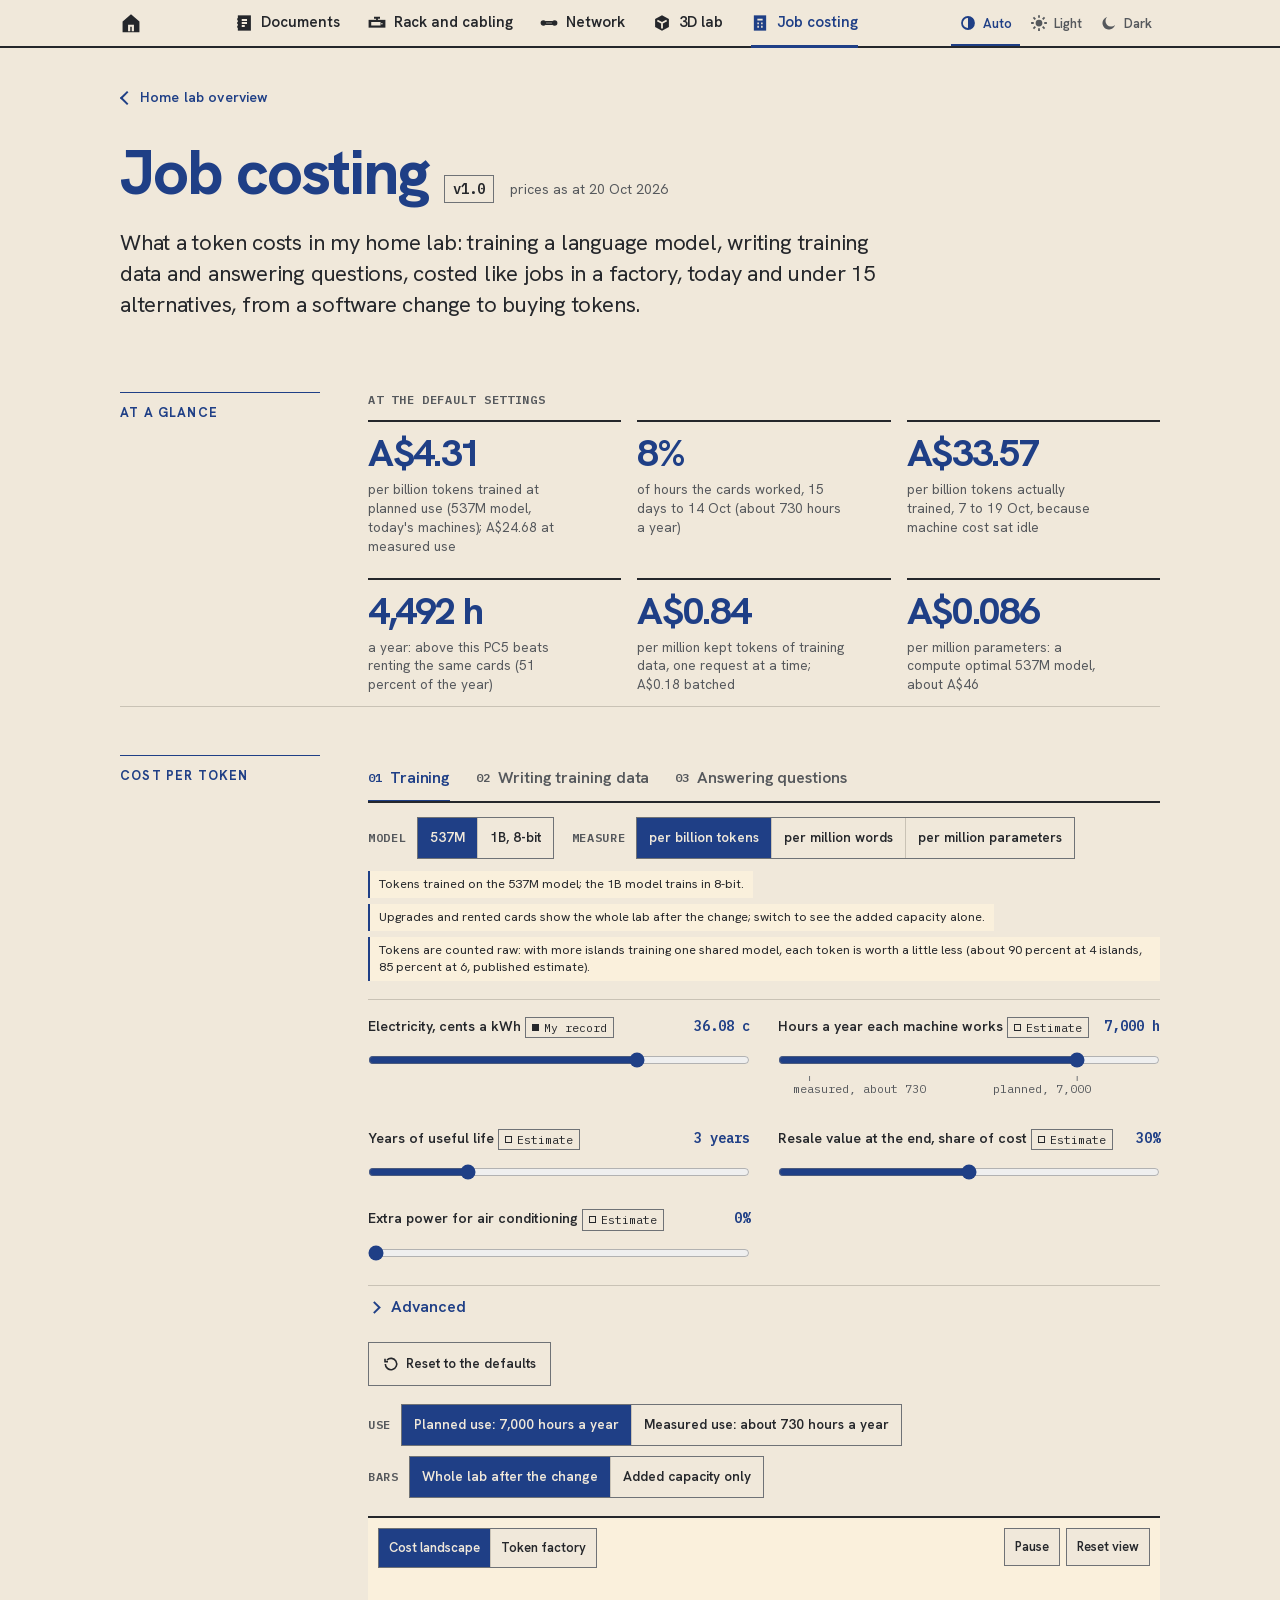
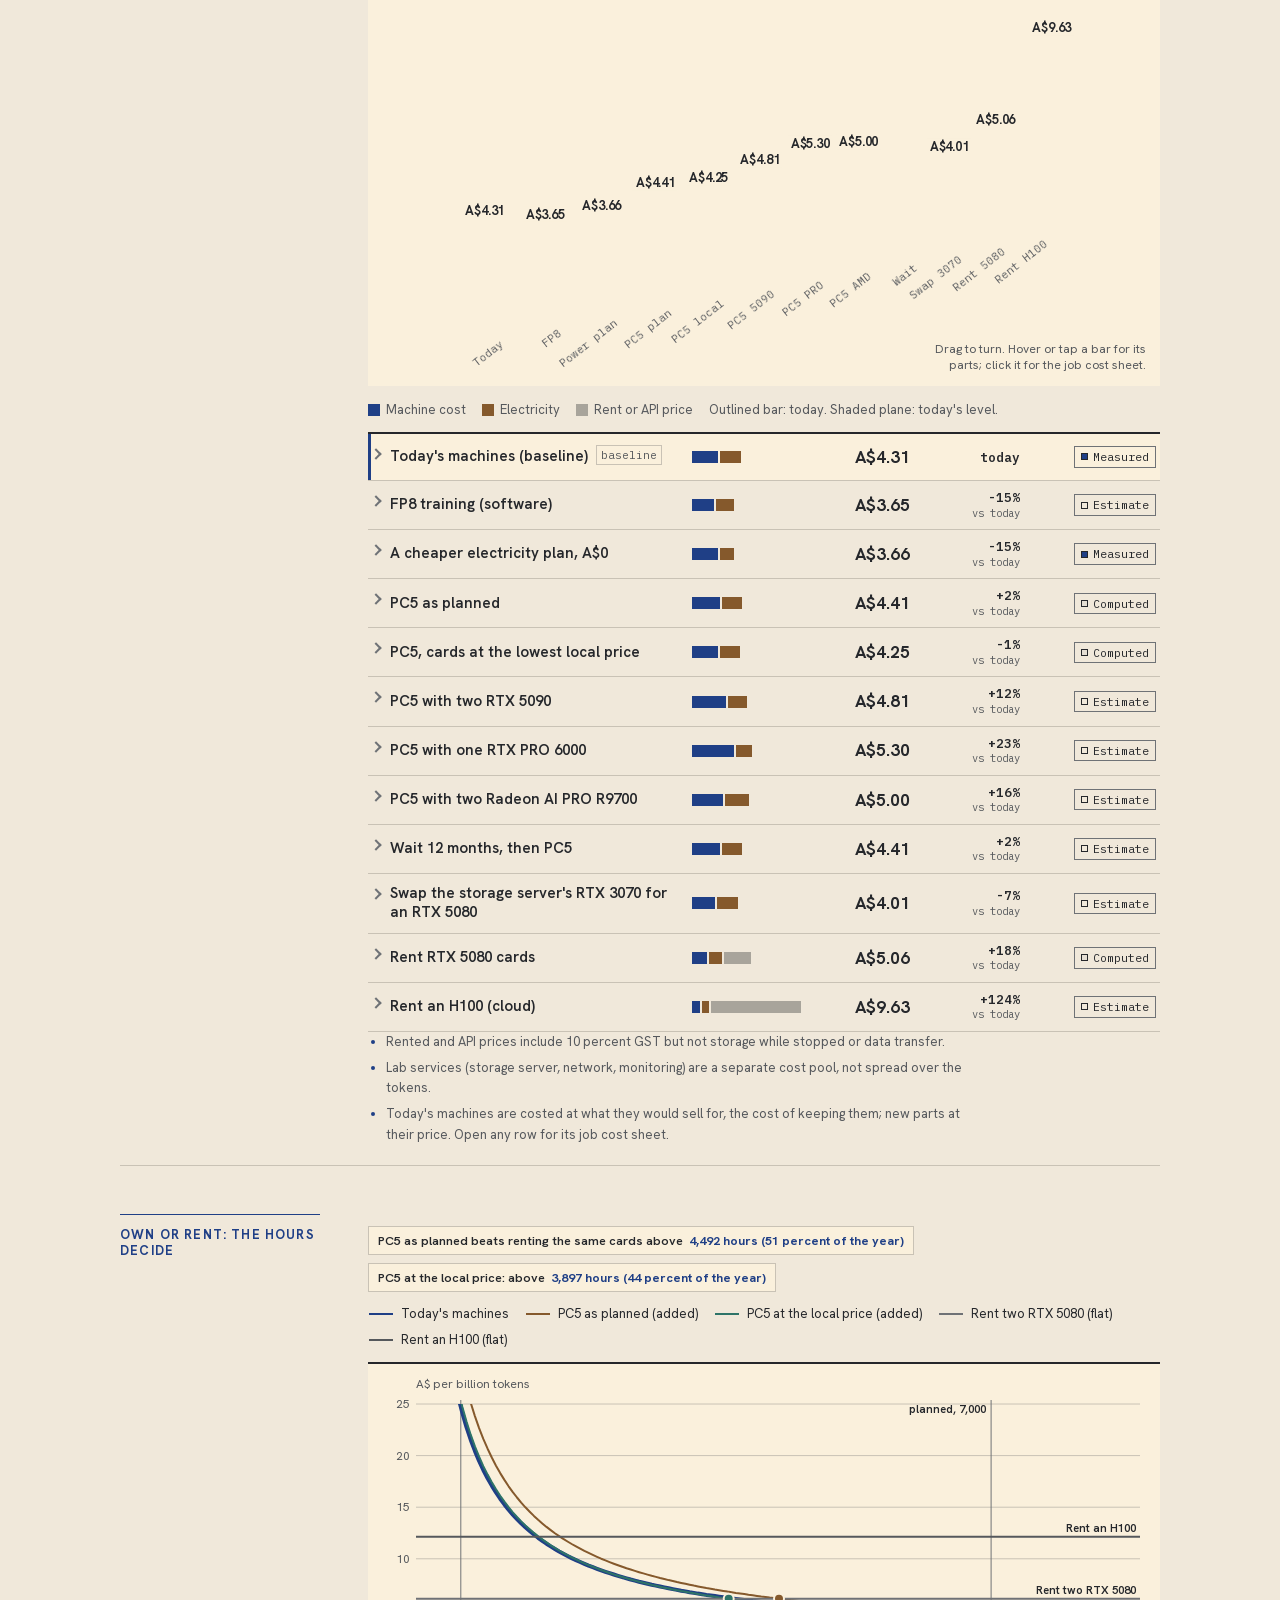
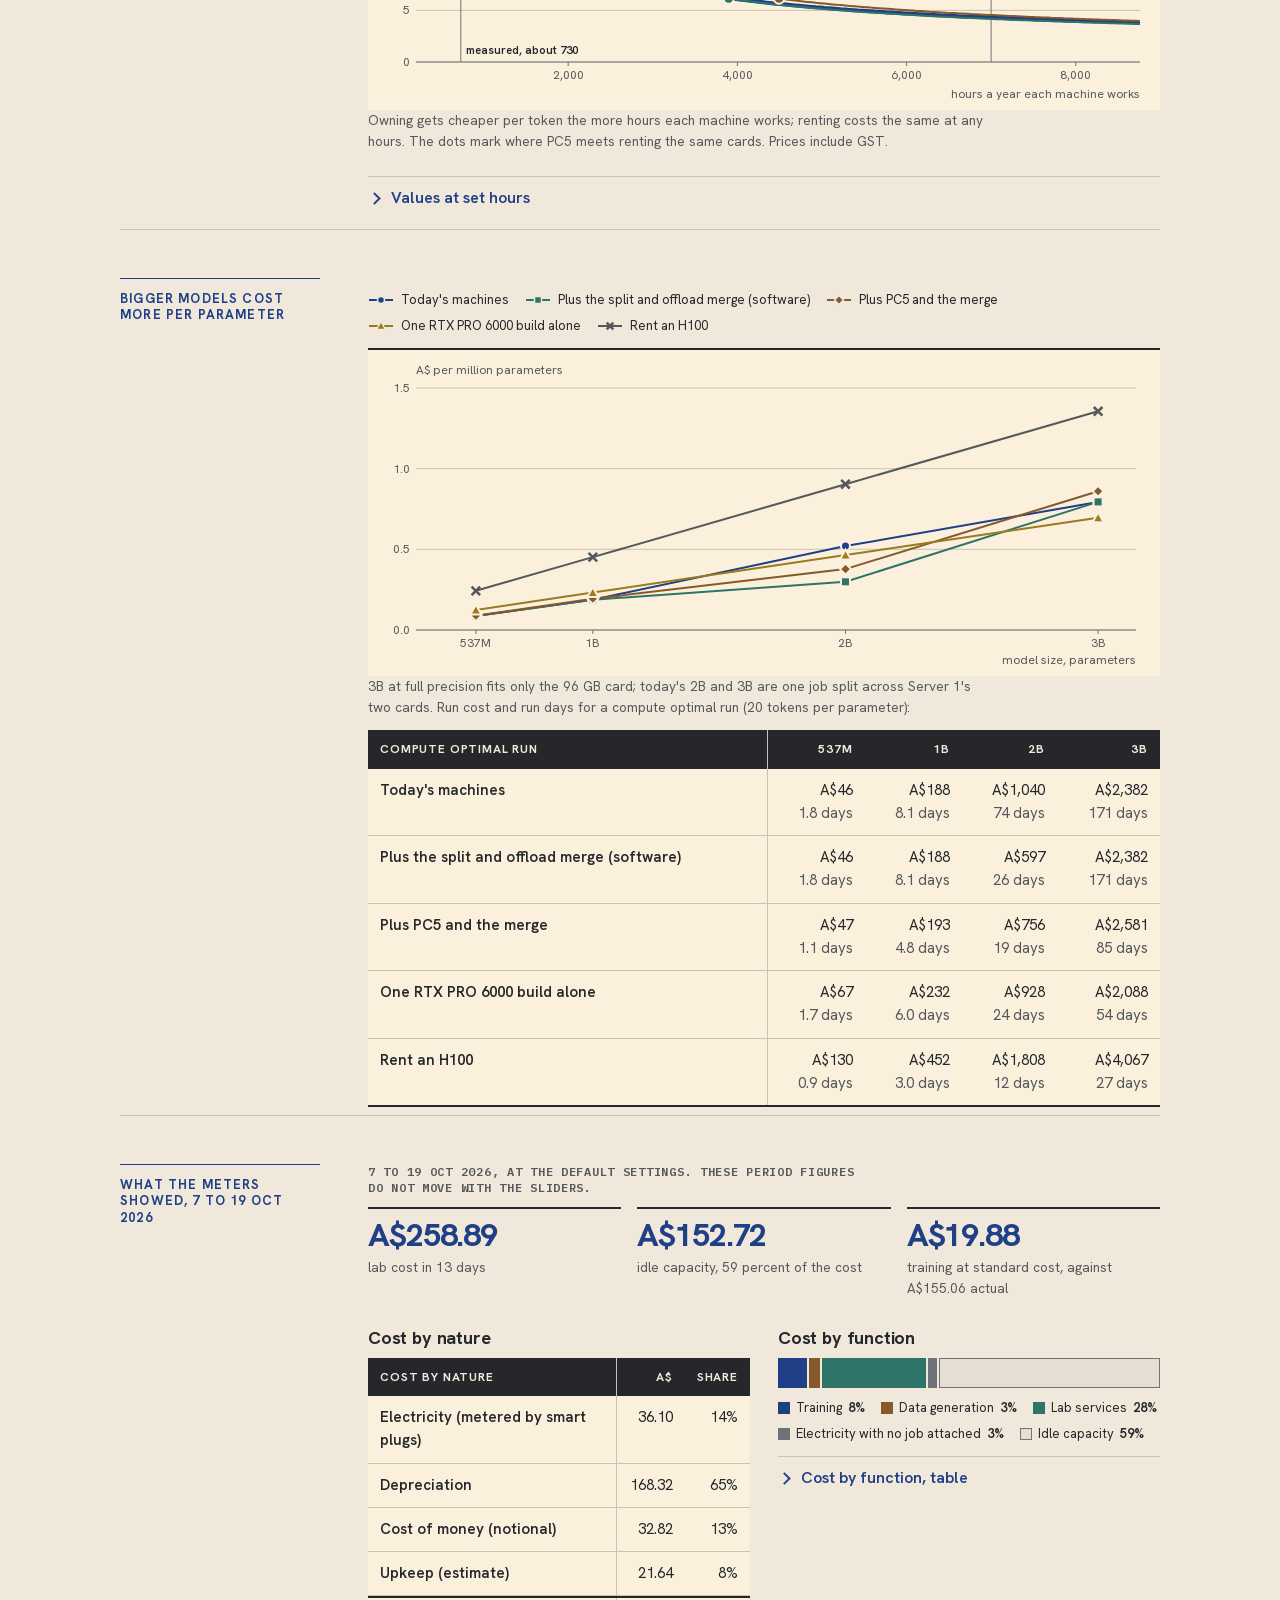
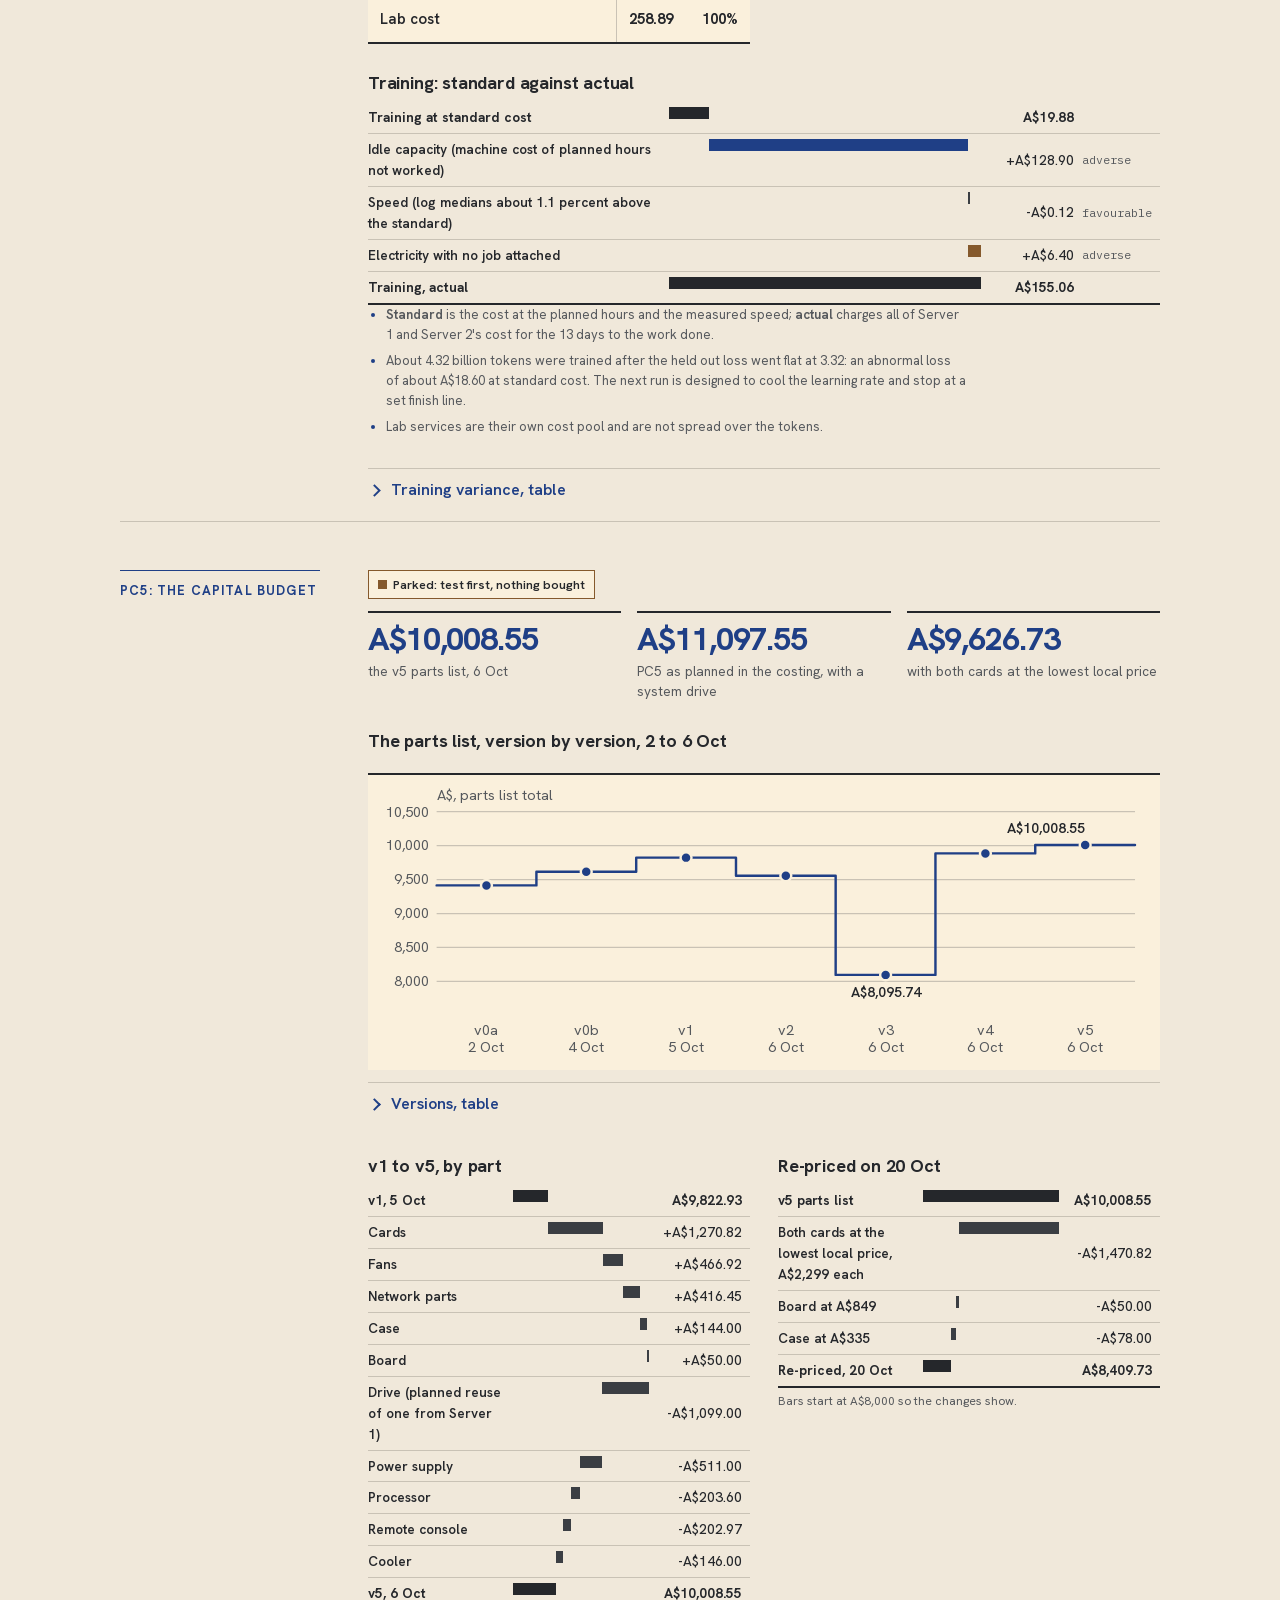
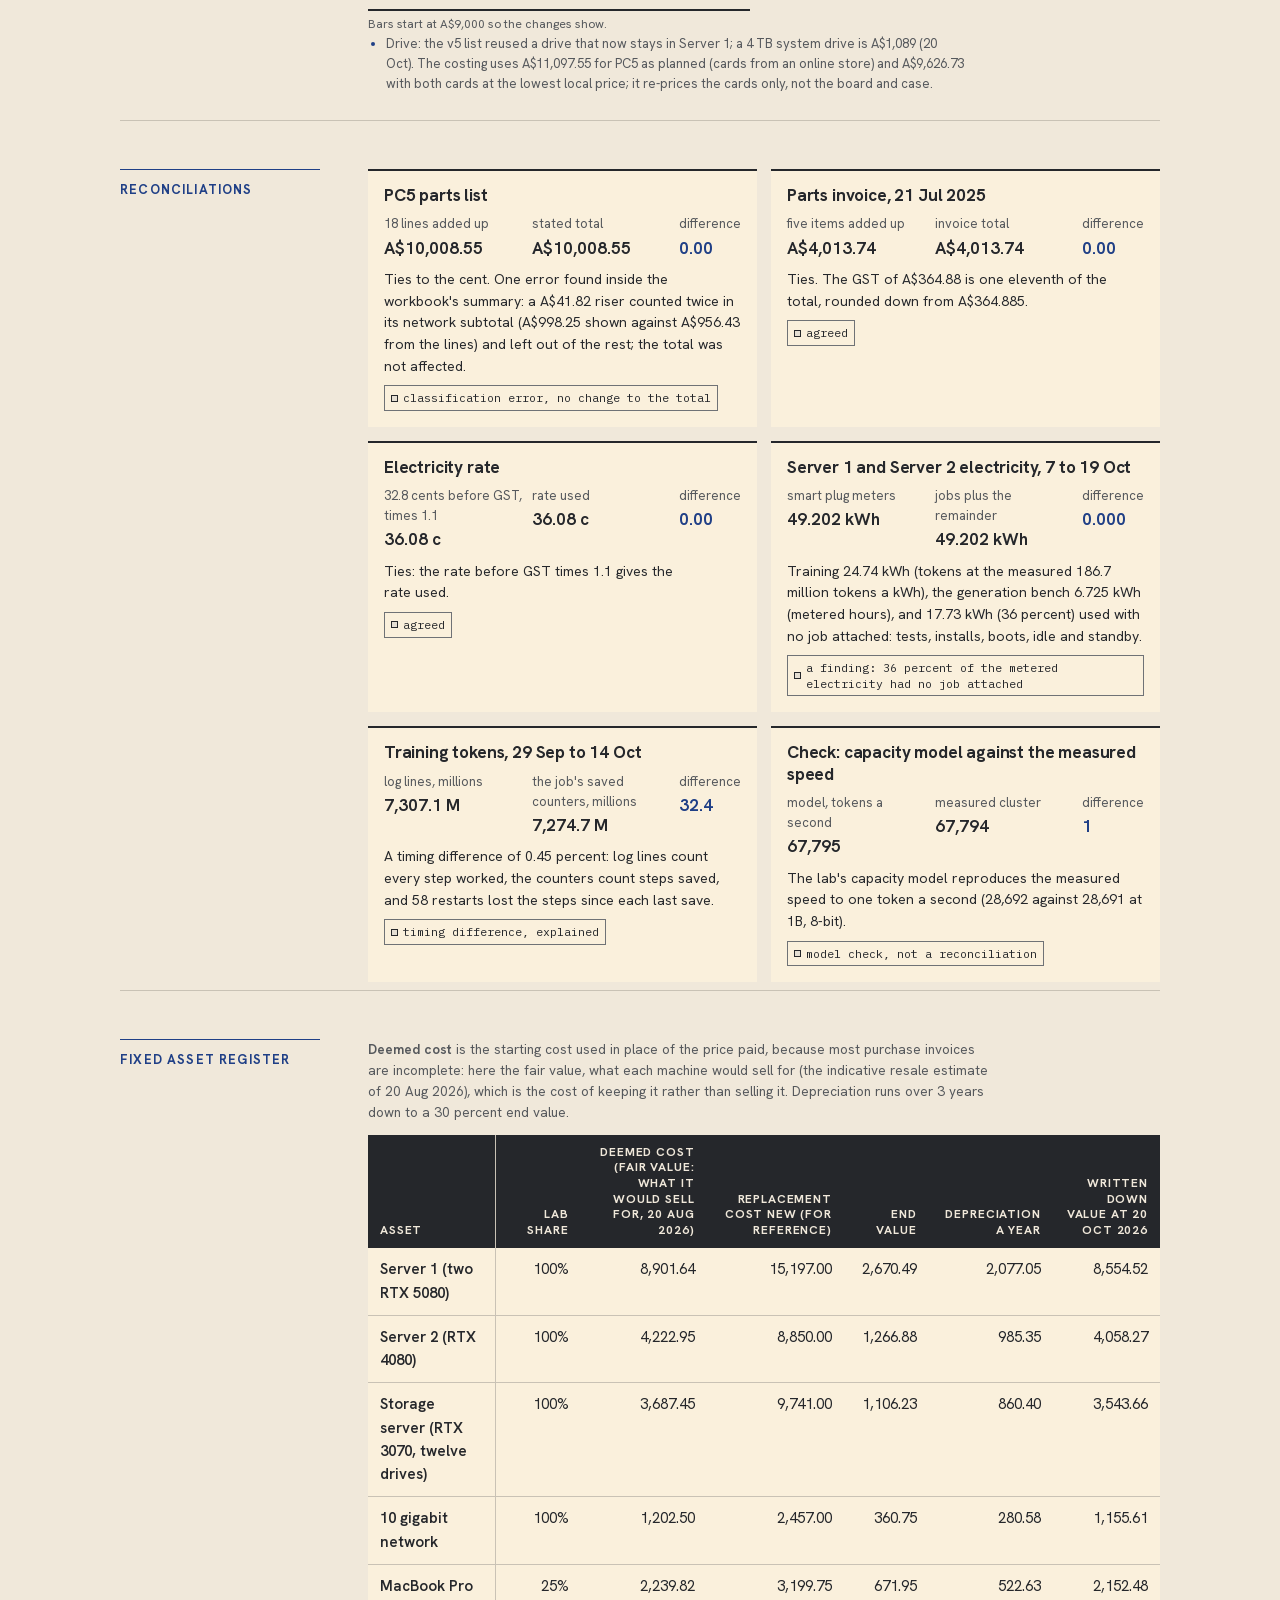
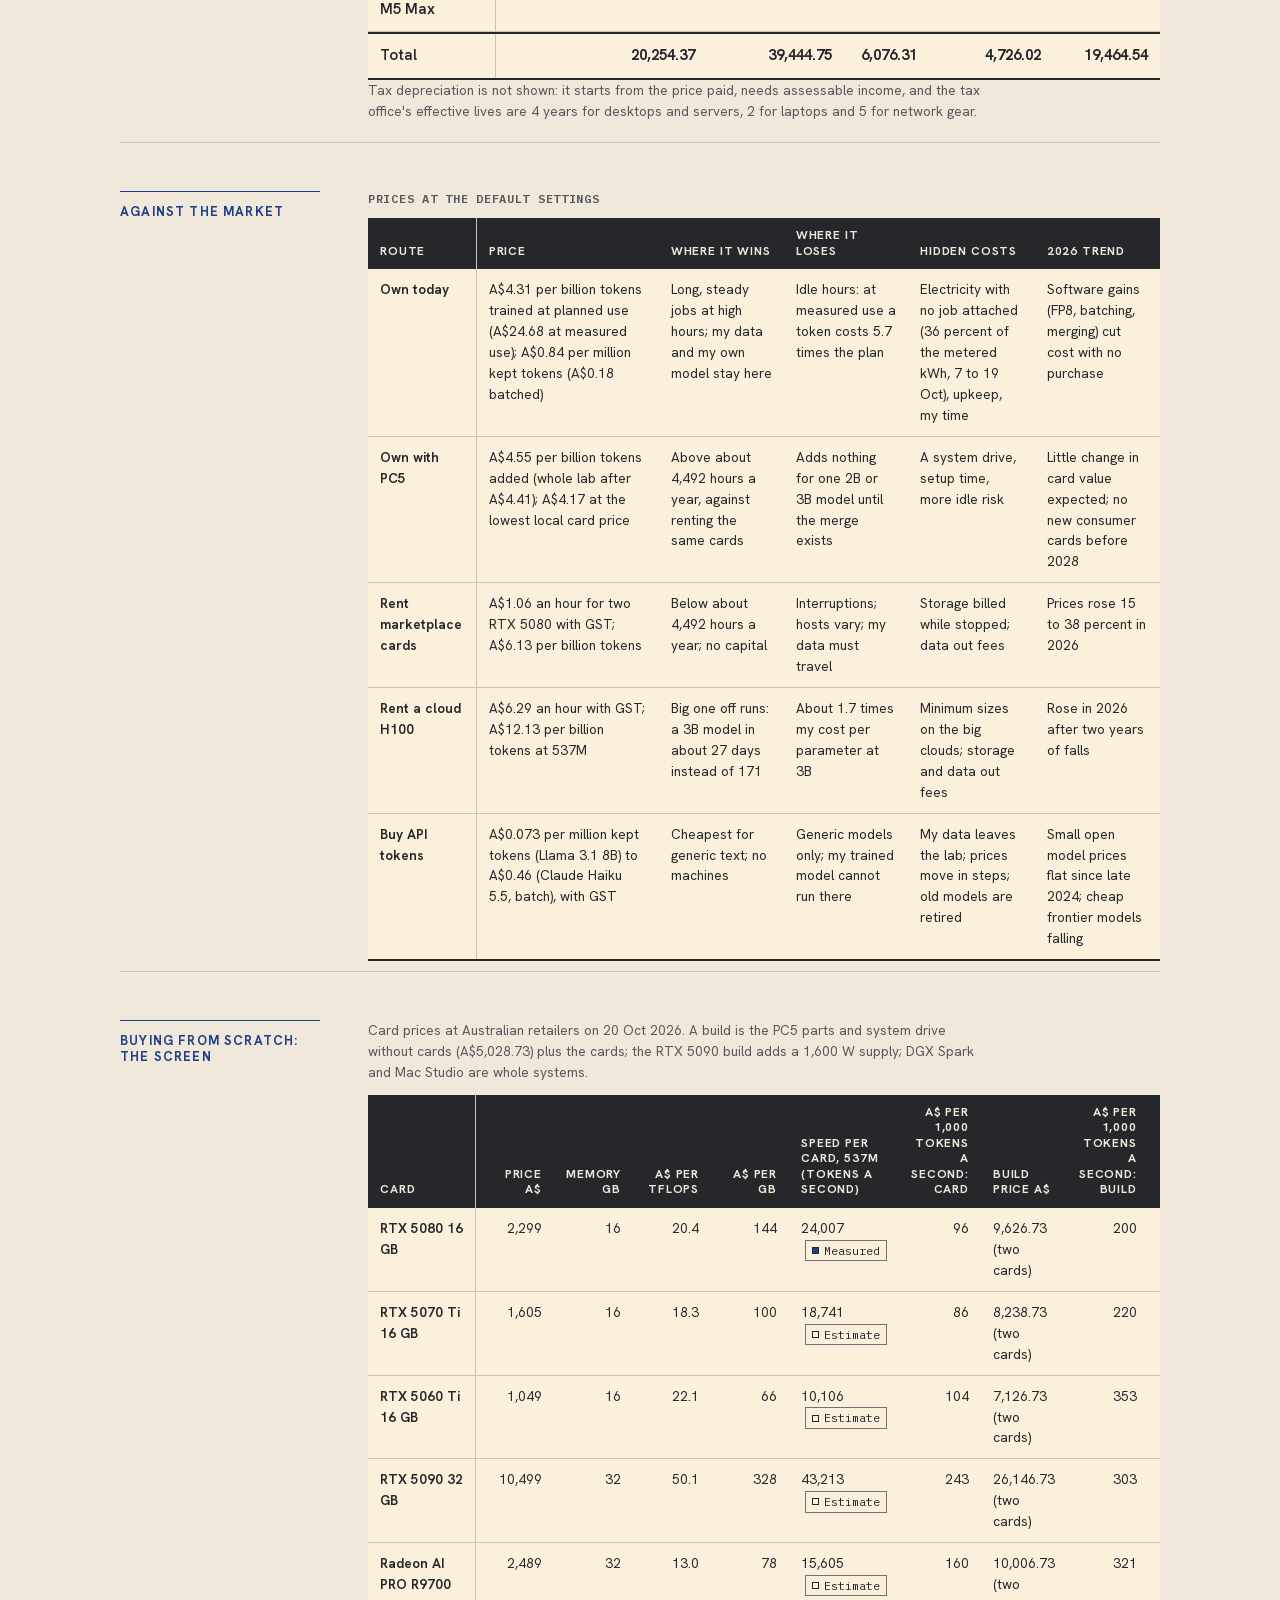
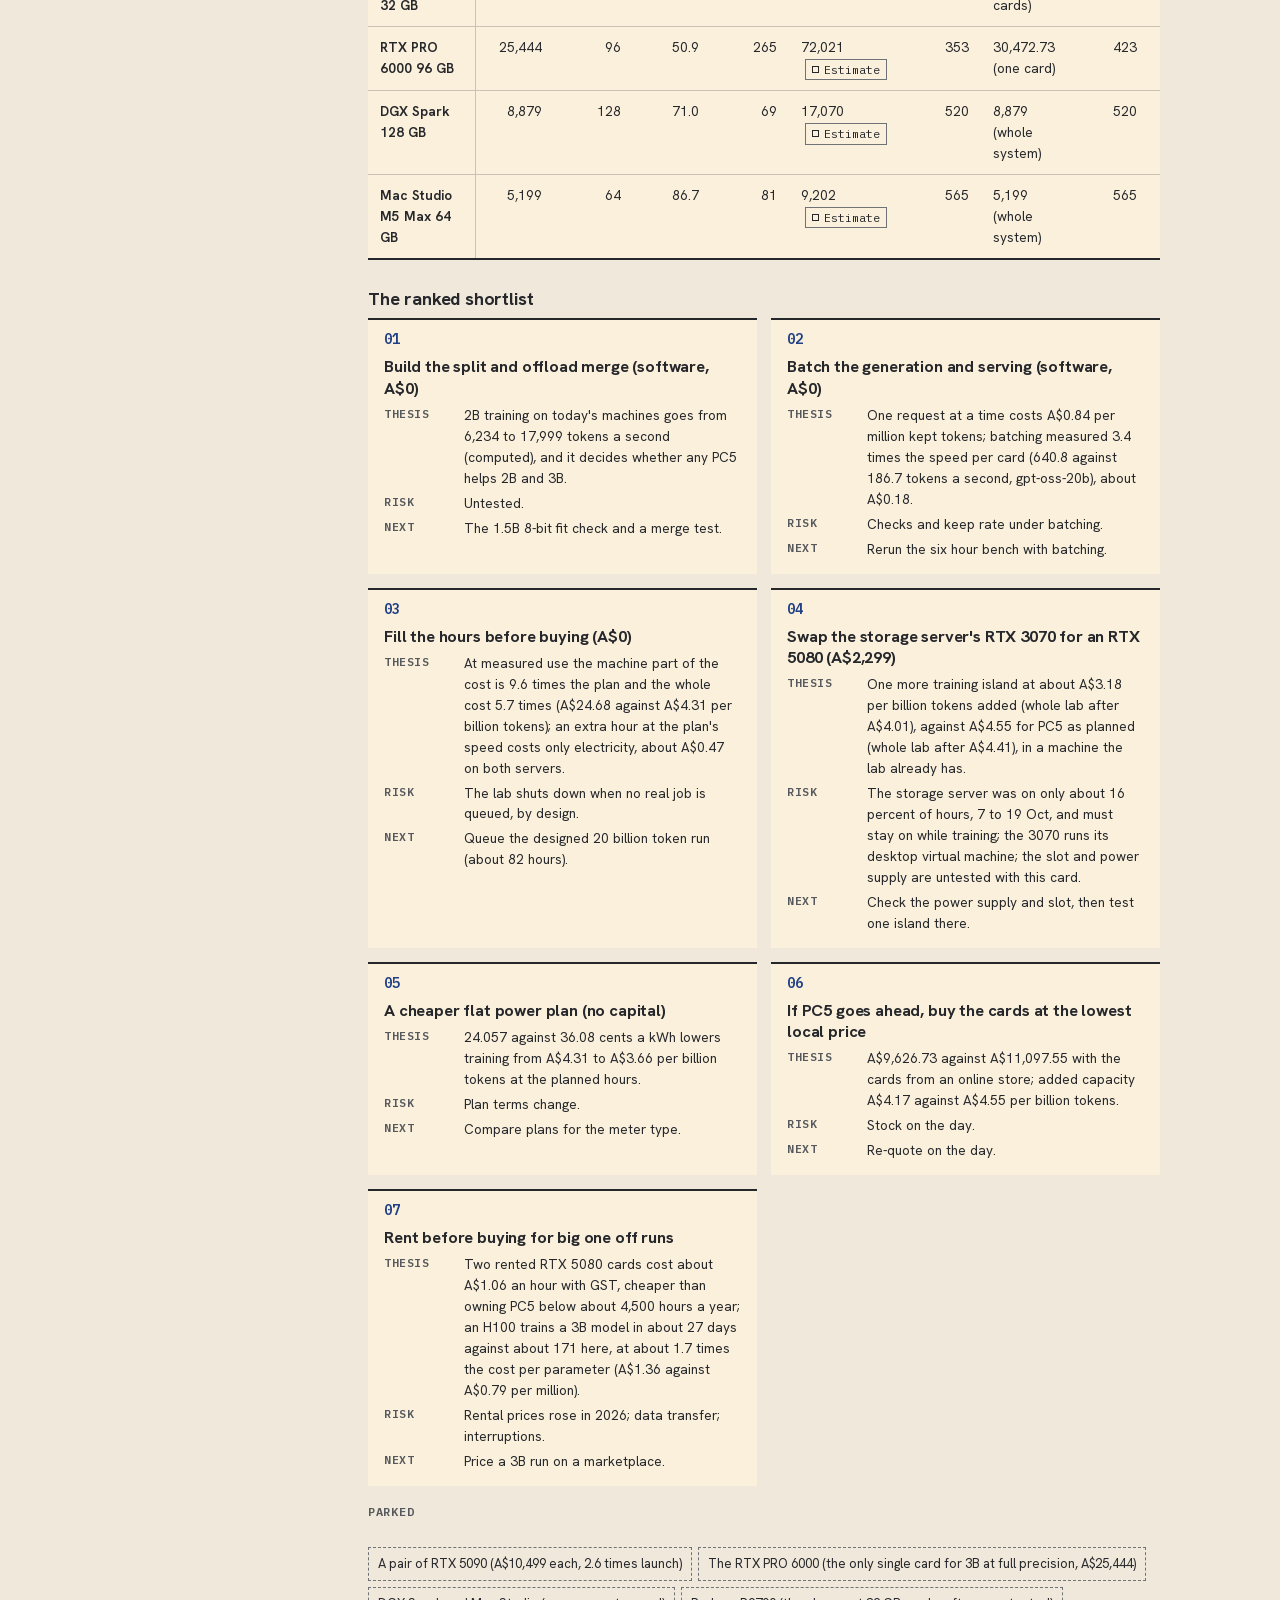
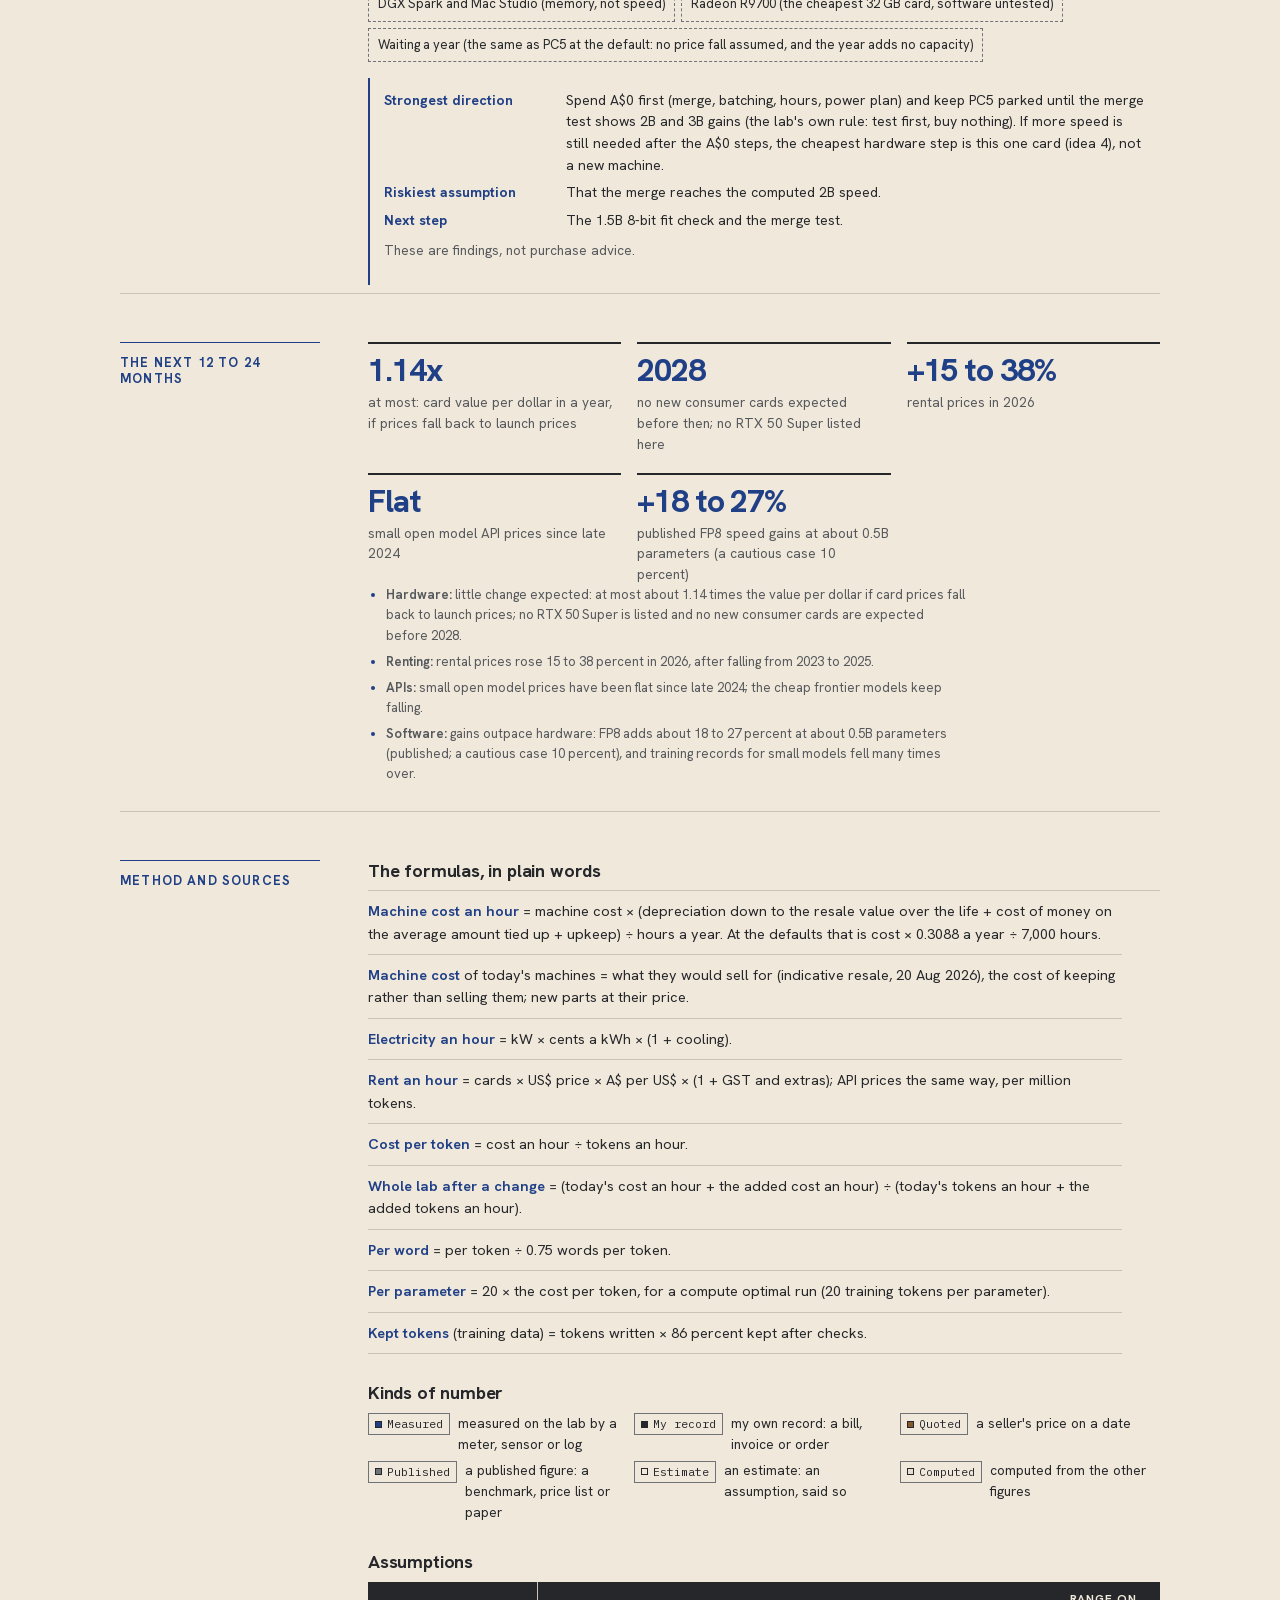
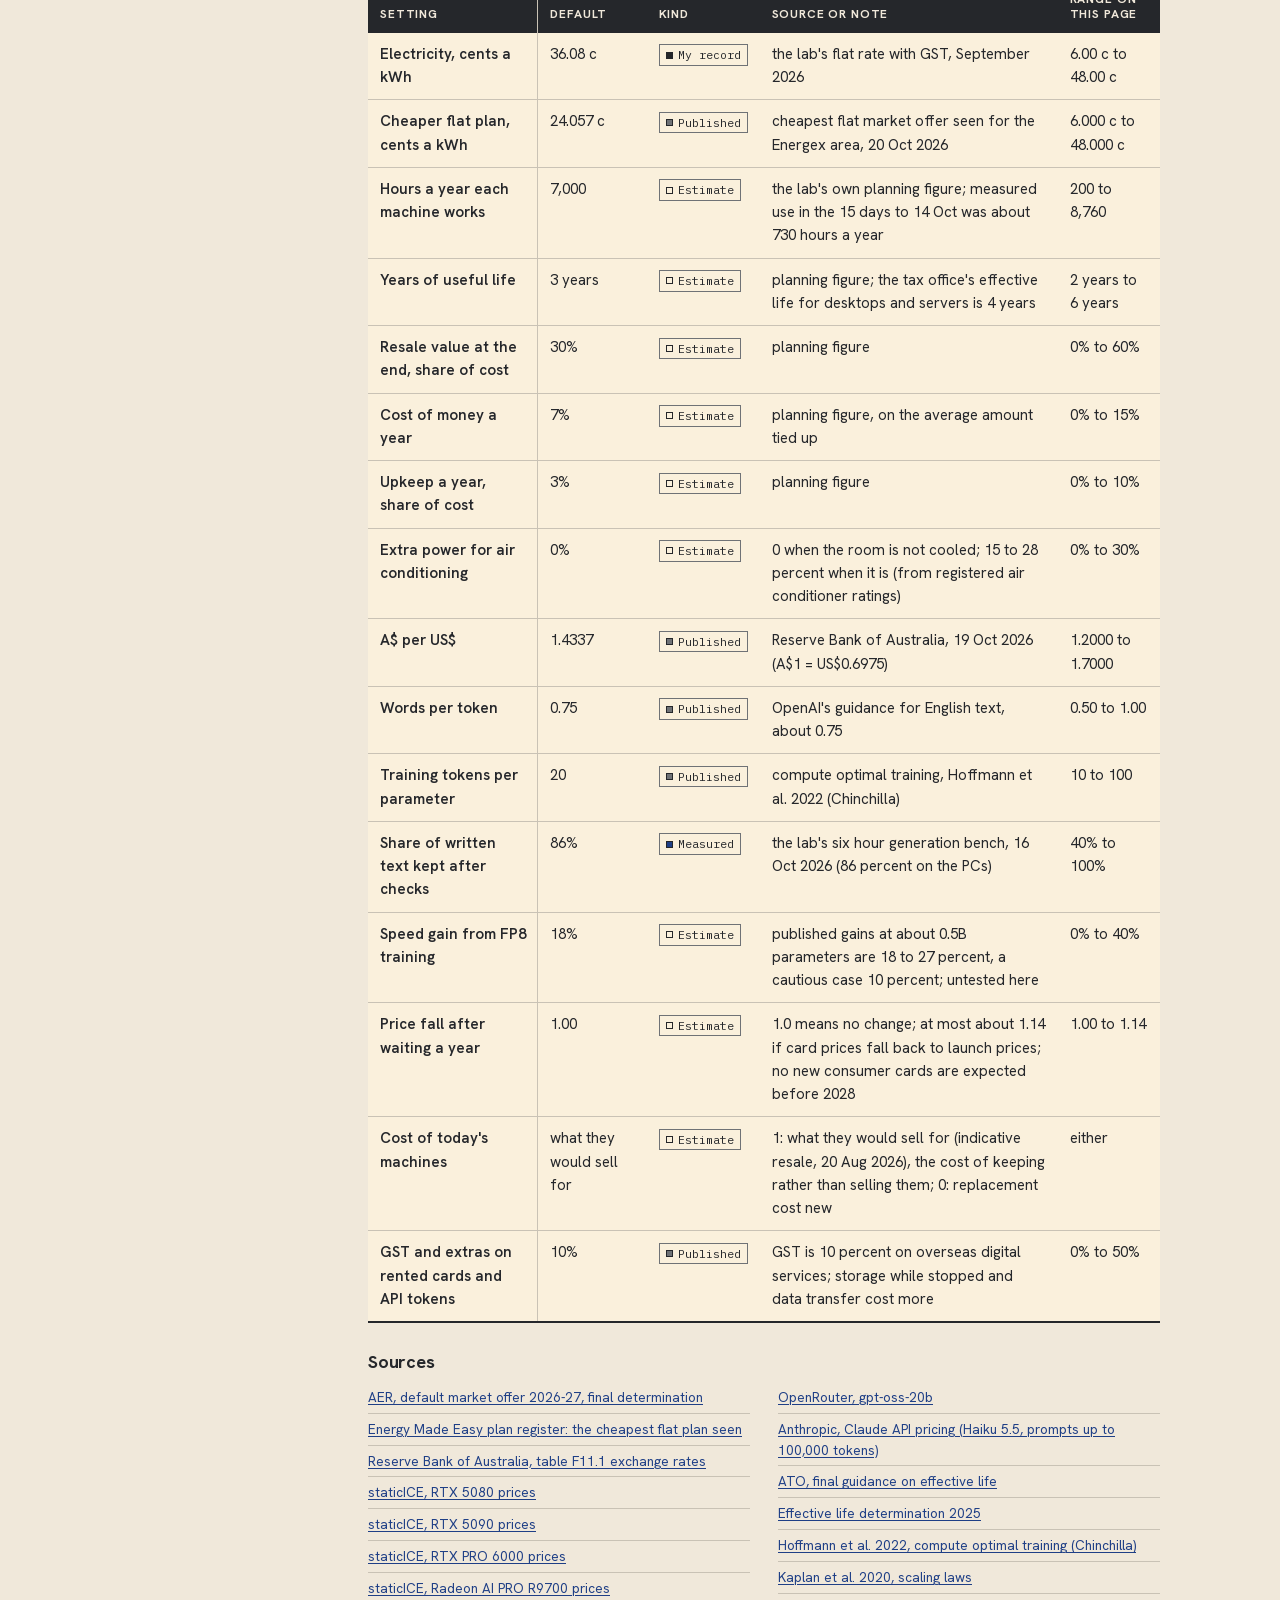
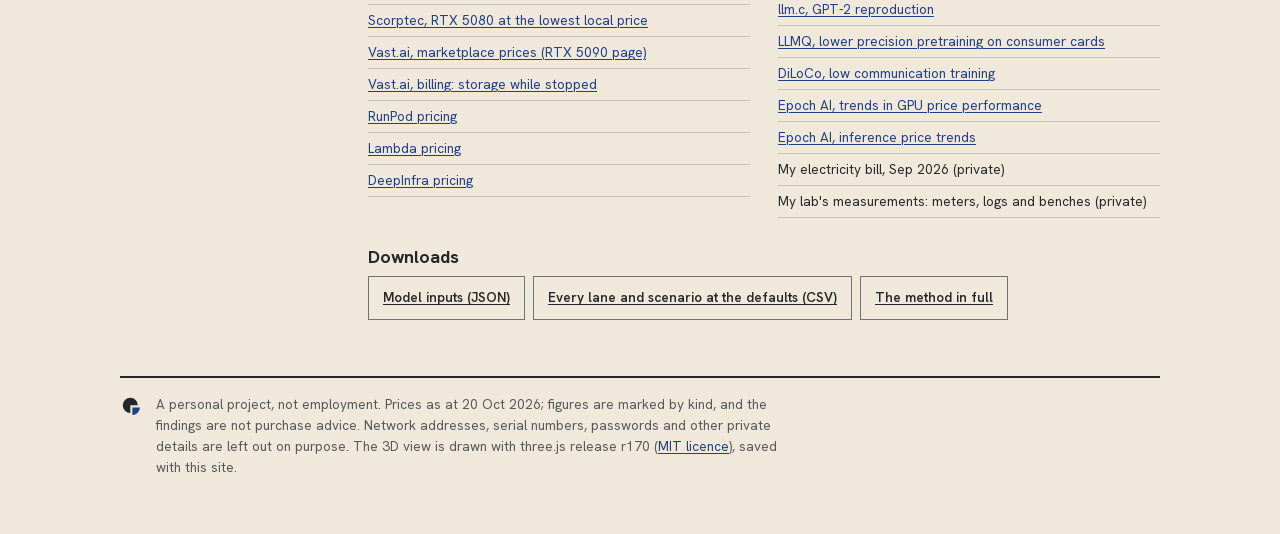
==== job-costing.html @ 0e4bbb93 "Job costing page; Build timeline refresh; top bar link" ====
<!doctype html>
<html lang="en-AU">
<head>
<meta charset="utf-8">
<meta name="viewport" content="width=device-width, initial-scale=1, viewport-fit=cover">
<title>Job costing: what a token costs in my home lab</title>
<meta name="description" content="A job costing study of Kevin Mustafa's home lab: what a token costs to train, to write as training data and to serve, costed like jobs in a factory, with an interactive 3D view, period statements, variances, reconciliations and a capital budget.">
<meta name="color-scheme" content="light dark">
<link rel="icon" type="image/svg+xml" href="data:image/svg+xml,%3Csvg xmlns='http://www.w3.org/2000/svg' viewBox='0 0 64 64'%3E%3Cstyle%3E.f{fill:%2325272B}.q{fill:%231F3F86}%40media (prefers-color-scheme:dark){.f{fill:%23F1E9D8}.q{fill:%2386A6E2}}%3C/style%3E%3Cpath class='f' d='M30 30V52A22 22 0 1 1 52 30Z'/%3E%3Cpath class='q' d='M36 36H58A22 22 0 0 1 36 58Z'/%3E%3C/svg%3E">
<script>try{var t=localStorage.getItem("theme");if(t==="light"||t==="dark")document.documentElement.setAttribute("data-theme",t)}catch(e){}</script>
<link rel="stylesheet" href="assets/theme.css?v=20261020">
<link rel="stylesheet" href="assets/job-costing.css?v=20261020">
<script src="assets/theme-toggle.js?v=20261020" defer></script>
</head>
<body>
<nav class="topnav" aria-label="Site"><div class="in"><a class="home" href="index.html" aria-label="Home" title="Home"><svg class="ic" viewBox="0 0 24 24" aria-hidden="true" focusable="false" stroke-linecap="butt" stroke-linejoin="miter"><defs><mask id="ic1-home-m" maskUnits="userSpaceOnUse" x="0" y="0" width="24" height="24"><rect width="24" height="24" fill="#FFFFFF"/><path d="M10 21v-6h4v6" fill="none" stroke="#000000" stroke-width="2.4"/></mask></defs><g mask="url(#ic1-home-m)"><path d="M4 11l8-7 8 7v10H4z" fill="currentColor" stroke="currentColor" stroke-width="2.4"/></g></svg><span>Home</span></a><a href="index.html#docs"><svg class="ic" viewBox="0 0 24 24" aria-hidden="true" focusable="false" stroke-linecap="butt" stroke-linejoin="miter"><defs><mask id="ic2-journal-m" maskUnits="userSpaceOnUse" x="0" y="0" width="24" height="24"><rect width="24" height="24" fill="#FFFFFF"/><path d="M9 8h7M9 12h7M9 16h4" fill="none" stroke="#000000" stroke-width="2.4"/></mask></defs><g mask="url(#ic2-journal-m)"><rect x="5" y="3" width="15" height="18" fill="currentColor" stroke="currentColor" stroke-width="2.4"/></g><path d="M5 7H3M5 12H3M5 17H3" fill="none" stroke="currentColor" stroke-width="2.4"/></svg><span>Documents</span></a><a href="rack-and-cabling.html"><svg class="ic" viewBox="0 0 24 24" aria-hidden="true" focusable="false" stroke-linecap="butt" stroke-linejoin="miter"><defs><mask id="ic3-switch-m" maskUnits="userSpaceOnUse" x="0" y="0" width="24" height="24"><rect width="24" height="24" fill="#FFFFFF"/><path d="M5.5 12h2v2h-2zM9.5 12h2v2h-2zM13.5 12h2v2h-2z" fill="none" stroke="#000000" stroke-width="2.4"/><circle cx="18.5" cy="13" r="1" fill="#000000"/></mask></defs><g mask="url(#ic3-switch-m)"><rect x="2" y="9" width="20" height="8" fill="currentColor" stroke="currentColor" stroke-width="2.4"/></g><path d="M12 9V5M8 5h8" fill="none" stroke="currentColor" stroke-width="2.4"/></svg><span>Rack and cabling</span></a><a href="network.html"><svg class="ic" viewBox="0 0 24 24" aria-hidden="true" focusable="false" stroke-linecap="butt" stroke-linejoin="miter"><circle cx="4.5" cy="12" r="2.5" fill="currentColor" stroke="currentColor" stroke-width="2.4"/><circle cx="19.5" cy="12" r="2.5" fill="currentColor" stroke="currentColor" stroke-width="2.4"/><path d="M7 10.5h10M7 13.5h10" fill="none" stroke="currentColor" stroke-width="2.4"/></svg><span>Network</span></a><a href="lab-3d.html"><svg class="ic" viewBox="0 0 24 24" aria-hidden="true" focusable="false" stroke-linecap="butt" stroke-linejoin="miter"><defs><mask id="icn-lab3d-m" maskUnits="userSpaceOnUse" x="0" y="0" width="24" height="24"><rect width="24" height="24" fill="#FFFFFF"/><path d="M5.8 8.6L12 12l6.2-3.4M12 12v7.4" fill="none" stroke="#000000" stroke-width="2.4"/></mask></defs><g mask="url(#icn-lab3d-m)"><path d="M12 3l8 4.5v9L12 21l-8-4.5v-9z" fill="currentColor" stroke="currentColor" stroke-width="2.4"/></g></svg><span>3D lab</span></a><a href="job-costing.html" aria-current="page"><svg class="ic" viewBox="0 0 24 24" aria-hidden="true" focusable="false" stroke-linecap="butt" stroke-linejoin="miter"><defs><mask id="icn-jobcost-m" maskUnits="userSpaceOnUse" x="0" y="0" width="24" height="24"><rect width="24" height="24" fill="#FFFFFF"/><path d="M8.5 7.5h7" fill="none" stroke="#000000" stroke-width="2.4"/><path d="M8.5 12.5h2M13.5 12.5h2M8.5 17h2M13.5 17h2" fill="none" stroke="#000000" stroke-width="2.4"/></mask></defs><g mask="url(#icn-jobcost-m)"><rect x="5" y="3" width="14" height="18" fill="currentColor" stroke="currentColor" stroke-width="2.4"/></g></svg><span>Job costing</span></a></div></nav>
<div class="wrap jc-app" id="jc-app">

<header>
  <div class="back"><a href="index.html">Home lab overview</a></div>
  <div class="jc-title"><h1>Job costing</h1><span class="jc-ver">v1.0</span><span class="jc-asat">prices as at 20 Oct 2026</span></div>
  <p class="lede jc-lede">What a token costs in my home lab: training a language model, writing training data and answering questions, costed like jobs in a factory, today and under 15 alternatives, from a software change to buying tokens.</p>
</header>

<section aria-labelledby="glance-h" id="glance">
<h2 id="glance-h">At a glance</h2>
<p class="jc-cap">At the default settings</p>
<ul class="jc-glance">
  <li><a href="#cost" data-open="pretrain_537M:base:btok" title="Planned use is 7,000 hours a year; measured use was about 730. At planned use: machine cost A$2.37 and electricity A$1.93 per billion tokens."><b>A$4.31</b><span>per billion tokens trained at planned use (537M model, today&#39;s machines); A$24.68 at measured use</span></a></li>
  <li><a href="#meters" title="The plan is 7,000 hours a year, 80 percent of the year."><b>8%</b><span>of hours the cards worked, 15 days to 14 Oct (about 730 hours a year)</span></a></li>
  <li><a href="#meters" title="Actual A$155.06 for 4.62 billion tokens, against A$19.88 at the standard cost."><b>A$33.57</b><span>per billion tokens actually trained, 7 to 19 Oct, because machine cost sat idle</span></a></li>
  <li><a href="#own-rent" title="With the cards at the lowest local price the line is 3,897 hours (44 percent)."><b>4,492 h</b><span>a year: above this PC5 beats renting the same cards (51 percent of the year)</span></a></li>
  <li><a href="#cost" data-open="datagen:base:mtok" title="Today&#39;s machines writing training data at planned use. Batched: 8 requests at once per card."><b>A$0.84</b><span>per million kept tokens of training data, one request at a time; A$0.18 batched</span></a></li>
  <li><a href="#bigger" title="20 tokens per parameter: 10.74 billion tokens, about 1.8 days on today&#39;s machines at planned use."><b>A$0.086</b><span>per million parameters: a compute optimal 537M model, about A$46</span></a></li>
</ul>
</section>

<section aria-labelledby="cost-h" id="cost">
<h2 id="cost-h">Cost per token</h2>
<div class="jc-tabs jc-js-only" id="jc-tabs" role="tablist" aria-label="Job">
  <button type="button" role="tab" id="jc-tab-train" data-g="train" aria-selected="true" aria-controls="jc-panel"><span class="n">01</span>Training</button>
  <button type="button" role="tab" id="jc-tab-datagen" data-g="datagen" aria-selected="false" aria-controls="jc-panel" tabindex="-1"><span class="n">02</span>Writing training data</button>
  <button type="button" role="tab" id="jc-tab-inference" data-g="inference" aria-selected="false" aria-controls="jc-panel" tabindex="-1"><span class="n">03</span>Answering questions</button>
</div>
<div id="jc-panel" role="tabpanel" aria-labelledby="jc-tab-train">
<div class="jc-bar jc-js-only">
  <div class="jc-grp" id="jc-size-g"><span class="jc-seg-l">Model</span><div class="jc-seg" id="jc-size" role="group" aria-label="Model size"><button type="button" data-size="537M" aria-pressed="true">537M</button><button type="button" data-size="1B" aria-pressed="false">1B, 8-bit</button></div></div>
  <div class="jc-grp"><span class="jc-seg-l">Measure</span><div class="jc-seg" id="jc-measure" role="group" aria-label="Measure"><button type="button" data-m="btok" aria-pressed="true">per billion tokens</button></div></div>
</div>
<ul class="jc-lanenote" data-g="train" aria-label="Training: notes"><li class="jc-ln-g">Training</li><li>Tokens trained on the 537M model; the 1B model trains in 8-bit.</li><li>Upgrades and rented cards show the whole lab after the change; switch to see the added capacity alone.</li><li>Tokens are counted raw: with more islands training one shared model, each token is worth a little less (about 90 percent at 4 islands, 85 percent at 6, published estimate).</li></ul>
<ul class="jc-lanenote" data-g="datagen" aria-label="Writing training data: notes"><li class="jc-ln-g">Writing training data</li><li>Output is kept tokens: 86 percent kept after checks (measured).</li><li>Today writes one request at a time (Qwen3-8B, 4-bit). Hardware and rent rows are batched: compare them with today, batched.</li><li>Batched speed is measured with gpt-oss-20b; offline generation can run many more requests at once than 8.</li><li>APIs sell generic models; my own trained model runs only on my machines or rented cards.</li></ul>
<ul class="jc-lanenote" data-g="inference" aria-label="Answering questions: notes"><li class="jc-ln-g">Answering questions</li><li>One RTX 5080 serving gpt-oss-20b. Hardware and rent rows are batched, 8 users at once: compare them with today, batched.</li><li>The M5&#39;s hourly cost is its full cost per hour of use.</li><li>APIs sell generic models; my own trained model runs only on my machines or rented cards.</li></ul>
<div class="jc-ctls jc-js-only" id="jc-controls">
<div class="jc-ctl"><div class="jc-ctl-h"><label for="jc-tariff_c">Electricity, cents a kWh <span class="jc-kind k-O">My record</span></label><output id="jc-o-tariff_c" for="jc-tariff_c">36.08</output></div><input type="range" id="jc-tariff_c" min="6" max="48" step="0.5" value="36.08" aria-describedby="jc-h-tariff_c"><small class="jc-help" id="jc-h-tariff_c">the lab&#39;s flat rate with GST, September 2026</small></div>
<div class="jc-ctl"><div class="jc-ctl-h"><label for="jc-hours">Hours a year each machine works <span class="jc-kind k-E">Estimate</span></label><output id="jc-o-hours" for="jc-hours">7000</output></div><input type="range" id="jc-hours" min="200" max="8760" step="10" value="7000" aria-describedby="jc-h-hours"><div class="jc-marks" aria-hidden="true"><span class="l" style="left:6.19%">measured, about 730</span><span class="r" style="left:79.44%">planned, 7,000</span></div><small class="jc-help" id="jc-h-hours">the lab&#39;s own planning figure; measured use in the 15 days to 14 Oct was about 730 hours a year</small></div>
<div class="jc-ctl"><div class="jc-ctl-h"><label for="jc-life">Years of useful life <span class="jc-kind k-E">Estimate</span></label><output id="jc-o-life" for="jc-life">3</output></div><input type="range" id="jc-life" min="2" max="6" step="1" value="3" aria-describedby="jc-h-life"><small class="jc-help" id="jc-h-life">planning figure; the tax office&#39;s effective life for desktops and servers is 4 years</small></div>
<div class="jc-ctl"><div class="jc-ctl-h"><label for="jc-residual">Resale value at the end, share of cost <span class="jc-kind k-E">Estimate</span></label><output id="jc-o-residual" for="jc-residual">0.3</output></div><input type="range" id="jc-residual" min="0" max="0.6" step="0.05" value="0.3" aria-describedby="jc-h-residual"><small class="jc-help" id="jc-h-residual">planning figure</small></div>
<div class="jc-ctl"><div class="jc-ctl-h"><label for="jc-cooling">Extra power for air conditioning <span class="jc-kind k-E">Estimate</span></label><output id="jc-o-cooling" for="jc-cooling">0</output></div><input type="range" id="jc-cooling" min="0" max="0.3" step="0.01" value="0" aria-describedby="jc-h-cooling"><small class="jc-help" id="jc-h-cooling">0 when the room is not cooled; 15 to 28 percent when it is (from registered air conditioner ratings)</small></div>
<details class="jc-adv"><summary>Advanced</summary><div class="jc-adv-g">
<div class="jc-ctl"><div class="jc-ctl-h"><label for="jc-money">Cost of money a year <span class="jc-kind k-E">Estimate</span></label><output id="jc-o-money" for="jc-money">0.07</output></div><input type="range" id="jc-money" min="0" max="0.15" step="0.01" value="0.07" aria-describedby="jc-h-money"><small class="jc-help" id="jc-h-money">planning figure, on the average amount tied up</small></div>
<div class="jc-ctl"><div class="jc-ctl-h"><label for="jc-upkeep">Upkeep a year, share of cost <span class="jc-kind k-E">Estimate</span></label><output id="jc-o-upkeep" for="jc-upkeep">0.03</output></div><input type="range" id="jc-upkeep" min="0" max="0.1" step="0.01" value="0.03" aria-describedby="jc-h-upkeep"><small class="jc-help" id="jc-h-upkeep">planning figure</small></div>
<div class="jc-ctl"><div class="jc-ctl-h"><label for="jc-sw_gain">Speed gain from FP8 training <span class="jc-kind k-E">Estimate</span></label><output id="jc-o-sw_gain" for="jc-sw_gain">0.18</output></div><input type="range" id="jc-sw_gain" min="0" max="0.4" step="0.01" value="0.18" aria-describedby="jc-h-sw_gain"><small class="jc-help" id="jc-h-sw_gain">published gains at about 0.5B parameters are 18 to 27 percent, a cautious case 10 percent; untested here</small></div>
<div class="jc-ctl"><div class="jc-ctl-h"><label for="jc-wait_gain">Price fall after waiting a year <span class="jc-kind k-E">Estimate</span></label><output id="jc-o-wait_gain" for="jc-wait_gain">1</output></div><input type="range" id="jc-wait_gain" min="1" max="1.14" step="0.01" value="1" aria-describedby="jc-h-wait_gain"><small class="jc-help" id="jc-h-wait_gain">1.0 means no change; at most about 1.14 if card prices fall back to launch prices; no new consumer cards are expected before 2028</small></div>
<div class="jc-ctl"><div class="jc-ctl-h"><label for="jc-fx">A$ per US$ <span class="jc-kind k-S">Published</span></label><output id="jc-o-fx" for="jc-fx">1.4337</output></div><input type="range" id="jc-fx" min="1.2" max="1.7" step="0.01" value="1.4337" aria-describedby="jc-h-fx"><small class="jc-help" id="jc-h-fx">Reserve Bank of Australia, 19 Oct 2026 (A$1 = US$0.6975)</small></div>
<div class="jc-ctl"><div class="jc-ctl-h"><label for="jc-extra">GST and extras on rented cards and API tokens <span class="jc-kind k-S">Published</span></label><output id="jc-o-extra" for="jc-extra">0.1</output></div><input type="range" id="jc-extra" min="0" max="0.5" step="0.01" value="0.1" aria-describedby="jc-h-extra"><small class="jc-help" id="jc-h-extra">GST is 10 percent on overseas digital services; storage while stopped and data transfer cost more</small></div>
<div class="jc-ctl"><div class="jc-ctl-h"><span class="jc-lbl" id="jc-basis-l">Cost of today&#39;s machines <span class="jc-kind k-E">Estimate</span></span></div>
<div class="jc-seg" id="jc-basis" role="group" aria-labelledby="jc-basis-l" aria-describedby="jc-h-basis"><button type="button" data-b="1" aria-pressed="true">What they would sell for</button><button type="button" data-b="0" aria-pressed="false">Replacement cost new</button></div>
<small class="jc-help" id="jc-h-basis">1: what they would sell for (indicative resale, 20 Aug 2026), the cost of keeping rather than selling them; 0: replacement cost new</small></div>
</div></details>
<div class="jc-reset"><button type="button" class="jc-btn" id="jc-reset"><svg class="ic" viewBox="0 0 24 24" aria-hidden="true" focusable="false" stroke-linecap="butt" stroke-linejoin="miter"><path d="M3.5 12a8.5 8.5 0 1 0 2.5-6" fill="none" stroke="currentColor" stroke-width="2.4"/><path d="M3 4v4.5h4.5" fill="none" stroke="currentColor" stroke-width="2.4"/></svg><span>Reset to the defaults</span></button><span class="jc-dirty" id="jc-dirty" hidden>Settings changed: the numbers below are not the defaults.</span></div>
</div>
<div class="jc-bar jc-js-only">
  <div class="jc-grp"><span class="jc-seg-l">Use</span><div class="jc-seg" id="jc-use" role="group" aria-label="Hours a year"><button type="button" data-h="7000" aria-pressed="true">Planned use: 7,000 hours a year</button><button type="button" data-h="730" aria-pressed="false">Measured use: about 730 hours a year</button></div></div>
  <div class="jc-grp"><span class="jc-seg-l">Bars</span><div class="jc-seg" id="jc-mode" role="group" aria-label="What the bars show for upgrades and rented cards"><button type="button" data-mode="fleet" aria-pressed="true">Whole lab after the change</button><button type="button" data-mode="added" aria-pressed="false">Added capacity only</button></div></div>
</div>
<div id="jc-stage-wrap" class="jc-js-only jc-3d-only">
  <div class="jc-stage" id="jc-stage">
    <canvas id="jc-canvas" tabindex="0" role="img" aria-label="3D view of the cost per token: one stacked bar per scenario (machine cost, electricity, rent or API price), or the chosen scenario as a token factory. The same numbers are in the list below; use the arrow keys to step through the bars and Enter to open a job cost sheet."></canvas>
    <div class="jc-labs" id="jc-labs" aria-hidden="true"></div>
    <div class="jc-tools">
      <div class="jc-seg" id="jc-views" role="group" aria-label="3D view"><button type="button" data-view="landscape" aria-pressed="true">Cost landscape</button><button type="button" data-view="factory" aria-pressed="false">Token factory</button></div>
      <div class="jc-tools-r"><button type="button" class="jc-btn" id="jc-pause" aria-pressed="false"><span>Pause</span></button><button type="button" class="jc-btn" id="jc-resetview"><span>Reset view</span></button></div>
    </div>
    <label class="jc-pick"><span>Scenario</span> <select id="jc-pick-s"></select></label>
    <div class="jc-3tip" id="jc-3tip" hidden></div>
    <p class="jc-hint">Drag to turn. Hover or tap a bar for its parts; click it for the job cost sheet.</p>
  </div>
</div>
<ul class="jc-key"><li><i class="m"></i>Machine cost</li><li><i class="e"></i>Electricity</li><li><i class="x"></i>Rent or API price</li><li class="jc-3d-only jc-js-only">Outlined bar: today. Shaded plane: today's level.</li></ul>
<div class="jc-lists" id="jc-lists">
<h3>Training, 537M model: A$ per billion tokens, whole lab after the change</h3>
<ol class="jc-list" data-lane="pretrain_537M" data-measure="btok" aria-label="per billion tokens"><li class="jc-row" data-sid="base"><details><summary><span class="jc-r-name">Today&#39;s machines (baseline) <em class="jc-tag">baseline</em></span><span class="jc-r-bar" aria-hidden="true"><i class="s-m" style="width:24.64%"></i><i class="s-e" style="width:20.08%"></i></span><b class="jc-r-val">A$4.31<span class="vh"> per billion tokens,</span></b><span class="jc-r-vs">today<span class="vh">,</span></span><span class="jc-kind k-M">Measured</span></summary><div class="jc-r-body"><div class="jc-sheet" data-sid="base"><div class="jc-sh-head"><span class="jc-sh-t">Today&#39;s machines (baseline)</span><span class="jc-kind k-M">Measured</span><span class="jc-type">Owned machines</span></div><p class="jc-sh-note">The machines as they are, measured.</p><div class="jc-sh-grid"><div class="jc-sh-block"><h4>Cost an hour</h4><table class="jc-mini"><thead><tr><th scope="col">Item</th><th scope="col">Working</th><th scope="col" class="n">A$ an hour</th></tr></thead><tbody><tr><th scope="row">Machine cost <span class="jc-kind k-E">Estimate</span></th><td class="w">Server 1 (two RTX 5080) and Server 2 (RTX 4080): what it would sell for (indicative resale, 20 Aug 2026)</td><td class="n">A$13,124.59</td></tr><tr><th scope="row">Depreciation</th><td class="w">to 30% resale over 3 years, 7,000 hours a year</td><td class="n">A$0.4375</td></tr><tr><th scope="row">Cost of money</th><td class="w">7% a year on the average amount tied up</td><td class="n">A$0.08531</td></tr><tr><th scope="row">Upkeep</th><td class="w">3% of cost a year</td><td class="n">A$0.05625</td></tr><tr><th scope="row">Electricity <span class="jc-kind k-M">Measured</span><span class="jc-kind k-O">My record</span></th><td class="w">1.3075 kW × 36.08 cents a kWh</td><td class="n">A$0.4717</td></tr><tr class="tot"><th scope="row">Total an hour</th><td></td><td class="n">A$1.051</td></tr></tbody></table><p class="jc-note">Machine cost an hour = cost × 0.3088 a year ÷ 7,000 hours.</p></div><div class="jc-sh-block"><h4>Speed and unit costs</h4><table class="jc-mini"><tbody><tr><th scope="row">Speed <span class="jc-kind k-M">Measured</span></th><td class="w">67,794</td><td class="n">67,794 tokens a second</td></tr><tr><th scope="row">An hour</th><td class="w">× 3,600 seconds</td><td class="n">244.1 million</td></tr><tr class="hi"><th scope="row">Per billion tokens</th><td class="w">baseline</td><td class="n">A$4.305</td></tr><tr><th scope="row">Per million words</th><td class="w">baseline</td><td class="n">A$0.005741</td></tr><tr><th scope="row">Per million parameters</th><td class="w">baseline</td><td class="n">A$0.08611</td></tr><tr><th scope="row">A compute optimal run</th><td class="w">20 tokens per parameter, 537M parameters</td><td class="n">A$46</td></tr></tbody></table></div></div></div></div></details></li><li class="jc-row" data-sid="sw"><details><summary><span class="jc-r-name">FP8 training (software)</span><span class="jc-r-bar" aria-hidden="true"><i class="s-m" style="width:20.88%"></i><i class="s-e" style="width:17.01%"></i></span><b class="jc-r-val">A$3.65<span class="vh"> per billion tokens,</span></b><span class="jc-r-vs">-15%<small>vs today</small><span class="vh">,</span></span><span class="jc-kind k-E">Estimate</span></summary><div class="jc-r-body"><div class="jc-sheet" data-sid="sw"><div class="jc-sh-head"><span class="jc-sh-t">FP8 training (software)</span><span class="jc-kind k-E">Estimate</span><span class="jc-type">Owned machines</span></div><p class="jc-sh-note">No purchase: a change in how the machines are used. FP8 training on today&#39;s cards.</p><div class="jc-sh-grid"><div class="jc-sh-block"><h4>Cost an hour</h4><table class="jc-mini"><thead><tr><th scope="col">Item</th><th scope="col">Working</th><th scope="col" class="n">A$ an hour</th></tr></thead><tbody><tr><th scope="row">Machine cost <span class="jc-kind k-E">Estimate</span></th><td class="w">Server 1 (two RTX 5080) and Server 2 (RTX 4080): what it would sell for (indicative resale, 20 Aug 2026)</td><td class="n">A$13,124.59</td></tr><tr><th scope="row">Depreciation</th><td class="w">to 30% resale over 3 years, 7,000 hours a year</td><td class="n">A$0.4375</td></tr><tr><th scope="row">Cost of money</th><td class="w">7% a year on the average amount tied up</td><td class="n">A$0.08531</td></tr><tr><th scope="row">Upkeep</th><td class="w">3% of cost a year</td><td class="n">A$0.05625</td></tr><tr><th scope="row">Electricity <span class="jc-kind k-M">Measured</span><span class="jc-kind k-O">My record</span></th><td class="w">1.3075 kW × 36.08 cents a kWh</td><td class="n">A$0.4717</td></tr><tr class="tot"><th scope="row">Total an hour</th><td></td><td class="n">A$1.051</td></tr></tbody></table><p class="jc-note">Machine cost an hour = cost × 0.3088 a year ÷ 7,000 hours.</p></div><div class="jc-sh-block"><h4>Speed and unit costs</h4><table class="jc-mini"><tbody><tr><th scope="row">Speed <span class="jc-kind k-E">Estimate</span></th><td class="w">67,794 × 1.18 FP8 speed gain <span class="jc-kind k-E">Estimate</span></td><td class="n">79,997 tokens a second</td></tr><tr><th scope="row">An hour</th><td class="w">× 3,600 seconds</td><td class="n">288.0 million</td></tr><tr class="hi"><th scope="row">Per billion tokens</th><td class="w">-15% against today</td><td class="n">A$3.649</td></tr><tr><th scope="row">Per million words</th><td class="w">-15% against today</td><td class="n">A$0.004865</td></tr><tr><th scope="row">Per million parameters</th><td class="w">-15% against today</td><td class="n">A$0.07297</td></tr><tr><th scope="row">A compute optimal run</th><td class="w">20 tokens per parameter, 537M parameters</td><td class="n">A$39</td></tr></tbody></table></div><div class="jc-sh-block jc-sh-wide"><h4>From today to this, A$ per billion tokens</h4><table class="jc-wf"><caption class="vh">Bridge from today to FP8 training (software)</caption><tbody><tr class="t "><th scope="row">Today</th><td class="bar"><i style="left:0.00%;width:100.00%"></i></td><td class="v">A$4.305</td></tr><tr class="s "><th scope="row">Speed</th><td class="bar"><i style="left:84.75%;width:15.25%"></i></td><td class="v">-A$0.6568</td></tr><tr class="t "><th scope="row">FP8</th><td class="bar"><i style="left:0.00%;width:84.75%"></i></td><td class="v">A$3.649</td></tr></tbody></table></div></div></div></div></details></li><li class="jc-row" data-sid="power"><details><summary><span class="jc-r-name">A cheaper electricity plan, A$0</span><span class="jc-r-bar" aria-hidden="true"><i class="s-m" style="width:24.64%"></i><i class="s-e" style="width:13.39%"></i></span><b class="jc-r-val">A$3.66<span class="vh"> per billion tokens,</span></b><span class="jc-r-vs">-15%<small>vs today</small><span class="vh">,</span></span><span class="jc-kind k-M">Measured</span></summary><div class="jc-r-body"><div class="jc-sheet" data-sid="power"><div class="jc-sh-head"><span class="jc-sh-t">A cheaper electricity plan, A$0</span><span class="jc-kind k-M">Measured</span><span class="jc-type">Owned machines</span></div><p class="jc-sh-note">The cheapest flat plan seen for this area, 24.057 cents a kWh.</p><div class="jc-sh-grid"><div class="jc-sh-block"><h4>Cost an hour</h4><table class="jc-mini"><thead><tr><th scope="col">Item</th><th scope="col">Working</th><th scope="col" class="n">A$ an hour</th></tr></thead><tbody><tr><th scope="row">Machine cost <span class="jc-kind k-E">Estimate</span></th><td class="w">Server 1 (two RTX 5080) and Server 2 (RTX 4080): what it would sell for (indicative resale, 20 Aug 2026)</td><td class="n">A$13,124.59</td></tr><tr><th scope="row">Depreciation</th><td class="w">to 30% resale over 3 years, 7,000 hours a year</td><td class="n">A$0.4375</td></tr><tr><th scope="row">Cost of money</th><td class="w">7% a year on the average amount tied up</td><td class="n">A$0.08531</td></tr><tr><th scope="row">Upkeep</th><td class="w">3% of cost a year</td><td class="n">A$0.05625</td></tr><tr><th scope="row">Electricity <span class="jc-kind k-M">Measured</span><span class="jc-kind k-S">Published</span></th><td class="w">1.3075 kW × 24.057 cents a kWh</td><td class="n">A$0.3145</td></tr><tr class="tot"><th scope="row">Total an hour</th><td></td><td class="n">A$0.8936</td></tr></tbody></table><p class="jc-note">Machine cost an hour = cost × 0.3088 a year ÷ 7,000 hours.</p></div><div class="jc-sh-block"><h4>Speed and unit costs</h4><table class="jc-mini"><tbody><tr><th scope="row">Speed <span class="jc-kind k-M">Measured</span></th><td class="w">67,794</td><td class="n">67,794 tokens a second</td></tr><tr><th scope="row">An hour</th><td class="w">× 3,600 seconds</td><td class="n">244.1 million</td></tr><tr class="hi"><th scope="row">Per billion tokens</th><td class="w">-15% against today</td><td class="n">A$3.661</td></tr><tr><th scope="row">Per million words</th><td class="w">-15% against today</td><td class="n">A$0.004882</td></tr><tr><th scope="row">Per million parameters</th><td class="w">-15% against today</td><td class="n">A$0.07323</td></tr><tr><th scope="row">A compute optimal run</th><td class="w">20 tokens per parameter, 537M parameters</td><td class="n">A$39</td></tr></tbody></table></div><div class="jc-sh-block jc-sh-wide"><h4>From today to this, A$ per billion tokens</h4><table class="jc-wf"><caption class="vh">Bridge from today to A cheaper electricity plan, A$0</caption><tbody><tr class="t "><th scope="row">Today</th><td class="bar"><i style="left:0.00%;width:100.00%"></i></td><td class="v">A$4.305</td></tr><tr class="s c-e"><th scope="row">Electricity</th><td class="bar"><i style="left:85.04%;width:14.96%"></i></td><td class="v">-A$0.6441</td></tr><tr class="t "><th scope="row">Power plan</th><td class="bar"><i style="left:0.00%;width:85.04%"></i></td><td class="v">A$3.661</td></tr></tbody></table></div></div></div></div></details></li><li class="jc-row" data-sid="pc5"><details><summary><span class="jc-r-name">PC5 as planned</span><span class="jc-r-bar" aria-hidden="true"><i class="s-m" style="width:26.62%"></i><i class="s-e" style="width:19.15%"></i></span><b class="jc-r-val">A$4.41<span class="vh"> per billion tokens, whole lab after the change,</span></b><span class="jc-r-vs">+2%<small>vs today</small><span class="vh">,</span></span><span class="jc-kind k-C">Computed</span></summary><div class="jc-r-body"><div class="jc-sheet" data-sid="pc5"><div class="jc-sh-head"><span class="jc-sh-t">PC5 as planned</span><span class="jc-kind k-C">Computed</span><span class="jc-type">Added capacity</span></div><p class="jc-sh-note">The final parts list of 6 Oct 2026 (cards from an online store), plus a A$1,089 system drive; not bought.</p><div class="jc-sh-grid"><div class="jc-sh-block"><h4>Cost an hour</h4><table class="jc-mini"><thead><tr><th scope="col">Item</th><th scope="col">Working</th><th scope="col" class="n">A$ an hour</th></tr></thead><tbody><tr><th scope="row">Machine cost <span class="jc-kind k-Q">Quoted</span></th><td class="w">PC5 parts list of 6 Oct 2026, cards from an online store, plus a A$1,089 system drive</td><td class="n">A$11,097.55</td></tr><tr><th scope="row">Depreciation</th><td class="w">to 30% resale over 3 years, 7,000 hours a year</td><td class="n">A$0.3699</td></tr><tr><th scope="row">Cost of money</th><td class="w">7% a year on the average amount tied up</td><td class="n">A$0.07213</td></tr><tr><th scope="row">Upkeep</th><td class="w">3% of cost a year</td><td class="n">A$0.04756</td></tr><tr><th scope="row">Electricity <span class="jc-kind k-C">Computed</span><span class="jc-kind k-O">My record</span></th><td class="w">0.8226 kW × 36.08 cents a kWh</td><td class="n">A$0.2968</td></tr><tr class="tot"><th scope="row">Total an hour</th><td></td><td class="n">A$0.7864</td></tr></tbody></table><p class="jc-note">Machine cost an hour = cost × 0.3088 a year ÷ 7,000 hours.</p></div><div class="jc-sh-block"><h4>Speed and unit costs</h4><table class="jc-mini"><tbody><tr><th scope="row">Speed <span class="jc-kind k-C">Computed</span></th><td class="w">48,014</td><td class="n">48,014 tokens a second</td></tr><tr><th scope="row">An hour</th><td class="w">× 3,600 seconds</td><td class="n">172.9 million</td></tr><tr class="sub"><th scope="row" colspan="3">Added capacity only</th></tr><tr class="hi"><th scope="row">Per billion tokens</th><td class="w">+6% against today</td><td class="n">A$4.550</td></tr><tr><th scope="row">Per million words</th><td class="w">+6% against today</td><td class="n">A$0.006066</td></tr><tr><th scope="row">Per million parameters</th><td class="w">+6% against today</td><td class="n">A$0.09099</td></tr><tr class="sub"><th scope="row" colspan="3">Whole lab after the change: today's machines plus this</th></tr><tr class="hi"><th scope="row">Per billion tokens</th><td class="w">+2% against today</td><td class="n">A$4.407</td></tr><tr><th scope="row">Per million words</th><td class="w">+2% against today</td><td class="n">A$0.005876</td></tr><tr><th scope="row">Per million parameters</th><td class="w">+2% against today</td><td class="n">A$0.08813</td></tr><tr><th scope="row">A compute optimal run</th><td class="w">20 tokens per parameter, 537M parameters, whole lab</td><td class="n">A$47</td></tr></tbody></table></div><div class="jc-sh-block jc-sh-wide"><h4>From today to the whole lab after the change, A$ per billion tokens</h4><table class="jc-wf"><caption class="vh">Bridge from today to PC5 as planned</caption><tbody><tr class="t "><th scope="row">Today</th><td class="bar"><i style="left:0.00%;width:69.54%"></i></td><td class="v">A$4.305</td></tr><tr class="s c-m"><th scope="row">Machine cost</th><td class="bar"><i style="left:69.54%;width:18.97%"></i></td><td class="v">+A$1.174</td></tr><tr class="s c-e"><th scope="row">Electricity</th><td class="bar"><i style="left:88.50%;width:11.50%"></i></td><td class="v">+A$0.7119</td></tr><tr class="s "><th scope="row">Speed</th><td class="bar"><i style="left:71.17%;width:28.83%"></i></td><td class="v">-A$1.785</td></tr><tr class="t "><th scope="row">Whole lab after</th><td class="bar"><i style="left:0.00%;width:71.17%"></i></td><td class="v">A$4.407</td></tr></tbody></table></div></div></div></div></details></li><li class="jc-row" data-sid="pc5l"><details><summary><span class="jc-r-name">PC5, cards at the lowest local price</span><span class="jc-r-bar" aria-hidden="true"><i class="s-m" style="width:25.01%"></i><i class="s-e" style="width:19.15%"></i></span><b class="jc-r-val">A$4.25<span class="vh"> per billion tokens, whole lab after the change,</span></b><span class="jc-r-vs">-1%<small>vs today</small><span class="vh">,</span></span><span class="jc-kind k-C">Computed</span></summary><div class="jc-r-body"><div class="jc-sheet" data-sid="pc5l"><div class="jc-sh-head"><span class="jc-sh-t">PC5, cards at the lowest local price</span><span class="jc-kind k-C">Computed</span><span class="jc-type">Added capacity</span></div><p class="jc-sh-note">The same parts and drive, both RTX 5080 cards at the lowest local price, A$2,299 each.</p><div class="jc-sh-grid"><div class="jc-sh-block"><h4>Cost an hour</h4><table class="jc-mini"><thead><tr><th scope="col">Item</th><th scope="col">Working</th><th scope="col" class="n">A$ an hour</th></tr></thead><tbody><tr><th scope="row">Machine cost <span class="jc-kind k-C">Computed</span></th><td class="w">PC5 parts and drive, both RTX 5080 cards at the lowest local price</td><td class="n">A$9,626.73</td></tr><tr><th scope="row">Depreciation</th><td class="w">to 30% resale over 3 years, 7,000 hours a year</td><td class="n">A$0.3209</td></tr><tr><th scope="row">Cost of money</th><td class="w">7% a year on the average amount tied up</td><td class="n">A$0.06257</td></tr><tr><th scope="row">Upkeep</th><td class="w">3% of cost a year</td><td class="n">A$0.04126</td></tr><tr><th scope="row">Electricity <span class="jc-kind k-C">Computed</span><span class="jc-kind k-O">My record</span></th><td class="w">0.8226 kW × 36.08 cents a kWh</td><td class="n">A$0.2968</td></tr><tr class="tot"><th scope="row">Total an hour</th><td></td><td class="n">A$0.7215</td></tr></tbody></table><p class="jc-note">Machine cost an hour = cost × 0.3088 a year ÷ 7,000 hours.</p></div><div class="jc-sh-block"><h4>Speed and unit costs</h4><table class="jc-mini"><tbody><tr><th scope="row">Speed <span class="jc-kind k-C">Computed</span></th><td class="w">48,014</td><td class="n">48,014 tokens a second</td></tr><tr><th scope="row">An hour</th><td class="w">× 3,600 seconds</td><td class="n">172.9 million</td></tr><tr class="sub"><th scope="row" colspan="3">Added capacity only</th></tr><tr class="hi"><th scope="row">Per billion tokens</th><td class="w">-3% against today</td><td class="n">A$4.174</td></tr><tr><th scope="row">Per million words</th><td class="w">-3% against today</td><td class="n">A$0.005566</td></tr><tr><th scope="row">Per million parameters</th><td class="w">-3% against today</td><td class="n">A$0.08348</td></tr><tr class="sub"><th scope="row" colspan="3">Whole lab after the change: today's machines plus this</th></tr><tr class="hi"><th scope="row">Per billion tokens</th><td class="w">-1% against today</td><td class="n">A$4.251</td></tr><tr><th scope="row">Per million words</th><td class="w">-1% against today</td><td class="n">A$0.005668</td></tr><tr><th scope="row">Per million parameters</th><td class="w">-1% against today</td><td class="n">A$0.08502</td></tr><tr><th scope="row">A compute optimal run</th><td class="w">20 tokens per parameter, 537M parameters, whole lab</td><td class="n">A$46</td></tr></tbody></table></div><div class="jc-sh-block jc-sh-wide"><h4>From today to the whole lab after the change, A$ per billion tokens</h4><table class="jc-wf"><caption class="vh">Bridge from today to PC5, cards at the lowest local price</caption><tbody><tr class="t "><th scope="row">Today</th><td class="bar"><i style="left:0.00%;width:71.33%"></i></td><td class="v">A$4.305</td></tr><tr class="s c-m"><th scope="row">Machine cost</th><td class="bar"><i style="left:71.33%;width:16.88%"></i></td><td class="v">+A$1.019</td></tr><tr class="s c-e"><th scope="row">Electricity</th><td class="bar"><i style="left:88.21%;width:11.79%"></i></td><td class="v">+A$0.7119</td></tr><tr class="s "><th scope="row">Speed</th><td class="bar"><i style="left:70.43%;width:29.57%"></i></td><td class="v">-A$1.785</td></tr><tr class="t "><th scope="row">Whole lab after</th><td class="bar"><i style="left:0.00%;width:70.43%"></i></td><td class="v">A$4.251</td></tr></tbody></table></div></div></div></div></details></li><li class="jc-row" data-sid="pc5x"><details><summary><span class="jc-r-name">PC5 with two RTX 5090</span><span class="jc-r-bar" aria-hidden="true"><i class="s-m" style="width:32.41%"></i><i class="s-e" style="width:17.52%"></i></span><b class="jc-r-val">A$4.81<span class="vh"> per billion tokens, whole lab after the change,</span></b><span class="jc-r-vs">+12%<small>vs today</small><span class="vh">,</span></span><span class="jc-kind k-E">Estimate</span></summary><div class="jc-r-body"><div class="jc-sheet" data-sid="pc5x"><div class="jc-sh-head"><span class="jc-sh-t">PC5 with two RTX 5090</span><span class="jc-kind k-E">Estimate</span><span class="jc-type">Added capacity</span></div><p class="jc-sh-note">Two 32 GB cards at A$10,499 each and a 1,600 W supply.</p><div class="jc-sh-grid"><div class="jc-sh-block"><h4>Cost an hour</h4><table class="jc-mini"><thead><tr><th scope="col">Item</th><th scope="col">Working</th><th scope="col" class="n">A$ an hour</th></tr></thead><tbody><tr><th scope="row">Machine cost <span class="jc-kind k-C">Computed</span></th><td class="w">PC5 parts and drive with two RTX 5090 and a 1,600 W supply</td><td class="n">A$26,146.73</td></tr><tr><th scope="row">Depreciation</th><td class="w">to 30% resale over 3 years, 7,000 hours a year</td><td class="n">A$0.8716</td></tr><tr><th scope="row">Cost of money</th><td class="w">7% a year on the average amount tied up</td><td class="n">A$0.1700</td></tr><tr><th scope="row">Upkeep</th><td class="w">3% of cost a year</td><td class="n">A$0.1121</td></tr><tr><th scope="row">Electricity <span class="jc-kind k-E">Estimate</span><span class="jc-kind k-O">My record</span></th><td class="w">1.2875 kW × 36.08 cents a kWh</td><td class="n">A$0.4645</td></tr><tr class="tot"><th scope="row">Total an hour</th><td></td><td class="n">A$1.618</td></tr></tbody></table><p class="jc-note">Machine cost an hour = cost × 0.3088 a year ÷ 7,000 hours.</p></div><div class="jc-sh-block"><h4>Speed and unit costs</h4><table class="jc-mini"><tbody><tr><th scope="row">Speed <span class="jc-kind k-E">Estimate</span></th><td class="w">86,425</td><td class="n">86,425 tokens a second</td></tr><tr><th scope="row">An hour</th><td class="w">× 3,600 seconds</td><td class="n">311.1 million</td></tr><tr class="sub"><th scope="row" colspan="3">Added capacity only</th></tr><tr class="hi"><th scope="row">Per billion tokens</th><td class="w">+21% against today</td><td class="n">A$5.201</td></tr><tr><th scope="row">Per million words</th><td class="w">+21% against today</td><td class="n">A$0.006934</td></tr><tr><th scope="row">Per million parameters</th><td class="w">+21% against today</td><td class="n">A$0.1040</td></tr><tr class="sub"><th scope="row" colspan="3">Whole lab after the change: today's machines plus this</th></tr><tr class="hi"><th scope="row">Per billion tokens</th><td class="w">+12% against today</td><td class="n">A$4.807</td></tr><tr><th scope="row">Per million words</th><td class="w">+12% against today</td><td class="n">A$0.006410</td></tr><tr><th scope="row">Per million parameters</th><td class="w">+12% against today</td><td class="n">A$0.09614</td></tr><tr><th scope="row">A compute optimal run</th><td class="w">20 tokens per parameter, 537M parameters, whole lab</td><td class="n">A$52</td></tr></tbody></table></div><div class="jc-sh-block jc-sh-wide"><h4>From today to the whole lab after the change, A$ per billion tokens</h4><table class="jc-wf"><caption class="vh">Bridge from today to PC5 with two RTX 5090</caption><tbody><tr class="t "><th scope="row">Today</th><td class="bar"><i style="left:0.00%;width:59.63%"></i></td><td class="v">A$4.305</td></tr><tr class="s c-m"><th scope="row">Machine cost</th><td class="bar"><i style="left:59.63%;width:28.78%"></i></td><td class="v">+A$2.078</td></tr><tr class="s c-e"><th scope="row">Electricity</th><td class="bar"><i style="left:88.41%;width:11.59%"></i></td><td class="v">+A$0.8367</td></tr><tr class="s "><th scope="row">Speed</th><td class="bar"><i style="left:66.58%;width:33.42%"></i></td><td class="v">-A$2.413</td></tr><tr class="t "><th scope="row">Whole lab after</th><td class="bar"><i style="left:0.00%;width:66.58%"></i></td><td class="v">A$4.807</td></tr></tbody></table></div></div></div></div></details></li><li class="jc-row" data-sid="pc5p"><details><summary><span class="jc-r-name">PC5 with one RTX PRO 6000</span><span class="jc-r-bar" aria-hidden="true"><i class="s-m" style="width:39.69%"></i><i class="s-e" style="width:15.32%"></i></span><b class="jc-r-val">A$5.30<span class="vh"> per billion tokens, whole lab after the change,</span></b><span class="jc-r-vs">+23%<small>vs today</small><span class="vh">,</span></span><span class="jc-kind k-E">Estimate</span></summary><div class="jc-r-body"><div class="jc-sheet" data-sid="pc5p"><div class="jc-sh-head"><span class="jc-sh-t">PC5 with one RTX PRO 6000</span><span class="jc-kind k-E">Estimate</span><span class="jc-type">Added capacity</span></div><p class="jc-sh-note">One 96 GB card at A$25,444.</p><div class="jc-sh-grid"><div class="jc-sh-block"><h4>Cost an hour</h4><table class="jc-mini"><thead><tr><th scope="col">Item</th><th scope="col">Working</th><th scope="col" class="n">A$ an hour</th></tr></thead><tbody><tr><th scope="row">Machine cost <span class="jc-kind k-C">Computed</span></th><td class="w">PC5 parts and drive with one RTX PRO 6000</td><td class="n">A$30,472.73</td></tr><tr><th scope="row">Depreciation</th><td class="w">to 30% resale over 3 years, 7,000 hours a year</td><td class="n">A$1.016</td></tr><tr><th scope="row">Cost of money</th><td class="w">7% a year on the average amount tied up</td><td class="n">A$0.1981</td></tr><tr><th scope="row">Upkeep</th><td class="w">3% of cost a year</td><td class="n">A$0.1306</td></tr><tr><th scope="row">Electricity <span class="jc-kind k-E">Estimate</span><span class="jc-kind k-O">My record</span></th><td class="w">0.75 kW × 36.08 cents a kWh</td><td class="n">A$0.2706</td></tr><tr class="tot"><th scope="row">Total an hour</th><td></td><td class="n">A$1.615</td></tr></tbody></table><p class="jc-note">Machine cost an hour = cost × 0.3088 a year ÷ 7,000 hours.</p></div><div class="jc-sh-block"><h4>Speed and unit costs</h4><table class="jc-mini"><tbody><tr><th scope="row">Speed <span class="jc-kind k-E">Estimate</span></th><td class="w">72,021</td><td class="n">72,021 tokens a second</td></tr><tr><th scope="row">An hour</th><td class="w">× 3,600 seconds</td><td class="n">259.3 million</td></tr><tr class="sub"><th scope="row" colspan="3">Added capacity only</th></tr><tr class="hi"><th scope="row">Per billion tokens</th><td class="w">+45% against today</td><td class="n">A$6.229</td></tr><tr><th scope="row">Per million words</th><td class="w">+45% against today</td><td class="n">A$0.008305</td></tr><tr><th scope="row">Per million parameters</th><td class="w">+45% against today</td><td class="n">A$0.1246</td></tr><tr class="sub"><th scope="row" colspan="3">Whole lab after the change: today's machines plus this</th></tr><tr class="hi"><th scope="row">Per billion tokens</th><td class="w">+23% against today</td><td class="n">A$5.296</td></tr><tr><th scope="row">Per million words</th><td class="w">+23% against today</td><td class="n">A$0.007062</td></tr><tr><th scope="row">Per million parameters</th><td class="w">+23% against today</td><td class="n">A$0.1059</td></tr><tr><th scope="row">A compute optimal run</th><td class="w">20 tokens per parameter, 537M parameters, whole lab</td><td class="n">A$57</td></tr></tbody></table></div><div class="jc-sh-block jc-sh-wide"><h4>From today to the whole lab after the change, A$ per billion tokens</h4><table class="jc-wf"><caption class="vh">Bridge from today to PC5 with one RTX PRO 6000</caption><tbody><tr class="t "><th scope="row">Today</th><td class="bar"><i style="left:0.00%;width:57.30%"></i></td><td class="v">A$4.305</td></tr><tr class="s c-m"><th scope="row">Machine cost</th><td class="bar"><i style="left:57.30%;width:35.55%"></i></td><td class="v">+A$2.671</td></tr><tr class="s c-e"><th scope="row">Electricity</th><td class="bar"><i style="left:92.85%;width:7.15%"></i></td><td class="v">+A$0.5376</td></tr><tr class="s "><th scope="row">Speed</th><td class="bar"><i style="left:70.48%;width:29.52%"></i></td><td class="v">-A$2.218</td></tr><tr class="t "><th scope="row">Whole lab after</th><td class="bar"><i style="left:0.00%;width:70.48%"></i></td><td class="v">A$5.296</td></tr></tbody></table></div></div></div></div></details></li><li class="jc-row" data-sid="pc5r"><details><summary><span class="jc-r-name">PC5 with two Radeon AI PRO R9700</span><span class="jc-r-bar" aria-hidden="true"><i class="s-m" style="width:29.74%"></i><i class="s-e" style="width:22.16%"></i></span><b class="jc-r-val">A$5.00<span class="vh"> per billion tokens, whole lab after the change,</span></b><span class="jc-r-vs">+16%<small>vs today</small><span class="vh">,</span></span><span class="jc-kind k-E">Estimate</span></summary><div class="jc-r-body"><div class="jc-sheet" data-sid="pc5r"><div class="jc-sh-head"><span class="jc-sh-t">PC5 with two Radeon AI PRO R9700</span><span class="jc-kind k-E">Estimate</span><span class="jc-type">Added capacity</span></div><p class="jc-sh-note">Two 32 GB AMD cards at A$2,489 each; AMD&#39;s own software, untested here.</p><div class="jc-sh-grid"><div class="jc-sh-block"><h4>Cost an hour</h4><table class="jc-mini"><thead><tr><th scope="col">Item</th><th scope="col">Working</th><th scope="col" class="n">A$ an hour</th></tr></thead><tbody><tr><th scope="row">Machine cost <span class="jc-kind k-C">Computed</span></th><td class="w">PC5 parts and drive with two Radeon AI PRO R9700</td><td class="n">A$10,006.73</td></tr><tr><th scope="row">Depreciation</th><td class="w">to 30% resale over 3 years, 7,000 hours a year</td><td class="n">A$0.3336</td></tr><tr><th scope="row">Cost of money</th><td class="w">7% a year on the average amount tied up</td><td class="n">A$0.06504</td></tr><tr><th scope="row">Upkeep</th><td class="w">3% of cost a year</td><td class="n">A$0.04289</td></tr><tr><th scope="row">Electricity <span class="jc-kind k-E">Estimate</span><span class="jc-kind k-O">My record</span></th><td class="w">0.8 kW × 36.08 cents a kWh</td><td class="n">A$0.2886</td></tr><tr class="tot"><th scope="row">Total an hour</th><td></td><td class="n">A$0.7301</td></tr></tbody></table><p class="jc-note">Machine cost an hour = cost × 0.3088 a year ÷ 7,000 hours.</p></div><div class="jc-sh-block"><h4>Speed and unit costs</h4><table class="jc-mini"><tbody><tr><th scope="row">Speed <span class="jc-kind k-E">Estimate</span></th><td class="w">31,209</td><td class="n">31,209 tokens a second</td></tr><tr><th scope="row">An hour</th><td class="w">× 3,600 seconds</td><td class="n">112.4 million</td></tr><tr class="sub"><th scope="row" colspan="3">Added capacity only</th></tr><tr class="hi"><th scope="row">Per billion tokens</th><td class="w">+51% against today</td><td class="n">A$6.499</td></tr><tr><th scope="row">Per million words</th><td class="w">+51% against today</td><td class="n">A$0.008665</td></tr><tr><th scope="row">Per million parameters</th><td class="w">+51% against today</td><td class="n">A$0.1300</td></tr><tr class="sub"><th scope="row" colspan="3">Whole lab after the change: today's machines plus this</th></tr><tr class="hi"><th scope="row">Per billion tokens</th><td class="w">+16% against today</td><td class="n">A$4.997</td></tr><tr><th scope="row">Per million words</th><td class="w">+16% against today</td><td class="n">A$0.006662</td></tr><tr><th scope="row">Per million parameters</th><td class="w">+16% against today</td><td class="n">A$0.09994</td></tr><tr><th scope="row">A compute optimal run</th><td class="w">20 tokens per parameter, 537M parameters, whole lab</td><td class="n">A$54</td></tr></tbody></table></div><div class="jc-sh-block jc-sh-wide"><h4>From today to the whole lab after the change, A$ per billion tokens</h4><table class="jc-wf"><caption class="vh">Bridge from today to PC5 with two Radeon AI PRO R9700</caption><tbody><tr class="t "><th scope="row">Today</th><td class="bar"><i style="left:0.00%;width:67.76%"></i></td><td class="v">A$4.305</td></tr><tr class="s c-m"><th scope="row">Machine cost</th><td class="bar"><i style="left:67.76%;width:19.49%"></i></td><td class="v">+A$1.239</td></tr><tr class="s c-e"><th scope="row">Electricity</th><td class="bar"><i style="left:87.25%;width:12.75%"></i></td><td class="v">+A$0.8099</td></tr><tr class="s "><th scope="row">Speed</th><td class="bar"><i style="left:78.64%;width:21.36%"></i></td><td class="v">-A$1.357</td></tr><tr class="t "><th scope="row">Whole lab after</th><td class="bar"><i style="left:0.00%;width:78.64%"></i></td><td class="v">A$4.997</td></tr></tbody></table></div></div></div></div></details></li><li class="jc-row" data-sid="wait"><details><summary><span class="jc-r-name">Wait 12 months, then PC5</span><span class="jc-r-bar" aria-hidden="true"><i class="s-m" style="width:26.62%"></i><i class="s-e" style="width:19.15%"></i></span><b class="jc-r-val">A$4.41<span class="vh"> per billion tokens, whole lab after the change,</span></b><span class="jc-r-vs">+2%<small>vs today</small><span class="vh">,</span></span><span class="jc-kind k-E">Estimate</span></summary><div class="jc-r-body"><div class="jc-sheet" data-sid="wait"><div class="jc-sh-head"><span class="jc-sh-t">Wait 12 months, then PC5</span><span class="jc-kind k-E">Estimate</span><span class="jc-type">Added capacity</span></div><p class="jc-sh-note">The same parts a year later; no new consumer cards are expected before 2028, so only a price fall helps, and the year adds no capacity. At the default (no price fall) it costs the same as PC5 as planned.</p><div class="jc-sh-grid"><div class="jc-sh-block"><h4>Cost an hour</h4><table class="jc-mini"><thead><tr><th scope="col">Item</th><th scope="col">Working</th><th scope="col" class="n">A$ an hour</th></tr></thead><tbody><tr><th scope="row">Machine cost <span class="jc-kind k-E">Estimate</span></th><td class="w">The same PC5 parts a year later, divided by any price fall</td><td class="n">A$11,097.55</td></tr><tr><th scope="row">Depreciation</th><td class="w">to 30% resale over 3 years, 7,000 hours a year</td><td class="n">A$0.3699</td></tr><tr><th scope="row">Cost of money</th><td class="w">7% a year on the average amount tied up</td><td class="n">A$0.07213</td></tr><tr><th scope="row">Upkeep</th><td class="w">3% of cost a year</td><td class="n">A$0.04756</td></tr><tr><th scope="row">Electricity <span class="jc-kind k-E">Estimate</span><span class="jc-kind k-O">My record</span></th><td class="w">0.8226 kW × 36.08 cents a kWh</td><td class="n">A$0.2968</td></tr><tr class="tot"><th scope="row">Total an hour</th><td></td><td class="n">A$0.7864</td></tr></tbody></table><p class="jc-note">Machine cost an hour = cost × 0.3088 a year ÷ 7,000 hours.</p></div><div class="jc-sh-block"><h4>Speed and unit costs</h4><table class="jc-mini"><tbody><tr><th scope="row">Speed <span class="jc-kind k-E">Estimate</span></th><td class="w">48,014</td><td class="n">48,014 tokens a second</td></tr><tr><th scope="row">An hour</th><td class="w">× 3,600 seconds</td><td class="n">172.9 million</td></tr><tr class="sub"><th scope="row" colspan="3">Added capacity only</th></tr><tr class="hi"><th scope="row">Per billion tokens</th><td class="w">+6% against today</td><td class="n">A$4.550</td></tr><tr><th scope="row">Per million words</th><td class="w">+6% against today</td><td class="n">A$0.006066</td></tr><tr><th scope="row">Per million parameters</th><td class="w">+6% against today</td><td class="n">A$0.09099</td></tr><tr class="sub"><th scope="row" colspan="3">Whole lab after the change: today's machines plus this</th></tr><tr class="hi"><th scope="row">Per billion tokens</th><td class="w">+2% against today</td><td class="n">A$4.407</td></tr><tr><th scope="row">Per million words</th><td class="w">+2% against today</td><td class="n">A$0.005876</td></tr><tr><th scope="row">Per million parameters</th><td class="w">+2% against today</td><td class="n">A$0.08813</td></tr><tr><th scope="row">A compute optimal run</th><td class="w">20 tokens per parameter, 537M parameters, whole lab</td><td class="n">A$47</td></tr></tbody></table></div><div class="jc-sh-block jc-sh-wide"><h4>From today to the whole lab after the change, A$ per billion tokens</h4><table class="jc-wf"><caption class="vh">Bridge from today to Wait 12 months, then PC5</caption><tbody><tr class="t "><th scope="row">Today</th><td class="bar"><i style="left:0.00%;width:69.54%"></i></td><td class="v">A$4.305</td></tr><tr class="s c-m"><th scope="row">Machine cost</th><td class="bar"><i style="left:69.54%;width:18.97%"></i></td><td class="v">+A$1.174</td></tr><tr class="s c-e"><th scope="row">Electricity</th><td class="bar"><i style="left:88.50%;width:11.50%"></i></td><td class="v">+A$0.7119</td></tr><tr class="s "><th scope="row">Speed</th><td class="bar"><i style="left:71.17%;width:28.83%"></i></td><td class="v">-A$1.785</td></tr><tr class="t "><th scope="row">Whole lab after</th><td class="bar"><i style="left:0.00%;width:71.17%"></i></td><td class="v">A$4.407</td></tr></tbody></table></div></div></div></div></details></li><li class="jc-row" data-sid="swap"><details><summary><span class="jc-r-name">Swap the storage server&#39;s RTX 3070 for an RTX 5080</span><span class="jc-r-bar" aria-hidden="true"><i class="s-m" style="width:21.39%"></i><i class="s-e" style="width:20.27%"></i></span><b class="jc-r-val">A$4.01<span class="vh"> per billion tokens, whole lab after the change,</span></b><span class="jc-r-vs">-7%<small>vs today</small><span class="vh">,</span></span><span class="jc-kind k-E">Estimate</span></summary><div class="jc-r-body"><div class="jc-sheet" data-sid="swap"><div class="jc-sh-head"><span class="jc-sh-t">Swap the storage server&#39;s RTX 3070 for an RTX 5080</span><span class="jc-kind k-E">Estimate</span><span class="jc-type">Added capacity</span></div><p class="jc-sh-note">One RTX 5080 at A$2,299 in the storage server; the server must stay on while it trains (it was on about 16 percent of hours, 7 to 19 Oct); the 3070 runs its desktop virtual machine; power supply and slot unchecked. One more RTX 5080 island at a Server 1 card&#39;s speed; about 0.48 kW extra: the card (297 to 331 W measured at a Server 1 card) plus the storage server itself (about 0.15 kW), which must stay on.</p><div class="jc-sh-grid"><div class="jc-sh-block"><h4>Cost an hour</h4><table class="jc-mini"><thead><tr><th scope="col">Item</th><th scope="col">Working</th><th scope="col" class="n">A$ an hour</th></tr></thead><tbody><tr><th scope="row">Machine cost <span class="jc-kind k-Q">Quoted</span></th><td class="w">One RTX 5080 at the lowest local price</td><td class="n">A$2,299.00</td></tr><tr><th scope="row">Depreciation</th><td class="w">to 30% resale over 3 years, 7,000 hours a year</td><td class="n">A$0.07663</td></tr><tr><th scope="row">Cost of money</th><td class="w">7% a year on the average amount tied up</td><td class="n">A$0.01494</td></tr><tr><th scope="row">Upkeep</th><td class="w">3% of cost a year</td><td class="n">A$0.009853</td></tr><tr><th scope="row">Electricity <span class="jc-kind k-E">Estimate</span><span class="jc-kind k-O">My record</span></th><td class="w">0.48 kW × 36.08 cents a kWh</td><td class="n">A$0.1732</td></tr><tr class="tot"><th scope="row">Total an hour</th><td></td><td class="n">A$0.2746</td></tr></tbody></table><p class="jc-note">Machine cost an hour = cost × 0.3088 a year ÷ 7,000 hours.</p></div><div class="jc-sh-block"><h4>Speed and unit costs</h4><table class="jc-mini"><tbody><tr><th scope="row">Speed <span class="jc-kind k-E">Estimate</span></th><td class="w">24,007</td><td class="n">24,007 tokens a second</td></tr><tr><th scope="row">An hour</th><td class="w">× 3,600 seconds</td><td class="n">86.43 million</td></tr><tr class="sub"><th scope="row" colspan="3">Added capacity only</th></tr><tr class="hi"><th scope="row">Per billion tokens</th><td class="w">-26% against today</td><td class="n">A$3.177</td></tr><tr><th scope="row">Per million words</th><td class="w">-26% against today</td><td class="n">A$0.004237</td></tr><tr><th scope="row">Per million parameters</th><td class="w">-26% against today</td><td class="n">A$0.06355</td></tr><tr class="sub"><th scope="row" colspan="3">Whole lab after the change: today's machines plus this</th></tr><tr class="hi"><th scope="row">Per billion tokens</th><td class="w">-7% against today</td><td class="n">A$4.010</td></tr><tr><th scope="row">Per million words</th><td class="w">-7% against today</td><td class="n">A$0.005347</td></tr><tr><th scope="row">Per million parameters</th><td class="w">-7% against today</td><td class="n">A$0.08021</td></tr><tr><th scope="row">A compute optimal run</th><td class="w">20 tokens per parameter, 537M parameters, whole lab</td><td class="n">A$43</td></tr></tbody></table></div><div class="jc-sh-block jc-sh-wide"><h4>From today to the whole lab after the change, A$ per billion tokens</h4><table class="jc-wf"><caption class="vh">Bridge from today to Swap the storage server&#39;s RTX 3070 for an RTX 5080</caption><tbody><tr class="t "><th scope="row">Today</th><td class="bar"><i style="left:0.00%;width:83.82%"></i></td><td class="v">A$4.305</td></tr><tr class="s c-m"><th scope="row">Machine cost</th><td class="bar"><i style="left:83.82%;width:5.98%"></i></td><td class="v">+A$0.3069</td></tr><tr class="s c-e"><th scope="row">Electricity</th><td class="bar"><i style="left:89.80%;width:10.20%"></i></td><td class="v">+A$0.5240</td></tr><tr class="s "><th scope="row">Speed</th><td class="bar"><i style="left:78.08%;width:21.92%"></i></td><td class="v">-A$1.126</td></tr><tr class="t "><th scope="row">Whole lab after</th><td class="bar"><i style="left:0.00%;width:78.08%"></i></td><td class="v">A$4.010</td></tr></tbody></table></div></div></div></div></details></li><li class="jc-row" data-sid="rent"><details><summary><span class="jc-r-name">Rent RTX 5080 cards</span><span class="jc-r-bar" aria-hidden="true"><i class="s-m" style="width:14.43%"></i><i class="s-e" style="width:11.75%"></i><i class="s-x" style="width:26.40%"></i></span><b class="jc-r-val">A$5.06<span class="vh"> per billion tokens, whole lab after the change,</span></b><span class="jc-r-vs">+18%<small>vs today</small><span class="vh">,</span></span><span class="jc-kind k-C">Computed</span></summary><div class="jc-r-body"><div class="jc-sheet" data-sid="rent"><div class="jc-sh-head"><span class="jc-sh-t">Rent RTX 5080 cards</span><span class="jc-kind k-C">Computed</span><span class="jc-type">Rented cards</span></div><p class="jc-sh-note">A marketplace&#39;s median price for the same card, US$0.336 an hour.</p><div class="jc-sh-grid"><div class="jc-sh-block"><h4>Cost an hour</h4><table class="jc-mini"><thead><tr><th scope="col">Item</th><th scope="col">Working</th><th scope="col" class="n">A$ an hour</th></tr></thead><tbody><tr><th scope="row">Rent <span class="jc-kind k-Q">Quoted</span></th><td class="w">2 × US$0.336 an hour × 1.4337 A$ per US$ × 1.10 GST and extras</td><td class="n">A$1.060</td></tr><tr><th scope="row">Electricity, machine cost</th><td class="w">in the rent</td><td class="n">A$0</td></tr><tr class="tot"><th scope="row">Total an hour</th><td></td><td class="n">A$1.060</td></tr></tbody></table><p class="jc-note">The rent includes 10 percent GST and extras, but not storage while stopped or data transfer.</p></div><div class="jc-sh-block"><h4>Speed and unit costs</h4><table class="jc-mini"><tbody><tr><th scope="row">Speed <span class="jc-kind k-C">Computed</span></th><td class="w">48,014</td><td class="n">48,014 tokens a second</td></tr><tr><th scope="row">An hour</th><td class="w">× 3,600 seconds</td><td class="n">172.9 million</td></tr><tr class="sub"><th scope="row" colspan="3">Added capacity only</th></tr><tr class="hi"><th scope="row">Per billion tokens</th><td class="w">+42% against today</td><td class="n">A$6.131</td></tr><tr><th scope="row">Per million words</th><td class="w">+42% against today</td><td class="n">A$0.008175</td></tr><tr><th scope="row">Per million parameters</th><td class="w">+42% against today</td><td class="n">A$0.1226</td></tr><tr class="sub"><th scope="row" colspan="3">Whole lab after the change: today's machines plus this</th></tr><tr class="hi"><th scope="row">Per billion tokens</th><td class="w">+18% against today</td><td class="n">A$5.062</td></tr><tr><th scope="row">Per million words</th><td class="w">+18% against today</td><td class="n">A$0.006750</td></tr><tr><th scope="row">Per million parameters</th><td class="w">+18% against today</td><td class="n">A$0.1012</td></tr><tr><th scope="row">A compute optimal run</th><td class="w">20 tokens per parameter, 537M parameters, whole lab</td><td class="n">A$54</td></tr></tbody></table></div><div class="jc-sh-block jc-sh-wide"><h4>From today to the whole lab after the change, A$ per billion tokens</h4><table class="jc-wf"><caption class="vh">Bridge from today to Rent RTX 5080 cards</caption><tbody><tr class="t "><th scope="row">Today</th><td class="bar"><i style="left:0.00%;width:62.88%"></i></td><td class="v">A$4.305</td></tr><tr class="s c-x"><th scope="row">Rent</th><td class="bar"><i style="left:62.88%;width:37.12%"></i></td><td class="v">+A$2.542</td></tr><tr class="s "><th scope="row">Speed</th><td class="bar"><i style="left:73.93%;width:26.07%"></i></td><td class="v">-A$1.785</td></tr><tr class="t "><th scope="row">Whole lab after</th><td class="bar"><i style="left:0.00%;width:73.93%"></i></td><td class="v">A$5.062</td></tr></tbody></table></div></div></div></div></details></li><li class="jc-row" data-sid="h100"><details><summary><span class="jc-r-name">Rent an H100 (cloud)</span><span class="jc-r-bar" aria-hidden="true"><i class="s-m" style="width:7.89%"></i><i class="s-e" style="width:6.42%"></i><i class="s-x" style="width:85.69%"></i></span><b class="jc-r-val">A$9.63<span class="vh"> per billion tokens, whole lab after the change,</span></b><span class="jc-r-vs">+124%<small>vs today</small><span class="vh">,</span></span><span class="jc-kind k-E">Estimate</span></summary><div class="jc-r-body"><div class="jc-sheet" data-sid="h100"><div class="jc-sh-head"><span class="jc-sh-t">Rent an H100 (cloud)</span><span class="jc-kind k-E">Estimate</span><span class="jc-type">Rented cards</span></div><p class="jc-sh-note">A data centre card at a common list price, US$3.99 an hour.</p><div class="jc-sh-grid"><div class="jc-sh-block"><h4>Cost an hour</h4><table class="jc-mini"><thead><tr><th scope="col">Item</th><th scope="col">Working</th><th scope="col" class="n">A$ an hour</th></tr></thead><tbody><tr><th scope="row">Rent <span class="jc-kind k-Q">Quoted</span></th><td class="w">1 × US$3.990 an hour × 1.4337 A$ per US$ × 1.10 GST and extras</td><td class="n">A$6.293</td></tr><tr><th scope="row">Electricity, machine cost</th><td class="w">in the rent</td><td class="n">A$0</td></tr><tr class="tot"><th scope="row">Total an hour</th><td></td><td class="n">A$6.293</td></tr></tbody></table><p class="jc-note">The rent includes 10 percent GST and extras, but not storage while stopped or data transfer.</p></div><div class="jc-sh-block"><h4>Speed and unit costs</h4><table class="jc-mini"><tbody><tr><th scope="row">Speed <span class="jc-kind k-E">Estimate</span></th><td class="w">144,060</td><td class="n">144,060 tokens a second</td></tr><tr><th scope="row">An hour</th><td class="w">× 3,600 seconds</td><td class="n">518.6 million</td></tr><tr class="sub"><th scope="row" colspan="3">Added capacity only</th></tr><tr class="hi"><th scope="row">Per billion tokens</th><td class="w">+182% against today</td><td class="n">A$12.13</td></tr><tr><th scope="row">Per million words</th><td class="w">+182% against today</td><td class="n">A$0.01618</td></tr><tr><th scope="row">Per million parameters</th><td class="w">+182% against today</td><td class="n">A$0.2427</td></tr><tr class="sub"><th scope="row" colspan="3">Whole lab after the change: today's machines plus this</th></tr><tr class="hi"><th scope="row">Per billion tokens</th><td class="w">+124% against today</td><td class="n">A$9.628</td></tr><tr><th scope="row">Per million words</th><td class="w">+124% against today</td><td class="n">A$0.01284</td></tr><tr><th scope="row">Per million parameters</th><td class="w">+124% against today</td><td class="n">A$0.1926</td></tr><tr><th scope="row">A compute optimal run</th><td class="w">20 tokens per parameter, 537M parameters, whole lab</td><td class="n">A$103</td></tr></tbody></table></div><div class="jc-sh-block jc-sh-wide"><h4>From today to the whole lab after the change, A$ per billion tokens</h4><table class="jc-wf"><caption class="vh">Bridge from today to Rent an H100 (cloud)</caption><tbody><tr class="t "><th scope="row">Today</th><td class="bar"><i style="left:0.00%;width:34.29%"></i></td><td class="v">A$4.305</td></tr><tr class="s c-x"><th scope="row">Rent</th><td class="bar"><i style="left:34.29%;width:65.71%"></i></td><td class="v">+A$8.251</td></tr><tr class="s "><th scope="row">Speed</th><td class="bar"><i style="left:76.68%;width:23.32%"></i></td><td class="v">-A$2.928</td></tr><tr class="t "><th scope="row">Whole lab after</th><td class="bar"><i style="left:0.00%;width:76.68%"></i></td><td class="v">A$9.628</td></tr></tbody></table></div></div></div></div></details></li></ol>
<h3>Training, 1B model (8-bit): A$ per billion tokens, whole lab after the change</h3>
<ol class="jc-list" data-lane="pretrain_1B" data-measure="btok" aria-label="per billion tokens"><li class="jc-row" data-sid="base"><details><summary><span class="jc-r-name">Today&#39;s machines (baseline) <em class="jc-tag">baseline</em></span><span class="jc-r-bar" aria-hidden="true"><i class="s-m" style="width:29.48%"></i><i class="s-e" style="width:19.85%"></i></span><b class="jc-r-val">A$9.38<span class="vh"> per billion tokens,</span></b><span class="jc-r-vs">today<span class="vh">,</span></span><span class="jc-kind k-M">Measured</span></summary><div class="jc-r-body"><div class="jc-sheet" data-sid="base"><div class="jc-sh-head"><span class="jc-sh-t">Today&#39;s machines (baseline)</span><span class="jc-kind k-M">Measured</span><span class="jc-type">Owned machines</span></div><p class="jc-sh-note">The machines as they are, measured.</p><div class="jc-sh-grid"><div class="jc-sh-block"><h4>Cost an hour</h4><table class="jc-mini"><thead><tr><th scope="col">Item</th><th scope="col">Working</th><th scope="col" class="n">A$ an hour</th></tr></thead><tbody><tr><th scope="row">Machine cost <span class="jc-kind k-E">Estimate</span></th><td class="w">Server 1 (two RTX 5080) and Server 2 (RTX 4080): what it would sell for (indicative resale, 20 Aug 2026)</td><td class="n">A$13,124.59</td></tr><tr><th scope="row">Depreciation</th><td class="w">to 30% resale over 3 years, 7,000 hours a year</td><td class="n">A$0.4375</td></tr><tr><th scope="row">Cost of money</th><td class="w">7% a year on the average amount tied up</td><td class="n">A$0.08531</td></tr><tr><th scope="row">Upkeep</th><td class="w">3% of cost a year</td><td class="n">A$0.05625</td></tr><tr><th scope="row">Electricity <span class="jc-kind k-M">Measured</span><span class="jc-kind k-O">My record</span></th><td class="w">1.0807 kW × 36.08 cents a kWh</td><td class="n">A$0.3899</td></tr><tr class="tot"><th scope="row">Total an hour</th><td></td><td class="n">A$0.9690</td></tr></tbody></table><p class="jc-note">Machine cost an hour = cost × 0.3088 a year ÷ 7,000 hours.</p></div><div class="jc-sh-block"><h4>Speed and unit costs</h4><table class="jc-mini"><tbody><tr><th scope="row">Speed <span class="jc-kind k-M">Measured</span></th><td class="w">28,691</td><td class="n">28,691 tokens a second</td></tr><tr><th scope="row">An hour</th><td class="w">× 3,600 seconds</td><td class="n">103.3 million</td></tr><tr class="hi"><th scope="row">Per billion tokens</th><td class="w">baseline</td><td class="n">A$9.381</td></tr><tr><th scope="row">Per million words</th><td class="w">baseline</td><td class="n">A$0.01251</td></tr><tr><th scope="row">Per million parameters</th><td class="w">baseline</td><td class="n">A$0.1876</td></tr><tr><th scope="row">A compute optimal run</th><td class="w">20 tokens per parameter, 1B parameters</td><td class="n">A$188</td></tr></tbody></table></div></div></div></div></details></li><li class="jc-row" data-sid="sw"><details><summary><span class="jc-r-name">FP8 training (software)</span><span class="jc-r-bar" aria-hidden="true"><i class="s-m" style="width:24.98%"></i><i class="s-e" style="width:16.82%"></i></span><b class="jc-r-val">A$7.95<span class="vh"> per billion tokens,</span></b><span class="jc-r-vs">-15%<small>vs today</small><span class="vh">,</span></span><span class="jc-kind k-E">Estimate</span></summary><div class="jc-r-body"><div class="jc-sheet" data-sid="sw"><div class="jc-sh-head"><span class="jc-sh-t">FP8 training (software)</span><span class="jc-kind k-E">Estimate</span><span class="jc-type">Owned machines</span></div><p class="jc-sh-note">No purchase: a change in how the machines are used. FP8 training on today&#39;s cards.</p><div class="jc-sh-grid"><div class="jc-sh-block"><h4>Cost an hour</h4><table class="jc-mini"><thead><tr><th scope="col">Item</th><th scope="col">Working</th><th scope="col" class="n">A$ an hour</th></tr></thead><tbody><tr><th scope="row">Machine cost <span class="jc-kind k-E">Estimate</span></th><td class="w">Server 1 (two RTX 5080) and Server 2 (RTX 4080): what it would sell for (indicative resale, 20 Aug 2026)</td><td class="n">A$13,124.59</td></tr><tr><th scope="row">Depreciation</th><td class="w">to 30% resale over 3 years, 7,000 hours a year</td><td class="n">A$0.4375</td></tr><tr><th scope="row">Cost of money</th><td class="w">7% a year on the average amount tied up</td><td class="n">A$0.08531</td></tr><tr><th scope="row">Upkeep</th><td class="w">3% of cost a year</td><td class="n">A$0.05625</td></tr><tr><th scope="row">Electricity <span class="jc-kind k-M">Measured</span><span class="jc-kind k-O">My record</span></th><td class="w">1.0807 kW × 36.08 cents a kWh</td><td class="n">A$0.3899</td></tr><tr class="tot"><th scope="row">Total an hour</th><td></td><td class="n">A$0.9690</td></tr></tbody></table><p class="jc-note">Machine cost an hour = cost × 0.3088 a year ÷ 7,000 hours.</p></div><div class="jc-sh-block"><h4>Speed and unit costs</h4><table class="jc-mini"><tbody><tr><th scope="row">Speed <span class="jc-kind k-E">Estimate</span></th><td class="w">28,691 × 1.18 FP8 speed gain <span class="jc-kind k-E">Estimate</span></td><td class="n">33,855 tokens a second</td></tr><tr><th scope="row">An hour</th><td class="w">× 3,600 seconds</td><td class="n">121.9 million</td></tr><tr class="hi"><th scope="row">Per billion tokens</th><td class="w">-15% against today</td><td class="n">A$7.950</td></tr><tr><th scope="row">Per million words</th><td class="w">-15% against today</td><td class="n">A$0.01060</td></tr><tr><th scope="row">Per million parameters</th><td class="w">-15% against today</td><td class="n">A$0.1590</td></tr><tr><th scope="row">A compute optimal run</th><td class="w">20 tokens per parameter, 1B parameters</td><td class="n">A$159</td></tr></tbody></table></div><div class="jc-sh-block jc-sh-wide"><h4>From today to this, A$ per billion tokens</h4><table class="jc-wf"><caption class="vh">Bridge from today to FP8 training (software)</caption><tbody><tr class="t "><th scope="row">Today</th><td class="bar"><i style="left:0.00%;width:100.00%"></i></td><td class="v">A$9.381</td></tr><tr class="s "><th scope="row">Speed</th><td class="bar"><i style="left:84.75%;width:15.25%"></i></td><td class="v">-A$1.431</td></tr><tr class="t "><th scope="row">FP8</th><td class="bar"><i style="left:0.00%;width:84.75%"></i></td><td class="v">A$7.950</td></tr></tbody></table></div></div></div></div></details></li><li class="jc-row" data-sid="power"><details><summary><span class="jc-r-name">A cheaper electricity plan, A$0</span><span class="jc-r-bar" aria-hidden="true"><i class="s-m" style="width:29.48%"></i><i class="s-e" style="width:13.23%"></i></span><b class="jc-r-val">A$8.12<span class="vh"> per billion tokens,</span></b><span class="jc-r-vs">-13%<small>vs today</small><span class="vh">,</span></span><span class="jc-kind k-M">Measured</span></summary><div class="jc-r-body"><div class="jc-sheet" data-sid="power"><div class="jc-sh-head"><span class="jc-sh-t">A cheaper electricity plan, A$0</span><span class="jc-kind k-M">Measured</span><span class="jc-type">Owned machines</span></div><p class="jc-sh-note">The cheapest flat plan seen for this area, 24.057 cents a kWh.</p><div class="jc-sh-grid"><div class="jc-sh-block"><h4>Cost an hour</h4><table class="jc-mini"><thead><tr><th scope="col">Item</th><th scope="col">Working</th><th scope="col" class="n">A$ an hour</th></tr></thead><tbody><tr><th scope="row">Machine cost <span class="jc-kind k-E">Estimate</span></th><td class="w">Server 1 (two RTX 5080) and Server 2 (RTX 4080): what it would sell for (indicative resale, 20 Aug 2026)</td><td class="n">A$13,124.59</td></tr><tr><th scope="row">Depreciation</th><td class="w">to 30% resale over 3 years, 7,000 hours a year</td><td class="n">A$0.4375</td></tr><tr><th scope="row">Cost of money</th><td class="w">7% a year on the average amount tied up</td><td class="n">A$0.08531</td></tr><tr><th scope="row">Upkeep</th><td class="w">3% of cost a year</td><td class="n">A$0.05625</td></tr><tr><th scope="row">Electricity <span class="jc-kind k-M">Measured</span><span class="jc-kind k-S">Published</span></th><td class="w">1.0807 kW × 24.057 cents a kWh</td><td class="n">A$0.2600</td></tr><tr class="tot"><th scope="row">Total an hour</th><td></td><td class="n">A$0.8390</td></tr></tbody></table><p class="jc-note">Machine cost an hour = cost × 0.3088 a year ÷ 7,000 hours.</p></div><div class="jc-sh-block"><h4>Speed and unit costs</h4><table class="jc-mini"><tbody><tr><th scope="row">Speed <span class="jc-kind k-M">Measured</span></th><td class="w">28,691</td><td class="n">28,691 tokens a second</td></tr><tr><th scope="row">An hour</th><td class="w">× 3,600 seconds</td><td class="n">103.3 million</td></tr><tr class="hi"><th scope="row">Per billion tokens</th><td class="w">-13% against today</td><td class="n">A$8.123</td></tr><tr><th scope="row">Per million words</th><td class="w">-13% against today</td><td class="n">A$0.01083</td></tr><tr><th scope="row">Per million parameters</th><td class="w">-13% against today</td><td class="n">A$0.1625</td></tr><tr><th scope="row">A compute optimal run</th><td class="w">20 tokens per parameter, 1B parameters</td><td class="n">A$162</td></tr></tbody></table></div><div class="jc-sh-block jc-sh-wide"><h4>From today to this, A$ per billion tokens</h4><table class="jc-wf"><caption class="vh">Bridge from today to A cheaper electricity plan, A$0</caption><tbody><tr class="t "><th scope="row">Today</th><td class="bar"><i style="left:0.00%;width:100.00%"></i></td><td class="v">A$9.381</td></tr><tr class="s c-e"><th scope="row">Electricity</th><td class="bar"><i style="left:86.59%;width:13.41%"></i></td><td class="v">-A$1.258</td></tr><tr class="t "><th scope="row">Power plan</th><td class="bar"><i style="left:0.00%;width:86.59%"></i></td><td class="v">A$8.123</td></tr></tbody></table></div></div></div></div></details></li><li class="jc-row" data-sid="pc5"><details><summary><span class="jc-r-name">PC5 as planned</span><span class="jc-r-bar" aria-hidden="true"><i class="s-m" style="width:32.06%"></i><i class="s-e" style="width:18.79%"></i></span><b class="jc-r-val">A$9.67<span class="vh"> per billion tokens, whole lab after the change,</span></b><span class="jc-r-vs">+3%<small>vs today</small><span class="vh">,</span></span><span class="jc-kind k-C">Computed</span></summary><div class="jc-r-body"><div class="jc-sheet" data-sid="pc5"><div class="jc-sh-head"><span class="jc-sh-t">PC5 as planned</span><span class="jc-kind k-C">Computed</span><span class="jc-type">Added capacity</span></div><p class="jc-sh-note">The final parts list of 6 Oct 2026 (cards from an online store), plus a A$1,089 system drive; not bought.</p><div class="jc-sh-grid"><div class="jc-sh-block"><h4>Cost an hour</h4><table class="jc-mini"><thead><tr><th scope="col">Item</th><th scope="col">Working</th><th scope="col" class="n">A$ an hour</th></tr></thead><tbody><tr><th scope="row">Machine cost <span class="jc-kind k-Q">Quoted</span></th><td class="w">PC5 parts list of 6 Oct 2026, cards from an online store, plus a A$1,089 system drive</td><td class="n">A$11,097.55</td></tr><tr><th scope="row">Depreciation</th><td class="w">to 30% resale over 3 years, 7,000 hours a year</td><td class="n">A$0.3699</td></tr><tr><th scope="row">Cost of money</th><td class="w">7% a year on the average amount tied up</td><td class="n">A$0.07213</td></tr><tr><th scope="row">Upkeep</th><td class="w">3% of cost a year</td><td class="n">A$0.04756</td></tr><tr><th scope="row">Electricity <span class="jc-kind k-C">Computed</span><span class="jc-kind k-O">My record</span></th><td class="w">0.6552 kW × 36.08 cents a kWh</td><td class="n">A$0.2364</td></tr><tr class="tot"><th scope="row">Total an hour</th><td></td><td class="n">A$0.7260</td></tr></tbody></table><p class="jc-note">Machine cost an hour = cost × 0.3088 a year ÷ 7,000 hours.</p></div><div class="jc-sh-block"><h4>Speed and unit costs</h4><table class="jc-mini"><tbody><tr><th scope="row">Speed <span class="jc-kind k-C">Computed</span></th><td class="w">19,984</td><td class="n">19,984 tokens a second</td></tr><tr><th scope="row">An hour</th><td class="w">× 3,600 seconds</td><td class="n">71.94 million</td></tr><tr class="sub"><th scope="row" colspan="3">Added capacity only</th></tr><tr class="hi"><th scope="row">Per billion tokens</th><td class="w">+8% against today</td><td class="n">A$10.09</td></tr><tr><th scope="row">Per million words</th><td class="w">+8% against today</td><td class="n">A$0.01346</td></tr><tr><th scope="row">Per million parameters</th><td class="w">+8% against today</td><td class="n">A$0.2018</td></tr><tr class="sub"><th scope="row" colspan="3">Whole lab after the change: today's machines plus this</th></tr><tr class="hi"><th scope="row">Per billion tokens</th><td class="w">+3% against today</td><td class="n">A$9.673</td></tr><tr><th scope="row">Per million words</th><td class="w">+3% against today</td><td class="n">A$0.01290</td></tr><tr><th scope="row">Per million parameters</th><td class="w">+3% against today</td><td class="n">A$0.1935</td></tr><tr><th scope="row">A compute optimal run</th><td class="w">20 tokens per parameter, 1B parameters, whole lab</td><td class="n">A$193</td></tr></tbody></table></div><div class="jc-sh-block jc-sh-wide"><h4>From today to the whole lab after the change, A$ per billion tokens</h4><table class="jc-wf"><caption class="vh">Bridge from today to PC5 as planned</caption><tbody><tr class="t "><th scope="row">Today</th><td class="bar"><i style="left:0.00%;width:69.37%"></i></td><td class="v">A$9.381</td></tr><tr class="s c-m"><th scope="row">Machine cost</th><td class="bar"><i style="left:69.37%;width:20.66%"></i></td><td class="v">+A$2.794</td></tr><tr class="s c-e"><th scope="row">Electricity</th><td class="bar"><i style="left:90.02%;width:9.98%"></i></td><td class="v">+A$1.349</td></tr><tr class="s "><th scope="row">Speed</th><td class="bar"><i style="left:71.52%;width:28.48%"></i></td><td class="v">-A$3.852</td></tr><tr class="t "><th scope="row">Whole lab after</th><td class="bar"><i style="left:0.00%;width:71.52%"></i></td><td class="v">A$9.673</td></tr></tbody></table></div></div></div></div></details></li><li class="jc-row" data-sid="pc5l"><details><summary><span class="jc-r-name">PC5, cards at the lowest local price</span><span class="jc-r-bar" aria-hidden="true"><i class="s-m" style="width:30.12%"></i><i class="s-e" style="width:18.79%"></i></span><b class="jc-r-val">A$9.30<span class="vh"> per billion tokens, whole lab after the change,</span></b><span class="jc-r-vs">-1%<small>vs today</small><span class="vh">,</span></span><span class="jc-kind k-C">Computed</span></summary><div class="jc-r-body"><div class="jc-sheet" data-sid="pc5l"><div class="jc-sh-head"><span class="jc-sh-t">PC5, cards at the lowest local price</span><span class="jc-kind k-C">Computed</span><span class="jc-type">Added capacity</span></div><p class="jc-sh-note">The same parts and drive, both RTX 5080 cards at the lowest local price, A$2,299 each.</p><div class="jc-sh-grid"><div class="jc-sh-block"><h4>Cost an hour</h4><table class="jc-mini"><thead><tr><th scope="col">Item</th><th scope="col">Working</th><th scope="col" class="n">A$ an hour</th></tr></thead><tbody><tr><th scope="row">Machine cost <span class="jc-kind k-C">Computed</span></th><td class="w">PC5 parts and drive, both RTX 5080 cards at the lowest local price</td><td class="n">A$9,626.73</td></tr><tr><th scope="row">Depreciation</th><td class="w">to 30% resale over 3 years, 7,000 hours a year</td><td class="n">A$0.3209</td></tr><tr><th scope="row">Cost of money</th><td class="w">7% a year on the average amount tied up</td><td class="n">A$0.06257</td></tr><tr><th scope="row">Upkeep</th><td class="w">3% of cost a year</td><td class="n">A$0.04126</td></tr><tr><th scope="row">Electricity <span class="jc-kind k-C">Computed</span><span class="jc-kind k-O">My record</span></th><td class="w">0.6552 kW × 36.08 cents a kWh</td><td class="n">A$0.2364</td></tr><tr class="tot"><th scope="row">Total an hour</th><td></td><td class="n">A$0.6611</td></tr></tbody></table><p class="jc-note">Machine cost an hour = cost × 0.3088 a year ÷ 7,000 hours.</p></div><div class="jc-sh-block"><h4>Speed and unit costs</h4><table class="jc-mini"><tbody><tr><th scope="row">Speed <span class="jc-kind k-C">Computed</span></th><td class="w">19,984</td><td class="n">19,984 tokens a second</td></tr><tr><th scope="row">An hour</th><td class="w">× 3,600 seconds</td><td class="n">71.94 million</td></tr><tr class="sub"><th scope="row" colspan="3">Added capacity only</th></tr><tr class="hi"><th scope="row">Per billion tokens</th><td class="w">-2% against today</td><td class="n">A$9.190</td></tr><tr><th scope="row">Per million words</th><td class="w">-2% against today</td><td class="n">A$0.01225</td></tr><tr><th scope="row">Per million parameters</th><td class="w">-2% against today</td><td class="n">A$0.1838</td></tr><tr class="sub"><th scope="row" colspan="3">Whole lab after the change: today's machines plus this</th></tr><tr class="hi"><th scope="row">Per billion tokens</th><td class="w">-1% against today</td><td class="n">A$9.303</td></tr><tr><th scope="row">Per million words</th><td class="w">-1% against today</td><td class="n">A$0.01240</td></tr><tr><th scope="row">Per million parameters</th><td class="w">-1% against today</td><td class="n">A$0.1861</td></tr><tr><th scope="row">A compute optimal run</th><td class="w">20 tokens per parameter, 1B parameters, whole lab</td><td class="n">A$186</td></tr></tbody></table></div><div class="jc-sh-block jc-sh-wide"><h4>From today to the whole lab after the change, A$ per billion tokens</h4><table class="jc-wf"><caption class="vh">Bridge from today to PC5, cards at the lowest local price</caption><tbody><tr class="t "><th scope="row">Today</th><td class="bar"><i style="left:0.00%;width:71.32%"></i></td><td class="v">A$9.381</td></tr><tr class="s c-m"><th scope="row">Machine cost</th><td class="bar"><i style="left:71.32%;width:18.43%"></i></td><td class="v">+A$2.424</td></tr><tr class="s c-e"><th scope="row">Electricity</th><td class="bar"><i style="left:89.74%;width:10.26%"></i></td><td class="v">+A$1.349</td></tr><tr class="s "><th scope="row">Speed</th><td class="bar"><i style="left:70.72%;width:29.28%"></i></td><td class="v">-A$3.852</td></tr><tr class="t "><th scope="row">Whole lab after</th><td class="bar"><i style="left:0.00%;width:70.72%"></i></td><td class="v">A$9.303</td></tr></tbody></table></div></div></div></div></details></li><li class="jc-row" data-sid="pc5x"><details><summary><span class="jc-r-name">PC5 with two RTX 5090</span><span class="jc-r-bar" aria-hidden="true"><i class="s-m" style="width:39.13%"></i><i class="s-e" style="width:17.16%"></i></span><b class="jc-r-val">A$10.71<span class="vh"> per billion tokens, whole lab after the change,</span></b><span class="jc-r-vs">+14%<small>vs today</small><span class="vh">,</span></span><span class="jc-kind k-E">Estimate</span></summary><div class="jc-r-body"><div class="jc-sheet" data-sid="pc5x"><div class="jc-sh-head"><span class="jc-sh-t">PC5 with two RTX 5090</span><span class="jc-kind k-E">Estimate</span><span class="jc-type">Added capacity</span></div><p class="jc-sh-note">Two 32 GB cards at A$10,499 each and a 1,600 W supply.</p><div class="jc-sh-grid"><div class="jc-sh-block"><h4>Cost an hour</h4><table class="jc-mini"><thead><tr><th scope="col">Item</th><th scope="col">Working</th><th scope="col" class="n">A$ an hour</th></tr></thead><tbody><tr><th scope="row">Machine cost <span class="jc-kind k-C">Computed</span></th><td class="w">PC5 parts and drive with two RTX 5090 and a 1,600 W supply</td><td class="n">A$26,146.73</td></tr><tr><th scope="row">Depreciation</th><td class="w">to 30% resale over 3 years, 7,000 hours a year</td><td class="n">A$0.8716</td></tr><tr><th scope="row">Cost of money</th><td class="w">7% a year on the average amount tied up</td><td class="n">A$0.1700</td></tr><tr><th scope="row">Upkeep</th><td class="w">3% of cost a year</td><td class="n">A$0.1121</td></tr><tr><th scope="row">Electricity <span class="jc-kind k-E">Estimate</span><span class="jc-kind k-O">My record</span></th><td class="w">1.0255 kW × 36.08 cents a kWh</td><td class="n">A$0.3700</td></tr><tr class="tot"><th scope="row">Total an hour</th><td></td><td class="n">A$1.524</td></tr></tbody></table><p class="jc-note">Machine cost an hour = cost × 0.3088 a year ÷ 7,000 hours.</p></div><div class="jc-sh-block"><h4>Speed and unit costs</h4><table class="jc-mini"><tbody><tr><th scope="row">Speed <span class="jc-kind k-E">Estimate</span></th><td class="w">35,971</td><td class="n">35,971 tokens a second</td></tr><tr><th scope="row">An hour</th><td class="w">× 3,600 seconds</td><td class="n">129.5 million</td></tr><tr class="sub"><th scope="row" colspan="3">Added capacity only</th></tr><tr class="hi"><th scope="row">Per billion tokens</th><td class="w">+25% against today</td><td class="n">A$11.77</td></tr><tr><th scope="row">Per million words</th><td class="w">+25% against today</td><td class="n">A$0.01569</td></tr><tr><th scope="row">Per million parameters</th><td class="w">+25% against today</td><td class="n">A$0.2353</td></tr><tr class="sub"><th scope="row" colspan="3">Whole lab after the change: today's machines plus this</th></tr><tr class="hi"><th scope="row">Per billion tokens</th><td class="w">+14% against today</td><td class="n">A$10.71</td></tr><tr><th scope="row">Per million words</th><td class="w">+14% against today</td><td class="n">A$0.01428</td></tr><tr><th scope="row">Per million parameters</th><td class="w">+14% against today</td><td class="n">A$0.2142</td></tr><tr><th scope="row">A compute optimal run</th><td class="w">20 tokens per parameter, 1B parameters, whole lab</td><td class="n">A$214</td></tr></tbody></table></div><div class="jc-sh-block jc-sh-wide"><h4>From today to the whole lab after the change, A$ per billion tokens</h4><table class="jc-wf"><caption class="vh">Bridge from today to PC5 with two RTX 5090</caption><tbody><tr class="t "><th scope="row">Today</th><td class="bar"><i style="left:0.00%;width:58.90%"></i></td><td class="v">A$9.381</td></tr><tr class="s c-m"><th scope="row">Machine cost</th><td class="bar"><i style="left:58.90%;width:31.12%"></i></td><td class="v">+A$4.956</td></tr><tr class="s c-e"><th scope="row">Electricity</th><td class="bar"><i style="left:90.02%;width:9.98%"></i></td><td class="v">+A$1.590</td></tr><tr class="s "><th scope="row">Speed</th><td class="bar"><i style="left:67.23%;width:32.77%"></i></td><td class="v">-A$5.219</td></tr><tr class="t "><th scope="row">Whole lab after</th><td class="bar"><i style="left:0.00%;width:67.23%"></i></td><td class="v">A$10.71</td></tr></tbody></table></div></div></div></div></details></li><li class="jc-row" data-sid="pc5p"><details><summary><span class="jc-r-name">PC5 with one RTX PRO 6000</span><span class="jc-r-bar" aria-hidden="true"><i class="s-m" style="width:47.88%"></i><i class="s-e" style="width:16.44%"></i></span><b class="jc-r-val">A$12.23<span class="vh"> per billion tokens, whole lab after the change,</span></b><span class="jc-r-vs">+30%<small>vs today</small><span class="vh">,</span></span><span class="jc-kind k-E">Estimate</span></summary><div class="jc-r-body"><div class="jc-sheet" data-sid="pc5p"><div class="jc-sh-head"><span class="jc-sh-t">PC5 with one RTX PRO 6000</span><span class="jc-kind k-E">Estimate</span><span class="jc-type">Added capacity</span></div><p class="jc-sh-note">One 96 GB card at A$25,444.</p><div class="jc-sh-grid"><div class="jc-sh-block"><h4>Cost an hour</h4><table class="jc-mini"><thead><tr><th scope="col">Item</th><th scope="col">Working</th><th scope="col" class="n">A$ an hour</th></tr></thead><tbody><tr><th scope="row">Machine cost <span class="jc-kind k-C">Computed</span></th><td class="w">PC5 parts and drive with one RTX PRO 6000</td><td class="n">A$30,472.73</td></tr><tr><th scope="row">Depreciation</th><td class="w">to 30% resale over 3 years, 7,000 hours a year</td><td class="n">A$1.016</td></tr><tr><th scope="row">Cost of money</th><td class="w">7% a year on the average amount tied up</td><td class="n">A$0.1981</td></tr><tr><th scope="row">Upkeep</th><td class="w">3% of cost a year</td><td class="n">A$0.1306</td></tr><tr><th scope="row">Electricity <span class="jc-kind k-E">Estimate</span><span class="jc-kind k-O">My record</span></th><td class="w">0.75 kW × 36.08 cents a kWh</td><td class="n">A$0.2706</td></tr><tr class="tot"><th scope="row">Total an hour</th><td></td><td class="n">A$1.615</td></tr></tbody></table><p class="jc-note">Machine cost an hour = cost × 0.3088 a year ÷ 7,000 hours.</p></div><div class="jc-sh-block"><h4>Speed and unit costs</h4><table class="jc-mini"><tbody><tr><th scope="row">Speed <span class="jc-kind k-E">Estimate</span></th><td class="w">29,976</td><td class="n">29,976 tokens a second</td></tr><tr><th scope="row">An hour</th><td class="w">× 3,600 seconds</td><td class="n">107.9 million</td></tr><tr class="sub"><th scope="row" colspan="3">Added capacity only</th></tr><tr class="hi"><th scope="row">Per billion tokens</th><td class="w">+60% against today</td><td class="n">A$14.97</td></tr><tr><th scope="row">Per million words</th><td class="w">+60% against today</td><td class="n">A$0.01995</td></tr><tr><th scope="row">Per million parameters</th><td class="w">+60% against today</td><td class="n">A$0.2993</td></tr><tr class="sub"><th scope="row" colspan="3">Whole lab after the change: today's machines plus this</th></tr><tr class="hi"><th scope="row">Per billion tokens</th><td class="w">+30% against today</td><td class="n">A$12.23</td></tr><tr><th scope="row">Per million words</th><td class="w">+30% against today</td><td class="n">A$0.01631</td></tr><tr><th scope="row">Per million parameters</th><td class="w">+30% against today</td><td class="n">A$0.2447</td></tr><tr><th scope="row">A compute optimal run</th><td class="w">20 tokens per parameter, 1B parameters, whole lab</td><td class="n">A$245</td></tr></tbody></table></div><div class="jc-sh-block jc-sh-wide"><h4>From today to the whole lab after the change, A$ per billion tokens</h4><table class="jc-wf"><caption class="vh">Bridge from today to PC5 with one RTX PRO 6000</caption><tbody><tr class="t "><th scope="row">Today</th><td class="bar"><i style="left:0.00%;width:55.09%"></i></td><td class="v">A$9.381</td></tr><tr class="s c-m"><th scope="row">Machine cost</th><td class="bar"><i style="left:55.09%;width:37.38%"></i></td><td class="v">+A$6.366</td></tr><tr class="s c-e"><th scope="row">Electricity</th><td class="bar"><i style="left:92.48%;width:7.52%"></i></td><td class="v">+A$1.281</td></tr><tr class="s "><th scope="row">Speed</th><td class="bar"><i style="left:71.85%;width:28.15%"></i></td><td class="v">-A$4.793</td></tr><tr class="t "><th scope="row">Whole lab after</th><td class="bar"><i style="left:0.00%;width:71.85%"></i></td><td class="v">A$12.23</td></tr></tbody></table></div></div></div></div></details></li><li class="jc-row" data-sid="pc5r"><details><summary><span class="jc-r-name">PC5 with two Radeon AI PRO R9700</span><span class="jc-r-bar" aria-hidden="true"><i class="s-m" style="width:35.76%"></i><i class="s-e" style="width:23.78%"></i></span><b class="jc-r-val">A$11.32<span class="vh"> per billion tokens, whole lab after the change,</span></b><span class="jc-r-vs">+21%<small>vs today</small><span class="vh">,</span></span><span class="jc-kind k-E">Estimate</span></summary><div class="jc-r-body"><div class="jc-sheet" data-sid="pc5r"><div class="jc-sh-head"><span class="jc-sh-t">PC5 with two Radeon AI PRO R9700</span><span class="jc-kind k-E">Estimate</span><span class="jc-type">Added capacity</span></div><p class="jc-sh-note">Two 32 GB AMD cards at A$2,489 each; AMD&#39;s own software, untested here.</p><div class="jc-sh-grid"><div class="jc-sh-block"><h4>Cost an hour</h4><table class="jc-mini"><thead><tr><th scope="col">Item</th><th scope="col">Working</th><th scope="col" class="n">A$ an hour</th></tr></thead><tbody><tr><th scope="row">Machine cost <span class="jc-kind k-C">Computed</span></th><td class="w">PC5 parts and drive with two Radeon AI PRO R9700</td><td class="n">A$10,006.73</td></tr><tr><th scope="row">Depreciation</th><td class="w">to 30% resale over 3 years, 7,000 hours a year</td><td class="n">A$0.3336</td></tr><tr><th scope="row">Cost of money</th><td class="w">7% a year on the average amount tied up</td><td class="n">A$0.06504</td></tr><tr><th scope="row">Upkeep</th><td class="w">3% of cost a year</td><td class="n">A$0.04289</td></tr><tr><th scope="row">Electricity <span class="jc-kind k-E">Estimate</span><span class="jc-kind k-O">My record</span></th><td class="w">0.8 kW × 36.08 cents a kWh</td><td class="n">A$0.2886</td></tr><tr class="tot"><th scope="row">Total an hour</th><td></td><td class="n">A$0.7301</td></tr></tbody></table><p class="jc-note">Machine cost an hour = cost × 0.3088 a year ÷ 7,000 hours.</p></div><div class="jc-sh-block"><h4>Speed and unit costs</h4><table class="jc-mini"><tbody><tr><th scope="row">Speed <span class="jc-kind k-E">Estimate</span></th><td class="w">12,990</td><td class="n">12,990 tokens a second</td></tr><tr><th scope="row">An hour</th><td class="w">× 3,600 seconds</td><td class="n">46.76 million</td></tr><tr class="sub"><th scope="row" colspan="3">Added capacity only</th></tr><tr class="hi"><th scope="row">Per billion tokens</th><td class="w">+66% against today</td><td class="n">A$15.61</td></tr><tr><th scope="row">Per million words</th><td class="w">+66% against today</td><td class="n">A$0.02082</td></tr><tr><th scope="row">Per million parameters</th><td class="w">+66% against today</td><td class="n">A$0.3123</td></tr><tr class="sub"><th scope="row" colspan="3">Whole lab after the change: today's machines plus this</th></tr><tr class="hi"><th scope="row">Per billion tokens</th><td class="w">+21% against today</td><td class="n">A$11.32</td></tr><tr><th scope="row">Per million words</th><td class="w">+21% against today</td><td class="n">A$0.01510</td></tr><tr><th scope="row">Per million parameters</th><td class="w">+21% against today</td><td class="n">A$0.2265</td></tr><tr><th scope="row">A compute optimal run</th><td class="w">20 tokens per parameter, 1B parameters, whole lab</td><td class="n">A$226</td></tr></tbody></table></div><div class="jc-sh-block jc-sh-wide"><h4>From today to the whole lab after the change, A$ per billion tokens</h4><table class="jc-wf"><caption class="vh">Bridge from today to PC5 with two Radeon AI PRO R9700</caption><tbody><tr class="t "><th scope="row">Today</th><td class="bar"><i style="left:0.00%;width:65.85%"></i></td><td class="v">A$9.381</td></tr><tr class="s c-m"><th scope="row">Machine cost</th><td class="bar"><i style="left:65.85%;width:20.65%"></i></td><td class="v">+A$2.942</td></tr><tr class="s c-e"><th scope="row">Electricity</th><td class="bar"><i style="left:86.50%;width:13.50%"></i></td><td class="v">+A$1.924</td></tr><tr class="s "><th scope="row">Speed</th><td class="bar"><i style="left:79.48%;width:20.52%"></i></td><td class="v">-A$2.924</td></tr><tr class="t "><th scope="row">Whole lab after</th><td class="bar"><i style="left:0.00%;width:79.48%"></i></td><td class="v">A$11.32</td></tr></tbody></table></div></div></div></div></details></li><li class="jc-row" data-sid="wait"><details><summary><span class="jc-r-name">Wait 12 months, then PC5</span><span class="jc-r-bar" aria-hidden="true"><i class="s-m" style="width:32.06%"></i><i class="s-e" style="width:18.79%"></i></span><b class="jc-r-val">A$9.67<span class="vh"> per billion tokens, whole lab after the change,</span></b><span class="jc-r-vs">+3%<small>vs today</small><span class="vh">,</span></span><span class="jc-kind k-E">Estimate</span></summary><div class="jc-r-body"><div class="jc-sheet" data-sid="wait"><div class="jc-sh-head"><span class="jc-sh-t">Wait 12 months, then PC5</span><span class="jc-kind k-E">Estimate</span><span class="jc-type">Added capacity</span></div><p class="jc-sh-note">The same parts a year later; no new consumer cards are expected before 2028, so only a price fall helps, and the year adds no capacity. At the default (no price fall) it costs the same as PC5 as planned.</p><div class="jc-sh-grid"><div class="jc-sh-block"><h4>Cost an hour</h4><table class="jc-mini"><thead><tr><th scope="col">Item</th><th scope="col">Working</th><th scope="col" class="n">A$ an hour</th></tr></thead><tbody><tr><th scope="row">Machine cost <span class="jc-kind k-E">Estimate</span></th><td class="w">The same PC5 parts a year later, divided by any price fall</td><td class="n">A$11,097.55</td></tr><tr><th scope="row">Depreciation</th><td class="w">to 30% resale over 3 years, 7,000 hours a year</td><td class="n">A$0.3699</td></tr><tr><th scope="row">Cost of money</th><td class="w">7% a year on the average amount tied up</td><td class="n">A$0.07213</td></tr><tr><th scope="row">Upkeep</th><td class="w">3% of cost a year</td><td class="n">A$0.04756</td></tr><tr><th scope="row">Electricity <span class="jc-kind k-E">Estimate</span><span class="jc-kind k-O">My record</span></th><td class="w">0.6552 kW × 36.08 cents a kWh</td><td class="n">A$0.2364</td></tr><tr class="tot"><th scope="row">Total an hour</th><td></td><td class="n">A$0.7260</td></tr></tbody></table><p class="jc-note">Machine cost an hour = cost × 0.3088 a year ÷ 7,000 hours.</p></div><div class="jc-sh-block"><h4>Speed and unit costs</h4><table class="jc-mini"><tbody><tr><th scope="row">Speed <span class="jc-kind k-E">Estimate</span></th><td class="w">19,984</td><td class="n">19,984 tokens a second</td></tr><tr><th scope="row">An hour</th><td class="w">× 3,600 seconds</td><td class="n">71.94 million</td></tr><tr class="sub"><th scope="row" colspan="3">Added capacity only</th></tr><tr class="hi"><th scope="row">Per billion tokens</th><td class="w">+8% against today</td><td class="n">A$10.09</td></tr><tr><th scope="row">Per million words</th><td class="w">+8% against today</td><td class="n">A$0.01346</td></tr><tr><th scope="row">Per million parameters</th><td class="w">+8% against today</td><td class="n">A$0.2018</td></tr><tr class="sub"><th scope="row" colspan="3">Whole lab after the change: today's machines plus this</th></tr><tr class="hi"><th scope="row">Per billion tokens</th><td class="w">+3% against today</td><td class="n">A$9.673</td></tr><tr><th scope="row">Per million words</th><td class="w">+3% against today</td><td class="n">A$0.01290</td></tr><tr><th scope="row">Per million parameters</th><td class="w">+3% against today</td><td class="n">A$0.1935</td></tr><tr><th scope="row">A compute optimal run</th><td class="w">20 tokens per parameter, 1B parameters, whole lab</td><td class="n">A$193</td></tr></tbody></table></div><div class="jc-sh-block jc-sh-wide"><h4>From today to the whole lab after the change, A$ per billion tokens</h4><table class="jc-wf"><caption class="vh">Bridge from today to Wait 12 months, then PC5</caption><tbody><tr class="t "><th scope="row">Today</th><td class="bar"><i style="left:0.00%;width:69.37%"></i></td><td class="v">A$9.381</td></tr><tr class="s c-m"><th scope="row">Machine cost</th><td class="bar"><i style="left:69.37%;width:20.66%"></i></td><td class="v">+A$2.794</td></tr><tr class="s c-e"><th scope="row">Electricity</th><td class="bar"><i style="left:90.02%;width:9.98%"></i></td><td class="v">+A$1.349</td></tr><tr class="s "><th scope="row">Speed</th><td class="bar"><i style="left:71.52%;width:28.48%"></i></td><td class="v">-A$3.852</td></tr><tr class="t "><th scope="row">Whole lab after</th><td class="bar"><i style="left:0.00%;width:71.52%"></i></td><td class="v">A$9.673</td></tr></tbody></table></div></div></div></div></details></li><li class="jc-row" data-sid="swap"><details><summary><span class="jc-r-name">Swap the storage server&#39;s RTX 3070 for an RTX 5080</span><span class="jc-r-bar" aria-hidden="true"><i class="s-m" style="width:25.69%"></i><i class="s-e" style="width:21.26%"></i></span><b class="jc-r-val">A$8.93<span class="vh"> per billion tokens, whole lab after the change,</span></b><span class="jc-r-vs">-5%<small>vs today</small><span class="vh">,</span></span><span class="jc-kind k-E">Estimate</span></summary><div class="jc-r-body"><div class="jc-sheet" data-sid="swap"><div class="jc-sh-head"><span class="jc-sh-t">Swap the storage server&#39;s RTX 3070 for an RTX 5080</span><span class="jc-kind k-E">Estimate</span><span class="jc-type">Added capacity</span></div><p class="jc-sh-note">One RTX 5080 at A$2,299 in the storage server; the server must stay on while it trains (it was on about 16 percent of hours, 7 to 19 Oct); the 3070 runs its desktop virtual machine; power supply and slot unchecked. One more RTX 5080 island at a Server 1 card&#39;s speed; about 0.48 kW extra: the card (297 to 331 W measured at a Server 1 card) plus the storage server itself (about 0.15 kW), which must stay on.</p><div class="jc-sh-grid"><div class="jc-sh-block"><h4>Cost an hour</h4><table class="jc-mini"><thead><tr><th scope="col">Item</th><th scope="col">Working</th><th scope="col" class="n">A$ an hour</th></tr></thead><tbody><tr><th scope="row">Machine cost <span class="jc-kind k-Q">Quoted</span></th><td class="w">One RTX 5080 at the lowest local price</td><td class="n">A$2,299.00</td></tr><tr><th scope="row">Depreciation</th><td class="w">to 30% resale over 3 years, 7,000 hours a year</td><td class="n">A$0.07663</td></tr><tr><th scope="row">Cost of money</th><td class="w">7% a year on the average amount tied up</td><td class="n">A$0.01494</td></tr><tr><th scope="row">Upkeep</th><td class="w">3% of cost a year</td><td class="n">A$0.009853</td></tr><tr><th scope="row">Electricity <span class="jc-kind k-E">Estimate</span><span class="jc-kind k-O">My record</span></th><td class="w">0.48 kW × 36.08 cents a kWh</td><td class="n">A$0.1732</td></tr><tr class="tot"><th scope="row">Total an hour</th><td></td><td class="n">A$0.2746</td></tr></tbody></table><p class="jc-note">Machine cost an hour = cost × 0.3088 a year ÷ 7,000 hours.</p></div><div class="jc-sh-block"><h4>Speed and unit costs</h4><table class="jc-mini"><tbody><tr><th scope="row">Speed <span class="jc-kind k-E">Estimate</span></th><td class="w">9,992</td><td class="n">9,992 tokens a second</td></tr><tr><th scope="row">An hour</th><td class="w">× 3,600 seconds</td><td class="n">35.97 million</td></tr><tr class="sub"><th scope="row" colspan="3">Added capacity only</th></tr><tr class="hi"><th scope="row">Per billion tokens</th><td class="w">-19% against today</td><td class="n">A$7.634</td></tr><tr><th scope="row">Per million words</th><td class="w">-19% against today</td><td class="n">A$0.01018</td></tr><tr><th scope="row">Per million parameters</th><td class="w">-19% against today</td><td class="n">A$0.1527</td></tr><tr class="sub"><th scope="row" colspan="3">Whole lab after the change: today's machines plus this</th></tr><tr class="hi"><th scope="row">Per billion tokens</th><td class="w">-5% against today</td><td class="n">A$8.930</td></tr><tr><th scope="row">Per million words</th><td class="w">-5% against today</td><td class="n">A$0.01191</td></tr><tr><th scope="row">Per million parameters</th><td class="w">-5% against today</td><td class="n">A$0.1786</td></tr><tr><th scope="row">A compute optimal run</th><td class="w">20 tokens per parameter, 1B parameters, whole lab</td><td class="n">A$179</td></tr></tbody></table></div><div class="jc-sh-block jc-sh-wide"><h4>From today to the whole lab after the change, A$ per billion tokens</h4><table class="jc-wf"><caption class="vh">Bridge from today to Swap the storage server&#39;s RTX 3070 for an RTX 5080</caption><tbody><tr class="t "><th scope="row">Today</th><td class="bar"><i style="left:0.00%;width:82.63%"></i></td><td class="v">A$9.381</td></tr><tr class="s c-m"><th scope="row">Machine cost</th><td class="bar"><i style="left:82.63%;width:6.42%"></i></td><td class="v">+A$0.7284</td></tr><tr class="s c-e"><th scope="row">Electricity</th><td class="bar"><i style="left:89.05%;width:10.95%"></i></td><td class="v">+A$1.244</td></tr><tr class="s "><th scope="row">Speed</th><td class="bar"><i style="left:78.66%;width:21.34%"></i></td><td class="v">-A$2.423</td></tr><tr class="t "><th scope="row">Whole lab after</th><td class="bar"><i style="left:0.00%;width:78.66%"></i></td><td class="v">A$8.930</td></tr></tbody></table></div></div></div></div></details></li><li class="jc-row" data-sid="rent"><details><summary><span class="jc-r-name">Rent RTX 5080 cards</span><span class="jc-r-bar" aria-hidden="true"><i class="s-m" style="width:17.37%"></i><i class="s-e" style="width:11.70%"></i><i class="s-x" style="width:31.80%"></i></span><b class="jc-r-val">A$11.58<span class="vh"> per billion tokens, whole lab after the change,</span></b><span class="jc-r-vs">+23%<small>vs today</small><span class="vh">,</span></span><span class="jc-kind k-C">Computed</span></summary><div class="jc-r-body"><div class="jc-sheet" data-sid="rent"><div class="jc-sh-head"><span class="jc-sh-t">Rent RTX 5080 cards</span><span class="jc-kind k-C">Computed</span><span class="jc-type">Rented cards</span></div><p class="jc-sh-note">A marketplace&#39;s median price for the same card, US$0.336 an hour.</p><div class="jc-sh-grid"><div class="jc-sh-block"><h4>Cost an hour</h4><table class="jc-mini"><thead><tr><th scope="col">Item</th><th scope="col">Working</th><th scope="col" class="n">A$ an hour</th></tr></thead><tbody><tr><th scope="row">Rent <span class="jc-kind k-Q">Quoted</span></th><td class="w">2 × US$0.336 an hour × 1.4337 A$ per US$ × 1.10 GST and extras</td><td class="n">A$1.060</td></tr><tr><th scope="row">Electricity, machine cost</th><td class="w">in the rent</td><td class="n">A$0</td></tr><tr class="tot"><th scope="row">Total an hour</th><td></td><td class="n">A$1.060</td></tr></tbody></table><p class="jc-note">The rent includes 10 percent GST and extras, but not storage while stopped or data transfer.</p></div><div class="jc-sh-block"><h4>Speed and unit costs</h4><table class="jc-mini"><tbody><tr><th scope="row">Speed <span class="jc-kind k-C">Computed</span></th><td class="w">19,984</td><td class="n">19,984 tokens a second</td></tr><tr><th scope="row">An hour</th><td class="w">× 3,600 seconds</td><td class="n">71.94 million</td></tr><tr class="sub"><th scope="row" colspan="3">Added capacity only</th></tr><tr class="hi"><th scope="row">Per billion tokens</th><td class="w">+57% against today</td><td class="n">A$14.73</td></tr><tr><th scope="row">Per million words</th><td class="w">+57% against today</td><td class="n">A$0.01964</td></tr><tr><th scope="row">Per million parameters</th><td class="w">+57% against today</td><td class="n">A$0.2946</td></tr><tr class="sub"><th scope="row" colspan="3">Whole lab after the change: today's machines plus this</th></tr><tr class="hi"><th scope="row">Per billion tokens</th><td class="w">+23% against today</td><td class="n">A$11.58</td></tr><tr><th scope="row">Per million words</th><td class="w">+23% against today</td><td class="n">A$0.01544</td></tr><tr><th scope="row">Per million parameters</th><td class="w">+23% against today</td><td class="n">A$0.2316</td></tr><tr><th scope="row">A compute optimal run</th><td class="w">20 tokens per parameter, 1B parameters, whole lab</td><td class="n">A$232</td></tr></tbody></table></div><div class="jc-sh-block jc-sh-wide"><h4>From today to the whole lab after the change, A$ per billion tokens</h4><table class="jc-wf"><caption class="vh">Bridge from today to Rent RTX 5080 cards</caption><tbody><tr class="t "><th scope="row">Today</th><td class="bar"><i style="left:0.00%;width:60.80%"></i></td><td class="v">A$9.381</td></tr><tr class="s c-x"><th scope="row">Rent</th><td class="bar"><i style="left:60.80%;width:39.20%"></i></td><td class="v">+A$6.048</td></tr><tr class="s "><th scope="row">Speed</th><td class="bar"><i style="left:75.04%;width:24.96%"></i></td><td class="v">-A$3.852</td></tr><tr class="t "><th scope="row">Whole lab after</th><td class="bar"><i style="left:0.00%;width:75.04%"></i></td><td class="v">A$11.58</td></tr></tbody></table></div></div></div></div></details></li><li class="jc-row" data-sid="h100"><details><summary><span class="jc-r-name">Rent an H100 (cloud)</span><span class="jc-r-bar" aria-hidden="true"><i class="s-m" style="width:7.97%"></i><i class="s-e" style="width:5.37%"></i><i class="s-x" style="width:86.66%"></i></span><b class="jc-r-val">A$19.02<span class="vh"> per billion tokens, whole lab after the change,</span></b><span class="jc-r-vs">+103%<small>vs today</small><span class="vh">,</span></span><span class="jc-kind k-E">Estimate</span></summary><div class="jc-r-body"><div class="jc-sheet" data-sid="h100"><div class="jc-sh-head"><span class="jc-sh-t">Rent an H100 (cloud)</span><span class="jc-kind k-E">Estimate</span><span class="jc-type">Rented cards</span></div><p class="jc-sh-note">A data centre card at a common list price, US$3.99 an hour.</p><div class="jc-sh-grid"><div class="jc-sh-block"><h4>Cost an hour</h4><table class="jc-mini"><thead><tr><th scope="col">Item</th><th scope="col">Working</th><th scope="col" class="n">A$ an hour</th></tr></thead><tbody><tr><th scope="row">Rent <span class="jc-kind k-Q">Quoted</span></th><td class="w">1 × US$3.990 an hour × 1.4337 A$ per US$ × 1.10 GST and extras</td><td class="n">A$6.293</td></tr><tr><th scope="row">Electricity, machine cost</th><td class="w">in the rent</td><td class="n">A$0</td></tr><tr class="tot"><th scope="row">Total an hour</th><td></td><td class="n">A$6.293</td></tr></tbody></table><p class="jc-note">The rent includes 10 percent GST and extras, but not storage while stopped or data transfer.</p></div><div class="jc-sh-block"><h4>Speed and unit costs</h4><table class="jc-mini"><tbody><tr><th scope="row">Speed <span class="jc-kind k-E">Estimate</span></th><td class="w">77,360</td><td class="n">77,360 tokens a second</td></tr><tr><th scope="row">An hour</th><td class="w">× 3,600 seconds</td><td class="n">278.5 million</td></tr><tr class="sub"><th scope="row" colspan="3">Added capacity only</th></tr><tr class="hi"><th scope="row">Per billion tokens</th><td class="w">+141% against today</td><td class="n">A$22.59</td></tr><tr><th scope="row">Per million words</th><td class="w">+141% against today</td><td class="n">A$0.03013</td></tr><tr><th scope="row">Per million parameters</th><td class="w">+141% against today</td><td class="n">A$0.4519</td></tr><tr class="sub"><th scope="row" colspan="3">Whole lab after the change: today's machines plus this</th></tr><tr class="hi"><th scope="row">Per billion tokens</th><td class="w">+103% against today</td><td class="n">A$19.02</td></tr><tr><th scope="row">Per million words</th><td class="w">+103% against today</td><td class="n">A$0.02536</td></tr><tr><th scope="row">Per million parameters</th><td class="w">+103% against today</td><td class="n">A$0.3804</td></tr><tr><th scope="row">A compute optimal run</th><td class="w">20 tokens per parameter, 1B parameters, whole lab</td><td class="n">A$380</td></tr></tbody></table></div><div class="jc-sh-block jc-sh-wide"><h4>From today to the whole lab after the change, A$ per billion tokens</h4><table class="jc-wf"><caption class="vh">Bridge from today to Rent an H100 (cloud)</caption><tbody><tr class="t "><th scope="row">Today</th><td class="bar"><i style="left:0.00%;width:36.27%"></i></td><td class="v">A$9.381</td></tr><tr class="s c-x"><th scope="row">Rent</th><td class="bar"><i style="left:36.27%;width:63.73%"></i></td><td class="v">+A$16.48</td></tr><tr class="s "><th scope="row">Speed</th><td class="bar"><i style="left:73.54%;width:26.46%"></i></td><td class="v">-A$6.843</td></tr><tr class="t "><th scope="row">Whole lab after</th><td class="bar"><i style="left:0.00%;width:73.54%"></i></td><td class="v">A$19.02</td></tr></tbody></table></div></div></div></div></details></li></ol>
<h3>Writing training data: A$ per million kept tokens, whole lab after the change</h3>
<ol class="jc-list" data-lane="datagen" data-measure="mtok" aria-label="per million kept tokens"><li class="jc-row" data-sid="base"><details><summary><span class="jc-r-name">Today&#39;s machines (baseline) <em class="jc-tag">baseline</em></span><span class="jc-r-bar" aria-hidden="true"><i class="s-m" style="width:58.11%"></i><i class="s-e" style="width:41.89%"></i></span><b class="jc-r-val">A$0.84<span class="vh"> per million kept tokens,</span></b><span class="jc-r-vs">today<span class="vh">,</span></span><span class="jc-kind k-M">Measured</span></summary><div class="jc-r-body"><div class="jc-sheet" data-sid="base"><div class="jc-sh-head"><span class="jc-sh-t">Today&#39;s machines (baseline)</span><span class="jc-kind k-M">Measured</span><span class="jc-type">Owned machines</span></div><p class="jc-sh-note">The machines as they are, measured. One request at a time per card, Qwen3-8B 4-bit, the 16 Oct bench (329 kept tokens a second).</p><div class="jc-sh-grid"><div class="jc-sh-block"><h4>Cost an hour</h4><table class="jc-mini"><thead><tr><th scope="col">Item</th><th scope="col">Working</th><th scope="col" class="n">A$ an hour</th></tr></thead><tbody><tr><th scope="row">Machine cost <span class="jc-kind k-E">Estimate</span></th><td class="w">Server 1 (two RTX 5080) and Server 2 (RTX 4080): what it would sell for (indicative resale, 20 Aug 2026)</td><td class="n">A$13,124.59</td></tr><tr><th scope="row">Depreciation</th><td class="w">to 30% resale over 3 years, 7,000 hours a year</td><td class="n">A$0.4375</td></tr><tr><th scope="row">Cost of money</th><td class="w">7% a year on the average amount tied up</td><td class="n">A$0.08531</td></tr><tr><th scope="row">Upkeep</th><td class="w">3% of cost a year</td><td class="n">A$0.05625</td></tr><tr><th scope="row">Electricity <span class="jc-kind k-M">Measured</span><span class="jc-kind k-O">My record</span></th><td class="w">1.157 kW × 36.08 cents a kWh</td><td class="n">A$0.4174</td></tr><tr class="tot"><th scope="row">Total an hour</th><td></td><td class="n">A$0.9965</td></tr></tbody></table><p class="jc-note">Machine cost an hour = cost × 0.3088 a year ÷ 7,000 hours.</p></div><div class="jc-sh-block"><h4>Speed and unit costs</h4><table class="jc-mini"><tbody><tr><th scope="row">Speed <span class="jc-kind k-M">Measured</span></th><td class="w">329.0</td><td class="n">329.0 kept tokens a second</td></tr><tr><th scope="row">An hour</th><td class="w">× 3,600 seconds</td><td class="n">1.184 million</td></tr><tr><th scope="row">Reading input</th><td class="w">prompt speed</td><td class="n">24,626 tokens a second</td></tr><tr class="hi"><th scope="row">Per million kept tokens</th><td class="w">baseline</td><td class="n">A$0.8413</td></tr><tr><th scope="row">Per million kept words</th><td class="w">baseline</td><td class="n">A$1.122</td></tr><tr><th scope="row">Per million input tokens</th><td class="w">baseline</td><td class="n">A$0.01124</td></tr></tbody></table></div></div></div></div></details></li><li class="jc-row" data-sid="sw"><details><summary><span class="jc-r-name">Batch the requests (software) <em class="jc-tag">today, batched</em></span><span class="jc-r-bar" aria-hidden="true"><i class="s-m" style="width:12.52%"></i><i class="s-e" style="width:9.03%"></i></span><b class="jc-r-val">A$0.18<span class="vh"> per million kept tokens,</span></b><span class="jc-r-vs">-78%<small>vs today</small><span class="vh">,</span></span><span class="jc-kind k-E">Estimate</span></summary><div class="jc-r-body"><div class="jc-sheet" data-sid="sw"><div class="jc-sh-head"><span class="jc-sh-t">Batch the requests (software)</span><span class="jc-kind k-E">Estimate</span><span class="jc-type">Owned machines</span></div><p class="jc-sh-note">No purchase: a change in how the machines are used. 8 requests at once per card (vLLM): speed measured with gpt-oss-20b, power and keep rate from the Qwen3-8B bench; batched Qwen3-8B not yet measured.</p><div class="jc-sh-grid"><div class="jc-sh-block"><h4>Cost an hour</h4><table class="jc-mini"><thead><tr><th scope="col">Item</th><th scope="col">Working</th><th scope="col" class="n">A$ an hour</th></tr></thead><tbody><tr><th scope="row">Machine cost <span class="jc-kind k-E">Estimate</span></th><td class="w">Server 1 (two RTX 5080) and Server 2 (RTX 4080): what it would sell for (indicative resale, 20 Aug 2026)</td><td class="n">A$13,124.59</td></tr><tr><th scope="row">Depreciation</th><td class="w">to 30% resale over 3 years, 7,000 hours a year</td><td class="n">A$0.4375</td></tr><tr><th scope="row">Cost of money</th><td class="w">7% a year on the average amount tied up</td><td class="n">A$0.08531</td></tr><tr><th scope="row">Upkeep</th><td class="w">3% of cost a year</td><td class="n">A$0.05625</td></tr><tr><th scope="row">Electricity <span class="jc-kind k-M">Measured</span><span class="jc-kind k-O">My record</span></th><td class="w">1.157 kW × 36.08 cents a kWh</td><td class="n">A$0.4174</td></tr><tr class="tot"><th scope="row">Total an hour</th><td></td><td class="n">A$0.9965</td></tr></tbody></table><p class="jc-note">Machine cost an hour = cost × 0.3088 a year ÷ 7,000 hours.</p></div><div class="jc-sh-block"><h4>Speed and unit costs</h4><table class="jc-mini"><tbody><tr><th scope="row">Speed <span class="jc-kind k-E">Estimate</span></th><td class="w">1,775 × 0.86 kept after checks <span class="jc-kind k-M">Measured</span></td><td class="n">1,526 kept tokens a second</td></tr><tr><th scope="row">An hour</th><td class="w">× 3,600 seconds</td><td class="n">5.495 million</td></tr><tr><th scope="row">Reading input</th><td class="w">prompt speed</td><td class="n">24,626 tokens a second</td></tr><tr class="hi"><th scope="row">Per million kept tokens</th><td class="w">-78% against today</td><td class="n">A$0.1813</td></tr><tr><th scope="row">Per million kept words</th><td class="w">-78% against today</td><td class="n">A$0.2418</td></tr><tr><th scope="row">Per million input tokens</th><td class="w">0% against today</td><td class="n">A$0.01124</td></tr></tbody></table></div><div class="jc-sh-block jc-sh-wide"><h4>From today to this, A$ per million kept tokens</h4><table class="jc-wf"><caption class="vh">Bridge from today to Batch the requests (software)</caption><tbody><tr class="t "><th scope="row">Today</th><td class="bar"><i style="left:0.00%;width:100.00%"></i></td><td class="v">A$0.8413</td></tr><tr class="s "><th scope="row">Speed</th><td class="bar"><i style="left:21.55%;width:78.45%"></i></td><td class="v">-A$0.6600</td></tr><tr class="t "><th scope="row">Batched</th><td class="bar"><i style="left:0.00%;width:21.55%"></i></td><td class="v">A$0.1813</td></tr></tbody></table></div></div></div></div></details></li><li class="jc-row" data-sid="power"><details><summary><span class="jc-r-name">A cheaper electricity plan, A$0</span><span class="jc-r-bar" aria-hidden="true"><i class="s-m" style="width:58.11%"></i><i class="s-e" style="width:27.93%"></i></span><b class="jc-r-val">A$0.72<span class="vh"> per million kept tokens,</span></b><span class="jc-r-vs">-14%<small>vs today</small><span class="vh">,</span></span><span class="jc-kind k-M">Measured</span></summary><div class="jc-r-body"><div class="jc-sheet" data-sid="power"><div class="jc-sh-head"><span class="jc-sh-t">A cheaper electricity plan, A$0</span><span class="jc-kind k-M">Measured</span><span class="jc-type">Owned machines</span></div><p class="jc-sh-note">The cheapest flat plan seen for this area, 24.057 cents a kWh.</p><div class="jc-sh-grid"><div class="jc-sh-block"><h4>Cost an hour</h4><table class="jc-mini"><thead><tr><th scope="col">Item</th><th scope="col">Working</th><th scope="col" class="n">A$ an hour</th></tr></thead><tbody><tr><th scope="row">Machine cost <span class="jc-kind k-E">Estimate</span></th><td class="w">Server 1 (two RTX 5080) and Server 2 (RTX 4080): what it would sell for (indicative resale, 20 Aug 2026)</td><td class="n">A$13,124.59</td></tr><tr><th scope="row">Depreciation</th><td class="w">to 30% resale over 3 years, 7,000 hours a year</td><td class="n">A$0.4375</td></tr><tr><th scope="row">Cost of money</th><td class="w">7% a year on the average amount tied up</td><td class="n">A$0.08531</td></tr><tr><th scope="row">Upkeep</th><td class="w">3% of cost a year</td><td class="n">A$0.05625</td></tr><tr><th scope="row">Electricity <span class="jc-kind k-M">Measured</span><span class="jc-kind k-S">Published</span></th><td class="w">1.157 kW × 24.057 cents a kWh</td><td class="n">A$0.2783</td></tr><tr class="tot"><th scope="row">Total an hour</th><td></td><td class="n">A$0.8574</td></tr></tbody></table><p class="jc-note">Machine cost an hour = cost × 0.3088 a year ÷ 7,000 hours.</p></div><div class="jc-sh-block"><h4>Speed and unit costs</h4><table class="jc-mini"><tbody><tr><th scope="row">Speed <span class="jc-kind k-M">Measured</span></th><td class="w">329.0</td><td class="n">329.0 kept tokens a second</td></tr><tr><th scope="row">An hour</th><td class="w">× 3,600 seconds</td><td class="n">1.184 million</td></tr><tr><th scope="row">Reading input</th><td class="w">prompt speed</td><td class="n">24,626 tokens a second</td></tr><tr class="hi"><th scope="row">Per million kept tokens</th><td class="w">-14% against today</td><td class="n">A$0.7239</td></tr><tr><th scope="row">Per million kept words</th><td class="w">-14% against today</td><td class="n">A$0.9652</td></tr><tr><th scope="row">Per million input tokens</th><td class="w">-14% against today</td><td class="n">A$0.009671</td></tr></tbody></table></div><div class="jc-sh-block jc-sh-wide"><h4>From today to this, A$ per million kept tokens</h4><table class="jc-wf"><caption class="vh">Bridge from today to A cheaper electricity plan, A$0</caption><tbody><tr class="t "><th scope="row">Today</th><td class="bar"><i style="left:0.00%;width:100.00%"></i></td><td class="v">A$0.8413</td></tr><tr class="s c-e"><th scope="row">Electricity</th><td class="bar"><i style="left:86.04%;width:13.96%"></i></td><td class="v">-A$0.1174</td></tr><tr class="t "><th scope="row">Power plan</th><td class="bar"><i style="left:0.00%;width:86.04%"></i></td><td class="v">A$0.7239</td></tr></tbody></table></div></div></div></div></details></li><li class="jc-row" data-sid="pc5"><details><summary><span class="jc-r-name">PC5 as planned</span><span class="jc-r-bar" aria-hidden="true"><i class="s-m" style="width:13.42%"></i><i class="s-e" style="width:8.59%"></i></span><b class="jc-r-val">A$0.19<span class="vh"> per million kept tokens, whole lab after the change,</span></b><span class="jc-r-vs">+2%<small>vs batched</small><span class="vh">,</span></span><span class="jc-kind k-E">Estimate</span></summary><div class="jc-r-body"><div class="jc-sheet" data-sid="pc5"><div class="jc-sh-head"><span class="jc-sh-t">PC5 as planned</span><span class="jc-kind k-E">Estimate</span><span class="jc-type">Added capacity</span></div><p class="jc-sh-note">The final parts list of 6 Oct 2026 (cards from an online store), plus a A$1,089 system drive; not bought.</p><div class="jc-sh-grid"><div class="jc-sh-block"><h4>Cost an hour</h4><table class="jc-mini"><thead><tr><th scope="col">Item</th><th scope="col">Working</th><th scope="col" class="n">A$ an hour</th></tr></thead><tbody><tr><th scope="row">Machine cost <span class="jc-kind k-Q">Quoted</span></th><td class="w">PC5 parts list of 6 Oct 2026, cards from an online store, plus a A$1,089 system drive</td><td class="n">A$11,097.55</td></tr><tr><th scope="row">Depreciation</th><td class="w">to 30% resale over 3 years, 7,000 hours a year</td><td class="n">A$0.3699</td></tr><tr><th scope="row">Cost of money</th><td class="w">7% a year on the average amount tied up</td><td class="n">A$0.07213</td></tr><tr><th scope="row">Upkeep</th><td class="w">3% of cost a year</td><td class="n">A$0.04756</td></tr><tr><th scope="row">Electricity <span class="jc-kind k-E">Estimate</span><span class="jc-kind k-O">My record</span></th><td class="w">0.7375 kW × 36.08 cents a kWh</td><td class="n">A$0.2661</td></tr><tr class="tot"><th scope="row">Total an hour</th><td></td><td class="n">A$0.7557</td></tr></tbody></table><p class="jc-note">Machine cost an hour = cost × 0.3088 a year ÷ 7,000 hours.</p></div><div class="jc-sh-block"><h4>Speed and unit costs</h4><table class="jc-mini"><tbody><tr><th scope="row">Speed <span class="jc-kind k-E">Estimate</span></th><td class="w">1,282 × 0.86 kept after checks <span class="jc-kind k-M">Measured</span></td><td class="n">1,102 kept tokens a second</td></tr><tr><th scope="row">An hour</th><td class="w">× 3,600 seconds</td><td class="n">3.968 million</td></tr><tr><th scope="row">Reading input</th><td class="w">prompt speed</td><td class="n">16,594 tokens a second</td></tr><tr class="sub"><th scope="row" colspan="3">Added capacity only</th></tr><tr class="hi"><th scope="row">Per million kept tokens</th><td class="w">+5% against today, batched</td><td class="n">A$0.1905</td></tr><tr><th scope="row">Per million kept words</th><td class="w">+5% against today, batched</td><td class="n">A$0.2539</td></tr><tr><th scope="row">Per million input tokens</th><td class="w">+13% against today, batched</td><td class="n">A$0.01265</td></tr><tr class="sub"><th scope="row" colspan="3">Whole lab after the change: today's cards, batched plus this</th></tr><tr class="hi"><th scope="row">Per million kept tokens</th><td class="w">+2% against today, batched</td><td class="n">A$0.1852</td></tr><tr><th scope="row">Per million kept words</th><td class="w">+2% against today, batched</td><td class="n">A$0.2469</td></tr><tr><th scope="row">Per million input tokens</th><td class="w">+5% against today, batched</td><td class="n">A$0.01181</td></tr></tbody></table></div><div class="jc-sh-block jc-sh-wide"><h4>From today to the whole lab after the change, A$ per million kept tokens</h4><table class="jc-wf"><caption class="vh">Bridge from today to PC5 as planned</caption><tbody><tr class="t "><th scope="row">Today</th><td class="bar"><i style="left:0.00%;width:100.00%"></i></td><td class="v">A$0.8413</td></tr><tr class="s "><th scope="row">Batching (software)</th><td class="bar"><i style="left:21.55%;width:78.45%"></i></td><td class="v">-A$0.6600</td></tr><tr class="s c-m"><th scope="row">Machine cost</th><td class="bar"><i style="left:21.55%;width:6.15%"></i></td><td class="v">+A$0.05174</td></tr><tr class="s c-e"><th scope="row">Electricity</th><td class="bar"><i style="left:27.70%;width:3.34%"></i></td><td class="v">+A$0.02812</td></tr><tr class="s "><th scope="row">Speed</th><td class="bar"><i style="left:22.01%;width:9.04%"></i></td><td class="v">-A$0.07604</td></tr><tr class="t "><th scope="row">Whole lab after</th><td class="bar"><i style="left:0.00%;width:22.01%"></i></td><td class="v">A$0.1852</td></tr></tbody></table></div></div></div></div></details></li><li class="jc-row" data-sid="pc5l"><details><summary><span class="jc-r-name">PC5, cards at the lowest local price</span><span class="jc-r-bar" aria-hidden="true"><i class="s-m" style="width:12.61%"></i><i class="s-e" style="width:8.59%"></i></span><b class="jc-r-val">A$0.18<span class="vh"> per million kept tokens, whole lab after the change,</span></b><span class="jc-r-vs">-2%<small>vs batched</small><span class="vh">,</span></span><span class="jc-kind k-E">Estimate</span></summary><div class="jc-r-body"><div class="jc-sheet" data-sid="pc5l"><div class="jc-sh-head"><span class="jc-sh-t">PC5, cards at the lowest local price</span><span class="jc-kind k-E">Estimate</span><span class="jc-type">Added capacity</span></div><p class="jc-sh-note">The same parts and drive, both RTX 5080 cards at the lowest local price, A$2,299 each.</p><div class="jc-sh-grid"><div class="jc-sh-block"><h4>Cost an hour</h4><table class="jc-mini"><thead><tr><th scope="col">Item</th><th scope="col">Working</th><th scope="col" class="n">A$ an hour</th></tr></thead><tbody><tr><th scope="row">Machine cost <span class="jc-kind k-C">Computed</span></th><td class="w">PC5 parts and drive, both RTX 5080 cards at the lowest local price</td><td class="n">A$9,626.73</td></tr><tr><th scope="row">Depreciation</th><td class="w">to 30% resale over 3 years, 7,000 hours a year</td><td class="n">A$0.3209</td></tr><tr><th scope="row">Cost of money</th><td class="w">7% a year on the average amount tied up</td><td class="n">A$0.06257</td></tr><tr><th scope="row">Upkeep</th><td class="w">3% of cost a year</td><td class="n">A$0.04126</td></tr><tr><th scope="row">Electricity <span class="jc-kind k-E">Estimate</span><span class="jc-kind k-O">My record</span></th><td class="w">0.7375 kW × 36.08 cents a kWh</td><td class="n">A$0.2661</td></tr><tr class="tot"><th scope="row">Total an hour</th><td></td><td class="n">A$0.6908</td></tr></tbody></table><p class="jc-note">Machine cost an hour = cost × 0.3088 a year ÷ 7,000 hours.</p></div><div class="jc-sh-block"><h4>Speed and unit costs</h4><table class="jc-mini"><tbody><tr><th scope="row">Speed <span class="jc-kind k-E">Estimate</span></th><td class="w">1,282 × 0.86 kept after checks <span class="jc-kind k-M">Measured</span></td><td class="n">1,102 kept tokens a second</td></tr><tr><th scope="row">An hour</th><td class="w">× 3,600 seconds</td><td class="n">3.968 million</td></tr><tr><th scope="row">Reading input</th><td class="w">prompt speed</td><td class="n">16,594 tokens a second</td></tr><tr class="sub"><th scope="row" colspan="3">Added capacity only</th></tr><tr class="hi"><th scope="row">Per million kept tokens</th><td class="w">-4% against today, batched</td><td class="n">A$0.1741</td></tr><tr><th scope="row">Per million kept words</th><td class="w">-4% against today, batched</td><td class="n">A$0.2321</td></tr><tr><th scope="row">Per million input tokens</th><td class="w">+3% against today, batched</td><td class="n">A$0.01156</td></tr><tr class="sub"><th scope="row" colspan="3">Whole lab after the change: today's cards, batched plus this</th></tr><tr class="hi"><th scope="row">Per million kept tokens</th><td class="w">-2% against today, batched</td><td class="n">A$0.1783</td></tr><tr><th scope="row">Per million kept words</th><td class="w">-2% against today, batched</td><td class="n">A$0.2377</td></tr><tr><th scope="row">Per million input tokens</th><td class="w">+1% against today, batched</td><td class="n">A$0.01137</td></tr></tbody></table></div><div class="jc-sh-block jc-sh-wide"><h4>From today to the whole lab after the change, A$ per million kept tokens</h4><table class="jc-wf"><caption class="vh">Bridge from today to PC5, cards at the lowest local price</caption><tbody><tr class="t "><th scope="row">Today</th><td class="bar"><i style="left:0.00%;width:100.00%"></i></td><td class="v">A$0.8413</td></tr><tr class="s "><th scope="row">Batching (software)</th><td class="bar"><i style="left:21.55%;width:78.45%"></i></td><td class="v">-A$0.6600</td></tr><tr class="s c-m"><th scope="row">Machine cost</th><td class="bar"><i style="left:21.55%;width:5.33%"></i></td><td class="v">+A$0.04488</td></tr><tr class="s c-e"><th scope="row">Electricity</th><td class="bar"><i style="left:26.89%;width:3.34%"></i></td><td class="v">+A$0.02812</td></tr><tr class="s "><th scope="row">Speed</th><td class="bar"><i style="left:21.19%;width:9.04%"></i></td><td class="v">-A$0.07604</td></tr><tr class="t "><th scope="row">Whole lab after</th><td class="bar"><i style="left:0.00%;width:21.19%"></i></td><td class="v">A$0.1783</td></tr></tbody></table></div></div></div></div></details></li><li class="jc-row" data-sid="pc5x"><details><summary><span class="jc-r-name">PC5 with two RTX 5090</span><span class="jc-r-bar" aria-hidden="true"><i class="s-m" style="width:17.10%"></i><i class="s-e" style="width:7.89%"></i></span><b class="jc-r-val">A$0.21<span class="vh"> per million kept tokens, whole lab after the change,</span></b><span class="jc-r-vs">+16%<small>vs batched</small><span class="vh">,</span></span><span class="jc-kind k-E">Estimate</span></summary><div class="jc-r-body"><div class="jc-sheet" data-sid="pc5x"><div class="jc-sh-head"><span class="jc-sh-t">PC5 with two RTX 5090</span><span class="jc-kind k-E">Estimate</span><span class="jc-type">Added capacity</span></div><p class="jc-sh-note">Two 32 GB cards at A$10,499 each and a 1,600 W supply.</p><div class="jc-sh-grid"><div class="jc-sh-block"><h4>Cost an hour</h4><table class="jc-mini"><thead><tr><th scope="col">Item</th><th scope="col">Working</th><th scope="col" class="n">A$ an hour</th></tr></thead><tbody><tr><th scope="row">Machine cost <span class="jc-kind k-C">Computed</span></th><td class="w">PC5 parts and drive with two RTX 5090 and a 1,600 W supply</td><td class="n">A$26,146.73</td></tr><tr><th scope="row">Depreciation</th><td class="w">to 30% resale over 3 years, 7,000 hours a year</td><td class="n">A$0.8716</td></tr><tr><th scope="row">Cost of money</th><td class="w">7% a year on the average amount tied up</td><td class="n">A$0.1700</td></tr><tr><th scope="row">Upkeep</th><td class="w">3% of cost a year</td><td class="n">A$0.1121</td></tr><tr><th scope="row">Electricity <span class="jc-kind k-E">Estimate</span><span class="jc-kind k-O">My record</span></th><td class="w">1.0582 kW × 36.08 cents a kWh</td><td class="n">A$0.3818</td></tr><tr class="tot"><th scope="row">Total an hour</th><td></td><td class="n">A$1.535</td></tr></tbody></table><p class="jc-note">Machine cost an hour = cost × 0.3088 a year ÷ 7,000 hours.</p></div><div class="jc-sh-block"><h4>Speed and unit costs</h4><table class="jc-mini"><tbody><tr><th scope="row">Speed <span class="jc-kind k-E">Estimate</span></th><td class="w">2,115 × 0.86 kept after checks <span class="jc-kind k-M">Measured</span></td><td class="n">1,819 kept tokens a second</td></tr><tr><th scope="row">An hour</th><td class="w">× 3,600 seconds</td><td class="n">6.547 million</td></tr><tr><th scope="row">Reading input</th><td class="w">prompt speed</td><td class="n">28,146 tokens a second</td></tr><tr class="sub"><th scope="row" colspan="3">Added capacity only</th></tr><tr class="hi"><th scope="row">Per million kept tokens</th><td class="w">+29% against today, batched</td><td class="n">A$0.2345</td></tr><tr><th scope="row">Per million kept words</th><td class="w">+29% against today, batched</td><td class="n">A$0.3127</td></tr><tr><th scope="row">Per million input tokens</th><td class="w">+35% against today, batched</td><td class="n">A$0.01515</td></tr><tr class="sub"><th scope="row" colspan="3">Whole lab after the change: today's cards, batched plus this</th></tr><tr class="hi"><th scope="row">Per million kept tokens</th><td class="w">+16% against today, batched</td><td class="n">A$0.2103</td></tr><tr><th scope="row">Per million kept words</th><td class="w">+16% against today, batched</td><td class="n">A$0.2803</td></tr><tr><th scope="row">Per million input tokens</th><td class="w">+19% against today, batched</td><td class="n">A$0.01333</td></tr></tbody></table></div><div class="jc-sh-block jc-sh-wide"><h4>From today to the whole lab after the change, A$ per million kept tokens</h4><table class="jc-wf"><caption class="vh">Bridge from today to PC5 with two RTX 5090</caption><tbody><tr class="t "><th scope="row">Today</th><td class="bar"><i style="left:0.00%;width:100.00%"></i></td><td class="v">A$0.8413</td></tr><tr class="s "><th scope="row">Batching (software)</th><td class="bar"><i style="left:21.55%;width:78.45%"></i></td><td class="v">-A$0.6600</td></tr><tr class="s c-m"><th scope="row">Machine cost</th><td class="bar"><i style="left:21.55%;width:11.39%"></i></td><td class="v">+A$0.09580</td></tr><tr class="s c-e"><th scope="row">Electricity</th><td class="bar"><i style="left:32.94%;width:3.77%"></i></td><td class="v">+A$0.03170</td></tr><tr class="s "><th scope="row">Speed</th><td class="bar"><i style="left:24.99%;width:11.72%"></i></td><td class="v">-A$0.09859</td></tr><tr class="t "><th scope="row">Whole lab after</th><td class="bar"><i style="left:0.00%;width:24.99%"></i></td><td class="v">A$0.2103</td></tr></tbody></table></div></div></div></div></details></li><li class="jc-row" data-sid="pc5p"><details><summary><span class="jc-r-name">PC5 with one RTX PRO 6000</span><span class="jc-r-bar" aria-hidden="true"><i class="s-m" style="width:26.07%"></i><i class="s-e" style="width:8.59%"></i></span><b class="jc-r-val">A$0.29<span class="vh"> per million kept tokens, whole lab after the change,</span></b><span class="jc-r-vs">+61%<small>vs batched</small><span class="vh">,</span></span><span class="jc-kind k-E">Estimate</span></summary><div class="jc-r-body"><div class="jc-sheet" data-sid="pc5p"><div class="jc-sh-head"><span class="jc-sh-t">PC5 with one RTX PRO 6000</span><span class="jc-kind k-E">Estimate</span><span class="jc-type">Added capacity</span></div><p class="jc-sh-note">One 96 GB card at A$25,444.</p><div class="jc-sh-grid"><div class="jc-sh-block"><h4>Cost an hour</h4><table class="jc-mini"><thead><tr><th scope="col">Item</th><th scope="col">Working</th><th scope="col" class="n">A$ an hour</th></tr></thead><tbody><tr><th scope="row">Machine cost <span class="jc-kind k-C">Computed</span></th><td class="w">PC5 parts and drive with one RTX PRO 6000</td><td class="n">A$30,472.73</td></tr><tr><th scope="row">Depreciation</th><td class="w">to 30% resale over 3 years, 7,000 hours a year</td><td class="n">A$1.016</td></tr><tr><th scope="row">Cost of money</th><td class="w">7% a year on the average amount tied up</td><td class="n">A$0.1981</td></tr><tr><th scope="row">Upkeep</th><td class="w">3% of cost a year</td><td class="n">A$0.1306</td></tr><tr><th scope="row">Electricity <span class="jc-kind k-E">Estimate</span><span class="jc-kind k-O">My record</span></th><td class="w">0.6 kW × 36.08 cents a kWh</td><td class="n">A$0.2165</td></tr><tr class="tot"><th scope="row">Total an hour</th><td></td><td class="n">A$1.561</td></tr></tbody></table><p class="jc-note">Machine cost an hour = cost × 0.3088 a year ÷ 7,000 hours.</p></div><div class="jc-sh-block"><h4>Speed and unit costs</h4><table class="jc-mini"><tbody><tr><th scope="row">Speed <span class="jc-kind k-E">Estimate</span></th><td class="w">1,057 × 0.86 kept after checks <span class="jc-kind k-M">Measured</span></td><td class="n">909.3 kept tokens a second</td></tr><tr><th scope="row">An hour</th><td class="w">× 3,600 seconds</td><td class="n">3.273 million</td></tr><tr><th scope="row">Reading input</th><td class="w">prompt speed</td><td class="n">14,855 tokens a second</td></tr><tr class="sub"><th scope="row" colspan="3">Added capacity only</th></tr><tr class="hi"><th scope="row">Per million kept tokens</th><td class="w">+163% against today, batched</td><td class="n">A$0.4768</td></tr><tr><th scope="row">Per million kept words</th><td class="w">+163% against today, batched</td><td class="n">A$0.6358</td></tr><tr><th scope="row">Per million input tokens</th><td class="w">+160% against today, batched</td><td class="n">A$0.02919</td></tr><tr class="sub"><th scope="row" colspan="3">Whole lab after the change: today's cards, batched plus this</th></tr><tr class="hi"><th scope="row">Per million kept tokens</th><td class="w">+61% against today, batched</td><td class="n">A$0.2917</td></tr><tr><th scope="row">Per million kept words</th><td class="w">+61% against today, batched</td><td class="n">A$0.3889</td></tr><tr><th scope="row">Per million input tokens</th><td class="w">+60% against today, batched</td><td class="n">A$0.01799</td></tr></tbody></table></div><div class="jc-sh-block jc-sh-wide"><h4>From today to the whole lab after the change, A$ per million kept tokens</h4><table class="jc-wf"><caption class="vh">Bridge from today to PC5 with one RTX PRO 6000</caption><tbody><tr class="t "><th scope="row">Today</th><td class="bar"><i style="left:0.00%;width:100.00%"></i></td><td class="v">A$0.8413</td></tr><tr class="s "><th scope="row">Batching (software)</th><td class="bar"><i style="left:21.55%;width:78.45%"></i></td><td class="v">-A$0.6600</td></tr><tr class="s c-m"><th scope="row">Machine cost</th><td class="bar"><i style="left:21.55%;width:18.22%"></i></td><td class="v">+A$0.1533</td></tr><tr class="s c-e"><th scope="row">Electricity</th><td class="bar"><i style="left:39.78%;width:2.93%"></i></td><td class="v">+A$0.02469</td></tr><tr class="s "><th scope="row">Speed</th><td class="bar"><i style="left:34.67%;width:8.05%"></i></td><td class="v">-A$0.06770</td></tr><tr class="t "><th scope="row">Whole lab after</th><td class="bar"><i style="left:0.00%;width:34.67%"></i></td><td class="v">A$0.2917</td></tr></tbody></table></div></div></div></div></details></li><li class="jc-row" data-sid="wait"><details><summary><span class="jc-r-name">Wait 12 months, then PC5</span><span class="jc-r-bar" aria-hidden="true"><i class="s-m" style="width:13.42%"></i><i class="s-e" style="width:8.59%"></i></span><b class="jc-r-val">A$0.19<span class="vh"> per million kept tokens, whole lab after the change,</span></b><span class="jc-r-vs">+2%<small>vs batched</small><span class="vh">,</span></span><span class="jc-kind k-E">Estimate</span></summary><div class="jc-r-body"><div class="jc-sheet" data-sid="wait"><div class="jc-sh-head"><span class="jc-sh-t">Wait 12 months, then PC5</span><span class="jc-kind k-E">Estimate</span><span class="jc-type">Added capacity</span></div><p class="jc-sh-note">The same parts a year later; no new consumer cards are expected before 2028, so only a price fall helps, and the year adds no capacity. At the default (no price fall) it costs the same as PC5 as planned.</p><div class="jc-sh-grid"><div class="jc-sh-block"><h4>Cost an hour</h4><table class="jc-mini"><thead><tr><th scope="col">Item</th><th scope="col">Working</th><th scope="col" class="n">A$ an hour</th></tr></thead><tbody><tr><th scope="row">Machine cost <span class="jc-kind k-E">Estimate</span></th><td class="w">The same PC5 parts a year later, divided by any price fall</td><td class="n">A$11,097.55</td></tr><tr><th scope="row">Depreciation</th><td class="w">to 30% resale over 3 years, 7,000 hours a year</td><td class="n">A$0.3699</td></tr><tr><th scope="row">Cost of money</th><td class="w">7% a year on the average amount tied up</td><td class="n">A$0.07213</td></tr><tr><th scope="row">Upkeep</th><td class="w">3% of cost a year</td><td class="n">A$0.04756</td></tr><tr><th scope="row">Electricity <span class="jc-kind k-E">Estimate</span><span class="jc-kind k-O">My record</span></th><td class="w">0.7375 kW × 36.08 cents a kWh</td><td class="n">A$0.2661</td></tr><tr class="tot"><th scope="row">Total an hour</th><td></td><td class="n">A$0.7557</td></tr></tbody></table><p class="jc-note">Machine cost an hour = cost × 0.3088 a year ÷ 7,000 hours.</p></div><div class="jc-sh-block"><h4>Speed and unit costs</h4><table class="jc-mini"><tbody><tr><th scope="row">Speed <span class="jc-kind k-E">Estimate</span></th><td class="w">1,282 × 0.86 kept after checks <span class="jc-kind k-M">Measured</span></td><td class="n">1,102 kept tokens a second</td></tr><tr><th scope="row">An hour</th><td class="w">× 3,600 seconds</td><td class="n">3.968 million</td></tr><tr><th scope="row">Reading input</th><td class="w">prompt speed</td><td class="n">16,594 tokens a second</td></tr><tr class="sub"><th scope="row" colspan="3">Added capacity only</th></tr><tr class="hi"><th scope="row">Per million kept tokens</th><td class="w">+5% against today, batched</td><td class="n">A$0.1905</td></tr><tr><th scope="row">Per million kept words</th><td class="w">+5% against today, batched</td><td class="n">A$0.2539</td></tr><tr><th scope="row">Per million input tokens</th><td class="w">+13% against today, batched</td><td class="n">A$0.01265</td></tr><tr class="sub"><th scope="row" colspan="3">Whole lab after the change: today's cards, batched plus this</th></tr><tr class="hi"><th scope="row">Per million kept tokens</th><td class="w">+2% against today, batched</td><td class="n">A$0.1852</td></tr><tr><th scope="row">Per million kept words</th><td class="w">+2% against today, batched</td><td class="n">A$0.2469</td></tr><tr><th scope="row">Per million input tokens</th><td class="w">+5% against today, batched</td><td class="n">A$0.01181</td></tr></tbody></table></div><div class="jc-sh-block jc-sh-wide"><h4>From today to the whole lab after the change, A$ per million kept tokens</h4><table class="jc-wf"><caption class="vh">Bridge from today to Wait 12 months, then PC5</caption><tbody><tr class="t "><th scope="row">Today</th><td class="bar"><i style="left:0.00%;width:100.00%"></i></td><td class="v">A$0.8413</td></tr><tr class="s "><th scope="row">Batching (software)</th><td class="bar"><i style="left:21.55%;width:78.45%"></i></td><td class="v">-A$0.6600</td></tr><tr class="s c-m"><th scope="row">Machine cost</th><td class="bar"><i style="left:21.55%;width:6.15%"></i></td><td class="v">+A$0.05174</td></tr><tr class="s c-e"><th scope="row">Electricity</th><td class="bar"><i style="left:27.70%;width:3.34%"></i></td><td class="v">+A$0.02812</td></tr><tr class="s "><th scope="row">Speed</th><td class="bar"><i style="left:22.01%;width:9.04%"></i></td><td class="v">-A$0.07604</td></tr><tr class="t "><th scope="row">Whole lab after</th><td class="bar"><i style="left:0.00%;width:22.01%"></i></td><td class="v">A$0.1852</td></tr></tbody></table></div></div></div></div></details></li><li class="jc-row" data-sid="rent"><details><summary><span class="jc-r-name">Rent RTX 5080 cards</span><span class="jc-r-bar" aria-hidden="true"><i class="s-m" style="width:7.27%"></i><i class="s-e" style="width:5.24%"></i><i class="s-x" style="width:13.31%"></i></span><b class="jc-r-val">A$0.22<span class="vh"> per million kept tokens, whole lab after the change,</span></b><span class="jc-r-vs">+20%<small>vs batched</small><span class="vh">,</span></span><span class="jc-kind k-E">Estimate</span></summary><div class="jc-r-body"><div class="jc-sheet" data-sid="rent"><div class="jc-sh-head"><span class="jc-sh-t">Rent RTX 5080 cards</span><span class="jc-kind k-E">Estimate</span><span class="jc-type">Rented cards</span></div><p class="jc-sh-note">A marketplace&#39;s median price for the same card, US$0.336 an hour.</p><div class="jc-sh-grid"><div class="jc-sh-block"><h4>Cost an hour</h4><table class="jc-mini"><thead><tr><th scope="col">Item</th><th scope="col">Working</th><th scope="col" class="n">A$ an hour</th></tr></thead><tbody><tr><th scope="row">Rent <span class="jc-kind k-Q">Quoted</span></th><td class="w">2 × US$0.336 an hour × 1.4337 A$ per US$ × 1.10 GST and extras</td><td class="n">A$1.060</td></tr><tr><th scope="row">Electricity, machine cost</th><td class="w">in the rent</td><td class="n">A$0</td></tr><tr class="tot"><th scope="row">Total an hour</th><td></td><td class="n">A$1.060</td></tr></tbody></table><p class="jc-note">The rent includes 10 percent GST and extras, but not storage while stopped or data transfer.</p></div><div class="jc-sh-block"><h4>Speed and unit costs</h4><table class="jc-mini"><tbody><tr><th scope="row">Speed <span class="jc-kind k-E">Estimate</span></th><td class="w">1,282 × 0.86 kept after checks <span class="jc-kind k-M">Measured</span></td><td class="n">1,102 kept tokens a second</td></tr><tr><th scope="row">An hour</th><td class="w">× 3,600 seconds</td><td class="n">3.968 million</td></tr><tr><th scope="row">Reading input</th><td class="w">prompt speed</td><td class="n">16,594 tokens a second</td></tr><tr class="sub"><th scope="row" colspan="3">Added capacity only</th></tr><tr class="hi"><th scope="row">Per million kept tokens</th><td class="w">+47% against today, batched</td><td class="n">A$0.2671</td></tr><tr><th scope="row">Per million kept words</th><td class="w">+47% against today, batched</td><td class="n">A$0.3561</td></tr><tr><th scope="row">Per million input tokens</th><td class="w">+58% against today, batched</td><td class="n">A$0.01774</td></tr><tr class="sub"><th scope="row" colspan="3">Whole lab after the change: today's cards, batched plus this</th></tr><tr class="hi"><th scope="row">Per million kept tokens</th><td class="w">+20% against today, batched</td><td class="n">A$0.2173</td></tr><tr><th scope="row">Per million kept words</th><td class="w">+20% against today, batched</td><td class="n">A$0.2897</td></tr><tr><th scope="row">Per million input tokens</th><td class="w">+23% against today, batched</td><td class="n">A$0.01386</td></tr></tbody></table></div><div class="jc-sh-block jc-sh-wide"><h4>From today to the whole lab after the change, A$ per million kept tokens</h4><table class="jc-wf"><caption class="vh">Bridge from today to Rent RTX 5080 cards</caption><tbody><tr class="t "><th scope="row">Today</th><td class="bar"><i style="left:0.00%;width:100.00%"></i></td><td class="v">A$0.8413</td></tr><tr class="s "><th scope="row">Batching (software)</th><td class="bar"><i style="left:21.55%;width:78.45%"></i></td><td class="v">-A$0.6600</td></tr><tr class="s c-x"><th scope="row">Rent</th><td class="bar"><i style="left:21.55%;width:13.31%"></i></td><td class="v">+A$0.1120</td></tr><tr class="s "><th scope="row">Speed</th><td class="bar"><i style="left:25.83%;width:9.04%"></i></td><td class="v">-A$0.07604</td></tr><tr class="t "><th scope="row">Whole lab after</th><td class="bar"><i style="left:0.00%;width:25.83%"></i></td><td class="v">A$0.2173</td></tr></tbody></table></div></div></div></div></details></li><li class="jc-row" data-sid="h100"><details><summary><span class="jc-r-name">Rent an H100 (cloud)</span><span class="jc-r-bar" aria-hidden="true"><i class="s-x" style="width:38.14%"></i></span><b class="jc-r-val">A$0.32<span class="vh"> per million kept tokens,</span></b><span class="jc-r-vs">-62%<small>vs today</small><span class="vh">,</span></span><span class="jc-kind k-E">Estimate</span></summary><div class="jc-r-body"><div class="jc-sheet" data-sid="h100"><div class="jc-sh-head"><span class="jc-sh-t">Rent an H100 (cloud)</span><span class="jc-kind k-E">Estimate</span><span class="jc-type">Bought per token</span></div><p class="jc-sh-note">A data centre card at a common list price, US$3.99 an hour. About US$0.15 to 0.20 per million output tokens for 7B to 8B models on a rented H100.</p><div class="jc-sh-grid"><div class="jc-sh-block"><h4>Price</h4><table class="jc-mini"><thead><tr><th scope="col">Item</th><th scope="col">Working</th><th scope="col" class="n">A$ per million</th></tr></thead><tbody><tr><th scope="row">Output tokens <span class="jc-kind k-E">Estimate</span></th><td class="w">US$0.175 × 1.4337 A$ per US$ × 1.10 GST and extras ÷ 86% kept</td><td class="n">A$0.3209</td></tr><tr><th scope="row">Input tokens</th><td class="w">US$0.0175 × 1.4337 × 1.10 GST and extras</td><td class="n">A$0.02760</td></tr></tbody></table><p class="jc-note">No machine cost or electricity of mine: the price covers both. It includes 10 percent GST and extras, but not storage while stopped or data transfer. Kept tokens: the price is spread over the share kept after checks.</p></div><div class="jc-sh-block"><h4>Speed and unit costs</h4><table class="jc-mini"><tbody><tr class="hi"><th scope="row">Per million kept tokens</th><td class="w">-62% against today</td><td class="n">A$0.3209</td></tr><tr><th scope="row">Per million kept words</th><td class="w">-62% against today</td><td class="n">A$0.4279</td></tr><tr><th scope="row">Per million input tokens</th><td class="w">+146% against today</td><td class="n">A$0.02760</td></tr></tbody></table></div><div class="jc-sh-block jc-sh-wide"><h4>From today to this, A$ per million kept tokens</h4><table class="jc-wf"><caption class="vh">Bridge from today to Rent an H100 (cloud)</caption><tbody><tr class="t "><th scope="row">Today</th><td class="bar"><i style="left:0.00%;width:100.00%"></i></td><td class="v">A$0.8413</td></tr><tr class="s c-m"><th scope="row">Machine cost</th><td class="bar"><i style="left:41.89%;width:58.11%"></i></td><td class="v">-A$0.4889</td></tr><tr class="s c-e"><th scope="row">Electricity</th><td class="bar"><i style="left:0.00%;width:41.89%"></i></td><td class="v">-A$0.3525</td></tr><tr class="s c-x"><th scope="row">API price</th><td class="bar"><i style="left:0.00%;width:38.14%"></i></td><td class="v">+A$0.3209</td></tr><tr class="t "><th scope="row">Rent H100</th><td class="bar"><i style="left:0.00%;width:38.14%"></i></td><td class="v">A$0.3209</td></tr></tbody></table></div></div></div></div></details></li><li class="jc-row" data-sid="api"><details><summary><span class="jc-r-name">API: Llama 3.1 8B</span><span class="jc-r-bar" aria-hidden="true"><i class="s-x" style="width:8.72%"></i></span><b class="jc-r-val">A$0.073<span class="vh"> per million kept tokens,</span></b><span class="jc-r-vs">-91%<small>vs today</small><span class="vh">,</span></span><span class="jc-kind k-S">Published</span></summary><div class="jc-r-body"><div class="jc-sheet" data-sid="api"><div class="jc-sh-head"><span class="jc-sh-t">API: Llama 3.1 8B</span><span class="jc-kind k-S">Published</span><span class="jc-type">Bought per token</span></div><p class="jc-sh-note">A provider&#39;s price per million tokens. Llama 3.1 8B at DeepInfra, US$0.02 in and US$0.04 out per million.</p><div class="jc-sh-grid"><div class="jc-sh-block"><h4>Price</h4><table class="jc-mini"><thead><tr><th scope="col">Item</th><th scope="col">Working</th><th scope="col" class="n">A$ per million</th></tr></thead><tbody><tr><th scope="row">Output tokens <span class="jc-kind k-S">Published</span></th><td class="w">US$0.040 × 1.4337 A$ per US$ × 1.10 GST and extras ÷ 86% kept</td><td class="n">A$0.07335</td></tr><tr><th scope="row">Input tokens</th><td class="w">US$0.0200 × 1.4337 × 1.10 GST and extras</td><td class="n">A$0.03154</td></tr></tbody></table><p class="jc-note">No machine cost or electricity of mine: the price covers both. It includes 10 percent GST and extras, but not storage while stopped or data transfer. Kept tokens: the price is spread over the share kept after checks.</p></div><div class="jc-sh-block"><h4>Speed and unit costs</h4><table class="jc-mini"><tbody><tr class="hi"><th scope="row">Per million kept tokens</th><td class="w">-91% against today</td><td class="n">A$0.07335</td></tr><tr><th scope="row">Per million kept words</th><td class="w">-91% against today</td><td class="n">A$0.09780</td></tr><tr><th scope="row">Per million input tokens</th><td class="w">+181% against today</td><td class="n">A$0.03154</td></tr></tbody></table></div><div class="jc-sh-block jc-sh-wide"><h4>From today to this, A$ per million kept tokens</h4><table class="jc-wf"><caption class="vh">Bridge from today to API: Llama 3.1 8B</caption><tbody><tr class="t "><th scope="row">Today</th><td class="bar"><i style="left:0.00%;width:100.00%"></i></td><td class="v">A$0.8413</td></tr><tr class="s c-m"><th scope="row">Machine cost</th><td class="bar"><i style="left:41.89%;width:58.11%"></i></td><td class="v">-A$0.4889</td></tr><tr class="s c-e"><th scope="row">Electricity</th><td class="bar"><i style="left:0.00%;width:41.89%"></i></td><td class="v">-A$0.3525</td></tr><tr class="s c-x"><th scope="row">API price</th><td class="bar"><i style="left:0.00%;width:8.72%"></i></td><td class="v">+A$0.07335</td></tr><tr class="t "><th scope="row">Llama API</th><td class="bar"><i style="left:0.00%;width:8.72%"></i></td><td class="v">A$0.07335</td></tr></tbody></table></div></div></div></div></details></li><li class="jc-row" data-sid="api2"><details><summary><span class="jc-r-name">API: Claude Haiku 5.5, batch</span><span class="jc-r-bar" aria-hidden="true"><i class="s-x" style="width:54.49%"></i></span><b class="jc-r-val">A$0.46<span class="vh"> per million kept tokens,</span></b><span class="jc-r-vs">-46%<small>vs today</small><span class="vh">,</span></span><span class="jc-kind k-S">Published</span></summary><div class="jc-r-body"><div class="jc-sheet" data-sid="api2"><div class="jc-sh-head"><span class="jc-sh-t">API: Claude Haiku 5.5, batch</span><span class="jc-kind k-S">Published</span><span class="jc-type">Bought per token</span></div><p class="jc-sh-note">A stronger, dearer model&#39;s price per million tokens. Claude Haiku 5.5 in batch mode, US$0.05 in and US$0.25 out per million.</p><div class="jc-sh-grid"><div class="jc-sh-block"><h4>Price</h4><table class="jc-mini"><thead><tr><th scope="col">Item</th><th scope="col">Working</th><th scope="col" class="n">A$ per million</th></tr></thead><tbody><tr><th scope="row">Output tokens <span class="jc-kind k-S">Published</span></th><td class="w">US$0.250 × 1.4337 A$ per US$ × 1.10 GST and extras ÷ 86% kept</td><td class="n">A$0.4585</td></tr><tr><th scope="row">Input tokens</th><td class="w">US$0.0500 × 1.4337 × 1.10 GST and extras</td><td class="n">A$0.07885</td></tr></tbody></table><p class="jc-note">No machine cost or electricity of mine: the price covers both. It includes 10 percent GST and extras, but not storage while stopped or data transfer. Kept tokens: the price is spread over the share kept after checks.</p></div><div class="jc-sh-block"><h4>Speed and unit costs</h4><table class="jc-mini"><tbody><tr class="hi"><th scope="row">Per million kept tokens</th><td class="w">-46% against today</td><td class="n">A$0.4585</td></tr><tr><th scope="row">Per million kept words</th><td class="w">-46% against today</td><td class="n">A$0.6113</td></tr><tr><th scope="row">Per million input tokens</th><td class="w">+602% against today</td><td class="n">A$0.07885</td></tr></tbody></table></div><div class="jc-sh-block jc-sh-wide"><h4>From today to this, A$ per million kept tokens</h4><table class="jc-wf"><caption class="vh">Bridge from today to API: Claude Haiku 5.5, batch</caption><tbody><tr class="t "><th scope="row">Today</th><td class="bar"><i style="left:0.00%;width:100.00%"></i></td><td class="v">A$0.8413</td></tr><tr class="s c-m"><th scope="row">Machine cost</th><td class="bar"><i style="left:41.89%;width:58.11%"></i></td><td class="v">-A$0.4889</td></tr><tr class="s c-e"><th scope="row">Electricity</th><td class="bar"><i style="left:0.00%;width:41.89%"></i></td><td class="v">-A$0.3525</td></tr><tr class="s c-x"><th scope="row">API price</th><td class="bar"><i style="left:0.00%;width:54.49%"></i></td><td class="v">+A$0.4585</td></tr><tr class="t "><th scope="row">Haiku batch</th><td class="bar"><i style="left:0.00%;width:54.49%"></i></td><td class="v">A$0.4585</td></tr></tbody></table></div></div></div></div></details></li></ol>
<h3>Answering questions: A$ per million tokens, whole lab after the change</h3>
<ol class="jc-list" data-lane="inference" data-measure="mtok" aria-label="per million tokens"><li class="jc-row" data-sid="base"><details><summary><span class="jc-r-name">Today&#39;s machines (baseline) <em class="jc-tag">baseline</em></span><span class="jc-r-bar" aria-hidden="true"><i class="s-m" style="width:37.05%"></i><i class="s-e" style="width:29.20%"></i></span><b class="jc-r-val">A$0.52<span class="vh"> per million tokens,</span></b><span class="jc-r-vs">today<span class="vh">,</span></span><span class="jc-kind k-M">Measured</span></summary><div class="jc-r-body"><div class="jc-sheet" data-sid="base"><div class="jc-sh-head"><span class="jc-sh-t">Today&#39;s machines (baseline)</span><span class="jc-kind k-M">Measured</span><span class="jc-type">Owned machines</span></div><p class="jc-sh-note">The machines as they are, measured. One user at a time on one RTX 5080.</p><div class="jc-sh-grid"><div class="jc-sh-block"><h4>Cost an hour</h4><table class="jc-mini"><thead><tr><th scope="col">Item</th><th scope="col">Working</th><th scope="col" class="n">A$ an hour</th></tr></thead><tbody><tr><th scope="row">Machine cost <span class="jc-kind k-E">Estimate</span></th><td class="w">Server 1 (two RTX 5080), half (one card): what it would sell for (indicative resale, 20 Aug 2026)</td><td class="n">A$4,450.82</td></tr><tr><th scope="row">Depreciation</th><td class="w">to 30% resale over 3 years, 7,000 hours a year</td><td class="n">A$0.1484</td></tr><tr><th scope="row">Cost of money</th><td class="w">7% a year on the average amount tied up</td><td class="n">A$0.02893</td></tr><tr><th scope="row">Upkeep</th><td class="w">3% of cost a year</td><td class="n">A$0.01907</td></tr><tr><th scope="row">Electricity <span class="jc-kind k-M">Measured</span><span class="jc-kind k-O">My record</span></th><td class="w">0.429 kW × 36.08 cents a kWh</td><td class="n">A$0.1548</td></tr><tr class="tot"><th scope="row">Total an hour</th><td></td><td class="n">A$0.3511</td></tr></tbody></table><p class="jc-note">Machine cost an hour = cost × 0.3088 a year ÷ 7,000 hours.</p></div><div class="jc-sh-block"><h4>Speed and unit costs</h4><table class="jc-mini"><tbody><tr><th scope="row">Speed <span class="jc-kind k-M">Measured</span></th><td class="w">186.7</td><td class="n">186.7 tokens a second</td></tr><tr><th scope="row">An hour</th><td class="w">× 3,600 seconds</td><td class="n">0.6721 million</td></tr><tr><th scope="row">Reading input</th><td class="w">prompt speed</td><td class="n">9,488 tokens a second</td></tr><tr class="hi"><th scope="row">Per million tokens</th><td class="w">baseline</td><td class="n">A$0.5225</td></tr><tr><th scope="row">Per million words</th><td class="w">baseline</td><td class="n">A$0.6966</td></tr><tr><th scope="row">Per million input tokens</th><td class="w">baseline</td><td class="n">A$0.01028</td></tr></tbody></table></div></div></div></div></details></li><li class="jc-row" data-sid="sw"><details><summary><span class="jc-r-name">8 users at once (software) <em class="jc-tag">today, batched</em></span><span class="jc-r-bar" aria-hidden="true"><i class="s-m" style="width:10.79%"></i><i class="s-e" style="width:8.51%"></i></span><b class="jc-r-val">A$0.15<span class="vh"> per million tokens,</span></b><span class="jc-r-vs">-71%<small>vs today</small><span class="vh">,</span></span><span class="jc-kind k-M">Measured</span></summary><div class="jc-r-body"><div class="jc-sheet" data-sid="sw"><div class="jc-sh-head"><span class="jc-sh-t">8 users at once (software)</span><span class="jc-kind k-M">Measured</span><span class="jc-type">Owned machines</span></div><p class="jc-sh-note">No purchase: a change in how the machines are used. 8 users at once on one RTX 5080.</p><div class="jc-sh-grid"><div class="jc-sh-block"><h4>Cost an hour</h4><table class="jc-mini"><thead><tr><th scope="col">Item</th><th scope="col">Working</th><th scope="col" class="n">A$ an hour</th></tr></thead><tbody><tr><th scope="row">Machine cost <span class="jc-kind k-E">Estimate</span></th><td class="w">Server 1 (two RTX 5080), half (one card): what it would sell for (indicative resale, 20 Aug 2026)</td><td class="n">A$4,450.82</td></tr><tr><th scope="row">Depreciation</th><td class="w">to 30% resale over 3 years, 7,000 hours a year</td><td class="n">A$0.1484</td></tr><tr><th scope="row">Cost of money</th><td class="w">7% a year on the average amount tied up</td><td class="n">A$0.02893</td></tr><tr><th scope="row">Upkeep</th><td class="w">3% of cost a year</td><td class="n">A$0.01907</td></tr><tr><th scope="row">Electricity <span class="jc-kind k-M">Measured</span><span class="jc-kind k-O">My record</span></th><td class="w">0.429 kW × 36.08 cents a kWh</td><td class="n">A$0.1548</td></tr><tr class="tot"><th scope="row">Total an hour</th><td></td><td class="n">A$0.3511</td></tr></tbody></table><p class="jc-note">Machine cost an hour = cost × 0.3088 a year ÷ 7,000 hours.</p></div><div class="jc-sh-block"><h4>Speed and unit costs</h4><table class="jc-mini"><tbody><tr><th scope="row">Speed <span class="jc-kind k-M">Measured</span></th><td class="w">640.8</td><td class="n">640.8 tokens a second</td></tr><tr><th scope="row">An hour</th><td class="w">× 3,600 seconds</td><td class="n">2.307 million</td></tr><tr><th scope="row">Reading input</th><td class="w">prompt speed</td><td class="n">9,488 tokens a second</td></tr><tr class="hi"><th scope="row">Per million tokens</th><td class="w">-71% against today</td><td class="n">A$0.1522</td></tr><tr><th scope="row">Per million words</th><td class="w">-71% against today</td><td class="n">A$0.2030</td></tr><tr><th scope="row">Per million input tokens</th><td class="w">0% against today</td><td class="n">A$0.01028</td></tr></tbody></table></div><div class="jc-sh-block jc-sh-wide"><h4>From today to this, A$ per million tokens</h4><table class="jc-wf"><caption class="vh">Bridge from today to 8 users at once (software)</caption><tbody><tr class="t "><th scope="row">Today</th><td class="bar"><i style="left:0.00%;width:100.00%"></i></td><td class="v">A$0.5225</td></tr><tr class="s "><th scope="row">Speed</th><td class="bar"><i style="left:29.14%;width:70.86%"></i></td><td class="v">-A$0.3702</td></tr><tr class="t "><th scope="row">8 users</th><td class="bar"><i style="left:0.00%;width:29.14%"></i></td><td class="v">A$0.1522</td></tr></tbody></table></div></div></div></div></details></li><li class="jc-row" data-sid="power"><details><summary><span class="jc-r-name">A cheaper electricity plan, A$0</span><span class="jc-r-bar" aria-hidden="true"><i class="s-m" style="width:37.05%"></i><i class="s-e" style="width:19.47%"></i></span><b class="jc-r-val">A$0.45<span class="vh"> per million tokens,</span></b><span class="jc-r-vs">-15%<small>vs today</small><span class="vh">,</span></span><span class="jc-kind k-M">Measured</span></summary><div class="jc-r-body"><div class="jc-sheet" data-sid="power"><div class="jc-sh-head"><span class="jc-sh-t">A cheaper electricity plan, A$0</span><span class="jc-kind k-M">Measured</span><span class="jc-type">Owned machines</span></div><p class="jc-sh-note">The cheapest flat plan seen for this area, 24.057 cents a kWh.</p><div class="jc-sh-grid"><div class="jc-sh-block"><h4>Cost an hour</h4><table class="jc-mini"><thead><tr><th scope="col">Item</th><th scope="col">Working</th><th scope="col" class="n">A$ an hour</th></tr></thead><tbody><tr><th scope="row">Machine cost <span class="jc-kind k-E">Estimate</span></th><td class="w">Server 1 (two RTX 5080), half (one card): what it would sell for (indicative resale, 20 Aug 2026)</td><td class="n">A$4,450.82</td></tr><tr><th scope="row">Depreciation</th><td class="w">to 30% resale over 3 years, 7,000 hours a year</td><td class="n">A$0.1484</td></tr><tr><th scope="row">Cost of money</th><td class="w">7% a year on the average amount tied up</td><td class="n">A$0.02893</td></tr><tr><th scope="row">Upkeep</th><td class="w">3% of cost a year</td><td class="n">A$0.01907</td></tr><tr><th scope="row">Electricity <span class="jc-kind k-M">Measured</span><span class="jc-kind k-S">Published</span></th><td class="w">0.429 kW × 24.057 cents a kWh</td><td class="n">A$0.1032</td></tr><tr class="tot"><th scope="row">Total an hour</th><td></td><td class="n">A$0.2996</td></tr></tbody></table><p class="jc-note">Machine cost an hour = cost × 0.3088 a year ÷ 7,000 hours.</p></div><div class="jc-sh-block"><h4>Speed and unit costs</h4><table class="jc-mini"><tbody><tr><th scope="row">Speed <span class="jc-kind k-M">Measured</span></th><td class="w">186.7</td><td class="n">186.7 tokens a second</td></tr><tr><th scope="row">An hour</th><td class="w">× 3,600 seconds</td><td class="n">0.6721 million</td></tr><tr><th scope="row">Reading input</th><td class="w">prompt speed</td><td class="n">9,488 tokens a second</td></tr><tr class="hi"><th scope="row">Per million tokens</th><td class="w">-15% against today</td><td class="n">A$0.4457</td></tr><tr><th scope="row">Per million words</th><td class="w">-15% against today</td><td class="n">A$0.5943</td></tr><tr><th scope="row">Per million input tokens</th><td class="w">-15% against today</td><td class="n">A$0.008770</td></tr></tbody></table></div><div class="jc-sh-block jc-sh-wide"><h4>From today to this, A$ per million tokens</h4><table class="jc-wf"><caption class="vh">Bridge from today to A cheaper electricity plan, A$0</caption><tbody><tr class="t "><th scope="row">Today</th><td class="bar"><i style="left:0.00%;width:100.00%"></i></td><td class="v">A$0.5225</td></tr><tr class="s c-e"><th scope="row">Electricity</th><td class="bar"><i style="left:85.31%;width:14.69%"></i></td><td class="v">-A$0.07674</td></tr><tr class="t "><th scope="row">Power plan</th><td class="bar"><i style="left:0.00%;width:85.31%"></i></td><td class="v">A$0.4457</td></tr></tbody></table></div></div></div></div></details></li><li class="jc-row" data-sid="m5"><details><summary><span class="jc-r-name">The M5 Max laptop</span><span class="jc-r-bar" aria-hidden="true"><i class="s-m" style="width:56.37%"></i><i class="s-e" style="width:8.90%"></i></span><b class="jc-r-val">A$0.51<span class="vh"> per million tokens,</span></b><span class="jc-r-vs">-1%<small>vs today</small><span class="vh">,</span></span><span class="jc-kind k-M">Measured</span></summary><div class="jc-r-body"><div class="jc-sheet" data-sid="m5"><div class="jc-sh-head"><span class="jc-sh-t">The M5 Max laptop</span><span class="jc-kind k-M">Measured</span><span class="jc-type">Owned machines</span></div><p class="jc-sh-note">Serving from the laptop, measured. 8 users at once on the M5 Max. The M5&#39;s hourly cost is its full cost per hour of use.</p><div class="jc-sh-grid"><div class="jc-sh-block"><h4>Cost an hour</h4><table class="jc-mini"><thead><tr><th scope="col">Item</th><th scope="col">Working</th><th scope="col" class="n">A$ an hour</th></tr></thead><tbody><tr><th scope="row">Machine cost <span class="jc-kind k-E">Estimate</span></th><td class="w">MacBook Pro M5 Max: what it would sell for (indicative resale, 20 Aug 2026)</td><td class="n">A$8,959.30</td></tr><tr><th scope="row">Depreciation</th><td class="w">to 30% resale over 3 years, 7,000 hours a year</td><td class="n">A$0.2986</td></tr><tr><th scope="row">Cost of money</th><td class="w">7% a year on the average amount tied up</td><td class="n">A$0.05824</td></tr><tr><th scope="row">Upkeep</th><td class="w">3% of cost a year</td><td class="n">A$0.03840</td></tr><tr><th scope="row">Electricity <span class="jc-kind k-M">Measured</span><span class="jc-kind k-O">My record</span></th><td class="w">0.173 kW × 36.08 cents a kWh</td><td class="n">A$0.06242</td></tr><tr class="tot"><th scope="row">Total an hour</th><td></td><td class="n">A$0.4577</td></tr></tbody></table><p class="jc-note">Machine cost an hour = cost × 0.3088 a year ÷ 7,000 hours.</p></div><div class="jc-sh-block"><h4>Speed and unit costs</h4><table class="jc-mini"><tbody><tr><th scope="row">Speed <span class="jc-kind k-M">Measured</span></th><td class="w">247.0</td><td class="n">247.0 tokens a second</td></tr><tr><th scope="row">An hour</th><td class="w">× 3,600 seconds</td><td class="n">0.8892 million</td></tr><tr><th scope="row">Reading input</th><td class="w">prompt speed</td><td class="n">3,220 tokens a second</td></tr><tr class="hi"><th scope="row">Per million tokens</th><td class="w">-1% against today</td><td class="n">A$0.5147</td></tr><tr><th scope="row">Per million words</th><td class="w">-1% against today</td><td class="n">A$0.6863</td></tr><tr><th scope="row">Per million input tokens</th><td class="w">+284% against today</td><td class="n">A$0.03948</td></tr></tbody></table></div><div class="jc-sh-block jc-sh-wide"><h4>From today to this, A$ per million tokens</h4><table class="jc-wf"><caption class="vh">Bridge from today to The M5 Max laptop</caption><tbody><tr class="t "><th scope="row">Today</th><td class="bar"><i style="left:0.00%;width:70.02%"></i></td><td class="v">A$0.5225</td></tr><tr class="s c-m"><th scope="row">Machine cost</th><td class="bar"><i style="left:70.02%;width:29.98%"></i></td><td class="v">+A$0.2237</td></tr><tr class="s c-e"><th scope="row">Electricity</th><td class="bar"><i style="left:86.08%;width:13.92%"></i></td><td class="v">-A$0.1039</td></tr><tr class="s "><th scope="row">Speed</th><td class="bar"><i style="left:68.98%;width:17.09%"></i></td><td class="v">-A$0.1275</td></tr><tr class="t "><th scope="row">M5 Max</th><td class="bar"><i style="left:0.00%;width:68.98%"></i></td><td class="v">A$0.5147</td></tr></tbody></table></div></div></div></div></details></li><li class="jc-row" data-sid="pc5"><details><summary><span class="jc-r-name">PC5 as planned</span><span class="jc-r-bar" aria-hidden="true"><i class="s-m" style="width:12.13%"></i><i class="s-e" style="width:8.51%"></i></span><b class="jc-r-val">A$0.16<span class="vh"> per million tokens, whole lab after the change,</span></b><span class="jc-r-vs">+7%<small>vs batched</small><span class="vh">,</span></span><span class="jc-kind k-E">Estimate</span></summary><div class="jc-r-body"><div class="jc-sheet" data-sid="pc5"><div class="jc-sh-head"><span class="jc-sh-t">PC5 as planned</span><span class="jc-kind k-E">Estimate</span><span class="jc-type">Added capacity</span></div><p class="jc-sh-note">The final parts list of 6 Oct 2026 (cards from an online store), plus a A$1,089 system drive; not bought.</p><div class="jc-sh-grid"><div class="jc-sh-block"><h4>Cost an hour</h4><table class="jc-mini"><thead><tr><th scope="col">Item</th><th scope="col">Working</th><th scope="col" class="n">A$ an hour</th></tr></thead><tbody><tr><th scope="row">Machine cost <span class="jc-kind k-Q">Quoted</span></th><td class="w">PC5 parts list of 6 Oct 2026, cards from an online store, plus a A$1,089 system drive, half (one card of two)</td><td class="n">A$5,548.77</td></tr><tr><th scope="row">Depreciation</th><td class="w">to 30% resale over 3 years, 7,000 hours a year</td><td class="n">A$0.1850</td></tr><tr><th scope="row">Cost of money</th><td class="w">7% a year on the average amount tied up</td><td class="n">A$0.03607</td></tr><tr><th scope="row">Upkeep</th><td class="w">3% of cost a year</td><td class="n">A$0.02378</td></tr><tr><th scope="row">Electricity <span class="jc-kind k-E">Estimate</span><span class="jc-kind k-O">My record</span></th><td class="w">0.429 kW × 36.08 cents a kWh</td><td class="n">A$0.1548</td></tr><tr class="tot"><th scope="row">Total an hour</th><td></td><td class="n">A$0.3996</td></tr></tbody></table><p class="jc-note">Machine cost an hour = cost × 0.3088 a year ÷ 7,000 hours.</p></div><div class="jc-sh-block"><h4>Speed and unit costs</h4><table class="jc-mini"><tbody><tr><th scope="row">Speed <span class="jc-kind k-E">Estimate</span></th><td class="w">640.8</td><td class="n">640.8 tokens a second</td></tr><tr><th scope="row">An hour</th><td class="w">× 3,600 seconds</td><td class="n">2.307 million</td></tr><tr><th scope="row">Reading input</th><td class="w">prompt speed</td><td class="n">9,488 tokens a second</td></tr><tr class="sub"><th scope="row" colspan="3">Added capacity only</th></tr><tr class="hi"><th scope="row">Per million tokens</th><td class="w">+14% against today, batched</td><td class="n">A$0.1732</td></tr><tr><th scope="row">Per million words</th><td class="w">+14% against today, batched</td><td class="n">A$0.2310</td></tr><tr><th scope="row">Per million input tokens</th><td class="w">+14% against today, batched</td><td class="n">A$0.01170</td></tr><tr class="sub"><th scope="row" colspan="3">Whole lab after the change: today's cards, batched plus this</th></tr><tr class="hi"><th scope="row">Per million tokens</th><td class="w">+7% against today, batched</td><td class="n">A$0.1627</td></tr><tr><th scope="row">Per million words</th><td class="w">+7% against today, batched</td><td class="n">A$0.2170</td></tr><tr><th scope="row">Per million input tokens</th><td class="w">+7% against today, batched</td><td class="n">A$0.01099</td></tr></tbody></table></div><div class="jc-sh-block jc-sh-wide"><h4>From today to the whole lab after the change, A$ per million tokens</h4><table class="jc-wf"><caption class="vh">Bridge from today to PC5 as planned</caption><tbody><tr class="t "><th scope="row">Today</th><td class="bar"><i style="left:0.00%;width:100.00%"></i></td><td class="v">A$0.5225</td></tr><tr class="s "><th scope="row">Batching (software)</th><td class="bar"><i style="left:29.14%;width:70.86%"></i></td><td class="v">-A$0.3702</td></tr><tr class="s c-m"><th scope="row">Machine cost</th><td class="bar"><i style="left:29.14%;width:10.16%"></i></td><td class="v">+A$0.05306</td></tr><tr class="s c-e"><th scope="row">Electricity</th><td class="bar"><i style="left:39.29%;width:6.42%"></i></td><td class="v">+A$0.03355</td></tr><tr class="s "><th scope="row">Speed</th><td class="bar"><i style="left:31.15%;width:14.57%"></i></td><td class="v">-A$0.07611</td></tr><tr class="t "><th scope="row">Whole lab after</th><td class="bar"><i style="left:0.00%;width:31.15%"></i></td><td class="v">A$0.1627</td></tr></tbody></table></div></div></div></div></details></li><li class="jc-row" data-sid="pc5l"><details><summary><span class="jc-r-name">PC5, cards at the lowest local price</span><span class="jc-r-bar" aria-hidden="true"><i class="s-m" style="width:11.23%"></i><i class="s-e" style="width:8.51%"></i></span><b class="jc-r-val">A$0.16<span class="vh"> per million tokens, whole lab after the change,</span></b><span class="jc-r-vs">+2%<small>vs batched</small><span class="vh">,</span></span><span class="jc-kind k-E">Estimate</span></summary><div class="jc-r-body"><div class="jc-sheet" data-sid="pc5l"><div class="jc-sh-head"><span class="jc-sh-t">PC5, cards at the lowest local price</span><span class="jc-kind k-E">Estimate</span><span class="jc-type">Added capacity</span></div><p class="jc-sh-note">The same parts and drive, both RTX 5080 cards at the lowest local price, A$2,299 each.</p><div class="jc-sh-grid"><div class="jc-sh-block"><h4>Cost an hour</h4><table class="jc-mini"><thead><tr><th scope="col">Item</th><th scope="col">Working</th><th scope="col" class="n">A$ an hour</th></tr></thead><tbody><tr><th scope="row">Machine cost <span class="jc-kind k-C">Computed</span></th><td class="w">PC5 parts and drive, both RTX 5080 cards at the lowest local price, half (one card of two)</td><td class="n">A$4,813.36</td></tr><tr><th scope="row">Depreciation</th><td class="w">to 30% resale over 3 years, 7,000 hours a year</td><td class="n">A$0.1604</td></tr><tr><th scope="row">Cost of money</th><td class="w">7% a year on the average amount tied up</td><td class="n">A$0.03129</td></tr><tr><th scope="row">Upkeep</th><td class="w">3% of cost a year</td><td class="n">A$0.02063</td></tr><tr><th scope="row">Electricity <span class="jc-kind k-E">Estimate</span><span class="jc-kind k-O">My record</span></th><td class="w">0.429 kW × 36.08 cents a kWh</td><td class="n">A$0.1548</td></tr><tr class="tot"><th scope="row">Total an hour</th><td></td><td class="n">A$0.3671</td></tr></tbody></table><p class="jc-note">Machine cost an hour = cost × 0.3088 a year ÷ 7,000 hours.</p></div><div class="jc-sh-block"><h4>Speed and unit costs</h4><table class="jc-mini"><tbody><tr><th scope="row">Speed <span class="jc-kind k-E">Estimate</span></th><td class="w">640.8</td><td class="n">640.8 tokens a second</td></tr><tr><th scope="row">An hour</th><td class="w">× 3,600 seconds</td><td class="n">2.307 million</td></tr><tr><th scope="row">Reading input</th><td class="w">prompt speed</td><td class="n">9,488 tokens a second</td></tr><tr class="sub"><th scope="row" colspan="3">Added capacity only</th></tr><tr class="hi"><th scope="row">Per million tokens</th><td class="w">+5% against today, batched</td><td class="n">A$0.1592</td></tr><tr><th scope="row">Per million words</th><td class="w">+5% against today, batched</td><td class="n">A$0.2122</td></tr><tr><th scope="row">Per million input tokens</th><td class="w">+5% against today, batched</td><td class="n">A$0.01075</td></tr><tr class="sub"><th scope="row" colspan="3">Whole lab after the change: today's cards, batched plus this</th></tr><tr class="hi"><th scope="row">Per million tokens</th><td class="w">+2% against today, batched</td><td class="n">A$0.1557</td></tr><tr><th scope="row">Per million words</th><td class="w">+2% against today, batched</td><td class="n">A$0.2076</td></tr><tr><th scope="row">Per million input tokens</th><td class="w">+2% against today, batched</td><td class="n">A$0.01051</td></tr></tbody></table></div><div class="jc-sh-block jc-sh-wide"><h4>From today to the whole lab after the change, A$ per million tokens</h4><table class="jc-wf"><caption class="vh">Bridge from today to PC5, cards at the lowest local price</caption><tbody><tr class="t "><th scope="row">Today</th><td class="bar"><i style="left:0.00%;width:100.00%"></i></td><td class="v">A$0.5225</td></tr><tr class="s "><th scope="row">Batching (software)</th><td class="bar"><i style="left:29.14%;width:70.86%"></i></td><td class="v">-A$0.3702</td></tr><tr class="s c-m"><th scope="row">Machine cost</th><td class="bar"><i style="left:29.14%;width:8.81%"></i></td><td class="v">+A$0.04603</td></tr><tr class="s c-e"><th scope="row">Electricity</th><td class="bar"><i style="left:37.95%;width:6.42%"></i></td><td class="v">+A$0.03355</td></tr><tr class="s "><th scope="row">Speed</th><td class="bar"><i style="left:29.80%;width:14.57%"></i></td><td class="v">-A$0.07611</td></tr><tr class="t "><th scope="row">Whole lab after</th><td class="bar"><i style="left:0.00%;width:29.80%"></i></td><td class="v">A$0.1557</td></tr></tbody></table></div></div></div></div></details></li><li class="jc-row" data-sid="pc5x"><details><summary><span class="jc-r-name">PC5 with two RTX 5090</span><span class="jc-r-bar" aria-hidden="true"><i class="s-m" style="width:16.04%"></i><i class="s-e" style="width:7.82%"></i></span><b class="jc-r-val">A$0.19<span class="vh"> per million tokens, whole lab after the change,</span></b><span class="jc-r-vs">+24%<small>vs batched</small><span class="vh">,</span></span><span class="jc-kind k-E">Estimate</span></summary><div class="jc-r-body"><div class="jc-sheet" data-sid="pc5x"><div class="jc-sh-head"><span class="jc-sh-t">PC5 with two RTX 5090</span><span class="jc-kind k-E">Estimate</span><span class="jc-type">Added capacity</span></div><p class="jc-sh-note">Two 32 GB cards at A$10,499 each and a 1,600 W supply.</p><div class="jc-sh-grid"><div class="jc-sh-block"><h4>Cost an hour</h4><table class="jc-mini"><thead><tr><th scope="col">Item</th><th scope="col">Working</th><th scope="col" class="n">A$ an hour</th></tr></thead><tbody><tr><th scope="row">Machine cost <span class="jc-kind k-C">Computed</span></th><td class="w">PC5 parts and drive with two RTX 5090 and a 1,600 W supply, half (one card of two)</td><td class="n">A$13,073.36</td></tr><tr><th scope="row">Depreciation</th><td class="w">to 30% resale over 3 years, 7,000 hours a year</td><td class="n">A$0.4358</td></tr><tr><th scope="row">Cost of money</th><td class="w">7% a year on the average amount tied up</td><td class="n">A$0.08498</td></tr><tr><th scope="row">Upkeep</th><td class="w">3% of cost a year</td><td class="n">A$0.05603</td></tr><tr><th scope="row">Electricity <span class="jc-kind k-E">Estimate</span><span class="jc-kind k-O">My record</span></th><td class="w">0.6155 kW × 36.08 cents a kWh</td><td class="n">A$0.2221</td></tr><tr class="tot"><th scope="row">Total an hour</th><td></td><td class="n">A$0.7989</td></tr></tbody></table><p class="jc-note">Machine cost an hour = cost × 0.3088 a year ÷ 7,000 hours.</p></div><div class="jc-sh-block"><h4>Speed and unit costs</h4><table class="jc-mini"><tbody><tr><th scope="row">Speed <span class="jc-kind k-E">Estimate</span></th><td class="w">1,057</td><td class="n">1,057 tokens a second</td></tr><tr><th scope="row">An hour</th><td class="w">× 3,600 seconds</td><td class="n">3.806 million</td></tr><tr><th scope="row">Reading input</th><td class="w">prompt speed</td><td class="n">14,073 tokens a second</td></tr><tr class="sub"><th scope="row" colspan="3">Added capacity only</th></tr><tr class="hi"><th scope="row">Per million tokens</th><td class="w">+38% against today, batched</td><td class="n">A$0.2099</td></tr><tr><th scope="row">Per million words</th><td class="w">+38% against today, batched</td><td class="n">A$0.2798</td></tr><tr><th scope="row">Per million input tokens</th><td class="w">+53% against today, batched</td><td class="n">A$0.01577</td></tr><tr class="sub"><th scope="row" colspan="3">Whole lab after the change: today's cards, batched plus this</th></tr><tr class="hi"><th scope="row">Per million tokens</th><td class="w">+24% against today, batched</td><td class="n">A$0.1881</td></tr><tr><th scope="row">Per million words</th><td class="w">+24% against today, batched</td><td class="n">A$0.2508</td></tr><tr><th scope="row">Per million input tokens</th><td class="w">+32% against today, batched</td><td class="n">A$0.01356</td></tr></tbody></table></div><div class="jc-sh-block jc-sh-wide"><h4>From today to the whole lab after the change, A$ per million tokens</h4><table class="jc-wf"><caption class="vh">Bridge from today to PC5 with two RTX 5090</caption><tbody><tr class="t "><th scope="row">Today</th><td class="bar"><i style="left:0.00%;width:100.00%"></i></td><td class="v">A$0.5225</td></tr><tr class="s "><th scope="row">Batching (software)</th><td class="bar"><i style="left:29.14%;width:70.86%"></i></td><td class="v">-A$0.3702</td></tr><tr class="s c-m"><th scope="row">Machine cost</th><td class="bar"><i style="left:29.14%;width:18.06%"></i></td><td class="v">+A$0.09435</td></tr><tr class="s c-e"><th scope="row">Electricity</th><td class="bar"><i style="left:47.19%;width:6.95%"></i></td><td class="v">+A$0.03633</td></tr><tr class="s "><th scope="row">Speed</th><td class="bar"><i style="left:36.01%;width:18.14%"></i></td><td class="v">-A$0.09478</td></tr><tr class="t "><th scope="row">Whole lab after</th><td class="bar"><i style="left:0.00%;width:36.01%"></i></td><td class="v">A$0.1881</td></tr></tbody></table></div></div></div></div></details></li><li class="jc-row" data-sid="pc5p"><details><summary><span class="jc-r-name">PC5 with one RTX PRO 6000</span><span class="jc-r-bar" aria-hidden="true"><i class="s-m" style="width:31.96%"></i><i class="s-e" style="width:7.70%"></i></span><b class="jc-r-val">A$0.31<span class="vh"> per million tokens, whole lab after the change,</span></b><span class="jc-r-vs">+105%<small>vs batched</small><span class="vh">,</span></span><span class="jc-kind k-E">Estimate</span></summary><div class="jc-r-body"><div class="jc-sheet" data-sid="pc5p"><div class="jc-sh-head"><span class="jc-sh-t">PC5 with one RTX PRO 6000</span><span class="jc-kind k-E">Estimate</span><span class="jc-type">Added capacity</span></div><p class="jc-sh-note">One 96 GB card at A$25,444.</p><div class="jc-sh-grid"><div class="jc-sh-block"><h4>Cost an hour</h4><table class="jc-mini"><thead><tr><th scope="col">Item</th><th scope="col">Working</th><th scope="col" class="n">A$ an hour</th></tr></thead><tbody><tr><th scope="row">Machine cost <span class="jc-kind k-C">Computed</span></th><td class="w">PC5 parts and drive with one RTX PRO 6000</td><td class="n">A$30,472.73</td></tr><tr><th scope="row">Depreciation</th><td class="w">to 30% resale over 3 years, 7,000 hours a year</td><td class="n">A$1.016</td></tr><tr><th scope="row">Cost of money</th><td class="w">7% a year on the average amount tied up</td><td class="n">A$0.1981</td></tr><tr><th scope="row">Upkeep</th><td class="w">3% of cost a year</td><td class="n">A$0.1306</td></tr><tr><th scope="row">Electricity <span class="jc-kind k-E">Estimate</span><span class="jc-kind k-O">My record</span></th><td class="w">0.6 kW × 36.08 cents a kWh</td><td class="n">A$0.2165</td></tr><tr class="tot"><th scope="row">Total an hour</th><td></td><td class="n">A$1.561</td></tr></tbody></table><p class="jc-note">Machine cost an hour = cost × 0.3088 a year ÷ 7,000 hours.</p></div><div class="jc-sh-block"><h4>Speed and unit costs</h4><table class="jc-mini"><tbody><tr><th scope="row">Speed <span class="jc-kind k-E">Estimate</span></th><td class="w">1,057</td><td class="n">1,057 tokens a second</td></tr><tr><th scope="row">An hour</th><td class="w">× 3,600 seconds</td><td class="n">3.806 million</td></tr><tr><th scope="row">Reading input</th><td class="w">prompt speed</td><td class="n">14,855 tokens a second</td></tr><tr class="sub"><th scope="row" colspan="3">Added capacity only</th></tr><tr class="hi"><th scope="row">Per million tokens</th><td class="w">+169% against today, batched</td><td class="n">A$0.4101</td></tr><tr><th scope="row">Per million words</th><td class="w">+169% against today, batched</td><td class="n">A$0.5468</td></tr><tr><th scope="row">Per million input tokens</th><td class="w">+184% against today, batched</td><td class="n">A$0.02919</td></tr><tr class="sub"><th scope="row" colspan="3">Whole lab after the change: today's cards, batched plus this</th></tr><tr class="hi"><th scope="row">Per million tokens</th><td class="w">+105% against today, batched</td><td class="n">A$0.3128</td></tr><tr><th scope="row">Per million words</th><td class="w">+105% against today, batched</td><td class="n">A$0.4170</td></tr><tr><th scope="row">Per million input tokens</th><td class="w">+112% against today, batched</td><td class="n">A$0.02182</td></tr></tbody></table></div><div class="jc-sh-block jc-sh-wide"><h4>From today to the whole lab after the change, A$ per million tokens</h4><table class="jc-wf"><caption class="vh">Bridge from today to PC5 with one RTX PRO 6000</caption><tbody><tr class="t "><th scope="row">Today</th><td class="bar"><i style="left:0.00%;width:100.00%"></i></td><td class="v">A$0.5225</td></tr><tr class="s "><th scope="row">Batching (software)</th><td class="bar"><i style="left:29.14%;width:70.86%"></i></td><td class="v">-A$0.3702</td></tr><tr class="s c-m"><th scope="row">Machine cost</th><td class="bar"><i style="left:29.14%;width:42.09%"></i></td><td class="v">+A$0.2199</td></tr><tr class="s c-e"><th scope="row">Electricity</th><td class="bar"><i style="left:71.23%;width:6.78%"></i></td><td class="v">+A$0.03541</td></tr><tr class="s "><th scope="row">Speed</th><td class="bar"><i style="left:59.87%;width:18.14%"></i></td><td class="v">-A$0.09478</td></tr><tr class="t "><th scope="row">Whole lab after</th><td class="bar"><i style="left:0.00%;width:59.87%"></i></td><td class="v">A$0.3128</td></tr></tbody></table></div></div></div></div></details></li><li class="jc-row" data-sid="wait"><details><summary><span class="jc-r-name">Wait 12 months, then PC5</span><span class="jc-r-bar" aria-hidden="true"><i class="s-m" style="width:12.13%"></i><i class="s-e" style="width:8.51%"></i></span><b class="jc-r-val">A$0.16<span class="vh"> per million tokens, whole lab after the change,</span></b><span class="jc-r-vs">+7%<small>vs batched</small><span class="vh">,</span></span><span class="jc-kind k-E">Estimate</span></summary><div class="jc-r-body"><div class="jc-sheet" data-sid="wait"><div class="jc-sh-head"><span class="jc-sh-t">Wait 12 months, then PC5</span><span class="jc-kind k-E">Estimate</span><span class="jc-type">Added capacity</span></div><p class="jc-sh-note">The same parts a year later; no new consumer cards are expected before 2028, so only a price fall helps, and the year adds no capacity. At the default (no price fall) it costs the same as PC5 as planned.</p><div class="jc-sh-grid"><div class="jc-sh-block"><h4>Cost an hour</h4><table class="jc-mini"><thead><tr><th scope="col">Item</th><th scope="col">Working</th><th scope="col" class="n">A$ an hour</th></tr></thead><tbody><tr><th scope="row">Machine cost <span class="jc-kind k-E">Estimate</span></th><td class="w">The same PC5 parts a year later, divided by any price fall, half (one card of two)</td><td class="n">A$5,548.77</td></tr><tr><th scope="row">Depreciation</th><td class="w">to 30% resale over 3 years, 7,000 hours a year</td><td class="n">A$0.1850</td></tr><tr><th scope="row">Cost of money</th><td class="w">7% a year on the average amount tied up</td><td class="n">A$0.03607</td></tr><tr><th scope="row">Upkeep</th><td class="w">3% of cost a year</td><td class="n">A$0.02378</td></tr><tr><th scope="row">Electricity <span class="jc-kind k-E">Estimate</span><span class="jc-kind k-O">My record</span></th><td class="w">0.429 kW × 36.08 cents a kWh</td><td class="n">A$0.1548</td></tr><tr class="tot"><th scope="row">Total an hour</th><td></td><td class="n">A$0.3996</td></tr></tbody></table><p class="jc-note">Machine cost an hour = cost × 0.3088 a year ÷ 7,000 hours.</p></div><div class="jc-sh-block"><h4>Speed and unit costs</h4><table class="jc-mini"><tbody><tr><th scope="row">Speed <span class="jc-kind k-E">Estimate</span></th><td class="w">640.8</td><td class="n">640.8 tokens a second</td></tr><tr><th scope="row">An hour</th><td class="w">× 3,600 seconds</td><td class="n">2.307 million</td></tr><tr><th scope="row">Reading input</th><td class="w">prompt speed</td><td class="n">9,488 tokens a second</td></tr><tr class="sub"><th scope="row" colspan="3">Added capacity only</th></tr><tr class="hi"><th scope="row">Per million tokens</th><td class="w">+14% against today, batched</td><td class="n">A$0.1732</td></tr><tr><th scope="row">Per million words</th><td class="w">+14% against today, batched</td><td class="n">A$0.2310</td></tr><tr><th scope="row">Per million input tokens</th><td class="w">+14% against today, batched</td><td class="n">A$0.01170</td></tr><tr class="sub"><th scope="row" colspan="3">Whole lab after the change: today's cards, batched plus this</th></tr><tr class="hi"><th scope="row">Per million tokens</th><td class="w">+7% against today, batched</td><td class="n">A$0.1627</td></tr><tr><th scope="row">Per million words</th><td class="w">+7% against today, batched</td><td class="n">A$0.2170</td></tr><tr><th scope="row">Per million input tokens</th><td class="w">+7% against today, batched</td><td class="n">A$0.01099</td></tr></tbody></table></div><div class="jc-sh-block jc-sh-wide"><h4>From today to the whole lab after the change, A$ per million tokens</h4><table class="jc-wf"><caption class="vh">Bridge from today to Wait 12 months, then PC5</caption><tbody><tr class="t "><th scope="row">Today</th><td class="bar"><i style="left:0.00%;width:100.00%"></i></td><td class="v">A$0.5225</td></tr><tr class="s "><th scope="row">Batching (software)</th><td class="bar"><i style="left:29.14%;width:70.86%"></i></td><td class="v">-A$0.3702</td></tr><tr class="s c-m"><th scope="row">Machine cost</th><td class="bar"><i style="left:29.14%;width:10.16%"></i></td><td class="v">+A$0.05306</td></tr><tr class="s c-e"><th scope="row">Electricity</th><td class="bar"><i style="left:39.29%;width:6.42%"></i></td><td class="v">+A$0.03355</td></tr><tr class="s "><th scope="row">Speed</th><td class="bar"><i style="left:31.15%;width:14.57%"></i></td><td class="v">-A$0.07611</td></tr><tr class="t "><th scope="row">Whole lab after</th><td class="bar"><i style="left:0.00%;width:31.15%"></i></td><td class="v">A$0.1627</td></tr></tbody></table></div></div></div></div></details></li><li class="jc-row" data-sid="rent"><details><summary><span class="jc-r-name">Rent RTX 5080 cards</span><span class="jc-r-bar" aria-hidden="true"><i class="s-m" style="width:5.40%"></i><i class="s-e" style="width:4.25%"></i><i class="s-x" style="width:14.57%"></i></span><b class="jc-r-val">A$0.19<span class="vh"> per million tokens, whole lab after the change,</span></b><span class="jc-r-vs">+25%<small>vs batched</small><span class="vh">,</span></span><span class="jc-kind k-E">Estimate</span></summary><div class="jc-r-body"><div class="jc-sheet" data-sid="rent"><div class="jc-sh-head"><span class="jc-sh-t">Rent RTX 5080 cards</span><span class="jc-kind k-E">Estimate</span><span class="jc-type">Rented cards</span></div><p class="jc-sh-note">A marketplace&#39;s median price for the same card, US$0.336 an hour.</p><div class="jc-sh-grid"><div class="jc-sh-block"><h4>Cost an hour</h4><table class="jc-mini"><thead><tr><th scope="col">Item</th><th scope="col">Working</th><th scope="col" class="n">A$ an hour</th></tr></thead><tbody><tr><th scope="row">Rent <span class="jc-kind k-Q">Quoted</span></th><td class="w">1 × US$0.336 an hour × 1.4337 A$ per US$ × 1.10 GST and extras</td><td class="n">A$0.5299</td></tr><tr><th scope="row">Electricity, machine cost</th><td class="w">in the rent</td><td class="n">A$0</td></tr><tr class="tot"><th scope="row">Total an hour</th><td></td><td class="n">A$0.5299</td></tr></tbody></table><p class="jc-note">The rent includes 10 percent GST and extras, but not storage while stopped or data transfer.</p></div><div class="jc-sh-block"><h4>Speed and unit costs</h4><table class="jc-mini"><tbody><tr><th scope="row">Speed <span class="jc-kind k-E">Estimate</span></th><td class="w">640.8</td><td class="n">640.8 tokens a second</td></tr><tr><th scope="row">An hour</th><td class="w">× 3,600 seconds</td><td class="n">2.307 million</td></tr><tr><th scope="row">Reading input</th><td class="w">prompt speed</td><td class="n">9,488 tokens a second</td></tr><tr class="sub"><th scope="row" colspan="3">Added capacity only</th></tr><tr class="hi"><th scope="row">Per million tokens</th><td class="w">+51% against today, batched</td><td class="n">A$0.2297</td></tr><tr><th scope="row">Per million words</th><td class="w">+51% against today, batched</td><td class="n">A$0.3063</td></tr><tr><th scope="row">Per million input tokens</th><td class="w">+51% against today, batched</td><td class="n">A$0.01551</td></tr><tr class="sub"><th scope="row" colspan="3">Whole lab after the change: today's cards, batched plus this</th></tr><tr class="hi"><th scope="row">Per million tokens</th><td class="w">+25% against today, batched</td><td class="n">A$0.1910</td></tr><tr><th scope="row">Per million words</th><td class="w">+25% against today, batched</td><td class="n">A$0.2546</td></tr><tr><th scope="row">Per million input tokens</th><td class="w">+25% against today, batched</td><td class="n">A$0.01290</td></tr></tbody></table></div><div class="jc-sh-block jc-sh-wide"><h4>From today to the whole lab after the change, A$ per million tokens</h4><table class="jc-wf"><caption class="vh">Bridge from today to Rent RTX 5080 cards</caption><tbody><tr class="t "><th scope="row">Today</th><td class="bar"><i style="left:0.00%;width:100.00%"></i></td><td class="v">A$0.5225</td></tr><tr class="s "><th scope="row">Batching (software)</th><td class="bar"><i style="left:29.14%;width:70.86%"></i></td><td class="v">-A$0.3702</td></tr><tr class="s c-x"><th scope="row">Rent</th><td class="bar"><i style="left:29.14%;width:21.98%"></i></td><td class="v">+A$0.1149</td></tr><tr class="s "><th scope="row">Speed</th><td class="bar"><i style="left:36.55%;width:14.57%"></i></td><td class="v">-A$0.07611</td></tr><tr class="t "><th scope="row">Whole lab after</th><td class="bar"><i style="left:0.00%;width:36.55%"></i></td><td class="v">A$0.1910</td></tr></tbody></table></div></div></div></div></details></li><li class="jc-row" data-sid="rent90"><details><summary><span class="jc-r-name">Rent an RTX 5090</span><span class="jc-r-bar" aria-hidden="true"><i class="s-m" style="width:4.07%"></i><i class="s-e" style="width:3.21%"></i><i class="s-x" style="width:19.76%"></i></span><b class="jc-r-val">A$0.21<span class="vh"> per million tokens, whole lab after the change,</span></b><span class="jc-r-vs">+40%<small>vs batched</small><span class="vh">,</span></span><span class="jc-kind k-E">Estimate</span></summary><div class="jc-r-body"><div class="jc-sheet" data-sid="rent90"><div class="jc-sh-head"><span class="jc-sh-t">Rent an RTX 5090</span><span class="jc-kind k-E">Estimate</span><span class="jc-type">Rented cards</span></div><p class="jc-sh-note">A marketplace&#39;s median price, US$0.604 an hour.</p><div class="jc-sh-grid"><div class="jc-sh-block"><h4>Cost an hour</h4><table class="jc-mini"><thead><tr><th scope="col">Item</th><th scope="col">Working</th><th scope="col" class="n">A$ an hour</th></tr></thead><tbody><tr><th scope="row">Rent <span class="jc-kind k-Q">Quoted</span></th><td class="w">1 × US$0.604 an hour × 1.4337 A$ per US$ × 1.10 GST and extras</td><td class="n">A$0.9526</td></tr><tr><th scope="row">Electricity, machine cost</th><td class="w">in the rent</td><td class="n">A$0</td></tr><tr class="tot"><th scope="row">Total an hour</th><td></td><td class="n">A$0.9526</td></tr></tbody></table><p class="jc-note">The rent includes 10 percent GST and extras, but not storage while stopped or data transfer.</p></div><div class="jc-sh-block"><h4>Speed and unit costs</h4><table class="jc-mini"><tbody><tr><th scope="row">Speed <span class="jc-kind k-E">Estimate</span></th><td class="w">1,057</td><td class="n">1,057 tokens a second</td></tr><tr><th scope="row">An hour</th><td class="w">× 3,600 seconds</td><td class="n">3.806 million</td></tr><tr><th scope="row">Reading input</th><td class="w">prompt speed</td><td class="n">14,073 tokens a second</td></tr><tr class="sub"><th scope="row" colspan="3">Added capacity only</th></tr><tr class="hi"><th scope="row">Per million tokens</th><td class="w">+64% against today, batched</td><td class="n">A$0.2503</td></tr><tr><th scope="row">Per million words</th><td class="w">+64% against today, batched</td><td class="n">A$0.3337</td></tr><tr><th scope="row">Per million input tokens</th><td class="w">+83% against today, batched</td><td class="n">A$0.01880</td></tr><tr class="sub"><th scope="row" colspan="3">Whole lab after the change: today's cards, batched plus this</th></tr><tr class="hi"><th scope="row">Per million tokens</th><td class="w">+40% against today, batched</td><td class="n">A$0.2133</td></tr><tr><th scope="row">Per million words</th><td class="w">+40% against today, batched</td><td class="n">A$0.2843</td></tr><tr><th scope="row">Per million input tokens</th><td class="w">+50% against today, batched</td><td class="n">A$0.01537</td></tr></tbody></table></div><div class="jc-sh-block jc-sh-wide"><h4>From today to the whole lab after the change, A$ per million tokens</h4><table class="jc-wf"><caption class="vh">Bridge from today to Rent an RTX 5090</caption><tbody><tr class="t "><th scope="row">Today</th><td class="bar"><i style="left:0.00%;width:100.00%"></i></td><td class="v">A$0.5225</td></tr><tr class="s "><th scope="row">Batching (software)</th><td class="bar"><i style="left:29.14%;width:70.86%"></i></td><td class="v">-A$0.3702</td></tr><tr class="s c-x"><th scope="row">Rent</th><td class="bar"><i style="left:29.14%;width:29.82%"></i></td><td class="v">+A$0.1558</td></tr><tr class="s "><th scope="row">Speed</th><td class="bar"><i style="left:40.82%;width:18.14%"></i></td><td class="v">-A$0.09478</td></tr><tr class="t "><th scope="row">Whole lab after</th><td class="bar"><i style="left:0.00%;width:40.82%"></i></td><td class="v">A$0.2133</td></tr></tbody></table></div></div></div></div></details></li><li class="jc-row" data-sid="api"><details><summary><span class="jc-r-name">API: gpt-oss-20b</span><span class="jc-r-bar" aria-hidden="true"><i class="s-x" style="width:18.00%"></i></span><b class="jc-r-val">A$0.14<span class="vh"> per million tokens,</span></b><span class="jc-r-vs">-73%<small>vs today</small><span class="vh">,</span></span><span class="jc-kind k-S">Published</span></summary><div class="jc-r-body"><div class="jc-sheet" data-sid="api"><div class="jc-sh-head"><span class="jc-sh-t">API: gpt-oss-20b</span><span class="jc-kind k-S">Published</span><span class="jc-type">Bought per token</span></div><p class="jc-sh-note">A provider&#39;s price per million tokens. Gpt-oss-20b, cheapest route, US$0.018 in and US$0.09 out per million.</p><div class="jc-sh-grid"><div class="jc-sh-block"><h4>Price</h4><table class="jc-mini"><thead><tr><th scope="col">Item</th><th scope="col">Working</th><th scope="col" class="n">A$ per million</th></tr></thead><tbody><tr><th scope="row">Output tokens <span class="jc-kind k-S">Published</span></th><td class="w">US$0.090 × 1.4337 A$ per US$ × 1.10 GST and extras</td><td class="n">A$0.1419</td></tr><tr><th scope="row">Input tokens</th><td class="w">US$0.0180 × 1.4337 × 1.10 GST and extras</td><td class="n">A$0.02839</td></tr></tbody></table><p class="jc-note">No machine cost or electricity of mine: the price covers both. It includes 10 percent GST and extras, but not storage while stopped or data transfer.</p></div><div class="jc-sh-block"><h4>Speed and unit costs</h4><table class="jc-mini"><tbody><tr class="hi"><th scope="row">Per million tokens</th><td class="w">-73% against today</td><td class="n">A$0.1419</td></tr><tr><th scope="row">Per million words</th><td class="w">-73% against today</td><td class="n">A$0.1892</td></tr><tr><th scope="row">Per million input tokens</th><td class="w">+176% against today</td><td class="n">A$0.02839</td></tr></tbody></table></div><div class="jc-sh-block jc-sh-wide"><h4>From today to this, A$ per million tokens</h4><table class="jc-wf"><caption class="vh">Bridge from today to API: gpt-oss-20b</caption><tbody><tr class="t "><th scope="row">Today</th><td class="bar"><s style="left:0.00%"></s><i style="left:0.00%;width:100.00%"></i></td><td class="v">A$0.5225</td></tr><tr class="s c-m"><th scope="row">Machine cost</th><td class="bar"><s style="left:0.00%"></s><i style="left:44.08%;width:55.92%"></i></td><td class="v">-A$0.2922</td></tr><tr class="s c-e"><th scope="row">Electricity</th><td class="bar"><s style="left:0.00%"></s><i style="left:0.00%;width:44.08%"></i></td><td class="v">-A$0.2303</td></tr><tr class="s c-x"><th scope="row">API price</th><td class="bar"><s style="left:0.00%"></s><i style="left:0.00%;width:27.17%"></i></td><td class="v">+A$0.1419</td></tr><tr class="t "><th scope="row">gpt-oss API</th><td class="bar"><s style="left:0.00%"></s><i style="left:0.00%;width:27.17%"></i></td><td class="v">A$0.1419</td></tr></tbody></table></div></div></div></div></details></li><li class="jc-row" data-sid="api2"><details><summary><span class="jc-r-name">API: Claude Haiku 5.5</span><span class="jc-r-bar" aria-hidden="true"><i class="s-x" style="width:100.00%"></i></span><b class="jc-r-val">A$0.79<span class="vh"> per million tokens,</span></b><span class="jc-r-vs">+51%<small>vs today</small><span class="vh">,</span></span><span class="jc-kind k-S">Published</span></summary><div class="jc-r-body"><div class="jc-sheet" data-sid="api2"><div class="jc-sh-head"><span class="jc-sh-t">API: Claude Haiku 5.5</span><span class="jc-kind k-S">Published</span><span class="jc-type">Bought per token</span></div><p class="jc-sh-note">A stronger, dearer model&#39;s price per million tokens. Claude Haiku 5.5, US$0.10 in and US$0.50 out per million.</p><div class="jc-sh-grid"><div class="jc-sh-block"><h4>Price</h4><table class="jc-mini"><thead><tr><th scope="col">Item</th><th scope="col">Working</th><th scope="col" class="n">A$ per million</th></tr></thead><tbody><tr><th scope="row">Output tokens <span class="jc-kind k-S">Published</span></th><td class="w">US$0.500 × 1.4337 A$ per US$ × 1.10 GST and extras</td><td class="n">A$0.7885</td></tr><tr><th scope="row">Input tokens</th><td class="w">US$0.1000 × 1.4337 × 1.10 GST and extras</td><td class="n">A$0.1577</td></tr></tbody></table><p class="jc-note">No machine cost or electricity of mine: the price covers both. It includes 10 percent GST and extras, but not storage while stopped or data transfer.</p></div><div class="jc-sh-block"><h4>Speed and unit costs</h4><table class="jc-mini"><tbody><tr class="hi"><th scope="row">Per million tokens</th><td class="w">+51% against today</td><td class="n">A$0.7885</td></tr><tr><th scope="row">Per million words</th><td class="w">+51% against today</td><td class="n">A$1.051</td></tr><tr><th scope="row">Per million input tokens</th><td class="w">+1,434% against today</td><td class="n">A$0.1577</td></tr></tbody></table></div><div class="jc-sh-block jc-sh-wide"><h4>From today to this, A$ per million tokens</h4><table class="jc-wf"><caption class="vh">Bridge from today to API: Claude Haiku 5.5</caption><tbody><tr class="t "><th scope="row">Today</th><td class="bar"><s style="left:0.00%"></s><i style="left:0.00%;width:66.26%"></i></td><td class="v">A$0.5225</td></tr><tr class="s c-m"><th scope="row">Machine cost</th><td class="bar"><s style="left:0.00%"></s><i style="left:29.20%;width:37.05%"></i></td><td class="v">-A$0.2922</td></tr><tr class="s c-e"><th scope="row">Electricity</th><td class="bar"><s style="left:0.00%"></s><i style="left:0.00%;width:29.20%"></i></td><td class="v">-A$0.2303</td></tr><tr class="s c-x"><th scope="row">API price</th><td class="bar"><s style="left:0.00%"></s><i style="left:0.00%;width:100.00%"></i></td><td class="v">+A$0.7885</td></tr><tr class="t "><th scope="row">Haiku API</th><td class="bar"><s style="left:0.00%"></s><i style="left:0.00%;width:100.00%"></i></td><td class="v">A$0.7885</td></tr></tbody></table></div></div></div></div></details></li></ol>
</div>
<ul class="jc-plain jc-out">
<li>Rented and API prices include 10 percent GST but not storage while stopped or data transfer.</li>
<li>Lab services (storage server, network, monitoring) are a separate cost pool, not spread over the tokens.</li>
<li>Today's machines are costed at what they would sell for, the cost of keeping them; new parts at their price. Open any row for its job cost sheet.</li>
</ul>
</div>
</section>

<section aria-labelledby="own-rent-h" id="own-rent">
<h2 id="own-rent-h">Own or rent: the hours decide</h2>
<div class="jc-be" id="jc-or-chips"><span class="jc-chip">PC5 as planned beats renting the same cards above <b>4,492 hours (51 percent of the year)</b></span><span class="jc-chip">PC5 at the local price: above <b>3,897 hours (44 percent of the year)</b></span></div>
<ul class="jc-legend"><li class="c1"><svg viewBox="0 0 26 12" aria-hidden="true"><path d="M1 6h24"/></svg>Today&#39;s machines</li><li class="c2"><svg viewBox="0 0 26 12" aria-hidden="true"><path d="M1 6h24"/></svg>PC5 as planned (added)</li><li class="c3"><svg viewBox="0 0 26 12" aria-hidden="true"><path d="M1 6h24"/></svg>PC5 at the local price (added)</li><li class="c4"><svg viewBox="0 0 26 12" aria-hidden="true"><path d="M1 6h24"/></svg>Rent two RTX 5080 (flat)</li><li class="c5"><svg viewBox="0 0 26 12" aria-hidden="true"><path d="M1 6h24"/></svg>Rent an H100 (flat)</li></ul>
<div class="jc-chart" id="jc-or-chart" tabindex="0" aria-label="Own or rent chart. Use the left and right arrow keys to read the values at each number of hours."><div class="jc-svg"><svg viewBox="0 0 640 330" width="640" height="330" role="img" aria-label="Line chart: A$ per billion tokens trained (537M model) against hours a year each machine works, for today's machines, PC5 as planned, PC5 at the local price, two rented RTX 5080 and a rented H100. The same numbers are in the table below." data-ymax="25"><defs><clipPath id="jc-or-clip"><rect x="40" y="30" width="588" height="258"/></clipPath></defs><line class="gr" x1="40" x2="628" y1="288.0" y2="288.0"/><text x="34" y="292.0" text-anchor="end">0</text><line class="gr" x1="40" x2="628" y1="236.4" y2="236.4"/><text x="34" y="240.4" text-anchor="end">5</text><line class="gr" x1="40" x2="628" y1="184.8" y2="184.8"/><text x="34" y="188.8" text-anchor="end">10</text><line class="gr" x1="40" x2="628" y1="133.2" y2="133.2"/><text x="34" y="137.2" text-anchor="end">15</text><line class="gr" x1="40" x2="628" y1="81.6" y2="81.6"/><text x="34" y="85.6" text-anchor="end">20</text><line class="gr" x1="40" x2="628" y1="30.0" y2="30.0"/><text x="34" y="34.0" text-anchor="end">25</text><line class="ax" x1="163.6" x2="163.6" y1="288" y2="292"/><text x="163.6" y="305" text-anchor="middle">2,000</text><line class="ax" x1="301.0" x2="301.0" y1="288" y2="292"/><text x="301.0" y="305" text-anchor="middle">4,000</text><line class="ax" x1="438.4" x2="438.4" y1="288" y2="292"/><text x="438.4" y="305" text-anchor="middle">6,000</text><line class="ax" x1="575.8" x2="575.8" y1="288" y2="292"/><text x="575.8" y="305" text-anchor="middle">8,000</text><line class="ax" x1="40" x2="628" y1="288" y2="288"/><text x="40" y="14" text-anchor="start">A$ per billion tokens</text><text x="628" y="324" text-anchor="end">hours a year each machine works</text><line class="mk" x1="76.4" x2="76.4" y1="26" y2="288"/><text class="mkt" x="81.4" y="280" text-anchor="start">measured, about 730</text><line class="mk" x1="507.1" x2="507.1" y1="26" y2="288"/><text class="mkt" x="502.1" y="39" text-anchor="end">planned, 7,000</text><g clip-path="url(#jc-or-clip)"><polyline class="ln c1 wide" points="40.0,-588.9 43.4,-418.2 46.8,-304.1 50.3,-222.6 53.7,-161.4 57.1,-113.8 60.5,-75.7 63.9,-44.5 67.3,-18.5 70.8,3.5 74.2,22.4 77.6,38.7 81.0,53.1 84.4,65.7 87.9,76.9 91.3,87.0 94.7,96.0 98.1,104.2 101.5,111.6 105.0,118.4 108.4,124.7 111.8,130.4 115.2,135.7 118.6,140.6 122.0,145.1 125.5,149.4 128.9,153.3 132.3,157.0 135.7,160.5 139.1,163.8 142.6,166.8 146.0,169.7 149.4,172.4 152.8,175.0 156.2,177.5 159.7,179.8 163.1,182.0 166.5,184.1 169.9,186.1 173.3,188.0 176.7,189.8 180.2,191.6 183.6,193.2 187.0,194.8 190.4,196.3 193.8,197.8 197.3,199.2 200.7,200.5 204.1,201.8 207.5,203.1 210.9,204.3 214.3,205.5 217.8,206.6 221.2,207.7 224.6,208.7 228.0,209.7 231.4,210.7 234.9,211.6 238.3,212.5 241.7,213.4 245.1,214.3 248.5,215.1 252.0,215.9 255.4,216.7 258.8,217.4 262.2,218.2 265.6,218.9 269.0,219.6 272.5,220.2 275.9,220.9 279.3,221.5 282.7,222.1 286.1,222.7 289.6,223.3 293.0,223.9 296.4,224.5 299.8,225.0 303.2,225.5 306.7,226.1 310.1,226.6 313.5,227.1 316.9,227.5 320.3,228.0 323.7,228.5 327.2,228.9 330.6,229.4 334.0,229.8 337.4,230.2 340.8,230.6 344.3,231.0 347.7,231.4 351.1,231.8 354.5,232.2 357.9,232.6 361.3,232.9 364.8,233.3 368.2,233.6 371.6,234.0 375.0,234.3 378.4,234.6 381.9,234.9 385.3,235.3 388.7,235.6 392.1,235.9 395.5,236.2 399.0,236.5 402.4,236.7 405.8,237.0 409.2,237.3 412.6,237.6 416.0,237.8 419.5,238.1 422.9,238.4 426.3,238.6 429.7,238.9 433.1,239.1 436.6,239.4 440.0,239.6 443.4,239.8 446.8,240.1 450.2,240.3 453.7,240.5 457.1,240.7 460.5,240.9 463.9,241.2 467.3,241.4 470.7,241.6 474.2,241.8 477.6,242.0 481.0,242.2 484.4,242.4 487.8,242.5 491.3,242.7 494.7,242.9 498.1,243.1 501.5,243.3 504.9,243.5 508.3,243.6 511.8,243.8 515.2,244.0 518.6,244.1 522.0,244.3 525.4,244.5 528.9,244.6 532.3,244.8 535.7,244.9 539.1,245.1 542.5,245.2 546.0,245.4 549.4,245.5 552.8,245.7 556.2,245.8 559.6,246.0 563.0,246.1 566.5,246.3 569.9,246.4 573.3,246.5 576.7,246.7 580.1,246.8 583.6,246.9 587.0,247.1 590.4,247.2 593.8,247.3 597.2,247.4 600.7,247.6 604.1,247.7 607.5,247.8 610.9,247.9 614.3,248.0 617.7,248.1 621.2,248.3 624.6,248.4 628.0,248.5"/><polyline class="ln c2" points="40.0,-752.8 43.4,-549.0 46.8,-412.9 50.3,-315.5 53.7,-242.5 57.1,-185.6 60.5,-140.1 63.9,-102.9 67.3,-71.8 70.8,-45.5 74.2,-23.0 77.6,-3.5 81.0,13.6 84.4,28.7 87.9,42.1 91.3,54.1 94.7,64.9 98.1,74.7 101.5,83.5 105.0,91.7 108.4,99.1 111.8,105.9 115.2,112.3 118.6,118.1 122.0,123.5 125.5,128.6 128.9,133.3 132.3,137.7 135.7,141.9 139.1,145.8 142.6,149.4 146.0,152.9 149.4,156.1 152.8,159.2 156.2,162.1 159.7,164.9 163.1,167.5 166.5,170.0 169.9,172.4 173.3,174.7 176.7,176.9 180.2,178.9 183.6,180.9 187.0,182.8 190.4,184.7 193.8,186.4 197.3,188.1 200.7,189.7 204.1,191.2 207.5,192.7 210.9,194.2 214.3,195.5 217.8,196.9 221.2,198.2 224.6,199.4 228.0,200.6 231.4,201.8 234.9,202.9 238.3,204.0 241.7,205.0 245.1,206.1 248.5,207.0 252.0,208.0 255.4,208.9 258.8,209.8 262.2,210.7 265.6,211.6 269.0,212.4 272.5,213.2 275.9,214.0 279.3,214.7 282.7,215.5 286.1,216.2 289.6,216.9 293.0,217.6 296.4,218.2 299.8,218.9 303.2,219.5 306.7,220.1 310.1,220.8 313.5,221.3 316.9,221.9 320.3,222.5 323.7,223.0 327.2,223.6 330.6,224.1 334.0,224.6 337.4,225.1 340.8,225.6 344.3,226.1 347.7,226.5 351.1,227.0 354.5,227.5 357.9,227.9 361.3,228.3 364.8,228.8 368.2,229.2 371.6,229.6 375.0,230.0 378.4,230.4 381.9,230.8 385.3,231.1 388.7,231.5 392.1,231.9 395.5,232.2 399.0,232.6 402.4,232.9 405.8,233.2 409.2,233.6 412.6,233.9 416.0,234.2 419.5,234.5 422.9,234.8 426.3,235.1 429.7,235.4 433.1,235.7 436.6,236.0 440.0,236.3 443.4,236.6 446.8,236.9 450.2,237.1 453.7,237.4 457.1,237.7 460.5,237.9 463.9,238.2 467.3,238.4 470.7,238.7 474.2,238.9 477.6,239.1 481.0,239.4 484.4,239.6 487.8,239.8 491.3,240.1 494.7,240.3 498.1,240.5 501.5,240.7 504.9,240.9 508.3,241.1 511.8,241.3 515.2,241.5 518.6,241.7 522.0,241.9 525.4,242.1 528.9,242.3 532.3,242.5 535.7,242.7 539.1,242.9 542.5,243.1 546.0,243.2 549.4,243.4 552.8,243.6 556.2,243.8 559.6,243.9 563.0,244.1 566.5,244.3 569.9,244.4 573.3,244.6 576.7,244.7 580.1,244.9 583.6,245.1 587.0,245.2 590.4,245.4 593.8,245.5 597.2,245.7 600.7,245.8 604.1,246.0 607.5,246.1 610.9,246.2 614.3,246.4 617.7,246.5 621.2,246.7 624.6,246.8 628.0,246.9"/><polyline class="ln c3" points="40.0,-617.2 43.4,-440.4 46.8,-322.3 50.3,-237.9 53.7,-174.5 57.1,-125.2 60.5,-85.7 63.9,-53.4 67.3,-26.5 70.8,-3.7 74.2,15.9 77.6,32.8 81.0,47.6 84.4,60.7 87.9,72.3 91.3,82.7 94.7,92.1 98.1,100.6 101.5,108.3 105.0,115.3 108.4,121.8 111.8,127.7 115.2,133.2 118.6,138.3 122.0,143.0 125.5,147.4 128.9,151.5 132.3,155.3 135.7,158.9 139.1,162.3 142.6,165.4 146.0,168.4 149.4,171.3 152.8,173.9 156.2,176.5 159.7,178.9 163.1,181.2 166.5,183.3 169.9,185.4 173.3,187.4 176.7,189.3 180.2,191.1 183.6,192.8 187.0,194.4 190.4,196.0 193.8,197.5 197.3,199.0 200.7,200.4 204.1,201.7 207.5,203.0 210.9,204.3 214.3,205.5 217.8,206.6 221.2,207.7 224.6,208.8 228.0,209.8 231.4,210.9 234.9,211.8 238.3,212.8 241.7,213.7 245.1,214.6 248.5,215.4 252.0,216.3 255.4,217.1 258.8,217.8 262.2,218.6 265.6,219.3 269.0,220.1 272.5,220.8 275.9,221.4 279.3,222.1 282.7,222.7 286.1,223.4 289.6,224.0 293.0,224.6 296.4,225.1 299.8,225.7 303.2,226.3 306.7,226.8 310.1,227.3 313.5,227.8 316.9,228.3 320.3,228.8 323.7,229.3 327.2,229.8 330.6,230.2 334.0,230.7 337.4,231.1 340.8,231.5 344.3,231.9 347.7,232.3 351.1,232.7 354.5,233.1 357.9,233.5 361.3,233.9 364.8,234.3 368.2,234.6 371.6,235.0 375.0,235.3 378.4,235.7 381.9,236.0 385.3,236.3 388.7,236.6 392.1,237.0 395.5,237.3 399.0,237.6 402.4,237.9 405.8,238.2 409.2,238.4 412.6,238.7 416.0,239.0 419.5,239.3 422.9,239.5 426.3,239.8 429.7,240.1 433.1,240.3 436.6,240.6 440.0,240.8 443.4,241.0 446.8,241.3 450.2,241.5 453.7,241.8 457.1,242.0 460.5,242.2 463.9,242.4 467.3,242.6 470.7,242.8 474.2,243.1 477.6,243.3 481.0,243.5 484.4,243.7 487.8,243.9 491.3,244.1 494.7,244.2 498.1,244.4 501.5,244.6 504.9,244.8 508.3,245.0 511.8,245.2 515.2,245.3 518.6,245.5 522.0,245.7 525.4,245.9 528.9,246.0 532.3,246.2 535.7,246.3 539.1,246.5 542.5,246.7 546.0,246.8 549.4,247.0 552.8,247.1 556.2,247.3 559.6,247.4 563.0,247.6 566.5,247.7 569.9,247.9 573.3,248.0 576.7,248.1 580.1,248.3 583.6,248.4 587.0,248.5 590.4,248.7 593.8,248.8 597.2,248.9 600.7,249.1 604.1,249.2 607.5,249.3 610.9,249.4 614.3,249.5 617.7,249.7 621.2,249.8 624.6,249.9 628.0,250.0"/><polyline class="ln c4" points="40.0,224.7 43.4,224.7 46.8,224.7 50.3,224.7 53.7,224.7 57.1,224.7 60.5,224.7 63.9,224.7 67.3,224.7 70.8,224.7 74.2,224.7 77.6,224.7 81.0,224.7 84.4,224.7 87.9,224.7 91.3,224.7 94.7,224.7 98.1,224.7 101.5,224.7 105.0,224.7 108.4,224.7 111.8,224.7 115.2,224.7 118.6,224.7 122.0,224.7 125.5,224.7 128.9,224.7 132.3,224.7 135.7,224.7 139.1,224.7 142.6,224.7 146.0,224.7 149.4,224.7 152.8,224.7 156.2,224.7 159.7,224.7 163.1,224.7 166.5,224.7 169.9,224.7 173.3,224.7 176.7,224.7 180.2,224.7 183.6,224.7 187.0,224.7 190.4,224.7 193.8,224.7 197.3,224.7 200.7,224.7 204.1,224.7 207.5,224.7 210.9,224.7 214.3,224.7 217.8,224.7 221.2,224.7 224.6,224.7 228.0,224.7 231.4,224.7 234.9,224.7 238.3,224.7 241.7,224.7 245.1,224.7 248.5,224.7 252.0,224.7 255.4,224.7 258.8,224.7 262.2,224.7 265.6,224.7 269.0,224.7 272.5,224.7 275.9,224.7 279.3,224.7 282.7,224.7 286.1,224.7 289.6,224.7 293.0,224.7 296.4,224.7 299.8,224.7 303.2,224.7 306.7,224.7 310.1,224.7 313.5,224.7 316.9,224.7 320.3,224.7 323.7,224.7 327.2,224.7 330.6,224.7 334.0,224.7 337.4,224.7 340.8,224.7 344.3,224.7 347.7,224.7 351.1,224.7 354.5,224.7 357.9,224.7 361.3,224.7 364.8,224.7 368.2,224.7 371.6,224.7 375.0,224.7 378.4,224.7 381.9,224.7 385.3,224.7 388.7,224.7 392.1,224.7 395.5,224.7 399.0,224.7 402.4,224.7 405.8,224.7 409.2,224.7 412.6,224.7 416.0,224.7 419.5,224.7 422.9,224.7 426.3,224.7 429.7,224.7 433.1,224.7 436.6,224.7 440.0,224.7 443.4,224.7 446.8,224.7 450.2,224.7 453.7,224.7 457.1,224.7 460.5,224.7 463.9,224.7 467.3,224.7 470.7,224.7 474.2,224.7 477.6,224.7 481.0,224.7 484.4,224.7 487.8,224.7 491.3,224.7 494.7,224.7 498.1,224.7 501.5,224.7 504.9,224.7 508.3,224.7 511.8,224.7 515.2,224.7 518.6,224.7 522.0,224.7 525.4,224.7 528.9,224.7 532.3,224.7 535.7,224.7 539.1,224.7 542.5,224.7 546.0,224.7 549.4,224.7 552.8,224.7 556.2,224.7 559.6,224.7 563.0,224.7 566.5,224.7 569.9,224.7 573.3,224.7 576.7,224.7 580.1,224.7 583.6,224.7 587.0,224.7 590.4,224.7 593.8,224.7 597.2,224.7 600.7,224.7 604.1,224.7 607.5,224.7 610.9,224.7 614.3,224.7 617.7,224.7 621.2,224.7 624.6,224.7 628.0,224.7"/><polyline class="ln c5" points="40.0,162.8 43.4,162.8 46.8,162.8 50.3,162.8 53.7,162.8 57.1,162.8 60.5,162.8 63.9,162.8 67.3,162.8 70.8,162.8 74.2,162.8 77.6,162.8 81.0,162.8 84.4,162.8 87.9,162.8 91.3,162.8 94.7,162.8 98.1,162.8 101.5,162.8 105.0,162.8 108.4,162.8 111.8,162.8 115.2,162.8 118.6,162.8 122.0,162.8 125.5,162.8 128.9,162.8 132.3,162.8 135.7,162.8 139.1,162.8 142.6,162.8 146.0,162.8 149.4,162.8 152.8,162.8 156.2,162.8 159.7,162.8 163.1,162.8 166.5,162.8 169.9,162.8 173.3,162.8 176.7,162.8 180.2,162.8 183.6,162.8 187.0,162.8 190.4,162.8 193.8,162.8 197.3,162.8 200.7,162.8 204.1,162.8 207.5,162.8 210.9,162.8 214.3,162.8 217.8,162.8 221.2,162.8 224.6,162.8 228.0,162.8 231.4,162.8 234.9,162.8 238.3,162.8 241.7,162.8 245.1,162.8 248.5,162.8 252.0,162.8 255.4,162.8 258.8,162.8 262.2,162.8 265.6,162.8 269.0,162.8 272.5,162.8 275.9,162.8 279.3,162.8 282.7,162.8 286.1,162.8 289.6,162.8 293.0,162.8 296.4,162.8 299.8,162.8 303.2,162.8 306.7,162.8 310.1,162.8 313.5,162.8 316.9,162.8 320.3,162.8 323.7,162.8 327.2,162.8 330.6,162.8 334.0,162.8 337.4,162.8 340.8,162.8 344.3,162.8 347.7,162.8 351.1,162.8 354.5,162.8 357.9,162.8 361.3,162.8 364.8,162.8 368.2,162.8 371.6,162.8 375.0,162.8 378.4,162.8 381.9,162.8 385.3,162.8 388.7,162.8 392.1,162.8 395.5,162.8 399.0,162.8 402.4,162.8 405.8,162.8 409.2,162.8 412.6,162.8 416.0,162.8 419.5,162.8 422.9,162.8 426.3,162.8 429.7,162.8 433.1,162.8 436.6,162.8 440.0,162.8 443.4,162.8 446.8,162.8 450.2,162.8 453.7,162.8 457.1,162.8 460.5,162.8 463.9,162.8 467.3,162.8 470.7,162.8 474.2,162.8 477.6,162.8 481.0,162.8 484.4,162.8 487.8,162.8 491.3,162.8 494.7,162.8 498.1,162.8 501.5,162.8 504.9,162.8 508.3,162.8 511.8,162.8 515.2,162.8 518.6,162.8 522.0,162.8 525.4,162.8 528.9,162.8 532.3,162.8 535.7,162.8 539.1,162.8 542.5,162.8 546.0,162.8 549.4,162.8 552.8,162.8 556.2,162.8 559.6,162.8 563.0,162.8 566.5,162.8 569.9,162.8 573.3,162.8 576.7,162.8 580.1,162.8 583.6,162.8 587.0,162.8 590.4,162.8 593.8,162.8 597.2,162.8 600.7,162.8 604.1,162.8 607.5,162.8 610.9,162.8 614.3,162.8 617.7,162.8 621.2,162.8 624.6,162.8 628.0,162.8"/></g><text class="mkt" x="624" y="219.7" text-anchor="end">Rent two RTX 5080</text><text class="mkt" x="624" y="157.8" text-anchor="end">Rent an H100</text><circle class="dot ring c2" cx="334.8" cy="224.7" r="5"/><circle class="dot ring c3" cx="293.9" cy="224.7" r="5"/><g class="xh-g" style="display:none"><line class="xh" y1="30" y2="288" x1="0" x2="0"/><circle class="dot ring c1" r="4.5" cx="0" cy="0"/><circle class="dot ring c2" r="4.5" cx="0" cy="0"/><circle class="dot ring c3" r="4.5" cx="0" cy="0"/><circle class="dot ring c4" r="4.5" cx="0" cy="0"/><circle class="dot ring c5" r="4.5" cx="0" cy="0"/></g><rect class="hit" x="40" y="30" width="588" height="258"/></svg></div><div class="jc-tip-chart" hidden></div></div>
<p class="jc-note">Owning gets cheaper per token the more hours each machine works; renting costs the same at any hours. The dots mark where PC5 meets renting the same cards. Prices include GST.</p>
<details class="jc-more"><summary>Values at set hours</summary><div id="jc-or-table"><div class="tw"><table><thead><tr><th scope="col">Hours a year</th><th scope="col" class="n">Today&#39;s machines</th><th scope="col" class="n">PC5 as planned (added)</th><th scope="col" class="n">PC5 at the local price (added)</th><th scope="col" class="n">Rent two RTX 5080 (flat)</th><th scope="col" class="n">Rent an H100 (flat)</th></tr></thead><tbody><tr><td>730 (measured)</td><td class="n">A$24.68</td><td class="n">A$28.88</td><td class="n">A$25.28</td><td class="n">A$6.13</td><td class="n">A$12.13</td></tr><tr><td>2,000</td><td class="n">A$10.24</td><td class="n">A$11.63</td><td class="n">A$10.32</td><td class="n">A$6.13</td><td class="n">A$12.13</td></tr><tr><td>4,000</td><td class="n">A$6.08</td><td class="n">A$6.67</td><td class="n">A$6.02</td><td class="n">A$6.13</td><td class="n">A$12.13</td></tr><tr><td>6,000</td><td class="n">A$4.70</td><td class="n">A$5.02</td><td class="n">A$4.58</td><td class="n">A$6.13</td><td class="n">A$12.13</td></tr><tr><td>7,000 (planned)</td><td class="n">A$4.31</td><td class="n">A$4.55</td><td class="n">A$4.17</td><td class="n">A$6.13</td><td class="n">A$12.13</td></tr><tr><td>8,760</td><td class="n">A$3.83</td><td class="n">A$3.98</td><td class="n">A$3.68</td><td class="n">A$6.13</td><td class="n">A$12.13</td></tr></tbody></table></div></div></details>
</section>

<section aria-labelledby="bigger-h" id="bigger">
<h2 id="bigger-h">Bigger models cost more per parameter</h2>
<ul class="jc-legend"><li class="c1"><svg viewBox="0 0 26 12" aria-hidden="true"><path d="M1 6h24"/><circle class="dot ring c1" cx="13.0" cy="6.0" r="3.5"/></svg>Today&#39;s machines</li><li class="c3"><svg viewBox="0 0 26 12" aria-hidden="true"><path d="M1 6h24"/><rect class="dot ring c3" x="9.5" y="2.5" width="7.0" height="7.0"/></svg>Plus the split and offload merge (software)</li><li class="c2"><svg viewBox="0 0 26 12" aria-hidden="true"><path d="M1 6h24"/><path class="dot ring c2" d="M13.0 1.5L17.5 6.0L13.0 10.5L8.5 6.0Z"/></svg>Plus PC5 and the merge</li><li class="c6"><svg viewBox="0 0 26 12" aria-hidden="true"><path d="M1 6h24"/><path class="dot ring c6" d="M13.0 1.5L17.5 9.5L8.5 9.5Z"/></svg>One RTX PRO 6000 build alone</li><li class="c5"><svg viewBox="0 0 26 12" aria-hidden="true"><path d="M1 6h24"/><path class="dot ring c5" d="M9.7 2.7L16.3 9.3M16.3 2.7L9.7 9.3" style="stroke:var(--c);stroke-width:2.6"/></svg>Rent an H100</li></ul>
<div class="jc-chart" id="jc-big-chart" tabindex="0" aria-label="Bigger models chart. Use the left and right arrow keys to read each model size."><div class="jc-svg"><svg viewBox="0 0 640 310" width="640" height="310" role="img" aria-label="Line chart: A$ per million parameters for compute optimal runs of 537M, 1B, 2B and 3B models, for today's machines, the split and offload merge, PC5 with the merge, one RTX PRO 6000 build and a rented H100. The same numbers are in the table below."><line class="gr" x1="40" x2="624" y1="270.0" y2="270.0"/><text x="34" y="274.0" text-anchor="end">0.0</text><line class="gr" x1="40" x2="624" y1="189.3" y2="189.3"/><text x="34" y="193.3" text-anchor="end">0.5</text><line class="gr" x1="40" x2="624" y1="108.7" y2="108.7"/><text x="34" y="112.7" text-anchor="end">1.0</text><line class="gr" x1="40" x2="624" y1="28.0" y2="28.0"/><text x="34" y="32.0" text-anchor="end">1.5</text><line class="ax" x1="88.6" x2="88.6" y1="270" y2="274"/><text x="88.6" y="287" text-anchor="middle">537M</text><line class="ax" x1="183.4" x2="183.4" y1="270" y2="274"/><text x="183.4" y="287" text-anchor="middle">1B</text><line class="ax" x1="388.4" x2="388.4" y1="270" y2="274"/><text x="388.4" y="287" text-anchor="middle">2B</text><line class="ax" x1="593.3" x2="593.3" y1="270" y2="274"/><text x="593.3" y="287" text-anchor="middle">3B</text><line class="ax" x1="40" x2="624" y1="270" y2="270"/><text x="40" y="14">A$ per million parameters</text><text x="624" y="304" text-anchor="end">model size, parameters</text><polyline class="ln c1" points="88.6,256.1 183.4,239.7 388.4,186.1 593.3,141.9"/><polyline class="ln c3" points="88.6,256.1 183.4,239.7 388.4,221.8 593.3,141.9"/><polyline class="ln c2" points="88.6,255.8 183.4,238.8 388.4,209.1 593.3,131.2"/><polyline class="ln c6" points="88.6,249.9 183.4,232.6 388.4,195.1 593.3,157.7"/><polyline class="ln c5" points="88.6,230.8 183.4,197.1 388.4,124.2 593.3,51.3"/><circle class="dot ring c1" cx="88.6" cy="256.1" r="4.5"/><circle class="dot ring c1" cx="183.4" cy="239.7" r="4.5"/><circle class="dot ring c1" cx="388.4" cy="186.1" r="4.5"/><circle class="dot ring c1" cx="593.3" cy="141.9" r="4.5"/><rect class="dot ring c3" x="84.1" y="251.6" width="9.0" height="9.0"/><rect class="dot ring c3" x="178.9" y="235.2" width="9.0" height="9.0"/><rect class="dot ring c3" x="383.9" y="217.3" width="9.0" height="9.0"/><rect class="dot ring c3" x="588.8" y="137.4" width="9.0" height="9.0"/><path class="dot ring c2" d="M88.6 250.3L94.1 255.8L88.6 261.3L83.1 255.8Z"/><path class="dot ring c2" d="M183.4 233.3L188.9 238.8L183.4 244.3L177.9 238.8Z"/><path class="dot ring c2" d="M388.4 203.6L393.9 209.1L388.4 214.6L382.9 209.1Z"/><path class="dot ring c2" d="M593.3 125.7L598.8 131.2L593.3 136.7L587.8 131.2Z"/><path class="dot ring c6" d="M88.6 244.4L94.1 254.4L83.1 254.4Z"/><path class="dot ring c6" d="M183.4 227.1L188.9 237.1L177.9 237.1Z"/><path class="dot ring c6" d="M388.4 189.6L393.9 199.6L382.9 199.6Z"/><path class="dot ring c6" d="M593.3 152.2L598.8 162.2L587.8 162.2Z"/><path class="dot ring c5" d="M84.3 226.6L92.8 235.1M92.8 226.6L84.3 235.1" style="stroke:var(--c);stroke-width:2.6"/><path class="dot ring c5" d="M179.2 192.8L187.7 201.4M187.7 192.8L179.2 201.4" style="stroke:var(--c);stroke-width:2.6"/><path class="dot ring c5" d="M384.1 119.9L392.6 128.5M392.6 119.9L384.1 128.5" style="stroke:var(--c);stroke-width:2.6"/><path class="dot ring c5" d="M589.0 47.0L597.5 55.6M597.5 47.0L589.0 55.6" style="stroke:var(--c);stroke-width:2.6"/><g class="xh-g" style="display:none"><line class="xh" y1="28" y2="270" x1="0" x2="0"/></g><rect class="hit" x="40" y="28" width="584" height="242" data-x="88.6,183.4,388.4,593.3"/></svg></div><div class="jc-tip-chart" hidden></div></div>
<p class="jc-note">3B at full precision fits only the 96 GB card; today's 2B and 3B are one job split across Server 1's two cards. Run cost and run days for a compute optimal run (20 tokens per parameter):</p>
<div id="jc-big-table"><div class="tw"><table><thead><tr><th scope="col">Compute optimal run</th><th scope="col" class="n">537M</th><th scope="col" class="n">1B</th><th scope="col" class="n">2B</th><th scope="col" class="n">3B</th></tr></thead><tbody><tr><td>Today&#39;s machines</td><td class="n">A$46<br><span class="muted">1.8 days</span></td><td class="n">A$188<br><span class="muted">8.1 days</span></td><td class="n">A$1,040<br><span class="muted">74 days</span></td><td class="n">A$2,382<br><span class="muted">171 days</span></td></tr><tr><td>Plus the split and offload merge (software)</td><td class="n">A$46<br><span class="muted">1.8 days</span></td><td class="n">A$188<br><span class="muted">8.1 days</span></td><td class="n">A$597<br><span class="muted">26 days</span></td><td class="n">A$2,382<br><span class="muted">171 days</span></td></tr><tr><td>Plus PC5 and the merge</td><td class="n">A$47<br><span class="muted">1.1 days</span></td><td class="n">A$193<br><span class="muted">4.8 days</span></td><td class="n">A$756<br><span class="muted">19 days</span></td><td class="n">A$2,581<br><span class="muted">85 days</span></td></tr><tr><td>One RTX PRO 6000 build alone</td><td class="n">A$67<br><span class="muted">1.7 days</span></td><td class="n">A$232<br><span class="muted">6.0 days</span></td><td class="n">A$928<br><span class="muted">24 days</span></td><td class="n">A$2,088<br><span class="muted">54 days</span></td></tr><tr><td>Rent an H100</td><td class="n">A$130<br><span class="muted">0.9 days</span></td><td class="n">A$452<br><span class="muted">3.0 days</span></td><td class="n">A$1,808<br><span class="muted">12 days</span></td><td class="n">A$4,067<br><span class="muted">27 days</span></td></tr></tbody></table></div></div>
</section>

<section aria-labelledby="meters-h" id="meters">
<h2 id="meters-h">What the meters showed, 7 to 19 Oct 2026</h2>
<p class="jc-cap">7 to 19 Oct 2026, at the default settings. These period figures do not move with the sliders.</p>
<ul class="jc-figs">
<li><b>A$258.89</b><span>lab cost in 13 days</span></li>
<li><b>A$152.72</b><span>idle capacity, 59 percent of the cost</span></li>
<li><b>A$19.88</b><span>training at standard cost, against A$155.06 actual</span></li>
</ul>
<div class="jc-two">
<div><h3 class="jc-h3">Cost by nature</h3><div class="tw"><table><caption class="vh">Cost by nature, 7 to 19 Oct 2026</caption><thead><tr><th scope="col">Cost by nature</th><th scope="col" class="n">A$</th><th scope="col" class="n">Share</th></tr></thead><tbody><tr><td>Electricity (metered by smart plugs)</td><td class="n">36.10</td><td class="n">14%</td></tr><tr><td>Depreciation</td><td class="n">168.32</td><td class="n">65%</td></tr><tr><td>Cost of money (notional)</td><td class="n">32.82</td><td class="n">13%</td></tr><tr><td>Upkeep (estimate)</td><td class="n">21.64</td><td class="n">8%</td></tr><tr class="tot"><td>Lab cost</td><td class="n">258.89</td><td class="n">100%</td></tr></tbody></table></div></div>
<div><h3 class="jc-h3">Cost by function</h3><div class="jc-100" role="img" aria-label="Cost by function as shares of the lab cost: Training 8 percent, Data generation 3 percent, Lab services (storage, network, monitoring) 28 percent, Electricity with no job attached (other uses, boots, idle, standby) 3 percent, Idle capacity (machine cost of planned hours not worked) 59 percent"><i class="f1" style="width:7.68%" title="Training: A$19.88"></i><i class="f2" style="width:3.13%" title="Data generation: A$8.10"></i><i class="f3" style="width:27.60%" title="Lab services (storage, network, monitoring): A$71.45"></i><i class="f4" style="width:2.60%" title="Electricity with no job attached (other uses, boots, idle, standby): A$6.73"></i><i class="f5" style="width:58.99%" title="Idle capacity (machine cost of planned hours not worked): A$152.72"></i></div>
<ul class="jc-100-k"><li class="f1"><i></i>Training <b>8%</b></li><li class="f2"><i></i>Data generation <b>3%</b></li><li class="f3"><i></i>Lab services <b>28%</b></li><li class="f4"><i></i>Electricity with no job attached <b>3%</b></li><li class="f5"><i></i>Idle capacity <b>59%</b></li></ul><details class="jc-more"><summary>Cost by function, table</summary><div class="tw"><table><caption class="vh">Cost by function, 7 to 19 Oct 2026</caption><thead><tr><th scope="col">Cost by function</th><th scope="col" class="n">A$</th><th scope="col" class="n">Share</th></tr></thead><tbody><tr><td>Training</td><td class="n">19.88</td><td class="n">8%</td></tr><tr><td>Data generation</td><td class="n">8.10</td><td class="n">3%</td></tr><tr><td>Lab services (storage, network, monitoring)</td><td class="n">71.45</td><td class="n">28%</td></tr><tr><td>Electricity with no job attached (other uses, boots, idle, standby)</td><td class="n">6.73</td><td class="n">3%</td></tr><tr><td>Idle capacity (machine cost of planned hours not worked)</td><td class="n">152.72</td><td class="n">59%</td></tr><tr class="tot"><td>Lab cost</td><td class="n">258.89</td><td class="n">100%</td></tr></tbody></table></div></details></div>
</div>
<h3 class="jc-h3">Training: standard against actual</h3>
<table class="jc-wf"><caption class="vh">Training variance waterfall, 7 to 19 Oct 2026</caption><tbody><tr class="t "><th scope="row">Training at standard cost</th><td class="bar"><i style="left:0.00%;width:12.82%"></i></td><td class="v">A$19.88</td><td class="d"></td></tr><tr class="s c-m"><th scope="row">Idle capacity (machine cost of planned hours not worked)</th><td class="bar"><i style="left:12.82%;width:83.13%"></i></td><td class="v">+A$128.90</td><td class="d">adverse</td></tr><tr class="s "><th scope="row">Speed (log medians about 1.1 percent above the standard)</th><td class="bar"><i style="left:95.87%;width:0.08%"></i></td><td class="v">-A$0.12</td><td class="d">favourable</td></tr><tr class="s c-e"><th scope="row">Electricity with no job attached</th><td class="bar"><i style="left:95.87%;width:4.13%"></i></td><td class="v">+A$6.40</td><td class="d">adverse</td></tr><tr class="t "><th scope="row">Training, actual</th><td class="bar"><i style="left:0.00%;width:100.00%"></i></td><td class="v">A$155.06</td><td class="d"></td></tr></tbody></table>
<ul class="jc-plain jc-out">
<li><b>Standard</b> is the cost at the planned hours and the measured speed; <b>actual</b> charges all of Server 1 and Server 2's cost for the 13 days to the work done.</li>
<li>About 4.32 billion tokens were trained after the held out loss went flat at 3.32: an abnormal loss of about A$18.60 at standard cost. The next run is designed to cool the learning rate and stop at a set finish line.</li>
<li>Lab services are their own cost pool and are not spread over the tokens.</li>
</ul>
<details class="jc-more"><summary>Training variance, table</summary><div class="tw"><table><caption class="vh">Training variance, 7 to 19 Oct 2026</caption><thead><tr><th scope="col">Training variance</th><th scope="col" class="n">A$</th><th scope="col"></th></tr></thead><tbody><tr><td>Standard cost: tokens trained at the planned hours and the measured speed</td><td class="n">19.88</td><td></td></tr><tr><td>Idle capacity (machine cost of planned hours not worked)</td><td class="n">+128.90</td><td>adverse</td></tr><tr><td>Speed (log medians about 1.1 percent above the standard)</td><td class="n">-0.12</td><td>favourable</td></tr><tr><td>Electricity with no job attached</td><td class="n">+6.40</td><td>adverse</td></tr><tr class="tot"><td>Actual: all of Server 1 and Server 2's cost for the 13 days, charged to the work done</td><td class="n">155.06</td><td></td></tr></tbody></table></div></details>
</section>

<section aria-labelledby="pc5-h" id="pc5">
<h2 id="pc5-h">PC5: the capital budget</h2>
<p><span class="jc-chip jc-status">Parked: test first, nothing bought</span></p>
<ul class="jc-figs">
<li><b>A$10,008.55</b><span>the v5 parts list, 6 Oct</span></li>
<li><b>A$11,097.55</b><span>PC5 as planned in the costing, with a system drive</span></li>
<li><b>A$9,626.73</b><span>with both cards at the lowest local price</span></li>
</ul>
<h3 class="jc-h3">The parts list, version by version, 2 to 6 Oct</h3>
<div class="jc-chart"><svg viewBox="0 0 640 230" width="640" height="230" role="img" aria-label="Step chart of the PC5 parts list total by version, from A$9,413.93 on 2 Oct to A$10,008.55 on 6 Oct. The values are in the table below."><line class="gr" x1="50" x2="626" y1="162.0" y2="162.0"/><text x="44" y="166.0" text-anchor="end">8,000</text><line class="gr" x1="50" x2="626" y1="134.0" y2="134.0"/><text x="44" y="138.0" text-anchor="end">8,500</text><line class="gr" x1="50" x2="626" y1="106.0" y2="106.0"/><text x="44" y="110.0" text-anchor="end">9,000</text><line class="gr" x1="50" x2="626" y1="78.0" y2="78.0"/><text x="44" y="82.0" text-anchor="end">9,500</text><line class="gr" x1="50" x2="626" y1="50.0" y2="50.0"/><text x="44" y="54.0" text-anchor="end">10,000</text><line class="gr" x1="50" x2="626" y1="22.0" y2="22.0"/><text x="44" y="26.0" text-anchor="end">10,500</text><path class="ln c1" d="M50.0 82.8L132.3 82.8L132.3 71.6L214.6 71.6L214.6 59.9L296.9 59.9L296.9 74.8L379.1 74.8L379.1 156.6L461.4 156.6L461.4 56.4L543.7 56.4L543.7 49.5L626.0 49.5"/><circle class="dot ring c1" cx="91.1" cy="82.8" r="4.5"/><text x="91.1" y="206" text-anchor="middle">v0a</text><text x="91.1" y="220" text-anchor="middle">2 Oct</text><circle class="dot ring c1" cx="173.4" cy="71.6" r="4.5"/><text x="173.4" y="206" text-anchor="middle">v0b</text><text x="173.4" y="220" text-anchor="middle">4 Oct</text><circle class="dot ring c1" cx="255.7" cy="59.9" r="4.5"/><text x="255.7" y="206" text-anchor="middle">v1</text><text x="255.7" y="220" text-anchor="middle">5 Oct</text><circle class="dot ring c1" cx="338.0" cy="74.8" r="4.5"/><text x="338.0" y="206" text-anchor="middle">v2</text><text x="338.0" y="220" text-anchor="middle">6 Oct</text><circle class="dot ring c1" cx="420.3" cy="156.6" r="4.5"/><text x="420.3" y="206" text-anchor="middle">v3</text><text x="420.3" y="220" text-anchor="middle">6 Oct</text><circle class="dot ring c1" cx="502.6" cy="56.4" r="4.5"/><text x="502.6" y="206" text-anchor="middle">v4</text><text x="502.6" y="220" text-anchor="middle">6 Oct</text><circle class="dot ring c1" cx="584.9" cy="49.5" r="4.5"/><text x="584.9" y="206" text-anchor="middle">v5</text><text x="584.9" y="220" text-anchor="middle">6 Oct</text><text class="mkt" x="584.9" y="39.5" text-anchor="end">A$10,008.55</text><text class="mkt" x="420.3" y="174.6" text-anchor="middle">A$8,095.74</text><text x="50" y="12">A$, parts list total</text></svg></div>
<details class="jc-more"><summary>Versions, table</summary><div class="tw"><table><caption class="vh">PC5 parts list by version</caption><thead><tr><th scope="col">Version</th><th scope="col">Date</th><th scope="col" class="n">Total A$</th><th scope="col" class="n">Change A$</th></tr></thead><tbody><tr><td>v0a</td><td>2 Oct</td><td class="n">9,413.93</td><td class="n"></td></tr><tr><td>v0b</td><td>4 Oct</td><td class="n">9,613.93</td><td class="n">+200.00</td></tr><tr><td>v1</td><td>5 Oct</td><td class="n">9,822.93</td><td class="n">+209.00</td></tr><tr><td>v2</td><td>6 Oct</td><td class="n">9,556.79</td><td class="n">-266.14</td></tr><tr><td>v3</td><td>6 Oct</td><td class="n">8,095.74</td><td class="n">-1,461.05</td></tr><tr><td>v4</td><td>6 Oct</td><td class="n">9,884.92</td><td class="n">+1,789.18</td></tr><tr><td>v5</td><td>6 Oct</td><td class="n">10,008.55</td><td class="n">+123.63</td></tr></tbody></table></div></details>
<div class="jc-two">
<div><h3 class="jc-h3">v1 to v5, by part</h3><table class="jc-wf"><caption class="vh">PC5 parts list, v1 to v5 by part</caption><tbody><tr class="t "><th scope="row">v1, 5 Oct</th><td class="bar"><i style="left:0.00%;width:25.95%"></i></td><td class="v">A$9,822.93</td></tr><tr class="s "><th scope="row">Cards</th><td class="bar"><i style="left:25.95%;width:40.07%"></i></td><td class="v">+A$1,270.82</td></tr><tr class="s "><th scope="row">Fans</th><td class="bar"><i style="left:66.03%;width:14.72%"></i></td><td class="v">+A$466.92</td></tr><tr class="s "><th scope="row">Network parts</th><td class="bar"><i style="left:80.75%;width:13.13%"></i></td><td class="v">+A$416.45</td></tr><tr class="s "><th scope="row">Case</th><td class="bar"><i style="left:93.88%;width:4.54%"></i></td><td class="v">+A$144.00</td></tr><tr class="s "><th scope="row">Board</th><td class="bar"><i style="left:98.42%;width:1.58%"></i></td><td class="v">+A$50.00</td></tr><tr class="s "><th scope="row">Drive (planned reuse of one from Server 1)</th><td class="bar"><i style="left:65.34%;width:34.66%"></i></td><td class="v">-A$1,099.00</td></tr><tr class="s "><th scope="row">Power supply</th><td class="bar"><i style="left:49.23%;width:16.11%"></i></td><td class="v">-A$511.00</td></tr><tr class="s "><th scope="row">Processor</th><td class="bar"><i style="left:42.81%;width:6.42%"></i></td><td class="v">-A$203.60</td></tr><tr class="s "><th scope="row">Remote console</th><td class="bar"><i style="left:36.41%;width:6.40%"></i></td><td class="v">-A$202.97</td></tr><tr class="s "><th scope="row">Cooler</th><td class="bar"><i style="left:31.80%;width:4.60%"></i></td><td class="v">-A$146.00</td></tr><tr class="t "><th scope="row">v5, 6 Oct</th><td class="bar"><i style="left:0.00%;width:31.80%"></i></td><td class="v">A$10,008.55</td></tr></tbody></table><p class="jc-axis">Bars start at A$9,000 so the changes show.</p></div>
<div><h3 class="jc-h3">Re-priced on 20 Oct</h3><table class="jc-wf"><caption class="vh">PC5 parts list re-priced on 20 Oct</caption><tbody><tr class="t "><th scope="row">v5 parts list</th><td class="bar"><i style="left:0.00%;width:100.00%"></i></td><td class="v">A$10,008.55</td></tr><tr class="s "><th scope="row">Both cards at the lowest local price, A$2,299 each</th><td class="bar"><i style="left:26.77%;width:73.23%"></i></td><td class="v">-A$1,470.82</td></tr><tr class="s "><th scope="row">Board at A$849</th><td class="bar"><i style="left:24.28%;width:2.49%"></i></td><td class="v">-A$50.00</td></tr><tr class="s "><th scope="row">Case at A$335</th><td class="bar"><i style="left:20.40%;width:3.88%"></i></td><td class="v">-A$78.00</td></tr><tr class="t "><th scope="row">Re-priced, 20 Oct</th><td class="bar"><i style="left:0.00%;width:20.40%"></i></td><td class="v">A$8,409.73</td></tr></tbody></table><p class="jc-axis">Bars start at A$8,000 so the changes show.</p></div>
</div>
<ul class="jc-plain jc-out">
<li>Drive: the v5 list reused a drive that now stays in Server 1; a 4 TB system drive is A$1,089 (20 Oct). The costing uses A$11,097.55 for PC5 as planned (cards from an online store) and A$9,626.73 with both cards at the lowest local price; it re-prices the cards only, not the board and case.</li>
</ul>
</section>

<section aria-labelledby="recs-h" id="recs">
<h2 id="recs-h">Reconciliations</h2>
<div class="jc-cards"><article class="jc-card"><h3>PC5 parts list</h3><div class="jc-lr"><div>18 lines added up<b>A$10,008.55</b></div><div>stated total<b>A$10,008.55</b></div><div class="d">difference<b>0.00</b></div></div><p>Ties to the cent. One error found inside the workbook&#39;s summary: a A$41.82 riser counted twice in its network subtotal (A$998.25 shown against A$956.43 from the lines) and left out of the rest; the total was not affected.</p><p><span class="jc-kind jc-kw k-C">classification error, no change to the total</span></p></article>
<article class="jc-card"><h3>Parts invoice, 21 Jul 2025</h3><div class="jc-lr"><div>five items added up<b>A$4,013.74</b></div><div>invoice total<b>A$4,013.74</b></div><div class="d">difference<b>0.00</b></div></div><p>Ties. The GST of A$364.88 is one eleventh of the total, rounded down from A$364.885.</p><p><span class="jc-kind jc-kw k-C">agreed</span></p></article>
<article class="jc-card"><h3>Electricity rate</h3><div class="jc-lr"><div>32.8 cents before GST, times 1.1<b>36.08 c</b></div><div>rate used<b>36.08 c</b></div><div class="d">difference<b>0.00</b></div></div><p>Ties: the rate before GST times 1.1 gives the rate used.</p><p><span class="jc-kind jc-kw k-C">agreed</span></p></article>
<article class="jc-card"><h3>Server 1 and Server 2 electricity, 7 to 19 Oct</h3><div class="jc-lr"><div>smart plug meters<b>49.202 kWh</b></div><div>jobs plus the remainder<b>49.202 kWh</b></div><div class="d">difference<b>0.000</b></div></div><p>Training 24.74 kWh (tokens at the measured 186.7 million tokens a kWh), the generation bench 6.725 kWh (metered hours), and 17.73 kWh (36 percent) used with no job attached: tests, installs, boots, idle and standby.</p><p><span class="jc-kind jc-kw k-C">a finding: 36 percent of the metered electricity had no job attached</span></p></article>
<article class="jc-card"><h3>Training tokens, 29 Sep to 14 Oct</h3><div class="jc-lr"><div>log lines, millions<b>7,307.1 M</b></div><div>the job&#39;s saved counters, millions<b>7,274.7 M</b></div><div class="d">difference<b>32.4</b></div></div><p>A timing difference of 0.45 percent: log lines count every step worked, the counters count steps saved, and 58 restarts lost the steps since each last save.</p><p><span class="jc-kind jc-kw k-C">timing difference, explained</span></p></article>
<article class="jc-card"><h3>Check: capacity model against the measured speed</h3><div class="jc-lr"><div>model, tokens a second<b>67,795</b></div><div>measured cluster<b>67,794</b></div><div class="d">difference<b>1</b></div></div><p>The lab&#39;s capacity model reproduces the measured speed to one token a second (28,692 against 28,691 at 1B, 8-bit).</p><p><span class="jc-kind jc-kw k-C">model check, not a reconciliation</span></p></article></div>
</section>

<section aria-labelledby="register-h" id="register">
<h2 id="register-h">Fixed asset register</h2>
<p class="jc-note"><b>Deemed cost</b> is the starting cost used in place of the price paid, because most purchase invoices are incomplete: here the fair value, what each machine would sell for (the indicative resale estimate of 20 Aug 2026), which is the cost of keeping it rather than selling it. Depreciation runs over 3 years down to a 30 percent end value.</p>
<div class="tw"><table class="jc-wrap"><caption class="vh">Fixed asset register, A$</caption><thead><tr><th scope="col">Asset</th><th scope="col" class="n">Lab share</th><th scope="col" class="n">Deemed cost (fair value: what it would sell for, 20 Aug 2026)</th><th scope="col" class="n">Replacement cost new (for reference)</th><th scope="col" class="n">End value</th><th scope="col" class="n">Depreciation a year</th><th scope="col" class="n">Written down value at 20 Oct 2026</th></tr></thead><tbody><tr><td>Server 1 (two RTX 5080)</td><td class="n">100%</td><td class="n">8,901.64</td><td class="n">15,197.00</td><td class="n">2,670.49</td><td class="n">2,077.05</td><td class="n">8,554.52</td></tr><tr><td>Server 2 (RTX 4080)</td><td class="n">100%</td><td class="n">4,222.95</td><td class="n">8,850.00</td><td class="n">1,266.88</td><td class="n">985.35</td><td class="n">4,058.27</td></tr><tr><td>Storage server (RTX 3070, twelve drives)</td><td class="n">100%</td><td class="n">3,687.45</td><td class="n">9,741.00</td><td class="n">1,106.23</td><td class="n">860.40</td><td class="n">3,543.66</td></tr><tr><td>10 gigabit network</td><td class="n">100%</td><td class="n">1,202.50</td><td class="n">2,457.00</td><td class="n">360.75</td><td class="n">280.58</td><td class="n">1,155.61</td></tr><tr><td>MacBook Pro M5 Max</td><td class="n">25%</td><td class="n">2,239.82</td><td class="n">3,199.75</td><td class="n">671.95</td><td class="n">522.63</td><td class="n">2,152.48</td></tr><tr class="tot"><td>Total</td><td class="n"></td><td class="n">20,254.37</td><td class="n">39,444.75</td><td class="n">6,076.31</td><td class="n">4,726.02</td><td class="n">19,464.54</td></tr></tbody></table></div>
<p class="jc-note muted">Tax depreciation is not shown: it starts from the price paid, needs assessable income, and the tax office's effective lives are 4 years for desktops and servers, 2 for laptops and 5 for network gear.</p>
</section>

<section aria-labelledby="market-h" id="market">
<h2 id="market-h">Against the market</h2>
<p class="jc-cap">Prices at the default settings</p>
<div class="tw"><table class="jc-matrix jc-wrap"><caption class="vh">Owning, renting and buying tokens compared</caption><thead><tr><th scope="col">Route</th><th scope="col">Price</th><th scope="col">Where it wins</th><th scope="col">Where it loses</th><th scope="col">Hidden costs</th><th scope="col">2026 trend</th></tr></thead><tbody><tr><td><b>Own today</b></td><td>A$4.31 per billion tokens trained at planned use (A$24.68 at measured use); A$0.84 per million kept tokens (A$0.18 batched)</td><td>Long, steady jobs at high hours; my data and my own model stay here</td><td>Idle hours: at measured use a token costs 5.7 times the plan</td><td>Electricity with no job attached (36 percent of the metered kWh, 7 to 19 Oct), upkeep, my time</td><td>Software gains (FP8, batching, merging) cut cost with no purchase</td></tr><tr><td><b>Own with PC5</b></td><td>A$4.55 per billion tokens added (whole lab after A$4.41); A$4.17 at the lowest local card price</td><td>Above about 4,492 hours a year, against renting the same cards</td><td>Adds nothing for one 2B or 3B model until the merge exists</td><td>A system drive, setup time, more idle risk</td><td>Little change in card value expected; no new consumer cards before 2028</td></tr><tr><td><b>Rent marketplace cards</b></td><td>A$1.06 an hour for two RTX 5080 with GST; A$6.13 per billion tokens</td><td>Below about 4,492 hours a year; no capital</td><td>Interruptions; hosts vary; my data must travel</td><td>Storage billed while stopped; data out fees</td><td>Prices rose 15 to 38 percent in 2026</td></tr><tr><td><b>Rent a cloud H100</b></td><td>A$6.29 an hour with GST; A$12.13 per billion tokens at 537M</td><td>Big one off runs: a 3B model in about 27 days instead of 171</td><td>About 1.7 times my cost per parameter at 3B</td><td>Minimum sizes on the big clouds; storage and data out fees</td><td>Rose in 2026 after two years of falls</td></tr><tr><td><b>Buy API tokens</b></td><td>A$0.073 per million kept tokens (Llama 3.1 8B) to A$0.46 (Claude Haiku 5.5, batch), with GST</td><td>Cheapest for generic text; no machines</td><td>Generic models only; my trained model cannot run there</td><td>My data leaves the lab; prices move in steps; old models are retired</td><td>Small open model prices flat since late 2024; cheap frontier models falling</td></tr></tbody></table></div>
</section>

<section aria-labelledby="screen-h" id="screen">
<h2 id="screen-h">Buying from scratch: the screen</h2>
<p class="jc-note">Card prices at Australian retailers on 20 Oct 2026. A build is the PC5 parts and system drive without cards (A$5,028.73) plus the cards; the RTX 5090 build adds a 1,600 W supply; DGX Spark and Mac Studio are whole systems.</p>
<div class="tw"><table class="jc-scr jc-wrap"><caption class="vh">Card screen, prices of 20 Oct 2026</caption><thead><tr><th scope="col">Card</th><th scope="col" class="n">Price A$</th><th scope="col" class="n">Memory GB</th><th scope="col" class="n">A$ per TFLOPS</th><th scope="col" class="n">A$ per GB</th><th scope="col">Speed per card, 537M (tokens a second)</th><th scope="col" class="n">A$ per 1,000 tokens a second: card</th><th scope="col">Build price A$</th><th scope="col" class="n">A$ per 1,000 tokens a second: build</th><th scope="col" class="n">Biggest model at full precision (billion parameters)</th><th scope="col">Note</th></tr></thead><tbody><tr><td><b>RTX 5080 16 GB</b></td><td class="n">2,299</td><td class="n">16</td><td class="n">20.4</td><td class="n">144</td><td>24,007 <span class="jc-kind k-M">Measured</span></td><td class="n">96</td><td>9,626.73 (two cards)</td><td class="n">200</td><td class="n">0.62</td><td>the lab&#39;s own card; CUDA</td></tr><tr><td><b>RTX 5070 Ti 16 GB</b></td><td class="n">1,605</td><td class="n">16</td><td class="n">18.3</td><td class="n">100</td><td>18,741 <span class="jc-kind k-E">Estimate</span></td><td class="n">86</td><td>8,238.73 (two cards)</td><td class="n">220</td><td class="n">0.62</td><td>CUDA; same memory as a 5080</td></tr><tr><td><b>RTX 5060 Ti 16 GB</b></td><td class="n">1,049</td><td class="n">16</td><td class="n">22.1</td><td class="n">66</td><td>10,106 <span class="jc-kind k-E">Estimate</span></td><td class="n">104</td><td>7,126.73 (two cards)</td><td class="n">353</td><td class="n">0.62</td><td>CUDA; slow memory</td></tr><tr><td><b>RTX 5090 32 GB</b></td><td class="n">10,499</td><td class="n">32</td><td class="n">50.1</td><td class="n">328</td><td>43,213 <span class="jc-kind k-E">Estimate</span></td><td class="n">243</td><td>26,146.73 (two cards)</td><td class="n">303</td><td class="n">1.25</td><td>CUDA; priced at 2.6 times launch</td></tr><tr><td><b>Radeon AI PRO R9700 32 GB</b></td><td class="n">2,489</td><td class="n">32</td><td class="n">13.0</td><td class="n">78</td><td>15,605 <span class="jc-kind k-E">Estimate</span></td><td class="n">160</td><td>10,006.73 (two cards)</td><td class="n">321</td><td class="n">1.25</td><td>AMD ROCm; speed figure unverified</td></tr><tr><td><b>RTX PRO 6000 96 GB</b></td><td class="n">25,444</td><td class="n">96</td><td class="n">50.9</td><td class="n">265</td><td>72,021 <span class="jc-kind k-E">Estimate</span></td><td class="n">353</td><td>30,472.73 (one card)</td><td class="n">423</td><td class="n">3.75</td><td>CUDA; the only card here for 3B at full precision</td></tr><tr><td><b>DGX Spark 128 GB</b></td><td class="n">8,879</td><td class="n">128</td><td class="n">71.0</td><td class="n">69</td><td>17,070 <span class="jc-kind k-E">Estimate</span></td><td class="n">520</td><td>8,879 (whole system)</td><td class="n">520</td><td class="n">5.00</td><td>whole small computer; slow shared memory</td></tr><tr><td><b>Mac Studio M5 Max 64 GB</b></td><td class="n">5,199</td><td class="n">64</td><td class="n">86.7</td><td class="n">81</td><td>9,202 <span class="jc-kind k-E">Estimate</span></td><td class="n">565</td><td>5,199 (whole system)</td><td class="n">565</td><td class="n">2.50</td><td>Apple MLX; the M5 Max laptop measured 9,202</td></tr></tbody></table></div>
<h3 class="jc-h3">The ranked shortlist</h3>
<ol class="jc-rank"><li><h3>Build the split and offload merge (software, A$0)</h3><dl><dt>Thesis</dt><dd>2B training on today&#39;s machines goes from 6,234 to 17,999 tokens a second (computed), and it decides whether any PC5 helps 2B and 3B.</dd><dt>Risk</dt><dd>Untested.</dd><dt>Next</dt><dd>The 1.5B 8-bit fit check and a merge test.</dd></dl></li><li><h3>Batch the generation and serving (software, A$0)</h3><dl><dt>Thesis</dt><dd>One request at a time costs A$0.84 per million kept tokens; batching measured 3.4 times the speed per card (640.8 against 186.7 tokens a second, gpt-oss-20b), about A$0.18.</dd><dt>Risk</dt><dd>Checks and keep rate under batching.</dd><dt>Next</dt><dd>Rerun the six hour bench with batching.</dd></dl></li><li><h3>Fill the hours before buying (A$0)</h3><dl><dt>Thesis</dt><dd>At measured use the machine part of the cost is 9.6 times the plan and the whole cost 5.7 times (A$24.68 against A$4.31 per billion tokens); an extra hour at the plan&#39;s speed costs only electricity, about A$0.47 on both servers.</dd><dt>Risk</dt><dd>The lab shuts down when no real job is queued, by design.</dd><dt>Next</dt><dd>Queue the designed 20 billion token run (about 82 hours).</dd></dl></li><li><h3>Swap the storage server&#39;s RTX 3070 for an RTX 5080 (A$2,299)</h3><dl><dt>Thesis</dt><dd>One more training island at about A$3.18 per billion tokens added (whole lab after A$4.01), against A$4.55 for PC5 as planned (whole lab after A$4.41), in a machine the lab already has.</dd><dt>Risk</dt><dd>The storage server was on only about 16 percent of hours, 7 to 19 Oct, and must stay on while training; the 3070 runs its desktop virtual machine; the slot and power supply are untested with this card.</dd><dt>Next</dt><dd>Check the power supply and slot, then test one island there.</dd></dl></li><li><h3>A cheaper flat power plan (no capital)</h3><dl><dt>Thesis</dt><dd>24.057 against 36.08 cents a kWh lowers training from A$4.31 to A$3.66 per billion tokens at the planned hours.</dd><dt>Risk</dt><dd>Plan terms change.</dd><dt>Next</dt><dd>Compare plans for the meter type.</dd></dl></li><li><h3>If PC5 goes ahead, buy the cards at the lowest local price</h3><dl><dt>Thesis</dt><dd>A$9,626.73 against A$11,097.55 with the cards from an online store; added capacity A$4.17 against A$4.55 per billion tokens.</dd><dt>Risk</dt><dd>Stock on the day.</dd><dt>Next</dt><dd>Re-quote on the day.</dd></dl></li><li><h3>Rent before buying for big one off runs</h3><dl><dt>Thesis</dt><dd>Two rented RTX 5080 cards cost about A$1.06 an hour with GST, cheaper than owning PC5 below about 4,500 hours a year; an H100 trains a 3B model in about 27 days against about 171 here, at about 1.7 times the cost per parameter (A$1.36 against A$0.79 per million).</dd><dt>Risk</dt><dd>Rental prices rose in 2026; data transfer; interruptions.</dd><dt>Next</dt><dd>Price a 3B run on a marketplace.</dd></dl></li></ol>
<p class="jc-cap" style="margin-top:18px">Parked</p>
<ul class="jc-park"><li>A pair of RTX 5090 (A$10,499 each, 2.6 times launch)</li><li>The RTX PRO 6000 (the only single card for 3B at full precision, A$25,444)</li><li>DGX Spark and Mac Studio (memory, not speed)</li><li>Radeon R9700 (the cheapest 32 GB card, software untested)</li><li>Waiting a year (the same as PC5 at the default: no price fall assumed, and the year adds no capacity)</li></ul>
<div class="jc-brain"><dl>
<dt>Strongest direction</dt><dd>Spend A$0 first (merge, batching, hours, power plan) and keep PC5 parked until the merge test shows 2B and 3B gains (the lab's own rule: test first, buy nothing). If more speed is still needed after the A$0 steps, the cheapest hardware step is this one card (idea 4), not a new machine.</dd>
<dt>Riskiest assumption</dt><dd>That the merge reaches the computed 2B speed.</dd>
<dt>Next step</dt><dd>The 1.5B 8-bit fit check and the merge test.</dd>
</dl><p class="jc-note" style="margin-top:8px">These are findings, not purchase advice.</p></div>
</section>

<section aria-labelledby="outlook-h" id="outlook">
<h2 id="outlook-h">The next 12 to 24 months</h2>
<ul class="jc-figs">
<li><b>1.14x</b><span>at most: card value per dollar in a year, if prices fall back to launch prices</span></li>
<li><b>2028</b><span>no new consumer cards expected before then; no RTX 50 Super listed here</span></li>
<li><b>+15 to 38%</b><span>rental prices in 2026</span></li>
<li><b>Flat</b><span>small open model API prices since late 2024</span></li>
<li><b>+18 to 27%</b><span>published FP8 speed gains at about 0.5B parameters (a cautious case 10 percent)</span></li>
</ul>
<ul class="jc-plain jc-out">
<li><b>Hardware:</b> little change expected: at most about 1.14 times the value per dollar if card prices fall back to launch prices; no RTX 50 Super is listed and no new consumer cards are expected before 2028.</li>
<li><b>Renting:</b> rental prices rose 15 to 38 percent in 2026, after falling from 2023 to 2025.</li>
<li><b>APIs:</b> small open model prices have been flat since late 2024; the cheap frontier models keep falling.</li>
<li><b>Software:</b> gains outpace hardware: FP8 adds about 18 to 27 percent at about 0.5B parameters (published; a cautious case 10 percent), and training records for small models fell many times over.</li>
</ul>
</section>

<section aria-labelledby="method-h" id="method">
<h2 id="method-h">Method and sources</h2>
<h3 class="jc-h3" style="margin-top:0">The formulas, in plain words</h3>
<ul class="jc-formula">
<li><b>Machine cost an hour</b> = machine cost × (depreciation down to the resale value over the life + cost of money on the average amount tied up + upkeep) ÷ hours a year. At the defaults that is cost × 0.3088 a year ÷ 7,000 hours.</li>
<li><b>Machine cost</b> of today's machines = what they would sell for (indicative resale, 20 Aug 2026), the cost of keeping rather than selling them; new parts at their price.</li>
<li><b>Electricity an hour</b> = kW × cents a kWh × (1 + cooling).</li>
<li><b>Rent an hour</b> = cards × US$ price × A$ per US$ × (1 + GST and extras); API prices the same way, per million tokens.</li>
<li><b>Cost per token</b> = cost an hour ÷ tokens an hour.</li>
<li><b>Whole lab after a change</b> = (today's cost an hour + the added cost an hour) ÷ (today's tokens an hour + the added tokens an hour).</li>
<li><b>Per word</b> = per token ÷ 0.75 words per token.</li>
<li><b>Per parameter</b> = 20 × the cost per token, for a compute optimal run (20 training tokens per parameter).</li>
<li><b>Kept tokens</b> (training data) = tokens written × 86 percent kept after checks.</li>
</ul>
<h3 class="jc-h3">Kinds of number</h3>
<ul class="jc-kinds"><li><span class="jc-kind k-M">Measured</span> measured on the lab by a meter, sensor or log</li><li><span class="jc-kind k-O">My record</span> my own record: a bill, invoice or order</li><li><span class="jc-kind k-Q">Quoted</span> a seller&#39;s price on a date</li><li><span class="jc-kind k-S">Published</span> a published figure: a benchmark, price list or paper</li><li><span class="jc-kind k-E">Estimate</span> an estimate: an assumption, said so</li><li><span class="jc-kind k-C">Computed</span> computed from the other figures</li></ul>
<h3 class="jc-h3">Assumptions</h3>
<div class="tw"><table class="jc-wrap"><caption class="vh">Assumptions</caption><thead><tr><th scope="col">Setting</th><th scope="col">Default</th><th scope="col">Kind</th><th scope="col">Source or note</th><th scope="col">Range on this page</th></tr></thead><tbody><tr><td>Electricity, cents a kWh</td><td>36.08 c</td><td><span class="jc-kind k-O">My record</span></td><td>the lab&#39;s flat rate with GST, September 2026</td><td>6.00 c to 48.00 c</td></tr><tr><td>Cheaper flat plan, cents a kWh</td><td>24.057 c</td><td><span class="jc-kind k-S">Published</span></td><td>cheapest flat market offer seen for the Energex area, 20 Oct 2026</td><td>6.000 c to 48.000 c</td></tr><tr><td>Hours a year each machine works</td><td>7,000</td><td><span class="jc-kind k-E">Estimate</span></td><td>the lab&#39;s own planning figure; measured use in the 15 days to 14 Oct was about 730 hours a year</td><td>200 to 8,760</td></tr><tr><td>Years of useful life</td><td>3 years</td><td><span class="jc-kind k-E">Estimate</span></td><td>planning figure; the tax office&#39;s effective life for desktops and servers is 4 years</td><td>2 years to 6 years</td></tr><tr><td>Resale value at the end, share of cost</td><td>30%</td><td><span class="jc-kind k-E">Estimate</span></td><td>planning figure</td><td>0% to 60%</td></tr><tr><td>Cost of money a year</td><td>7%</td><td><span class="jc-kind k-E">Estimate</span></td><td>planning figure, on the average amount tied up</td><td>0% to 15%</td></tr><tr><td>Upkeep a year, share of cost</td><td>3%</td><td><span class="jc-kind k-E">Estimate</span></td><td>planning figure</td><td>0% to 10%</td></tr><tr><td>Extra power for air conditioning</td><td>0%</td><td><span class="jc-kind k-E">Estimate</span></td><td>0 when the room is not cooled; 15 to 28 percent when it is (from registered air conditioner ratings)</td><td>0% to 30%</td></tr><tr><td>A$ per US$</td><td>1.4337</td><td><span class="jc-kind k-S">Published</span></td><td>Reserve Bank of Australia, 19 Oct 2026 (A$1 = US$0.6975)</td><td>1.2000 to 1.7000</td></tr><tr><td>Words per token</td><td>0.75</td><td><span class="jc-kind k-S">Published</span></td><td>OpenAI&#39;s guidance for English text, about 0.75</td><td>0.50 to 1.00</td></tr><tr><td>Training tokens per parameter</td><td>20</td><td><span class="jc-kind k-S">Published</span></td><td>compute optimal training, Hoffmann et al. 2022 (Chinchilla)</td><td>10 to 100</td></tr><tr><td>Share of written text kept after checks</td><td>86%</td><td><span class="jc-kind k-M">Measured</span></td><td>the lab&#39;s six hour generation bench, 16 Oct 2026 (86 percent on the PCs)</td><td>40% to 100%</td></tr><tr><td>Speed gain from FP8 training</td><td>18%</td><td><span class="jc-kind k-E">Estimate</span></td><td>published gains at about 0.5B parameters are 18 to 27 percent, a cautious case 10 percent; untested here</td><td>0% to 40%</td></tr><tr><td>Price fall after waiting a year</td><td>1.00</td><td><span class="jc-kind k-E">Estimate</span></td><td>1.0 means no change; at most about 1.14 if card prices fall back to launch prices; no new consumer cards are expected before 2028</td><td>1.00 to 1.14</td></tr><tr><td>Cost of today&#39;s machines</td><td>what they would sell for</td><td><span class="jc-kind k-E">Estimate</span></td><td>1: what they would sell for (indicative resale, 20 Aug 2026), the cost of keeping rather than selling them; 0: replacement cost new</td><td>either</td></tr><tr><td>GST and extras on rented cards and API tokens</td><td>10%</td><td><span class="jc-kind k-S">Published</span></td><td>GST is 10 percent on overseas digital services; storage while stopped and data transfer cost more</td><td>0% to 50%</td></tr></tbody></table></div>
<h3 class="jc-h3">Sources</h3>
<ul class="jc-src"><li><a href="https://www.aer.gov.au/system/files/2026-05/AER%20-%20Final%20determination%20-%20Default%20market%20offer%202026%E2%80%9327.pdf" rel="noopener">AER, default market offer 2026-27, final determination</a></li><li><a href="https://cdr.energymadeeasy.gov.au/alinta/cds-au/v1/energy/plans/ALI1164888MRE1%40EME" rel="noopener">Energy Made Easy plan register: the cheapest flat plan seen</a></li><li><a href="https://www.rba.gov.au/statistics/tables/csv/f11.1-data.csv" rel="noopener">Reserve Bank of Australia, table F11.1 exchange rates</a></li><li><a href="https://www.staticice.com.au/cgi-bin/search.cgi?q=rtx%205080%2016gb%20-laptop%20-block%20-mobile%20-notebook&amp;links=200" rel="noopener">staticICE, RTX 5080 prices</a></li><li><a href="https://www.staticice.com.au/cgi-bin/search.cgi?q=rtx%205090%2032gb%20-laptop%20-block%20-mobile%20-notebook&amp;links=200" rel="noopener">staticICE, RTX 5090 prices</a></li><li><a href="https://www.staticice.com.au/cgi-bin/search.cgi?q=rtx%20pro%206000&amp;links=200" rel="noopener">staticICE, RTX PRO 6000 prices</a></li><li><a href="https://www.staticice.com.au/cgi-bin/search.cgi?q=r9700&amp;links=200" rel="noopener">staticICE, Radeon AI PRO R9700 prices</a></li><li><a href="https://www.scorptec.com.au/product/graphics-cards/nvidia/126954-ne75080019t2-gb2035s" rel="noopener">Scorptec, RTX 5080 at the lowest local price</a></li><li><a href="https://vast.ai/pricing/gpu/RTX-5090" rel="noopener">Vast.ai, marketplace prices (RTX 5090 page)</a></li><li><a href="https://docs.vast.ai/documentation/reference/billing" rel="noopener">Vast.ai, billing: storage while stopped</a></li><li><a href="https://www.runpod.io/pricing" rel="noopener">RunPod pricing</a></li><li><a href="https://lambda.ai/pricing" rel="noopener">Lambda pricing</a></li><li><a href="https://deepinfra.com/pricing" rel="noopener">DeepInfra pricing</a></li><li><a href="https://openrouter.ai/openai/gpt-oss-20b" rel="noopener">OpenRouter, gpt-oss-20b</a></li><li><a href="https://platform.claude.com/docs/en/about-claude/pricing" rel="noopener">Anthropic, Claude API pricing (Haiku 5.5, prompts up to 100,000 tokens)</a></li><li><a href="https://www.ato.gov.au/businesses-and-organisations/business-bulletins-newsroom/final-guidance-effective-life-of-assets" rel="noopener">ATO, final guidance on effective life</a></li><li><a href="https://www.legislation.gov.au/F2025L01097" rel="noopener">Effective life determination 2025</a></li><li><a href="https://ar5iv.labs.arxiv.org/html/2203.15556" rel="noopener">Hoffmann et al. 2022, compute optimal training (Chinchilla)</a></li><li><a href="https://arxiv.org/pdf/2001.08361" rel="noopener">Kaplan et al. 2020, scaling laws</a></li><li><a href="https://github.com/karpathy/llm.c/discussions/481" rel="noopener">llm.c, GPT-2 reproduction</a></li><li><a href="https://arxiv.org/pdf/2512.15306" rel="noopener">LLMQ, lower precision pretraining on consumer cards</a></li><li><a href="https://arxiv.org/html/2311.08105v3" rel="noopener">DiLoCo, low communication training</a></li><li><a href="https://epoch.ai/publications/trends-in-gpu-price-performance" rel="noopener">Epoch AI, trends in GPU price performance</a></li><li><a href="https://epoch.ai/data-insights/ai-inference-price-trends" rel="noopener">Epoch AI, inference price trends</a></li><li>My electricity bill, Sep 2026 (private)</li><li>My lab's measurements: meters, logs and benches (private)</li></ul>
<h3 class="jc-h3">Downloads</h3>
<ul class="jc-dl"><li><a class="jc-btn" href="assets/job-costing-model.json" download>Model inputs (JSON)</a></li><li><a class="jc-btn" href="job-costing-results.csv" download>Every lane and scenario at the defaults (CSV)</a></li><li><a class="jc-btn" href="docs/job-costing-method.html">The method in full</a></li></ul>
</section>

<footer><svg class="mark" viewBox="0 0 64 64" aria-hidden="true" focusable="false"><path d="M30 30V52A22 22 0 1 1 52 30Z" fill="var(--ds-ink)"/><path d="M36 36H58A22 22 0 0 1 36 58Z" fill="var(--ds-mark-q)"/></svg><span>A personal project, not employment. Prices as at 20 Oct 2026; figures are marked by kind, and the findings are not purchase advice. Network addresses, serial numbers, passwords and other private details are left out on purpose. The 3D view is drawn with three.js release r170 (<a href="assets/vendor/three-r170/LICENSE.txt">MIT licence</a>), saved with this site.</span></footer>

</div>
<div id="tip" role="tooltip"></div>
<script type="application/json" id="jc-model">{"version":"1.0","as_at":"2026-10-20","params":{"tariff_c":36.08,"alt_tariff_c":24.057,"hours":7000,"life":3,"residual":0.3,"money":0.07,"upkeep":0.03,"cooling":0,"fx":1.4337,"wpt":0.75,"tpp":20,"keep":0.86,"sw_gain":0.18,"wait_gain":1,"basis":1,"extra":0.1},"param_meta":{"tariff_c":["Electricity, cents a kWh","O","the lab's flat rate with GST, September 2026",6,48,0.5],"alt_tariff_c":["Cheaper flat plan, cents a kWh","S","cheapest flat market offer seen for the Energex area, 20 Oct 2026",6,48,0.5],"hours":["Hours a year each machine works","E","the lab's own planning figure; measured use in the 15 days to 14 Oct was about 730 hours a year",200,8760,10],"life":["Years of useful life","E","planning figure; the tax office's effective life for desktops and servers is 4 years",2,6,1],"residual":["Resale value at the end, share of cost","E","planning figure",0,0.6,0.05],"money":["Cost of money a year","E","planning figure, on the average amount tied up",0,0.15,0.01],"upkeep":["Upkeep a year, share of cost","E","planning figure",0,0.1,0.01],"cooling":["Extra power for air conditioning","E","0 when the room is not cooled; 15 to 28 percent when it is (from registered air conditioner ratings)",0,0.3,0.01],"fx":["A$ per US$","S","Reserve Bank of Australia, 19 Oct 2026 (A$1 = US$0.6975)",1.2,1.7,0.01],"wpt":["Words per token","S","OpenAI's guidance for English text, about 0.75",0.5,1,0.01],"tpp":["Training tokens per parameter","S","compute optimal training, Hoffmann et al. 2022 (Chinchilla)",10,100,1],"keep":["Share of written text kept after checks","M","the lab's six hour generation bench, 16 Oct 2026 (86 percent on the PCs)",0.4,1,0.01],"sw_gain":["Speed gain from FP8 training","E","published gains at about 0.5B parameters are 18 to 27 percent, a cautious case 10 percent; untested here",0,0.4,0.01],"wait_gain":["Price fall after waiting a year","E","1.0 means no change; at most about 1.14 if card prices fall back to launch prices; no new consumer cards are expected before 2028",1,1.14,0.01],"basis":["Cost of today's machines","E","1: what they would sell for (indicative resale, 20 Aug 2026), the cost of keeping rather than selling them; 0: replacement cost new",0,1,1],"extra":["GST and extras on rented cards and API tokens","S","GST is 10 percent on overseas digital services; storage while stopped and data transfer cost more",0,0.5,0.01]},"assets":{"pc1":{"name":"Server 1 (two RTX 5080)","cost":15197,"resale":8901.64,"share":1,"kind":"E","basis":"replacement estimate of 20 Aug 2026, displays left out; recorded cash for its parts is incomplete"},"pc2":{"name":"Server 2 (RTX 4080)","cost":8850,"resale":4222.95,"share":1,"kind":"E","basis":"replacement estimate of 20 Aug 2026"},"pc3":{"name":"Storage server (RTX 3070, twelve drives)","cost":9741,"resale":3687.45,"share":1,"kind":"E","basis":"replacement estimate of 20 Aug 2026; holds the training data; a lab service, not a training machine"},"net":{"name":"10 gigabit network","cost":2457,"resale":1202.5,"share":1,"kind":"E","basis":"replacement estimate of 20 Aug 2026"},"m5":{"name":"MacBook Pro M5 Max","cost":12799,"resale":8959.3,"share":0.25,"kind":"E","basis":"a laptop also used outside the lab; a quarter of its time is charged to the lab"}},"capex":{"pc5":11097.55,"pc5l":9626.73,"pc5x":26146.73,"pc5p":30472.73,"pc5r":10006.73,"wait":11097.55,"swap":2299},"rent":{"5080":0.336,"5090":0.604,"h100":3.99},"api":{"open8b":[0.02,0.04],"gptoss":[0.018,0.09],"haikub":[0.05,0.25],"haiku":[0.1,0.5]},"lanes":{"pretrain_537M":{"base":{"t":"own","assets":[["pc1",1],["pc2",1]],"tps":67794,"kw":1.3075,"k":"M"},"sw":{"t":"own","assets":[["pc1",1],["pc2",1]],"tps":67794,"mult":["1+sw_gain"],"kw":1.3075,"k":"E","what":"FP8 training on today's cards"},"power":{"t":"own","assets":[["pc1",1],["pc2",1]],"tps":67794,"kw":1.3075,"alt":1,"k":"M"},"pc5":{"t":"add","cx":"pc5","tps":48014,"kw":0.8226,"k":"C"},"pc5l":{"t":"add","cx":"pc5l","tps":48014,"kw":0.8226,"k":"C"},"pc5x":{"t":"add","cx":"pc5x","tps":86425.2,"kw":1.2875478260869566,"k":"E"},"pc5p":{"t":"add","cx":"pc5p","tps":72021,"kw":0.75,"k":"E"},"pc5r":{"t":"add","cx":"pc5r","tps":31209.100000000002,"kw":0.8,"k":"E"},"wait":{"t":"add","cx":"wait","cxdiv":"wait_gain","tps":48014,"kw":0.8226,"k":"E"},"swap":{"t":"add","cx":"swap","tps":24007,"kw":0.48,"k":"E","what":"one more RTX 5080 island at a Server 1 card's speed; about 0.48 kW extra: the card (297 to 331 W measured at a Server 1 card) plus the storage server itself (about 0.15 kW), which must stay on"},"rent":{"t":"rent","card":"5080","n":2,"tps":48014,"k":"C"},"h100":{"t":"rent","card":"h100","n":1,"tps":144060,"k":"E"}},"pretrain_1B":{"base":{"t":"own","assets":[["pc1",1],["pc2",1]],"tps":28691,"kw":1.0807,"k":"M"},"sw":{"t":"own","assets":[["pc1",1],["pc2",1]],"tps":28691,"mult":["1+sw_gain"],"kw":1.0807,"k":"E","what":"FP8 training on today's cards"},"power":{"t":"own","assets":[["pc1",1],["pc2",1]],"tps":28691,"kw":1.0807,"alt":1,"k":"M"},"pc5":{"t":"add","cx":"pc5","tps":19984,"kw":0.6552,"k":"C"},"pc5l":{"t":"add","cx":"pc5l","tps":19984,"kw":0.6552,"k":"C"},"pc5x":{"t":"add","cx":"pc5x","tps":35971.200000000004,"kw":1.0255304347826086,"k":"E"},"pc5p":{"t":"add","cx":"pc5p","tps":29976,"kw":0.75,"k":"E"},"pc5r":{"t":"add","cx":"pc5r","tps":12989.6,"kw":0.8,"k":"E"},"wait":{"t":"add","cx":"wait","cxdiv":"wait_gain","tps":19984,"kw":0.6552,"k":"E"},"swap":{"t":"add","cx":"swap","tps":9992,"kw":0.48,"k":"E","what":"one more RTX 5080 island at a Server 1 card's speed; about 0.48 kW extra: the card (297 to 331 W measured at a Server 1 card) plus the storage server itself (about 0.15 kW), which must stay on"},"rent":{"t":"rent","card":"5080","n":2,"tps":19984,"k":"C"},"h100":{"t":"rent","card":"h100","n":1,"tps":77360.22,"k":"E"}},"datagen":{"base":{"t":"own","assets":[["pc1",1],["pc2",1]],"tps":329,"in":24626,"kw":1.157,"k":"M","what":"one request at a time per card, Qwen3-8B 4-bit, the 16 Oct bench (329 kept tokens a second)"},"sw":{"t":"own","assets":[["pc1",1],["pc2",1]],"tps":1774.8999999999999,"mult":["keep"],"in":24626,"kw":1.157,"k":"E","what":"8 requests at once per card (vLLM): speed measured with gpt-oss-20b, power and keep rate from the Qwen3-8B bench; batched Qwen3-8B not yet measured"},"power":{"t":"own","assets":[["pc1",1],["pc2",1]],"tps":329,"in":24626,"kw":1.157,"alt":1,"k":"M"},"pc5":{"t":"add","cx":"pc5","tps":1281.6,"mult":["keep"],"in":16594,"kw":0.7375,"k":"E"},"pc5l":{"t":"add","cx":"pc5l","tps":1281.6,"mult":["keep"],"in":16594,"kw":0.7375,"k":"E"},"pc5x":{"t":"add","cx":"pc5x","tps":2114.64,"mult":["keep"],"in":28146,"kw":1.0581521739130435,"k":"E"},"pc5p":{"t":"add","cx":"pc5p","tps":1057.32,"mult":["keep"],"in":14855,"kw":0.6,"k":"E"},"wait":{"t":"add","cx":"wait","cxdiv":"wait_gain","tps":1281.6,"mult":["keep"],"in":16594,"kw":0.7375,"k":"E"},"rent":{"t":"rent","card":"5080","n":2,"tps":1281.6,"mult":["keep"],"in":16594,"k":"E"},"h100":{"t":"price","usd_in":0.0175,"usd_out":0.175,"kept":1,"k":"E","what":"about US$0.15 to 0.20 per million output tokens for 7B to 8B models on a rented H100"},"api":{"t":"price","api":"open8b","kept":1,"k":"S","what":"Llama 3.1 8B at DeepInfra, US$0.02 in and US$0.04 out per million"},"api2":{"t":"price","api":"haikub","kept":1,"k":"S","what":"Claude Haiku 5.5 in batch mode, US$0.05 in and US$0.25 out per million"}},"inference":{"base":{"t":"own","assets":[["pc1",0.5]],"tps":186.7,"in":9488,"kw":0.429,"k":"M","what":"one user at a time on one RTX 5080"},"sw":{"t":"own","assets":[["pc1",0.5]],"tps":640.8,"in":9488,"kw":0.429,"k":"M","what":"8 users at once on one RTX 5080"},"power":{"t":"own","assets":[["pc1",0.5]],"tps":186.7,"in":9488,"kw":0.429,"alt":1,"k":"M"},"m5":{"t":"own","assets":[["m5",1]],"tps":247,"in":3220,"kw":0.173,"k":"M","what":"8 users at once on the M5 Max"},"pc5":{"t":"add","cx":"pc5","cxs":0.5,"tps":640.8,"in":9488,"kw":0.429,"k":"E"},"pc5l":{"t":"add","cx":"pc5l","cxs":0.5,"tps":640.8,"in":9488,"kw":0.429,"k":"E"},"pc5x":{"t":"add","cx":"pc5x","cxs":0.5,"tps":1057.32,"in":14073,"kw":0.6155217391304348,"k":"E"},"pc5p":{"t":"add","cx":"pc5p","cxs":1,"tps":1057.32,"in":14855,"kw":0.6,"k":"E"},"wait":{"t":"add","cx":"wait","cxs":0.5,"cxdiv":"wait_gain","tps":640.8,"in":9488,"kw":0.429,"k":"E"},"rent":{"t":"rent","card":"5080","n":1,"tps":640.8,"in":9488,"k":"E"},"rent90":{"t":"rent","card":"5090","n":1,"tps":1057.32,"in":14073,"k":"E"},"api":{"t":"price","api":"gptoss","k":"S","what":"gpt-oss-20b, cheapest route, US$0.018 in and US$0.09 out per million"},"api2":{"t":"price","api":"haiku","k":"S","what":"Claude Haiku 5.5, US$0.10 in and US$0.50 out per million"}}},"big":{"today":{"label":"Today's machines","rows":{"1":{"t":"own","assets":[["pc1",1],["pc2",1]],"tps":28691,"kw":1.0807,"k":"M"},"2":{"t":"own","assets":[["pc1",1]],"tps":6234,"kw":0.5295,"k":"M"},"3":{"t":"own","assets":[["pc1",1]],"tps":4069,"kw":0.5234,"k":"M"},"0.537":{"t":"own","assets":[["pc1",1],["pc2",1]],"tps":67794,"kw":1.3075,"k":"M"}}},"merge":{"label":"Plus the split and offload merge (software)","rows":{"1":{"t":"own","assets":[["pc1",1],["pc2",1]],"tps":28691,"kw":1.0807,"k":"M"},"2":{"t":"own","assets":[["pc1",1],["pc2",1]],"tps":17999,"kw":1.0756,"k":"C"},"3":{"t":"own","assets":[["pc1",1]],"tps":4069,"kw":0.5234,"k":"M"},"0.537":{"t":"own","assets":[["pc1",1],["pc2",1]],"tps":67794,"kw":1.3075,"k":"M"}}},"pc5merge":{"label":"Plus PC5 and the merge","rows":{"1":{"t":"own","assets":[["pc1",1],["pc2",1]],"cx":"pc5","tps":48676,"kw":1.7359,"k":"C"},"2":{"t":"own","assets":[["pc1",1],["pc2",1]],"cx":"pc5","tps":24233,"kw":1.6050999999999997,"k":"C"},"3":{"t":"own","assets":[["pc1",1]],"cx":"pc5","tps":8138,"kw":1.0468,"k":"C"},"0.537":{"t":"own","assets":[["pc1",1],["pc2",1]],"cx":"pc5","tps":115809,"kw":2.1301,"k":"C"}}},"pro":{"label":"One RTX PRO 6000 build alone","rows":{"1":{"t":"add","cx":"pc5p","tps":38675.277,"kw":0.75,"k":"E"},"2":{"t":"add","cx":"pc5p","tps":19337.6385,"kw":0.75,"k":"E"},"3":{"t":"add","cx":"pc5p","tps":12891.759,"kw":0.75,"k":"E"},"0.537":{"t":"add","cx":"pc5p","tps":72021,"kw":0.75,"k":"E"}}},"h100":{"label":"Rent an H100","rows":{"1":{"t":"rent","card":"h100","n":1,"tps":77360.22,"k":"E"},"2":{"t":"rent","card":"h100","n":1,"tps":38680.11,"k":"E"},"3":{"t":"rent","card":"h100","n":1,"tps":25786.74,"k":"E"},"0.537":{"t":"rent","card":"h100","n":1,"tps":144060,"k":"E"}}}},"scen":{"base":["Today","Today's machines (baseline)","the machines as they are, measured"],"sw":["Software","A software change, A$0","no purchase: a change in how the machines are used"],"power":["Power plan","A cheaper electricity plan, A$0","the cheapest flat plan seen for this area, 24.057 cents a kWh"],"pc5":["PC5 plan","PC5 as planned","the final parts list of 6 Oct 2026 (cards from an online store), plus a A$1,089 system drive; not bought"],"pc5l":["PC5 local","PC5, cards at the lowest local price","the same parts and drive, both RTX 5080 cards at the lowest local price, A$2,299 each"],"pc5x":["PC5 5090","PC5 with two RTX 5090","two 32 GB cards at A$10,499 each and a 1,600 W supply"],"pc5p":["PC5 PRO","PC5 with one RTX PRO 6000","one 96 GB card at A$25,444"],"pc5r":["PC5 AMD","PC5 with two Radeon AI PRO R9700","two 32 GB AMD cards at A$2,489 each; AMD's own software, untested here"],"swap":["Swap 3070","Swap the storage server's RTX 3070 for an RTX 5080","one RTX 5080 at A$2,299 in the storage server; the server must stay on while it trains (it was on about 16 percent of hours, 7 to 19 Oct); the 3070 runs its desktop virtual machine; power supply and slot unchecked"],"wait":["Wait","Wait 12 months, then PC5","the same parts a year later; no new consumer cards are expected before 2028, so only a price fall helps, and the year adds no capacity"],"rent":["Rent 5080","Rent RTX 5080 cards","a marketplace's median price for the same card, US$0.336 an hour"],"h100":["Rent H100","Rent an H100 (cloud)","a data centre card at a common list price, US$3.99 an hour"],"rent90":["Rent 5090","Rent an RTX 5090","a marketplace's median price, US$0.604 an hour"],"m5":["M5 Max","The M5 Max laptop","serving from the laptop, measured"],"api":["API","Buy tokens from an API","a provider's price per million tokens"],"api2":["API, frontier","Buy tokens from a frontier model","a stronger, dearer model's price per million tokens"]}}</script>
<script type="module" src="assets/job-costing.js?v=20261020"></script>
</body>
</html>
---- assets/theme.css ----
/* Site stylesheet: Swiss Quant theme (International Typographic Style).
   Colours, type, spacing, radius and icon stroke follow the theme tokens, light and dark. */

/* Hanken Grotesk, variable 100 to 900 (SIL Open Font License, see fonts/hanken-grotesk-OFL.txt) */
@font-face{font-family:'Hanken Grotesk';font-style:normal;font-weight:100 900;font-display:swap;src:url('fonts/hanken-grotesk-variable-latin-ext.woff2') format('woff2');unicode-range:U+0100-02BA,U+02BD-02C5,U+02C7-02CC,U+02CE-02D7,U+02DD-02FF,U+0304,U+0308,U+0329,U+1D00-1DBF,U+1E00-1E9F,U+1EF2-1EFF,U+2020,U+20A0-20AB,U+20AD-20C4,U+2113,U+2C60-2C7F,U+A720-A7FF}
@font-face{font-family:'Hanken Grotesk';font-style:normal;font-weight:100 900;font-display:swap;src:url('fonts/hanken-grotesk-variable-latin.woff2') format('woff2');unicode-range:U+0000-00FF,U+0131,U+0152-0153,U+02BB-02BC,U+02C6,U+02DA,U+02DC,U+0304,U+0308,U+0329,U+2000-206F,U+20AC,U+2122,U+2191,U+2193,U+2212,U+2215,U+FEFF,U+FFFD}
/* IBM Plex Mono 400 and 600 (SIL Open Font License, see fonts/ibm-plex-mono-OFL.txt) */
@font-face{font-family:'IBM Plex Mono';font-style:normal;font-weight:400;font-display:swap;src:url('fonts/ibm-plex-mono-400-latin-ext.woff2') format('woff2');unicode-range:U+0100-02BA,U+02BD-02C5,U+02C7-02CC,U+02CE-02D7,U+02DD-02FF,U+0304,U+0308,U+0329,U+1D00-1DBF,U+1E00-1E9F,U+1EF2-1EFF,U+2020,U+20A0-20AB,U+20AD-20C4,U+2113,U+2C60-2C7F,U+A720-A7FF}
@font-face{font-family:'IBM Plex Mono';font-style:normal;font-weight:400;font-display:swap;src:url('fonts/ibm-plex-mono-400-latin.woff2') format('woff2');unicode-range:U+0000-00FF,U+0131,U+0152-0153,U+02BB-02BC,U+02C6,U+02DA,U+02DC,U+0304,U+0308,U+0329,U+2000-206F,U+20AC,U+2122,U+2191,U+2193,U+2212,U+2215,U+FEFF,U+FFFD}
@font-face{font-family:'IBM Plex Mono';font-style:normal;font-weight:600;font-display:swap;src:url('fonts/ibm-plex-mono-600-latin-ext.woff2') format('woff2');unicode-range:U+0100-02BA,U+02BD-02C5,U+02C7-02CC,U+02CE-02D7,U+02DD-02FF,U+0304,U+0308,U+0329,U+1D00-1DBF,U+1E00-1E9F,U+1EF2-1EFF,U+2020,U+20A0-20AB,U+20AD-20C4,U+2113,U+2C60-2C7F,U+A720-A7FF}
@font-face{font-family:'IBM Plex Mono';font-style:normal;font-weight:600;font-display:swap;src:url('fonts/ibm-plex-mono-600-latin.woff2') format('woff2');unicode-range:U+0000-00FF,U+0131,U+0152-0153,U+02BB-02BC,U+02C6,U+02DA,U+02DC,U+0304,U+0308,U+0329,U+2000-206F,U+20AC,U+2122,U+2191,U+2193,U+2212,U+2215,U+FEFF,U+FFFD}

/* Theme roles, light (paper) */
:root{
  color-scheme:light;
  --ds-canvas:#F0E8DA; --ds-panel:#FAF0DC; --ds-ink:#25272B; --ds-muted:#55585C;
  --ds-line:#C9C2B5; --ds-line-strong:#6F7276; --ds-accent:#1F3F86; --ds-on-accent:#F0E8DA;
  --ds-support:#3B3E43; --ds-highlight:#4A69A6; --ds-mark-q:#1F3F86; --ds-focus:#1F3F86;
  --ds-selection:#C9DCFE; --ds-head:#25272B; --ds-on-head:#F0E8DA; --ds-shadow:rgba(37,39,43,.16);
  --ds-copper:#85592C; --ds-tint:#E4DED3;
  --ds-font:'Hanken Grotesk',system-ui,-apple-system,"Segoe UI",Roboto,"Helvetica Neue",Arial,sans-serif;
  --ds-mono:'IBM Plex Mono',ui-monospace,Menlo,Consolas,monospace;
  --ds-tracking-display:-.035em;
  /* names the page drawings use */
  --bg:var(--ds-canvas); --panel:var(--ds-panel); --ink:var(--ds-ink); --muted:var(--ds-muted);
  --line:var(--ds-line); --navy:var(--ds-accent); --navy-soft:var(--ds-tint); --accent:var(--ds-highlight);
  --copper:var(--ds-copper); --grey:var(--ds-line-strong); --metal:var(--ds-line); --rackbg:var(--ds-support);
}
/* Theme roles, dark */
@media (prefers-color-scheme: dark){
  :root:not([data-theme="light"]){
    color-scheme:dark;
    --ds-canvas:#1C2026; --ds-panel:#252930; --ds-ink:#F1E9D8; --ds-muted:#A6A9AE;
    --ds-line:#383C43; --ds-line-strong:#6F7276; --ds-accent:#86A6E2; --ds-on-accent:#1C2026;
    --ds-support:#CDD0D5; --ds-highlight:#C9DCFE; --ds-mark-q:#86A6E2; --ds-focus:#86A6E2;
    --ds-selection:#1F3F86; --ds-head:#3B3E43; --ds-on-head:#F1E9D8; --ds-shadow:rgba(28,32,38,.55);
    --ds-copper:#D8A66E; --ds-tint:#333B49;
  }
}
:root[data-theme="dark"]{
  color-scheme:dark;
  --ds-canvas:#1C2026; --ds-panel:#252930; --ds-ink:#F1E9D8; --ds-muted:#A6A9AE;
  --ds-line:#383C43; --ds-line-strong:#6F7276; --ds-accent:#86A6E2; --ds-on-accent:#1C2026;
  --ds-support:#CDD0D5; --ds-highlight:#C9DCFE; --ds-mark-q:#86A6E2; --ds-focus:#86A6E2;
  --ds-selection:#1F3F86; --ds-head:#3B3E43; --ds-on-head:#F1E9D8; --ds-shadow:rgba(28,32,38,.55);
  --ds-copper:#D8A66E; --ds-tint:#333B49;
}

/* Base */
*{box-sizing:border-box}
html{-webkit-text-size-adjust:100%;background:var(--ds-canvas);scroll-padding-top:64px}
body{margin:0;background:var(--ds-canvas);color:var(--ds-ink);font:400 16px/1.55 var(--ds-font);overflow-x:hidden;font-kerning:normal}
::selection{background:var(--ds-selection)}
a{color:var(--ds-accent);text-underline-offset:.18em;text-decoration-thickness:1px}
a:hover{text-decoration-thickness:2px}
a:focus-visible,[tabindex]:focus-visible{outline:2px solid var(--ds-focus);outline-offset:2px}
b,strong{font-weight:650}
code,pre,kbd{font-family:var(--ds-mono)}
.wrap{max-width:1120px;margin:0 auto;padding:0 max(20px,env(safe-area-inset-right,0px)) 0 max(20px,env(safe-area-inset-left,0px))}
.ic{display:block;flex:none;width:20px;height:20px}
@media (min-width:760px){.wrap{padding:0 40px}}

/* Top bar */
.topnav{position:sticky;top:0;z-index:10;background:var(--ds-canvas);border-bottom:2px solid var(--ds-ink);font-size:15px;padding-top:env(safe-area-inset-top,0px)}
.topnav .in{max-width:1120px;margin:0 auto;padding:0 max(20px,env(safe-area-inset-right,0px)) 0 max(20px,env(safe-area-inset-left,0px));display:flex;flex-wrap:wrap;gap:0 28px}
.topnav a{display:inline-flex;align-items:center;gap:8px;min-height:48px;color:var(--ds-ink);font-weight:600;text-decoration:none;letter-spacing:-.005em;border-bottom:3px solid transparent;margin-bottom:-2px}
.topnav a .ic{width:18px;height:18px;color:var(--ds-ink)}
.topnav a:hover,.topnav a:hover .ic{color:var(--ds-accent)}
.topnav a:focus-visible{outline-offset:-2px}
.topnav a[aria-current="page"],.topnav a[aria-current="page"] .ic{color:var(--ds-accent)}
.topnav a[aria-current="page"]{border-bottom-color:var(--ds-accent)}
.topnav a.home{margin-right:auto}
.topnav a.home span{position:absolute;width:1px;height:1px;overflow:hidden;clip:rect(0 0 0 0);white-space:nowrap}
.topnav a.home .ic{width:22px;height:22px}
@media (min-width:760px){.topnav .in{padding:0 40px}}
@media (max-width:560px){.topnav{font-size:14px}.topnav .in{gap:0 14px}.topnav a{gap:5px;min-height:46px}.topnav a .ic{width:15px;height:15px}}
@media (max-width:420px){.topnav{font-size:13.5px}.topnav .in{gap:0 10px}.topnav a{gap:4px}.topnav a .ic{width:14px;height:14px}.topnav a.home{margin-right:0}.topnav a.home .ic{width:20px;height:20px}}

/* Page header */
header{padding:56px 0 24px}
.brand{display:flex;align-items:center;gap:18px}
.brand .mark{width:64px;height:64px;flex:none;display:block}
h1{font-size:64px;line-height:1;font-weight:750;letter-spacing:var(--ds-tracking-display);margin:0;color:var(--ds-accent);text-wrap:balance}
.lede{font-size:22px;line-height:1.4;margin:24px 0 0;color:var(--ds-ink);max-width:34em;letter-spacing:-.01em;text-wrap:pretty}
.contact{margin:20px 0 0;font-size:15px;color:var(--ds-muted)}
.contact a{color:var(--ds-accent);font-weight:600}
.back{margin:0;font-size:14px;font-weight:600;letter-spacing:.01em}
.back a{display:inline-flex;align-items:center;gap:8px;min-height:44px;text-decoration:none;color:var(--ds-accent)}
.back a::before{content:"";width:8px;height:8px;border-left:2px solid currentColor;border-bottom:2px solid currentColor;transform:rotate(45deg);margin-left:2px}
.back a:hover{text-decoration:underline}
header .back{margin:-28px 0 20px}
.back-end{margin:40px 0 0;padding-top:8px;border-top:1px solid var(--ds-line)}
@media (max-width:560px){h1{font-size:40px}.lede{font-size:18.5px;margin-top:18px}header{padding:36px 0 12px}header .back{margin:-20px 0 14px}.brand{gap:12px}.brand .mark{width:46px;height:46px}}

/* Sections: label column on the left, content on the right (wide screens) */
section{padding:40px 0 8px}
h2{font-size:13px;line-height:1.25;text-transform:uppercase;letter-spacing:.09em;font-weight:700;color:var(--ds-accent);margin:0 0 20px;padding-top:12px;border-top:1px solid var(--ds-accent)}
h3{font-size:18px;line-height:1.25;font-weight:700;letter-spacing:-.01em;margin:20px 0 8px}
p{margin:0 0 12px}
section>p{max-width:42em}
.muted{color:var(--ds-muted)}
@media (min-width:960px){
  section{display:grid;grid-template-columns:200px minmax(0,1fr);column-gap:48px;padding:48px 0 8px;border-top:1px solid var(--ds-line)}
  section>*{grid-column:2}
  section>h2{grid-column:1;grid-row:1/span 30;align-self:start;position:sticky;top:76px;margin:0}
  header+section{border-top:0}
}

/* Figures */
.stats{display:grid;grid-template-columns:repeat(2,minmax(0,1fr));gap:20px 16px}
@media (min-width:700px){.stats{grid-template-columns:repeat(3,minmax(0,1fr))}}
.stat{border-top:2px solid var(--ds-ink);padding:12px 0 4px}
.stat b{display:block;font-size:44px;line-height:1;font-weight:750;letter-spacing:var(--ds-tracking-display);color:var(--ds-accent);font-variant-numeric:tabular-nums lining-nums;white-space:nowrap}
.stat span{display:block;margin-top:8px;font-size:14px;line-height:1.4;color:var(--ds-muted);max-width:22ch}
@media (max-width:560px){.stat b{font-size:34px}.stat span{font-size:13.5px}}

/* Cards */
.cards{display:grid;gap:16px}
@media (min-width:700px){.cards{grid-template-columns:repeat(2,minmax(0,1fr))}}
.card{background:var(--ds-panel);border-top:2px solid var(--ds-ink);padding:16px 20px 18px;display:flex;flex-direction:column}
.card h3{margin:0 0 8px;font-size:19px;color:var(--ds-ink)}
.card p{margin:0;color:var(--ds-ink);text-wrap:pretty}
.card .more{margin:auto 0 0;padding-top:14px;font-size:14px;font-weight:600}
.card .more a{display:inline-flex;align-items:center;gap:6px;min-height:32px}
.tags{margin:14px 0 0;padding:0;list-style:none;display:flex;flex-wrap:wrap;gap:6px}
.tags li{font-family:var(--ds-mono);font-size:12px;line-height:1;font-weight:400;color:var(--ds-ink);border:1px solid var(--ds-line-strong);padding:6px 8px}

/* Method steps */
.steps{display:grid;grid-template-columns:repeat(auto-fit,minmax(200px,1fr));gap:16px;counter-reset:s}
.steps div{border-top:2px solid var(--ds-ink);padding:12px 0 8px}
.steps div::before{counter-increment:s;content:counter(s,decimal-leading-zero);display:block;font-family:var(--ds-mono);font-size:14px;line-height:1;font-weight:600;color:var(--ds-accent);margin:0 0 14px}
.steps b{display:block;font-size:19px;font-weight:700;margin-bottom:4px;letter-spacing:-.01em}

/* Skills */
dl.skills{margin:0;display:grid;gap:0}
dl.skills dt{font-weight:700;color:var(--ds-ink);padding-top:14px;border-top:1px solid var(--ds-line)}
dl.skills dt:first-child{border-top:0;padding-top:0}
dl.skills dd{margin:4px 0 16px;color:var(--ds-ink);max-width:42em}
@media (min-width:700px){dl.skills{grid-template-columns:180px minmax(0,1fr);column-gap:24px}dl.skills dd{padding-top:14px;border-top:1px solid var(--ds-line);margin:0 0 4px}dl.skills dd:nth-of-type(1){border-top:0;padding-top:0}dl.skills dt{padding-bottom:12px}}

/* Tables: own scroll box, first column frozen */
table{width:100%;border-collapse:separate;border-spacing:0;font-size:15px;background:var(--ds-panel);font-variant-numeric:tabular-nums}
th,td{text-align:left;padding:10px 12px;border-bottom:1px solid var(--ds-line);vertical-align:top}
th{font-size:12px;text-transform:uppercase;letter-spacing:.07em;font-weight:700;background:var(--ds-head);color:var(--ds-on-head);border-bottom:0;white-space:nowrap}
tbody tr:last-child td{border-bottom:2px solid var(--ds-ink)}
td code,td .mono{font-family:var(--ds-mono);font-size:.9em}
.tablewrap,.tw{overflow-x:auto;max-width:100%;-webkit-overflow-scrolling:touch;overscroll-behavior-x:contain}
.tablewrap :is(th,td):first-child,.tw :is(th,td):first-child{position:sticky;left:0;z-index:1;box-shadow:inset -1px 0 0 var(--ds-line)}
.tablewrap td:first-child,.tw td:first-child{background:var(--ds-panel);font-weight:600}
.tablewrap th:first-child,.tw th:first-child{background:var(--ds-head)}
@media (max-width:560px){th,td{padding:8px 9px}table{font-size:14px}.tablewrap td:first-child,.tw td:first-child{max-width:42vw}}

/* Document list on the home page */
ul.doclist{list-style:none;margin:16px 0 0;padding:0;border-top:2px solid var(--ds-ink)}
ul.doclist li{display:flex;gap:14px;align-items:flex-start;padding:14px 0;border-bottom:1px solid var(--ds-line)}
ul.doclist li .ic{color:var(--ds-accent);margin-top:2px}
ul.doclist li>span{flex:1;min-width:0}
ul.doclist a{font-weight:600}

/* Drawings (network and rack pages) */
.figure{background:var(--ds-panel);border-top:2px solid var(--ds-ink);padding:12px}
.figure>svg{display:block;width:100%;height:auto}
.caption{font-size:13.5px;color:var(--ds-muted);margin:12px 2px 0;max-width:46em}
.legend{list-style:none;margin:14px 0 0;padding:0;display:flex;flex-wrap:wrap;gap:8px 18px;font-size:13.5px;color:var(--ds-muted)}
.legend li{display:flex;align-items:center;gap:6px}
.legend svg{width:34px;height:12px;flex:none}
.sw{display:inline-block;width:14px;height:14px;border:1px solid var(--ds-line)}
ul.plain{margin:0;padding-left:20px;max-width:46em}
ul.plain li{margin:0 0 10px}
ul.plain li::marker{color:var(--ds-accent)}
.detail{margin-top:14px;background:var(--ds-canvas);border-left:2px solid var(--ds-accent);padding:12px 14px;font-size:14.5px;min-height:3em}
.detail b{color:var(--ds-accent)}
.detail ul{margin:4px 0 0;padding-left:18px}
.hit{cursor:pointer}
.hit:focus{outline:none}
.hit:focus-visible .port,.hit:focus-visible .nodebox{stroke:var(--ds-focus);stroke-width:3}
@media (min-width:960px){
  .figure.side{display:grid;grid-template-columns:minmax(0,1fr) 260px;column-gap:20px;align-items:start}
  .figure.side>svg{grid-column:1;grid-row:1/span 3}
  .figure.side>.legend{grid-column:2;margin:0;flex-direction:column}
  .figure.side>.detail{grid-column:2;position:sticky;top:76px;min-height:8em}
  .figure.side>.caption{grid-column:2}
}
#tip{position:fixed;z-index:20;max-width:300px;background:var(--ds-panel);color:var(--ds-ink);border:1px solid var(--ds-line-strong);border-top:2px solid var(--ds-accent);padding:10px 12px;font-size:13.5px;line-height:1.45;box-shadow:0 4px 12px 0 var(--ds-shadow);pointer-events:none;display:none}
#tip b{display:block;color:var(--ds-accent);margin-bottom:4px;font-weight:700}
#tip ul{margin:0;padding-left:16px}
.cab{background:var(--ds-panel);border-left:2px solid var(--ds-accent);padding:10px 14px;font-size:14.5px}
.cab.copper{border-left-color:var(--ds-copper)}
.cab h4{margin:0 0 4px;font-size:15px;font-weight:700}
.cab .meta{color:var(--ds-muted);font-size:13px}

/* Footer */
footer{margin-top:48px;padding:16px 0 56px;border-top:2px solid var(--ds-ink);font-size:13.5px;color:var(--ds-muted);display:flex;gap:14px;align-items:flex-start}
footer .mark{width:22px;height:22px;flex:none;margin-top:1px}
footer>span{max-width:46em}

/* Write-up pages */
main.doc{max-width:1120px;margin:0 auto;padding:16px max(20px,env(safe-area-inset-right,0px)) 0 max(20px,env(safe-area-inset-left,0px))}
@media (min-width:760px){main.doc{padding:16px 40px 0}}
.dochead{padding:20px 0 8px}
main.doc h1{font-size:48px;margin:0 0 22px;max-width:18em}
.intro{max-width:44em;font-size:17px}
.figs{list-style:none;margin:28px 0 0;padding:0;display:grid;grid-template-columns:repeat(2,minmax(0,1fr));gap:18px 16px}
@media (min-width:700px){.figs{grid-template-columns:repeat(4,minmax(0,1fr))}}
.figs li{border-top:2px solid var(--ds-ink);padding-top:10px}
.figs b{display:block;font-size:36px;line-height:1;font-weight:750;letter-spacing:var(--ds-tracking-display);color:var(--ds-accent);font-variant-numeric:tabular-nums;white-space:nowrap}
.figs span{display:block;margin-top:6px;font-size:13.5px;color:var(--ds-muted)}
.toc{margin:28px 0 0;padding:12px 0 0;border-top:1px solid var(--ds-accent)}
.toc-h{font-size:12px;text-transform:uppercase;letter-spacing:.09em;font-weight:700;color:var(--ds-accent);margin:0 0 8px}
.toc ol{list-style:none;margin:0;padding:0;display:flex;flex-wrap:wrap;gap:6px}
.toc a{display:inline-flex;align-items:center;min-height:36px;padding:4px 10px;border:1px solid var(--ds-line-strong);font-size:13.5px;font-weight:600;color:var(--ds-ink);text-decoration:none;line-height:1.25}
.toc a:hover{color:var(--ds-accent);border-color:var(--ds-accent)}
@media (min-width:960px){
  .docgrid{display:grid;grid-template-columns:200px minmax(0,1fr);column-gap:48px;align-items:start}
  .toc{position:sticky;top:76px;margin-top:36px}
  .toc ol{display:block;counter-reset:t}
  .toc a{display:block;min-height:0;border:0;border-bottom:1px solid var(--ds-line);padding:8px 0;font-weight:500}
}
.docbody>h2:first-child{margin-top:28px}
main.doc h2{font-size:24px;line-height:1.2;text-transform:none;letter-spacing:-.02em;font-weight:700;color:var(--ds-ink);margin:44px 0 14px;padding-top:12px;border-top:1px solid var(--ds-accent)}
main.doc h3{font-size:17px;color:var(--ds-ink);margin:24px 0 8px}
main.doc p,main.doc li{max-width:44em;text-wrap:pretty}
main.doc li{margin:0 0 6px}
main.doc li::marker{color:var(--ds-accent)}
main.doc table{font-size:14.5px}
main.doc th,main.doc td{padding:9px 11px}
main.doc .tw{margin:16px 0}
main.doc pre{overflow-x:auto;background:var(--ds-panel);border-left:2px solid var(--ds-ink);padding:12px 14px;font-size:13.5px;line-height:1.5;max-width:100%}
main.doc code{font-size:.88em}
main.doc :not(pre)>code{background:var(--ds-tint);padding:1px 4px;overflow-wrap:anywhere}
main.doc hr{border:0;border-top:1px solid var(--ds-line);margin:28px 0}
main.doc blockquote{margin:16px 0;padding:4px 0 4px 16px;border-left:2px solid var(--ds-accent);color:var(--ds-muted)}
main.doc+.wrap footer{margin-top:24px}
@media (max-width:560px){main.doc h1{font-size:32px}main.doc h2{font-size:21px}.figs b{font-size:30px}.intro{font-size:16px}}
@media (prefers-reduced-motion:reduce){*{transition:none!important;animation:none!important}}

/* Button link (the 3D lab link on the home page) */
.cta-row{margin:16px 0 0}
.cta{display:inline-flex;align-items:center;gap:9px;min-height:44px;padding:0 16px;border:2px solid var(--ds-accent);color:var(--ds-accent);font-weight:650;text-decoration:none;letter-spacing:-.005em}
.cta .ic{width:18px;height:18px}
.cta:hover{background:var(--ds-accent);color:var(--ds-on-accent);text-decoration:none}
.cta:focus-visible{outline:2px solid var(--ds-focus);outline-offset:2px}

/* Theme switch in the top bar: Auto, Light, Dark */
.themesw{display:inline-flex;align-items:center;margin-left:auto;gap:2px}
.themesw button{display:inline-flex;align-items:center;gap:6px;min-height:44px;min-width:40px;padding:0 8px;background:none;border:0;border-bottom:2px solid transparent;margin-bottom:-2px;color:var(--ds-muted);font:600 13px/1 var(--ds-font);cursor:pointer}
.themesw button .ic{width:18px;height:18px}
.themesw button:hover,.themesw button:focus-visible{color:var(--ds-accent)}
.themesw button:focus-visible{outline:2px solid var(--ds-focus);outline-offset:-2px}
.themesw button[aria-pressed="true"]{color:var(--ds-accent);border-bottom-color:var(--ds-accent)}
@media (max-width:640px){.themesw button span{display:none}.themesw button{padding:0 6px}}

/* Build timeline: 3D skyline, flat heatmap, milestones */
:root{--sky-hardware:#85592C;--sky-network:#1F3F86;--sky-storage:#9A7B1F;--sky-training:#2E7468;--sky-documentation:#6F7276}
@media (prefers-color-scheme: dark){:root:not([data-theme="light"]){--sky-hardware:#D8A66E;--sky-network:#86A6E2;--sky-storage:#D9BE6A;--sky-training:#6FB8A8;--sky-documentation:#A6A9AE}}
:root[data-theme="dark"]{--sky-hardware:#D8A66E;--sky-network:#86A6E2;--sky-storage:#D9BE6A;--sky-training:#6FB8A8;--sky-documentation:#A6A9AE}
.vh{position:absolute!important;width:1px;height:1px;overflow:hidden;clip:rect(0 0 0 0);white-space:nowrap}
.sky .figs{margin-top:20px}
.sky-lede{margin:0;max-width:42em}
.sky-bar,.sky-areas{display:none}
.sky.sky-js .sky-bar{display:flex;flex-wrap:wrap;justify-content:space-between;align-items:center;gap:8px 16px;margin-top:28px;border-bottom:2px solid var(--ds-ink)}
.sky.sky-js .sky-areas{display:flex;flex-wrap:wrap;gap:6px 8px;margin-top:12px}
.sky-views,.sky-ctl{display:flex;gap:4px}
.sky-bar button{min-height:44px;padding:0 10px;background:none;border:0;border-bottom:2px solid transparent;margin-bottom:-2px;color:var(--ds-muted);font:600 14px/1 var(--ds-font);cursor:pointer}
.sky-bar button[aria-pressed="true"]{color:var(--ds-accent);border-bottom-color:var(--ds-accent)}
.sky-bar button:hover,.sky-bar button:focus-visible{color:var(--ds-accent)}
.sky-ctl button{color:var(--ds-ink);font-weight:500}
.sky-areas button{display:inline-flex;align-items:center;gap:7px;min-height:36px;padding:0 10px;background:var(--ds-panel);border:1px solid var(--ds-line);color:var(--ds-ink);font:500 13.5px/1 var(--ds-font);cursor:pointer}
.sky-areas button i{width:12px;height:12px;display:block;background:var(--a)}
.sky-areas button[aria-pressed="false"]{color:var(--ds-muted);background:none}
.sky-areas button[aria-pressed="false"] i{background:none;box-shadow:inset 0 0 0 1.5px var(--a)}
.sky-areas [data-area="hardware"],.a-hardware{--a:var(--sky-hardware)}
.sky-areas [data-area="network"],.a-network{--a:var(--sky-network)}
.sky-areas [data-area="storage"],.a-storage{--a:var(--sky-storage)}
.sky-areas [data-area="training"],.a-training{--a:var(--sky-training)}
.sky-areas [data-area="documentation"],.a-documentation{--a:var(--sky-documentation)}
.sky-stage{display:none;position:relative;margin-top:12px;height:min(440px,70vh);background:var(--ds-panel);border-top:1px solid var(--ds-line);overflow:hidden}
.sky.sky-3d .sky-stage{display:block}
.sky.sky-3d .sky-flat{display:none}
.sky.sky-3d.sky-showflat .sky-stage{display:none}
.sky.sky-3d.sky-showflat .sky-flat{display:block}
.sky.sky-js:not(.sky-3d) .sky-ctl{display:none}
.sky.sky-js:not(.sky-3d) .sky-areas{display:none}
.sky.sky-no3d .sky-views{display:none}
.sky-stage canvas{display:block;width:100%;height:100%;touch-action:pan-y;cursor:grab}
.sky-labels{position:absolute;inset:0;pointer-events:none}
.sky-lab{position:absolute;left:0;top:0;white-space:nowrap;font:600 11.5px/1 var(--ds-mono);color:var(--ds-ink);transition:opacity .2s}
.sky-row{translate:-100% -50%;padding-right:6px}
.sky-mon{translate:-50% 4px;color:var(--ds-muted);font-weight:400}
.sky-tip{position:absolute;left:0;top:0;translate:-50% calc(-100% - 12px);max-width:260px;padding:8px 10px;background:var(--ds-canvas);border:1px solid var(--ds-ink);font-size:13px;line-height:1.4;color:var(--ds-ink);pointer-events:none}
.sky-tip.pinned{pointer-events:auto}
.sky-tip b{font-weight:700;margin-right:4px}
.sky-hint{position:absolute;left:12px;bottom:8px;margin:0;font-size:12px;color:var(--ds-muted);pointer-events:none}
.sky-flat{position:relative;margin-top:16px;overflow-x:auto;contain:inline-size;min-width:0;border-top:1px solid var(--ds-line)}
.sky-flat .sky-hm{width:auto;background:none;border-collapse:separate;border-spacing:2px;font-size:12px}
.sky-flat .sky-hm th,.sky-flat .sky-hm td{border:0;box-shadow:none;text-transform:none;letter-spacing:0;vertical-align:middle}
.sky-flat .sky-hm thead th{background:none;color:var(--ds-muted);font-weight:600;padding:4px 6px 2px 0;border-left:1px solid var(--ds-line)}
.sky-flat .sky-hm thead th:first-child{border-left:0}
.sky-flat tbody tr:last-child td{border-bottom:0}
.sky-flat .sky-hm th{font-weight:600;text-align:left;white-space:nowrap;color:var(--ds-muted);padding:4px 6px 2px 0}
.sky-flat .sky-hm tbody th{position:sticky;left:0;z-index:1;background:var(--ds-canvas);color:var(--ds-ink);padding-right:10px}
.sky-flat .sky-hm thead th:first-child{position:sticky;left:0;z-index:1;background:var(--ds-canvas)}
.sky-hm small{color:var(--ds-muted);font-family:var(--ds-mono);margin-left:4px}
.sky-flat .sky-hm td{width:11px;min-width:11px;height:18px;padding:0;background:color-mix(in srgb,var(--a) var(--v),var(--ds-panel))}
.sky-msh{margin-top:28px}
.sky-ms{list-style:none;margin:0;padding:0;border-top:1px solid var(--ds-line)}
.sky-ms li{display:flex;flex-wrap:wrap;align-items:baseline;gap:4px 12px;padding:9px 0;border-bottom:1px solid var(--ds-line);font-size:15px}
.sky-ms time{font:600 13px/1.4 var(--ds-mono);color:var(--ds-accent);min-width:4.5em}
.sky-ms span{flex:1 1 18em}
.sky-ms em{font-style:normal;font-size:12px;color:var(--ds-muted);display:inline-flex;align-items:center;gap:6px}
.sky-ms em::before{content:"";width:9px;height:9px;background:var(--a)}
.sky-note{margin-top:14px;font-size:13px;color:var(--ds-muted)}
@media (max-width:640px){.sky-stage{height:360px}.sky-hint{display:none}}
---- assets/job-costing.css ----
/* Job costing page: what a token costs in the home lab.
   Uses the site's theme tokens only (assets/theme.css), light and dark. No outside requests. */

/* page colour roles: machine cost (navy), electricity (copper), rent or API price (muted grey) */
:root{--jc-mach:var(--ds-accent);--jc-elec:var(--ds-copper);--jc-rent:#A8A49B;--jc-tot:var(--ds-ink);--jc-step:var(--ds-support);--jc-s3:var(--sky-training);--jc-s4:var(--sky-storage)}
@media (prefers-color-scheme: dark){:root:not([data-theme="light"]){--jc-rent:#6F7276}}
:root[data-theme="dark"]{--jc-rent:#6F7276}

.jc-app [hidden]{display:none!important}

/* header */
.jc-title{display:flex;flex-wrap:wrap;align-items:baseline;gap:8px 16px}
.jc-ver{font:600 14px/1 var(--ds-mono);color:var(--ds-ink);border:1px solid var(--ds-line-strong);padding:6px 8px}
.jc-asat{font-size:14px;color:var(--ds-muted)}
.jc-lede{max-width:36em}

/* small labels */
.jc-cap{margin:0 0 12px;font:600 12px/1.3 var(--ds-mono);color:var(--ds-muted);text-transform:uppercase;letter-spacing:.06em}
.jc-kind{display:inline-flex;align-items:center;gap:5px;font:400 11.5px/1 var(--ds-mono);color:var(--ds-ink);border:1px solid var(--ds-line-strong);padding:4px 6px;white-space:nowrap;vertical-align:middle}
.jc-kind::before{content:"";width:7px;height:7px;flex:none;background:var(--kc,transparent);box-shadow:inset 0 0 0 1px var(--ds-ink)}
.k-M{--kc:var(--ds-accent)}.k-O{--kc:var(--ds-ink)}.k-Q{--kc:var(--ds-copper)}.k-S{--kc:var(--ds-line-strong)}.k-E{--kc:transparent}.k-C{--kc:var(--ds-tint)}
.jc-kind.jc-kw{white-space:normal;line-height:1.35}
.jc-type{font-size:12.5px;color:var(--ds-muted)}
.jc-chip{display:inline-flex;align-items:center;gap:6px;font:600 12.5px/1.2 var(--ds-font);color:var(--ds-ink);background:var(--ds-panel);border:1px solid var(--ds-line);padding:6px 9px}
.jc-chip b{font-weight:700;color:var(--ds-accent);font-variant-numeric:lining-nums}
.jc-status{border-color:var(--ds-copper)}
.jc-status::before{content:"";width:9px;height:9px;background:var(--ds-copper)}
.jc-note{font-size:13.5px;color:var(--ds-muted);max-width:46em}
.jc-out{font-size:13px;color:var(--ds-muted);margin-top:14px}

/* at a glance: number chips (layer 1), hover for more (layer 2), click for the detail (layer 3) */
.jc-glance{display:grid;grid-template-columns:repeat(2,minmax(0,1fr));gap:18px 16px;margin:0;padding:0;list-style:none}
@media (min-width:700px){.jc-glance{grid-template-columns:repeat(3,minmax(0,1fr))}}
.jc-glance a{display:block;height:100%;border-top:2px solid var(--ds-ink);padding:12px 0 4px;color:var(--ds-ink);text-decoration:none}
.jc-glance a:hover,.jc-glance a:focus-visible{border-top-color:var(--ds-accent)}
.jc-glance b{display:block;font-size:38px;line-height:1;font-weight:750;letter-spacing:var(--ds-tracking-display);color:var(--ds-accent);white-space:nowrap}
.jc-glance span{display:block;margin-top:8px;font-size:13.5px;line-height:1.4;color:var(--ds-muted);max-width:26ch}
.jc-glance a:hover span{color:var(--ds-ink)}
@media (max-width:560px){.jc-glance b{font-size:30px}.jc-glance span{font-size:13px}}

/* switches: lane tabs, size, measure, 3D view */
.jc-tabs{display:flex;gap:26px;margin:0;border-bottom:2px solid var(--ds-ink);overflow-x:auto;overflow-y:hidden;overscroll-behavior-x:contain;scrollbar-width:none;-webkit-overflow-scrolling:touch}
.jc-tabs::-webkit-scrollbar{display:none}
.jc-tabs button{flex:none;appearance:none;background:none;border:0;border-bottom:3px solid transparent;margin:0 0 -2px;padding:0;min-height:48px;display:inline-flex;align-items:center;gap:8px;font:600 16px/1 var(--ds-font);letter-spacing:-.005em;color:var(--ds-muted);cursor:pointer;white-space:nowrap}
.jc-tabs button .n{font:600 12px/1 var(--ds-mono);color:var(--ds-muted)}
.jc-tabs button:hover,.jc-tabs button[aria-selected="true"],.jc-tabs button[aria-selected="true"] .n{color:var(--ds-accent)}
.jc-tabs button[aria-selected="true"]{border-bottom-color:var(--ds-accent)}
.jc-tabs button:focus-visible{outline:2px solid var(--ds-focus);outline-offset:-2px}
.jc-bar{display:flex;flex-wrap:wrap;align-items:center;gap:10px 18px;margin-top:14px}
.jc-seg{display:inline-flex;flex-wrap:wrap;border:1px solid var(--ds-line-strong)}
.jc-seg button{appearance:none;min-height:40px;padding:0 12px;background:none;border:0;border-left:1px solid var(--ds-line);color:var(--ds-ink);font:600 13.5px/1 var(--ds-font);cursor:pointer;white-space:nowrap}
.jc-seg button:first-child{border-left:0}
.jc-seg button[aria-pressed="true"]{background:var(--ds-accent);color:var(--ds-on-accent)}
.jc-seg button:hover{color:var(--ds-accent)}
.jc-seg button[aria-pressed="true"]:hover{color:var(--ds-on-accent)}
.jc-seg button:focus-visible{outline:2px solid var(--ds-focus);outline-offset:2px}
.jc-seg-l{font:600 12px/1 var(--ds-mono);color:var(--ds-muted);text-transform:uppercase;letter-spacing:.06em;margin-right:2px}
.jc-grp{display:inline-flex;flex-wrap:wrap;align-items:center;gap:8px}
.jc-app:not(.jc-js) .jc-js-only{display:none!important}
.jc-ln-g{font-weight:700;background:none!important;border-left-color:transparent!important;padding-left:0!important}
.jc-js .jc-ln-g{display:none}
.jc-lanenote{margin:12px 0 0;padding:0;list-style:none;display:flex;flex-wrap:wrap;gap:6px}
.jc-lanenote li{font-size:12.5px;line-height:1.35;color:var(--ds-ink);background:var(--ds-panel);border-left:2px solid var(--ds-accent);padding:5px 9px}

/* controls (sliders) */
.jc-ctls{margin-top:18px;border-top:1px solid var(--ds-line);padding-top:6px;display:grid;gap:4px 28px}
@media (min-width:700px){.jc-ctls{grid-template-columns:repeat(2,minmax(0,1fr))}}
.jc-ctl{position:relative;padding:10px 0 6px}
.jc-ctl-h{display:flex;justify-content:space-between;align-items:baseline;gap:10px}
.jc-ctl label{font-size:14px;font-weight:600;color:var(--ds-ink)}
.jc-ctl output{font:600 14px/1 var(--ds-mono);color:var(--ds-accent);white-space:nowrap}
.jc-ctl input[type=range]{display:block;width:100%;margin:8px 0 0;accent-color:var(--ds-accent);height:28px;cursor:pointer;touch-action:pan-y}
.jc-ctl input[type=range]:focus-visible{outline:2px solid var(--ds-focus);outline-offset:2px}
.jc-help{display:block;font-size:12.5px;line-height:1.4;color:var(--ds-muted);margin-top:2px}
@media (hover:hover){.jc-js .jc-help{max-height:0;overflow:hidden;opacity:0;transition:opacity .15s}.jc-js .jc-ctl:hover .jc-help,.jc-js .jc-ctl:focus-within .jc-help{max-height:4em;opacity:1}}
.jc-marks{position:relative;height:30px;margin:2px 8px 0;font:400 11.5px/1.25 var(--ds-mono);color:var(--ds-muted)}
.jc-marks span{position:absolute;top:0;translate:-50% 0;white-space:nowrap;padding-top:6px}
.jc-marks span::before{content:"";position:absolute;left:50%;top:0;width:1px;height:5px;background:var(--ds-line-strong)}
.jc-marks span.r{translate:-85% 0}
.jc-marks span.r::before{left:85%}
.jc-marks span.l{translate:-12% 0}
.jc-marks span.l::before{left:12%}
.jc-adv{grid-column:1/-1;border-top:1px solid var(--ds-line);margin-top:6px}
.jc-adv>summary{cursor:pointer;min-height:44px;display:flex;align-items:center;gap:8px;font-weight:600;color:var(--ds-accent);list-style:none}
.jc-adv>summary::-webkit-details-marker{display:none}
.jc-adv>summary::before{content:"";width:7px;height:7px;border-right:2px solid currentColor;border-bottom:2px solid currentColor;rotate:-45deg;margin:0 4px 0 2px;transition:rotate .15s}
.jc-adv[open]>summary::before{rotate:45deg}
.jc-adv-g{display:grid;gap:4px 28px}
@media (min-width:700px){.jc-adv-g{grid-template-columns:repeat(2,minmax(0,1fr))}}
.jc-reset{grid-column:1/-1;display:flex;flex-wrap:wrap;gap:10px;align-items:center;margin:8px 0 4px}
.jc-btn{display:inline-flex;align-items:center;gap:7px;min-height:44px;padding:0 14px;background:none;border:1px solid var(--ds-line-strong);color:var(--ds-ink);font:600 13.5px/1 var(--ds-font);cursor:pointer}
.jc-btn:hover{color:var(--ds-accent);border-color:var(--ds-accent)}
.jc-btn:focus-visible{outline:2px solid var(--ds-focus);outline-offset:2px}
.jc-btn .ic{width:16px;height:16px}
.jc-dirty{font-size:12.5px;color:var(--ds-copper);font-weight:600}

/* 3D stage */
.jc-stage{display:none;position:relative;margin-top:18px;height:min(470px,72vh);background:var(--ds-panel);border-top:2px solid var(--ds-ink);overflow:hidden}
.jc-3d .jc-stage{display:block}
.jc-stage canvas{display:block;width:100%;height:100%;touch-action:pan-y;cursor:grab;outline:none}
.jc-stage canvas.over{cursor:pointer}
.jc-stage.kbd{box-shadow:inset 0 0 0 2px var(--ds-focus)}
.jc-tools{position:absolute;z-index:3;left:10px;right:10px;top:10px;display:flex;flex-wrap:wrap;gap:6px;justify-content:space-between;align-items:flex-start;pointer-events:none}
.jc-tools>*{pointer-events:auto}
.jc-tools .jc-seg{background:var(--ds-canvas)}
.jc-tools .jc-seg button{min-height:38px;padding:0 10px;font-size:13px}
.jc-tools-r{display:flex;gap:6px;flex-wrap:wrap;justify-content:flex-end}
.jc-tools .jc-btn{min-height:38px;padding:0 10px;background:var(--ds-canvas);font-size:13px}
.jc-pick{position:absolute;z-index:3;left:10px;bottom:10px;display:none;align-items:center;gap:8px;background:var(--ds-canvas);border:1px solid var(--ds-line-strong);padding:4px 8px;font-size:13px}
.jc-view-factory .jc-pick{display:flex}
.jc-pick select{font:600 13px/1.2 var(--ds-font);color:var(--ds-ink);background:var(--ds-canvas);border:0;min-height:34px;max-width:min(60vw,320px)}
.jc-pick select:focus-visible{outline:2px solid var(--ds-focus)}
.jc-labs{position:absolute;inset:0;z-index:1;pointer-events:none;overflow:hidden}
.jc-lab{position:absolute;left:0;top:0;white-space:nowrap;font:600 11px/1.2 var(--ds-mono);color:var(--ds-ink);will-change:transform;transition:opacity .2s}
.jc-lab.n{translate:-50% 6px;color:var(--ds-muted);font-weight:400}
.jc-lab.n.rot{translate:none;transform-origin:0 0;padding-right:4px}
.jc-lab.v{translate:-50% -120%;font:700 13px/1 var(--ds-font);letter-spacing:-.01em;background:color-mix(in srgb,var(--ds-panel) 80%,transparent);padding:1px 3px}
.jc-lab.big{translate:-50% -100%;text-align:center;font:700 17px/1.15 var(--ds-font);letter-spacing:-.02em;color:var(--ds-ink);background:color-mix(in srgb,var(--ds-canvas) 88%,transparent);border-top:2px solid var(--ds-accent);padding:5px 9px 6px}
.jc-lab.big small{display:block;font:600 11px/1.3 var(--ds-mono);color:var(--ds-muted);letter-spacing:0;white-space:normal;max-width:240px;margin:2px auto 0}
.jc-lab.m{translate:-50% -100%;font:700 11px/1.2 var(--ds-font);text-transform:uppercase;letter-spacing:.07em;color:var(--ds-accent);background:color-mix(in srgb,var(--ds-panel) 80%,transparent);padding:1px 4px}
.jc-lab.m.dim{color:var(--ds-muted)}
.jc-3tip{position:absolute;z-index:4;left:0;top:0;width:max-content;max-width:min(280px,calc(100% - 20px));background:var(--ds-canvas);color:var(--ds-ink);border:1px solid var(--ds-line-strong);border-top:2px solid var(--ds-accent);padding:8px 11px 9px;font-size:13px;line-height:1.4;pointer-events:none}
.jc-3tip[hidden]{display:none}
.jc-3tip b{display:block;font-weight:700}
.jc-3tip .v{font-size:16px;font-weight:700;color:var(--ds-accent)}
.jc-3tip .h{display:block;margin-top:4px;font-size:12px;color:var(--ds-muted)}
.jc-hint{position:absolute;z-index:2;right:10px;bottom:10px;margin:0;max-width:220px;text-align:right;font-size:12px;line-height:1.35;color:var(--ds-muted);pointer-events:none;background:color-mix(in srgb,var(--ds-panel) 84%,transparent);padding:2px 4px}
.jc-view-factory .jc-hint{display:none}
@media (max-width:640px){.jc-stage{height:440px}.jc-hint{display:none}}

/* legend for the cost parts */
.jc-key{margin:14px 0 0;padding:0;list-style:none;display:flex;flex-wrap:wrap;gap:6px 16px;font-size:13px;color:var(--ds-muted)}
.jc-key li{display:flex;align-items:center;gap:6px}
.jc-key i{display:block;width:12px;height:12px}
.jc-key .m,.s-m{background:var(--jc-mach)}.jc-key .e,.s-e{background:var(--jc-elec)}.jc-key .x,.s-x{background:var(--jc-rent)}
.jc-key .ln{width:18px;height:2px}

/* scenario list (flat, works without WebGL); each row opens its job cost sheet */
.jc-lists h3{margin:26px 0 8px}
.jc-js .jc-lists h3{display:none}
.jc-list{list-style:none;margin:12px 0 0;padding:0;border-top:2px solid var(--ds-ink)}
.jc-row{border-bottom:1px solid var(--ds-line)}
.jc-row>details>summary{list-style:none;cursor:pointer;display:grid;grid-template-columns:minmax(0,1fr) auto auto;grid-template-areas:"n n k" "b v vs";align-items:center;gap:6px 12px;padding:10px 4px 10px 22px;position:relative}
.jc-row>details>summary::-webkit-details-marker{display:none}
.jc-row>details>summary::before{content:"";position:absolute;left:4px;top:16px;width:6px;height:6px;border-right:2px solid var(--ds-line-strong);border-bottom:2px solid var(--ds-line-strong);rotate:-45deg;transition:rotate .15s}
.jc-row>details[open]>summary::before{rotate:45deg;border-color:var(--ds-accent)}
.jc-row>details>summary:hover{background:var(--ds-panel)}
.jc-row>details>summary:focus-visible{outline:2px solid var(--ds-focus);outline-offset:-2px}
.jc-row.is-sel>details>summary{background:var(--ds-panel);box-shadow:inset 3px 0 0 var(--ds-accent)}
.jc-r-name{grid-area:n;font-weight:600;font-size:15px;line-height:1.3;min-width:0}
.jc-tag{font:400 11px/1 var(--ds-mono);font-style:normal;color:var(--ds-muted);border:1px solid var(--ds-line);padding:2px 4px;margin-left:4px;vertical-align:2px;white-space:nowrap}
.jc-r-bar{grid-area:b;display:flex;gap:2px;height:12px;min-width:0;align-self:center}
.jc-r-bar i{display:block;height:100%;flex:none}
.jc-r-val{grid-area:v;font-size:17px;font-weight:700;color:var(--ds-ink);text-align:right;font-variant-numeric:tabular-nums lining-nums;white-space:nowrap}
.jc-r-vs{grid-area:vs;font:600 12.5px/1 var(--ds-mono);color:var(--ds-ink);text-align:right;min-width:4.6em;white-space:nowrap}
.jc-r-vs small{display:block;font:400 10.5px/1.2 var(--ds-mono);color:var(--ds-muted);margin-top:3px}
.jc-row .jc-kind{grid-area:k;justify-self:end;align-self:start}
@media (min-width:760px){.jc-row .jc-kind{align-self:center}}
@media (min-width:760px){
  .jc-row>details>summary{grid-template-columns:minmax(12em,18em) minmax(0,1fr) 6.2em 6em 7.6em;grid-template-areas:"n b v vs k";gap:4px 14px}
}
.jc-r-body{padding:0 0 16px}

/* job cost sheet (layer 3) */
.jc-sheet{background:var(--ds-canvas);border-left:2px solid var(--ds-accent);padding:12px 14px 14px;margin:0 0 0 4px}
.jc-sh-head{display:flex;flex-wrap:wrap;align-items:center;gap:6px 10px}
.jc-sh-t{font-size:16px;font-weight:700;letter-spacing:-.01em;color:var(--ds-ink)}
.jc-sh-note{margin:6px 0 0;font-size:13.5px;color:var(--ds-muted);max-width:52em}
.jc-sh-grid{display:grid;gap:14px 26px;margin-top:10px}
@media (min-width:900px){.jc-sh-grid{grid-template-columns:minmax(0,1.25fr) minmax(0,1fr)}.jc-sh-wide{grid-column:1/-1}}
.jc-sh-grid h4{margin:6px 0 6px;font:700 12px/1.3 var(--ds-font);text-transform:uppercase;letter-spacing:.07em;color:var(--ds-accent)}
.jc-mini{width:100%;font-size:13.5px;background:none}
.jc-mini th,.jc-mini td{padding:6px 6px 6px 0;border-bottom:1px solid var(--ds-line);vertical-align:top;text-transform:none;letter-spacing:0;font-size:13.5px;white-space:normal;background:none;color:var(--ds-ink)}
.jc-mini thead th{font:600 11.5px/1.3 var(--ds-mono);color:var(--ds-muted);background:none;border-bottom:1px solid var(--ds-line-strong)}
.jc-mini tbody th{font-weight:600}
.jc-mini td.n,.jc-mini th.n{text-align:right;white-space:nowrap;font-variant-numeric:tabular-nums}
.jc-mini td.w{color:var(--ds-muted);font-size:12.5px}
.jc-mini tr.tot th,.jc-mini tr.tot td{border-top:2px solid var(--ds-ink);font-weight:700}
.jc-mini tr.hi th,.jc-mini tr.hi td{font-weight:700}
.jc-mini tr.sub th{padding-top:10px;font:700 11px/1.3 var(--ds-font);text-transform:uppercase;letter-spacing:.06em;color:var(--ds-muted)}
.jc-mini tbody tr:last-child td,.jc-mini tbody tr:last-child th{border-bottom:0}
.jc-mini .jc-kind{margin-left:4px}
.jc-blend{margin:0;padding:8px 10px;background:var(--ds-panel);font-size:13.5px}
.jc-blend b{color:var(--ds-accent)}

/* waterfall rows (bridges and variances): totals in ink, steps coloured by cost part */
.jc-wf{width:100%;background:none;font-size:13.5px;border-collapse:collapse}
.jc-wf th,.jc-wf td{padding:5px 8px 5px 0;border-bottom:1px solid var(--ds-line);background:none;color:var(--ds-ink);text-transform:none;letter-spacing:0;font-size:13.5px;font-weight:500;white-space:normal;vertical-align:middle}
.jc-wf th{width:38%;font-weight:600}
.jc-wf td.bar{position:relative;height:22px;padding:0}
.jc-wf td.bar i{position:absolute;top:5px;height:12px;min-width:2px;background:var(--jc-step)}
.jc-wf td.bar s{position:absolute;top:2px;bottom:2px;width:1px;background:var(--ds-line-strong);text-decoration:none}
.jc-wf tr.t i{background:var(--jc-tot)}
.jc-wf tr.t th,.jc-wf tr.t td.v{font-weight:700}
.jc-wf tr.c-m i{background:var(--jc-mach)}.jc-wf tr.c-e i{background:var(--jc-elec)}.jc-wf tr.c-x i{background:var(--jc-rent)}
.jc-wf td.v{width:7.5em;text-align:right;white-space:nowrap;font-variant-numeric:tabular-nums}
.jc-wf td.d{width:6.5em;font:400 11.5px/1.2 var(--ds-mono);color:var(--ds-muted);white-space:nowrap}
.jc-wf tbody tr:last-child th,.jc-wf tbody tr:last-child td{border-bottom:2px solid var(--ds-ink)}
@media (max-width:560px){.jc-wf th{width:40%}.jc-wf td.d{display:none}}

/* charts */
.jc-chart{position:relative;margin-top:12px;background:var(--ds-panel);border-top:2px solid var(--ds-ink);padding:10px 8px 6px}
.jc-chart svg{display:block;width:100%;height:auto;overflow:visible}
.jc-chart svg text{font-family:var(--ds-font);fill:var(--ds-muted);font-size:12px}
.jc-chart svg .ax{stroke:var(--ds-line-strong);stroke-width:1}
.jc-chart svg .gr{stroke:var(--ds-line);stroke-width:1}
.jc-chart svg .mk{stroke:var(--ds-line-strong);stroke-width:1}
.jc-chart svg .mkt{fill:var(--ds-ink);font-weight:600;font-size:11.5px}
.jc-chart svg .ln{fill:none;stroke-width:2;stroke-linejoin:round;stroke-linecap:round}
.jc-chart svg .ln.wide{stroke-width:4}
.jc-chart svg .xh{stroke:var(--ds-ink);stroke-width:1}
.jc-chart svg .ring{stroke:var(--ds-panel);stroke-width:2}
.jc-chart svg .hit{fill:transparent;cursor:crosshair}
.jc-chart:focus-visible{outline:2px solid var(--ds-focus);outline-offset:2px}
.c1{--c:var(--ds-accent)}.c2{--c:var(--ds-copper)}.c3{--c:var(--jc-s3)}.c4{--c:var(--ds-line-strong)}.c5{--c:var(--ds-muted)}.c6{--c:var(--jc-s4)}
.jc-chart svg .ln.c1,.jc-chart svg .ln.c2,.jc-chart svg .ln.c3,.jc-chart svg .ln.c4,.jc-chart svg .ln.c5,.jc-chart svg .ln.c6{stroke:var(--c)}
.jc-chart svg .dot{fill:var(--c)}
.jc-legend{margin:12px 0 0;padding:0;list-style:none;display:flex;flex-wrap:wrap;gap:6px 16px;font-size:13px;color:var(--ds-ink)}
.jc-legend li{display:flex;align-items:center;gap:7px}
.jc-legend svg{width:26px;height:12px;flex:none;overflow:visible}
.jc-legend svg path{fill:none;stroke:var(--c);stroke-width:2}
.jc-legend svg .dot{fill:var(--c);stroke:var(--ds-canvas);stroke-width:1.5}
.jc-be{display:flex;flex-wrap:wrap;gap:8px;margin-top:12px}
.jc-tip-chart{position:absolute;z-index:5;left:0;top:0;width:max-content;max-width:min(270px,calc(100% - 16px));background:var(--ds-canvas);color:var(--ds-ink);border:1px solid var(--ds-line-strong);border-top:2px solid var(--ds-accent);padding:8px 10px;font-size:12.5px;line-height:1.45;pointer-events:none;box-shadow:0 4px 12px 0 var(--ds-shadow)}
.jc-tip-chart[hidden]{display:none}
.jc-tip-chart b{display:block;margin-bottom:3px}
.jc-tip-chart ul{margin:0;padding:0;list-style:none}
.jc-tip-chart li{display:flex;align-items:center;gap:6px}
.jc-tip-chart li i{display:block;width:12px;height:2px;background:var(--c);flex:none}
.jc-tip-chart li strong{font-weight:700;margin-right:2px;font-variant-numeric:tabular-nums}

/* details used for long tables (layer 3) */
.jc-more{margin-top:12px;border-top:1px solid var(--ds-line)}
.jc-more>summary{cursor:pointer;min-height:44px;display:flex;align-items:center;gap:8px;font-weight:600;color:var(--ds-accent);list-style:none}
.jc-more>summary::-webkit-details-marker{display:none}
.jc-more>summary::before{content:"";width:7px;height:7px;border-right:2px solid currentColor;border-bottom:2px solid currentColor;rotate:-45deg;margin:0 4px 0 2px;transition:rotate .15s}
.jc-more[open]>summary::before{rotate:45deg}
.jc-more .tw{margin:4px 0 8px}
.jc-more table{font-size:14px}
td.n,th.n{text-align:right;font-variant-numeric:tabular-nums}
.tw td.n{white-space:nowrap}
tr.tot td,tr.tot th{border-top:2px solid var(--ds-ink);font-weight:700}

/* statements */
.jc-figs{list-style:none;margin:0;padding:0;display:grid;grid-template-columns:repeat(2,minmax(0,1fr));gap:18px 16px}
@media (min-width:700px){.jc-figs{grid-template-columns:repeat(3,minmax(0,1fr))}}
.jc-figs li{border-top:2px solid var(--ds-ink);padding-top:10px}
.jc-figs b{display:block;font-size:32px;line-height:1;font-weight:750;letter-spacing:var(--ds-tracking-display);color:var(--ds-accent);white-space:nowrap}
.jc-figs span{display:block;margin-top:6px;font-size:13.5px;color:var(--ds-muted)}
@media (max-width:560px){.jc-figs b{font-size:26px}}
.jc-100{display:flex;gap:2px;height:30px;margin-top:6px}
.jc-100 i{display:block;height:100%;min-width:2px;background:var(--c)}
.jc-100-k{margin:10px 0 0;padding:0;list-style:none;display:flex;flex-wrap:wrap;gap:6px 16px;font-size:13px;color:var(--ds-ink)}
.jc-100-k li{display:flex;align-items:center;gap:6px}
.jc-100-k li i{display:block;width:12px;height:12px;background:var(--c)}
.jc-100-k b{font-variant-numeric:tabular-nums}
.f1{--c:var(--ds-accent)}.f2{--c:var(--ds-copper)}.f3{--c:var(--jc-s3)}.f4{--c:var(--ds-line-strong)}.f5{--c:var(--ds-tint)}
.f5 i,.jc-100 i.f5{box-shadow:inset 0 0 0 1px var(--ds-line-strong)}
.jc-h3{margin:28px 0 8px}
.jc-two{display:grid;gap:18px 28px}
@media (min-width:1000px){.jc-two{grid-template-columns:minmax(0,1fr) minmax(0,1fr)}}
.jc-plain{margin:0 0 12px;padding-left:18px;max-width:46em}
.jc-plain li{margin:0 0 6px}
.jc-plain li::marker{color:var(--ds-accent)}

/* cards: reconciliations and the shortlist */
.jc-cards{display:grid;gap:14px}
@media (min-width:700px){.jc-cards{grid-template-columns:repeat(2,minmax(0,1fr))}}
.jc-card{background:var(--ds-panel);border-top:2px solid var(--ds-ink);padding:14px 16px 16px;display:flex;flex-direction:column;gap:8px}
.jc-card h3{margin:0;font-size:17px;color:var(--ds-ink)}
.jc-card p{margin:0;font-size:14px;text-wrap:pretty}
.jc-lr{display:grid;grid-template-columns:minmax(0,1fr) minmax(0,1fr) auto;gap:8px;font-size:13px;color:var(--ds-muted)}
.jc-lr b{display:block;font-size:17px;color:var(--ds-ink);font-variant-numeric:tabular-nums}
.jc-lr .d b{color:var(--ds-accent)}
.jc-rank{counter-reset:r;display:grid;gap:14px;margin:0;padding:0;list-style:none}
@media (min-width:760px){.jc-rank{grid-template-columns:repeat(2,minmax(0,1fr))}}
.jc-rank>li{counter-increment:r;background:var(--ds-panel);border-top:2px solid var(--ds-ink);padding:12px 16px 14px}
.jc-rank>li::before{content:counter(r,decimal-leading-zero);display:block;font:600 14px/1 var(--ds-mono);color:var(--ds-accent);margin:0 0 10px}
.jc-rank h3{margin:0 0 6px;font-size:16.5px;line-height:1.3}
.jc-rank dl{margin:0;display:grid;grid-template-columns:5.2em minmax(0,1fr);gap:4px 10px;font-size:13.5px}
.jc-rank dt{font:600 11.5px/1.6 var(--ds-mono);color:var(--ds-muted);text-transform:uppercase;letter-spacing:.05em}
.jc-rank dd{margin:0}
.jc-park{margin:16px 0 0;padding:0;list-style:none;display:flex;flex-wrap:wrap;gap:6px}
.jc-park li{font-size:13px;border:1px dashed var(--ds-line-strong);padding:6px 9px;color:var(--ds-ink)}
.jc-brain{margin-top:16px;background:var(--ds-canvas);border-left:2px solid var(--ds-accent);padding:12px 14px}
.jc-brain dl{margin:0;display:grid;gap:6px 14px;font-size:14px}
@media (min-width:700px){.jc-brain dl{grid-template-columns:12em minmax(0,1fr)}}
.jc-brain dt{font-weight:700;color:var(--ds-accent)}
.jc-brain dd{margin:0}

/* market matrix, screen and register tables: headers may wrap */
.jc-wrap th{white-space:normal;vertical-align:bottom;min-width:7em;line-height:1.3}
.jc-wrap th:first-child{min-width:9em}
.jc-axis{font-size:12px;color:var(--ds-muted);margin:4px 0 0}
.jc-matrix td{font-size:13.5px;min-width:9em}
.jc-matrix td:first-child{min-width:8em}
.jc-scr td{font-size:13.5px}
.jc-scr td:last-child{min-width:15em}
.jc-scr th{min-width:6.5em}
.jc-matrix td:nth-child(2){min-width:13em}
.jc-scr .jc-kind{margin-left:4px}

/* method */
.jc-formula{list-style:none;margin:0;padding:0;border-top:1px solid var(--ds-line)}
.jc-formula li{padding:9px 0;border-bottom:1px solid var(--ds-line);font-size:14.5px;max-width:52em}
.jc-formula b{color:var(--ds-accent)}
.jc-kinds{margin:0;padding:0;list-style:none;display:grid;gap:6px;grid-template-columns:repeat(auto-fit,minmax(15em,1fr))}
.jc-kinds li{font-size:13.5px;color:var(--ds-ink);display:flex;gap:8px;align-items:baseline}
.jc-src{margin:0;padding:0;list-style:none;columns:2 18em;column-gap:28px}
.jc-src li{break-inside:avoid;padding:5px 0;font-size:13.5px;border-bottom:1px solid var(--ds-line)}
.jc-dl{list-style:none;margin:0;padding:0;display:flex;flex-wrap:wrap;gap:8px}

/* no WebGL: the list carries everything */
.jc-no3d .jc-stage,.jc-no3d .jc-3d-only{display:none}
@media (prefers-reduced-motion:reduce){.jc-lab{transition:none}}
@media print{.jc-stage,.jc-tools{display:none}}
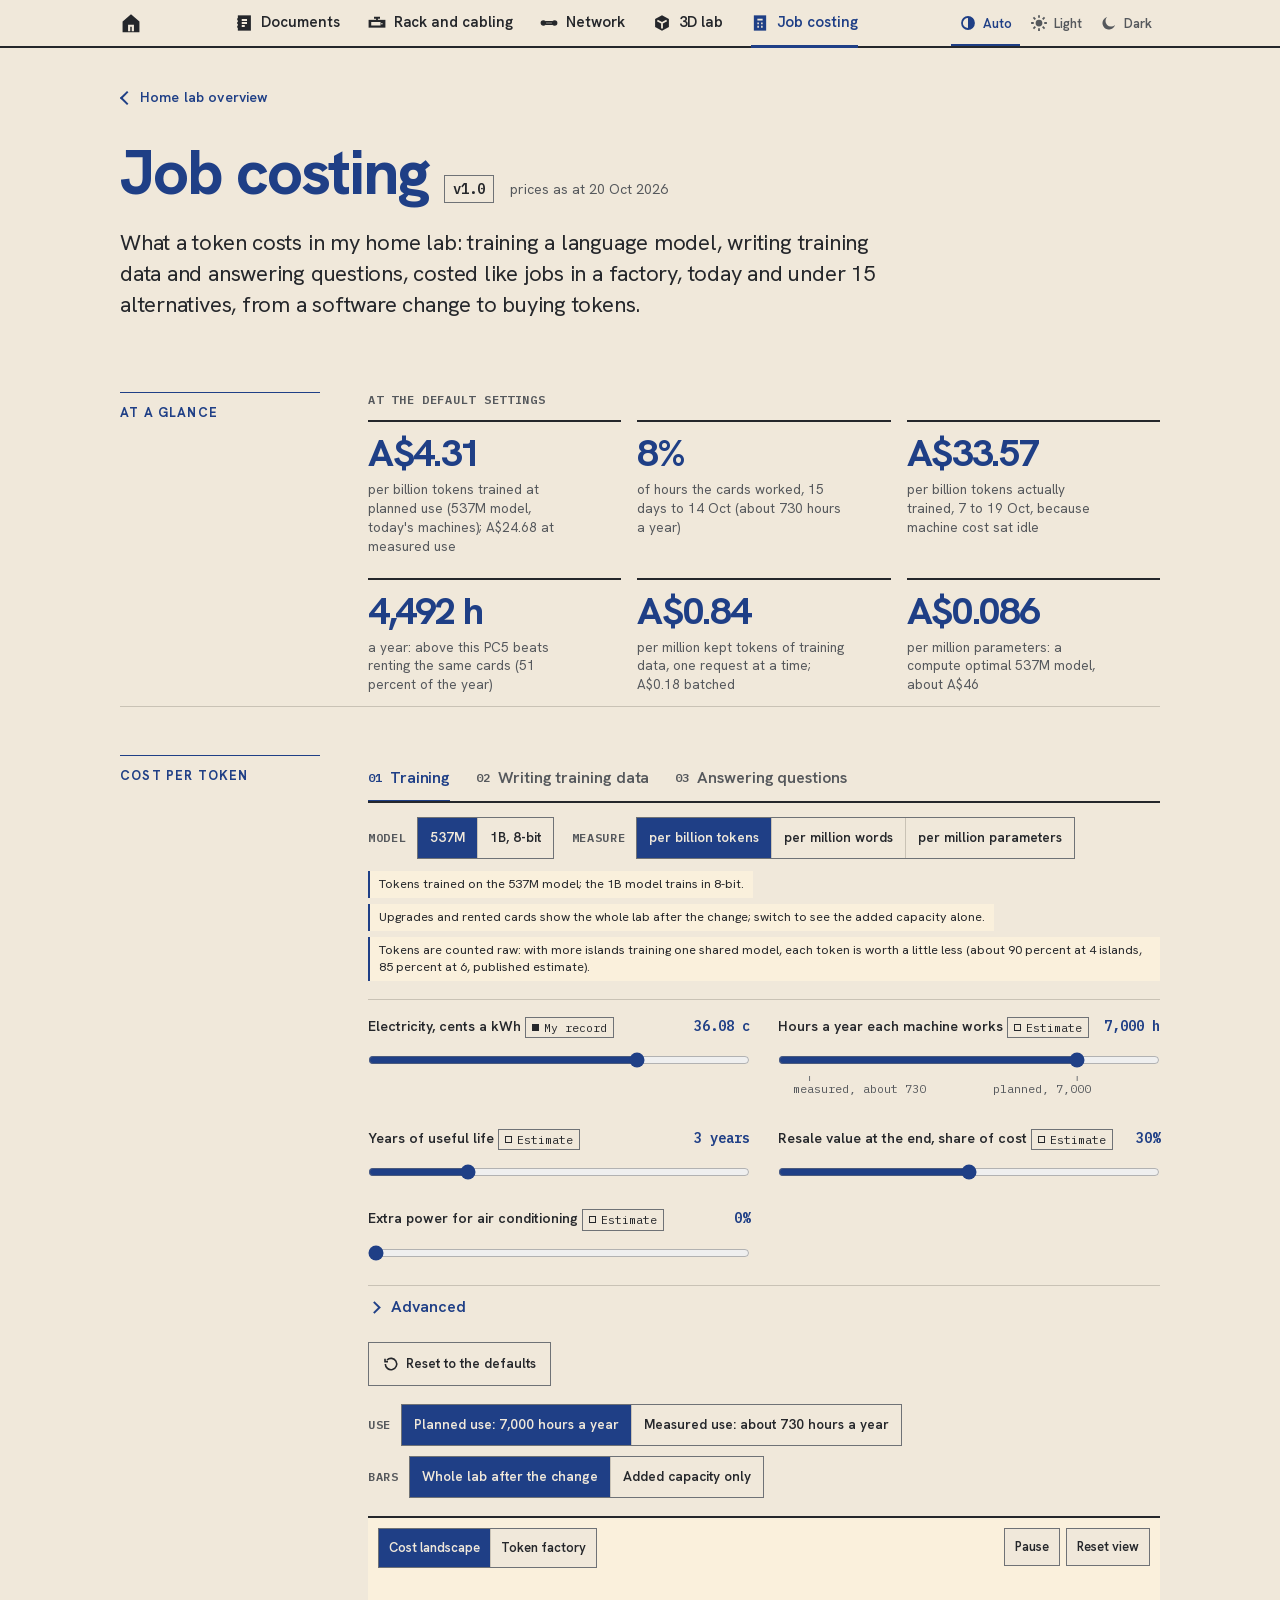
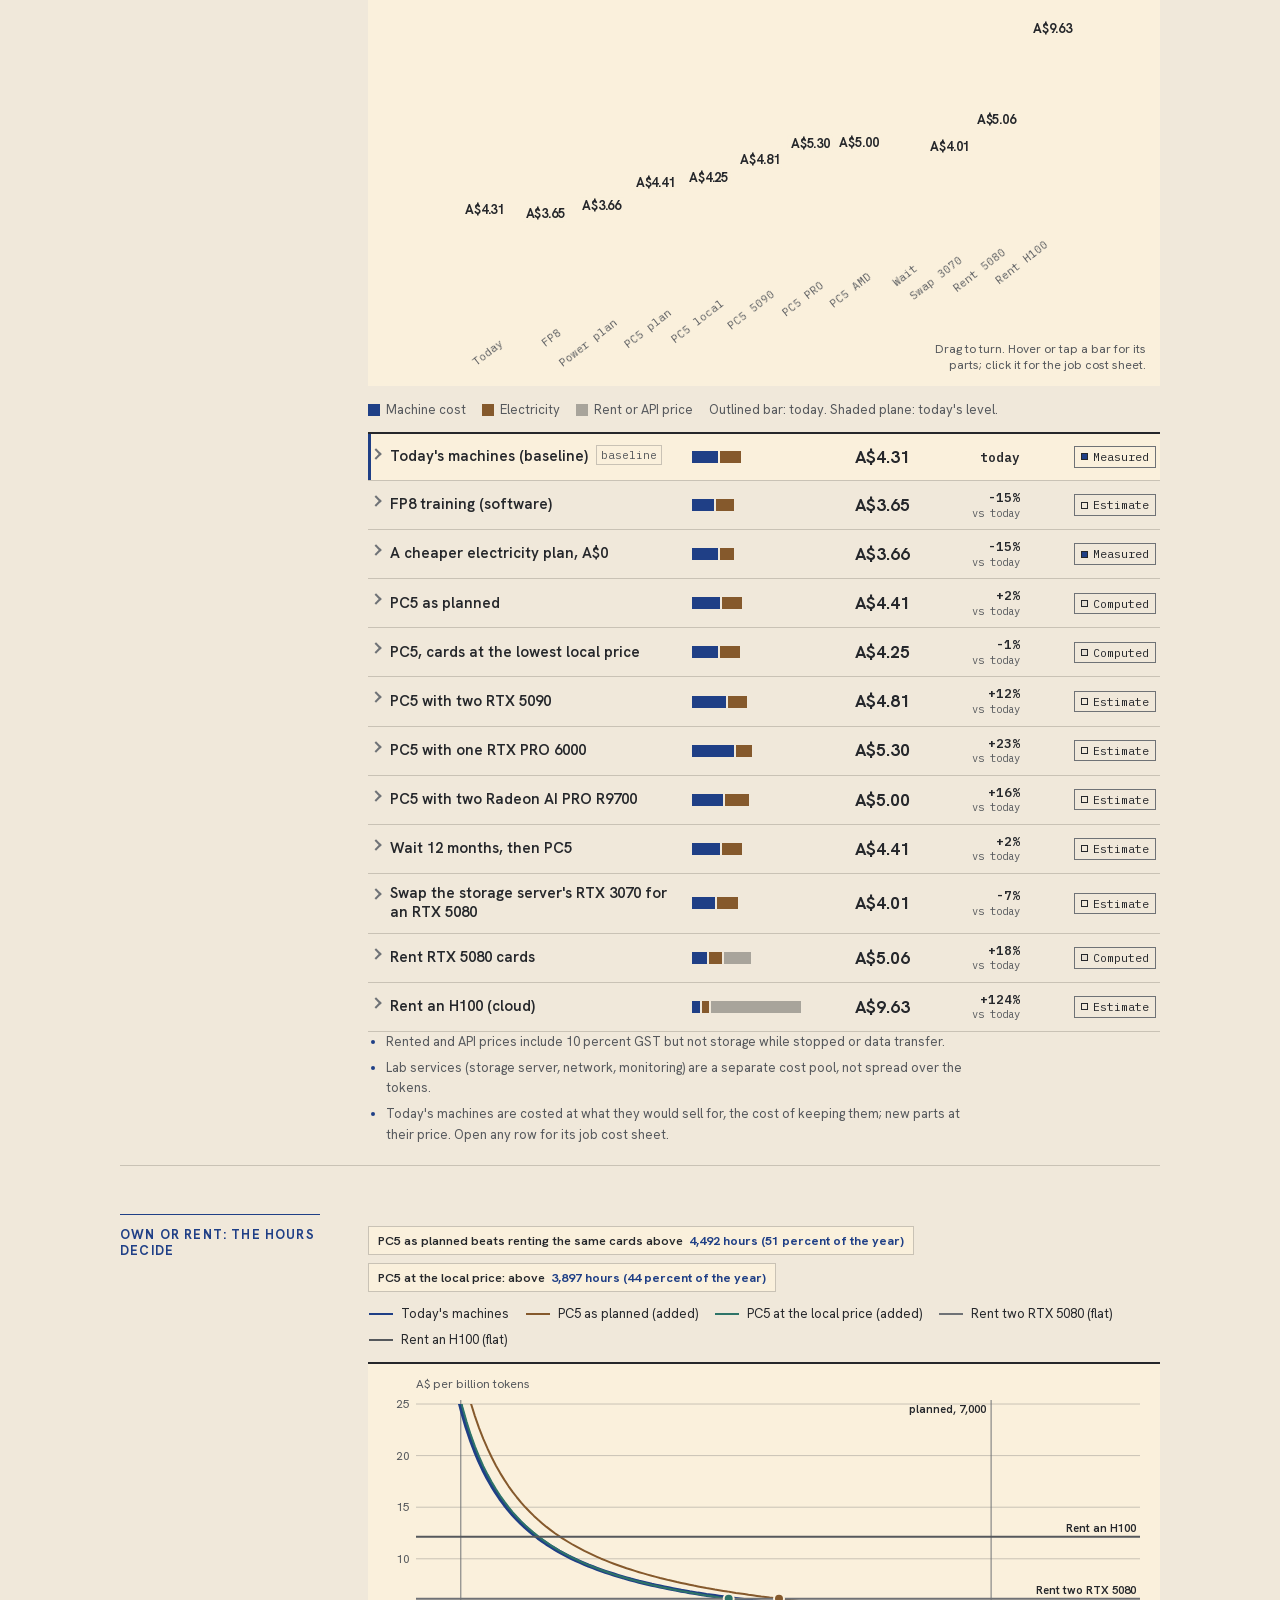
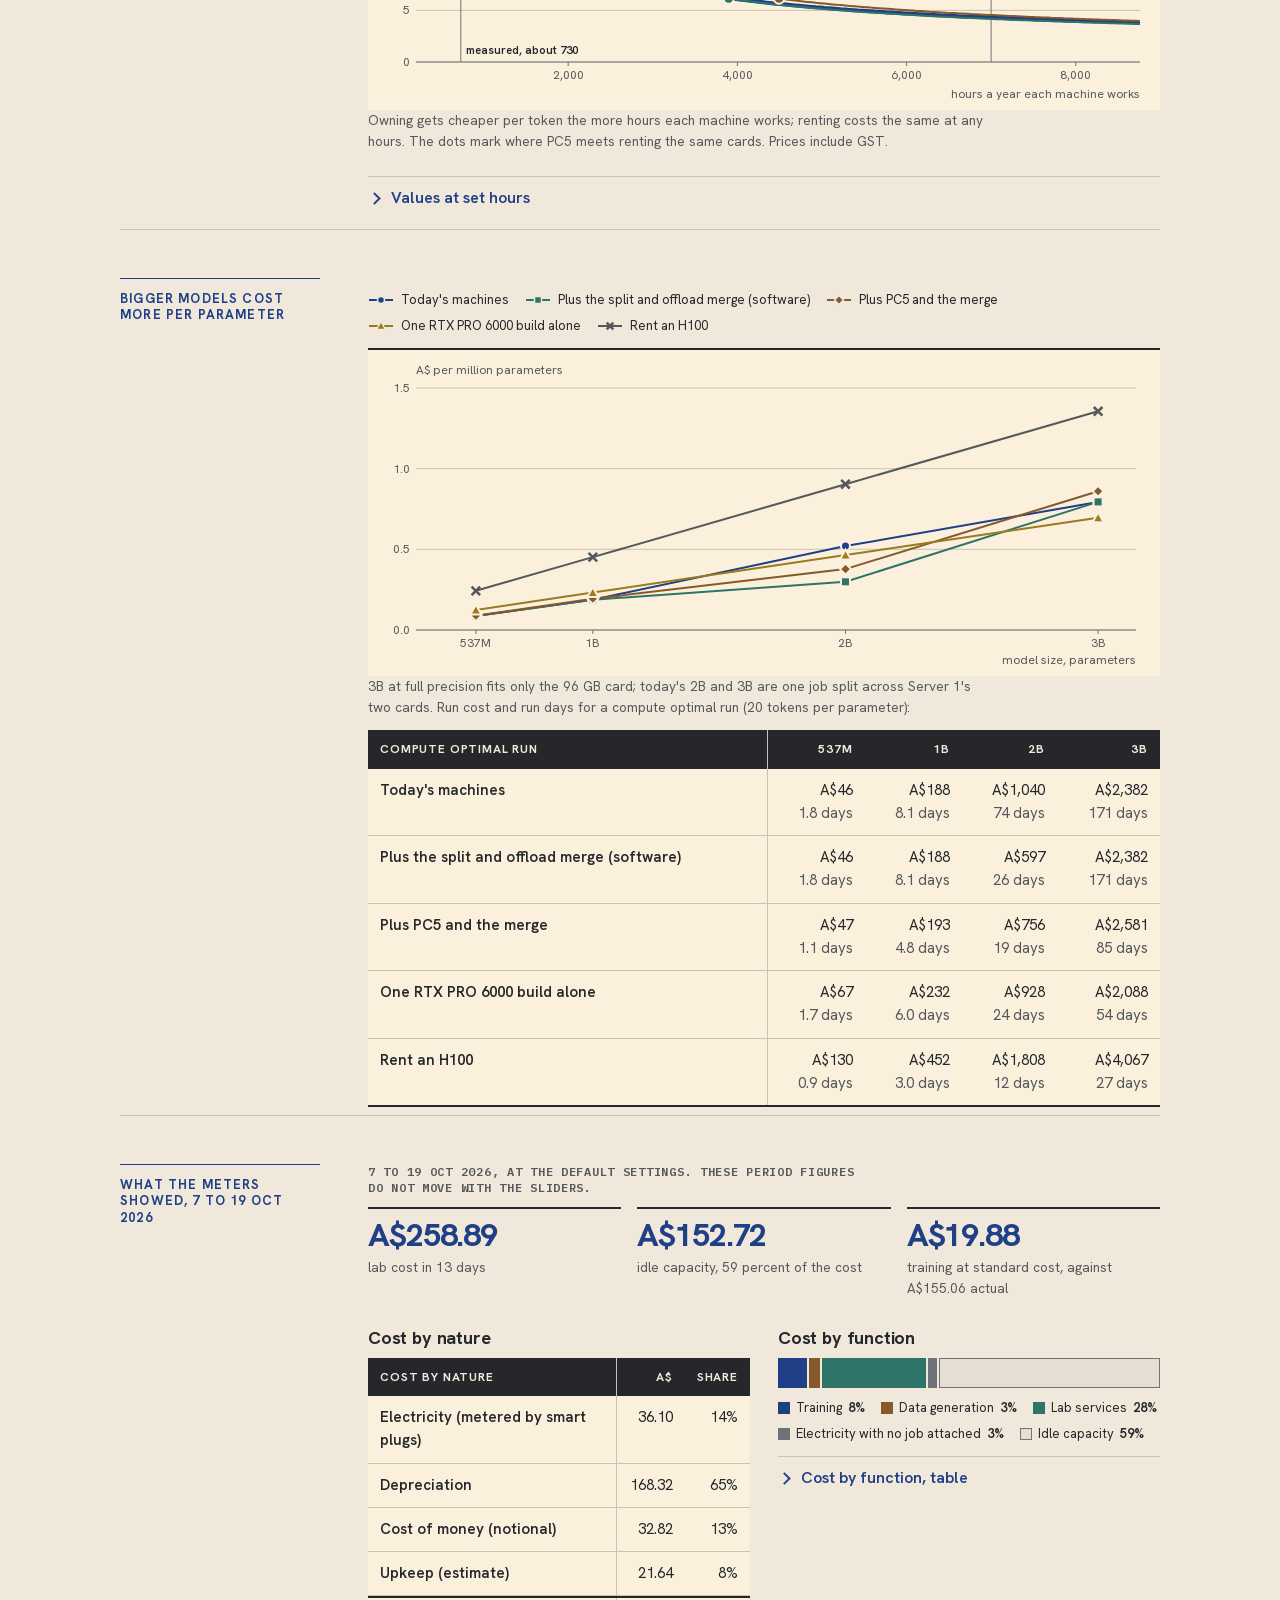
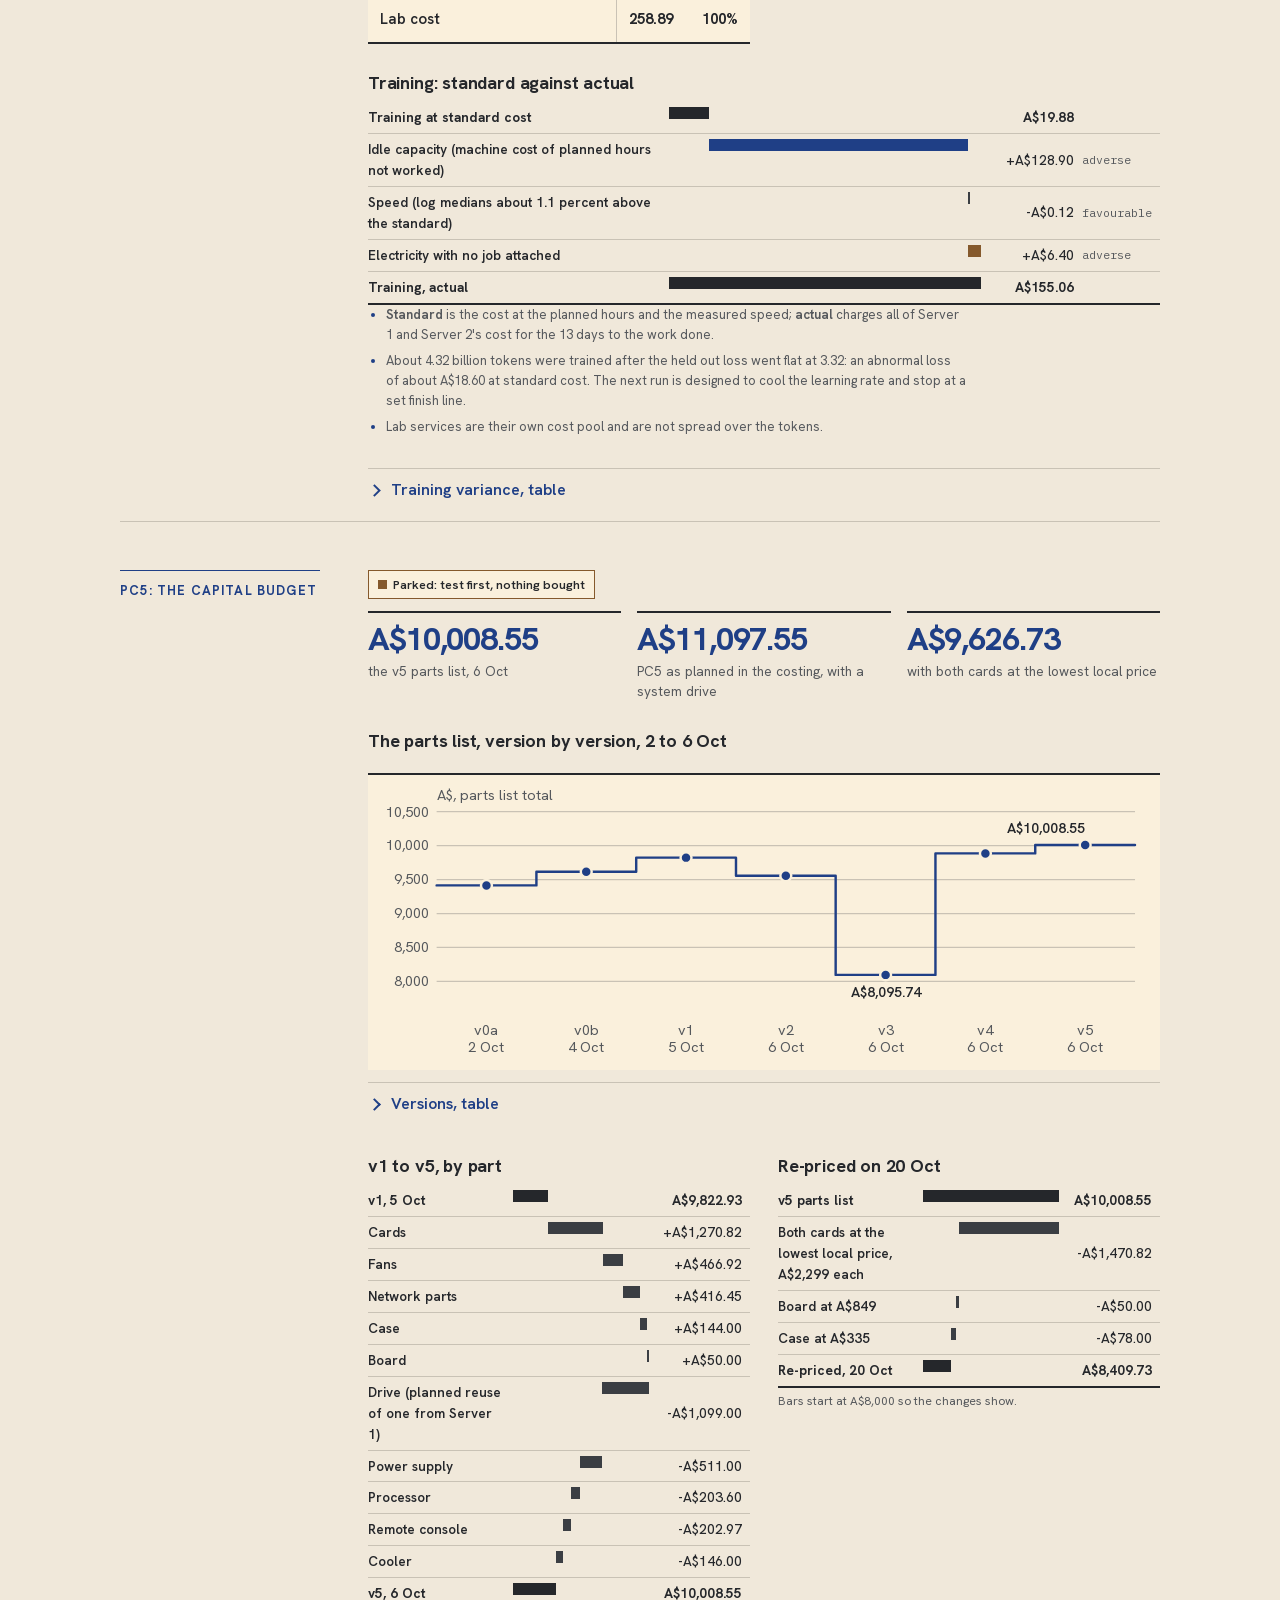
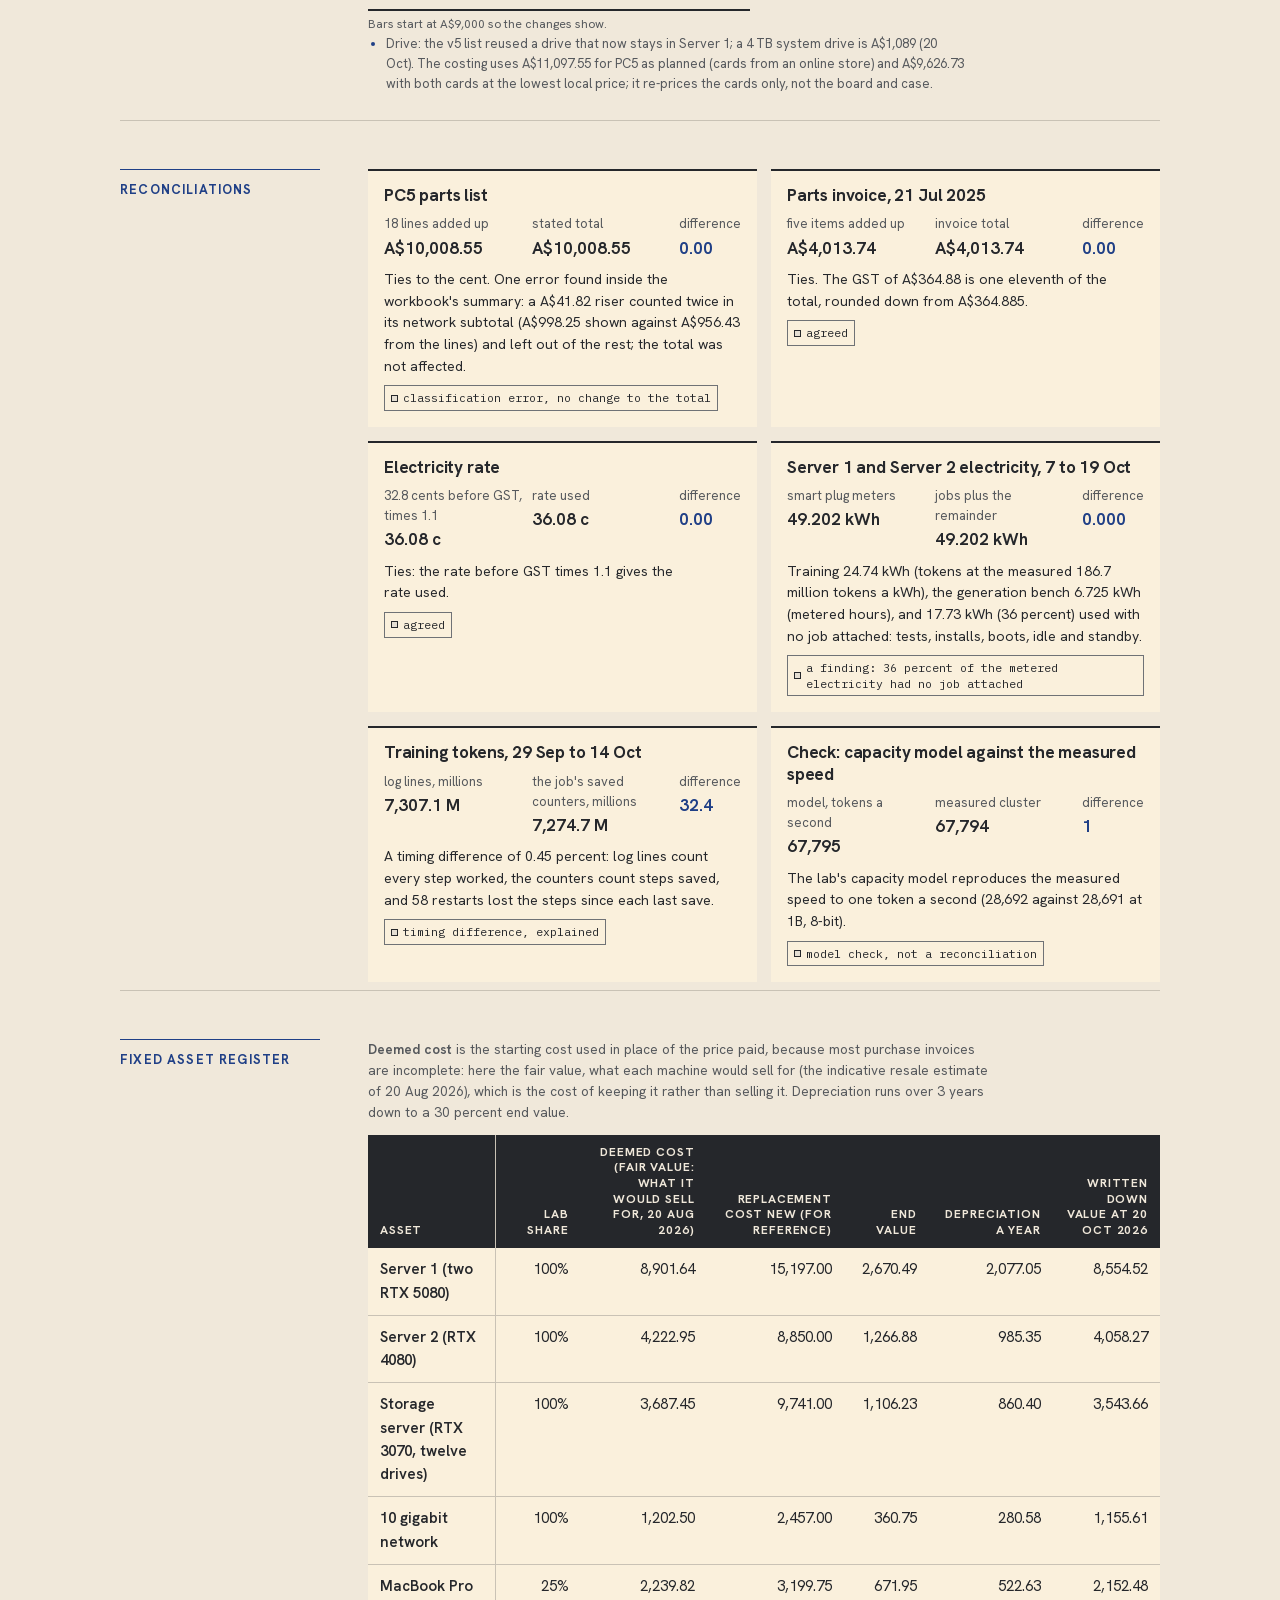
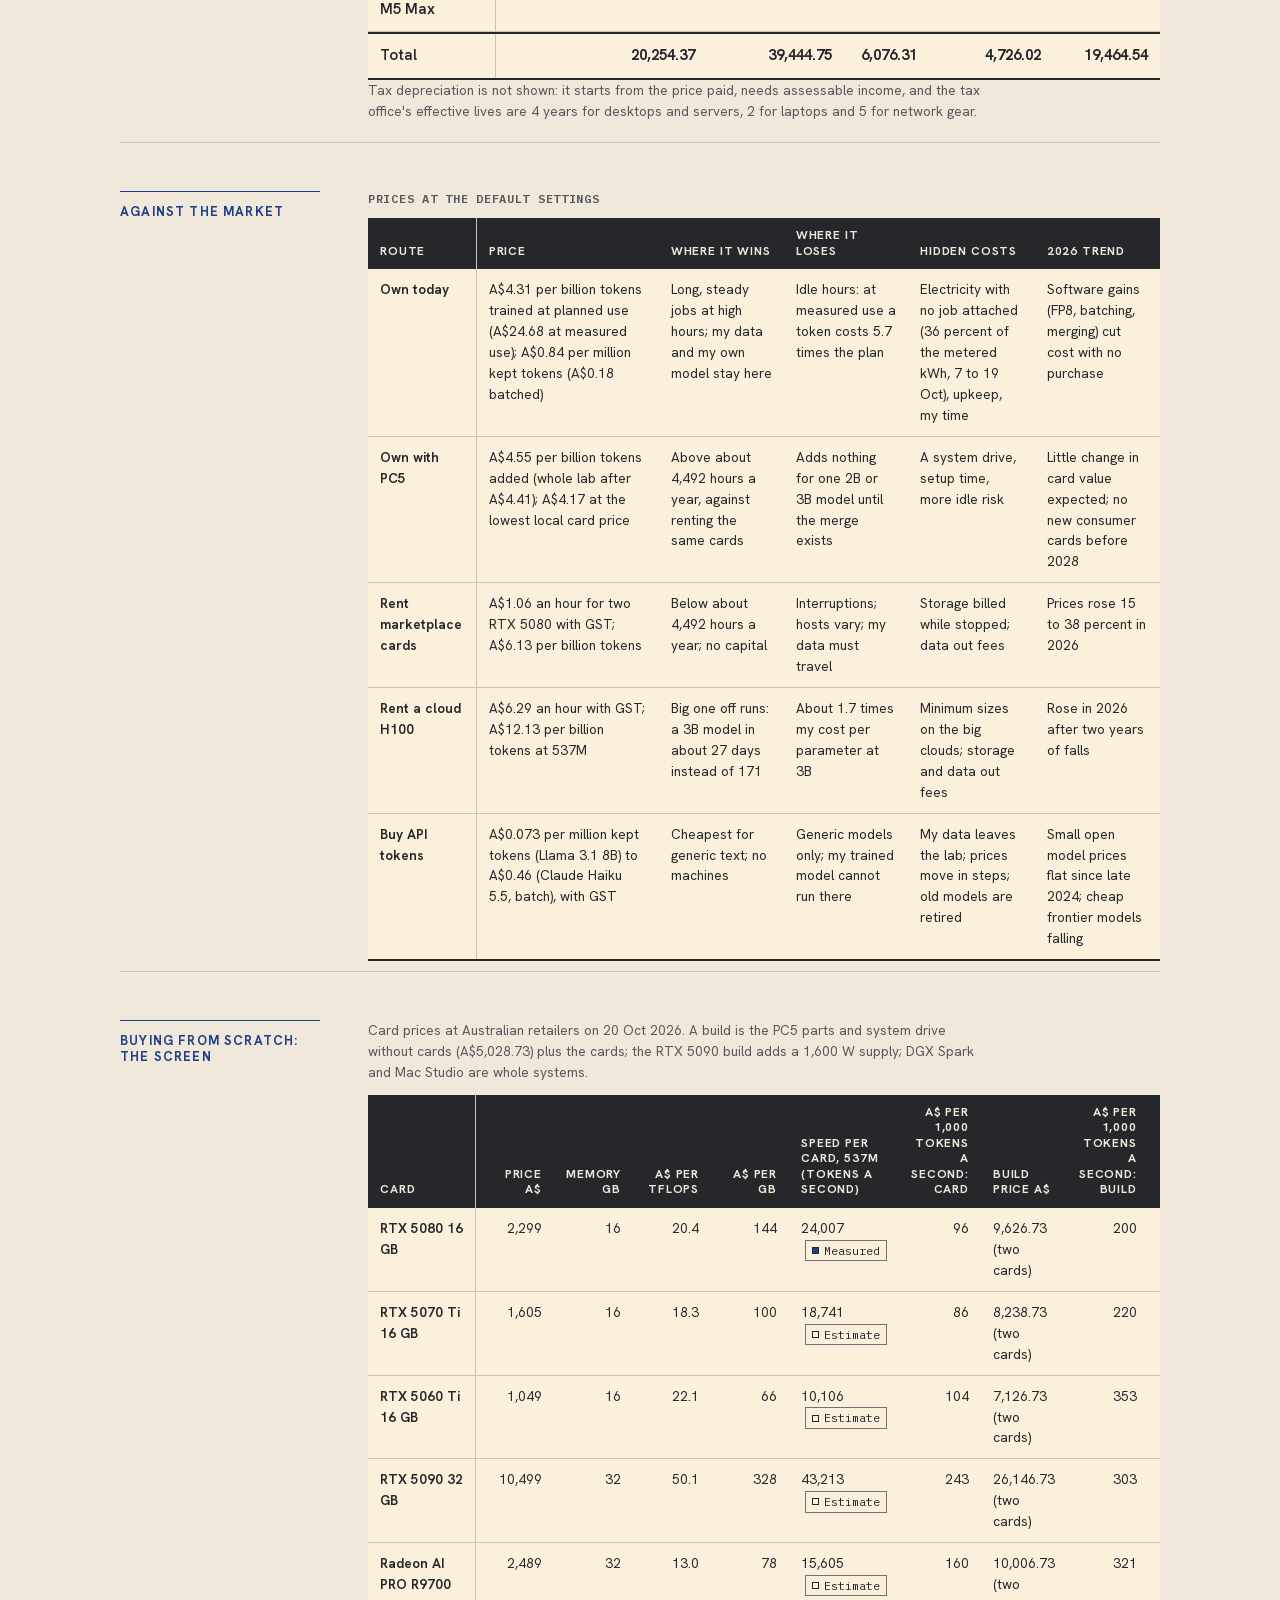
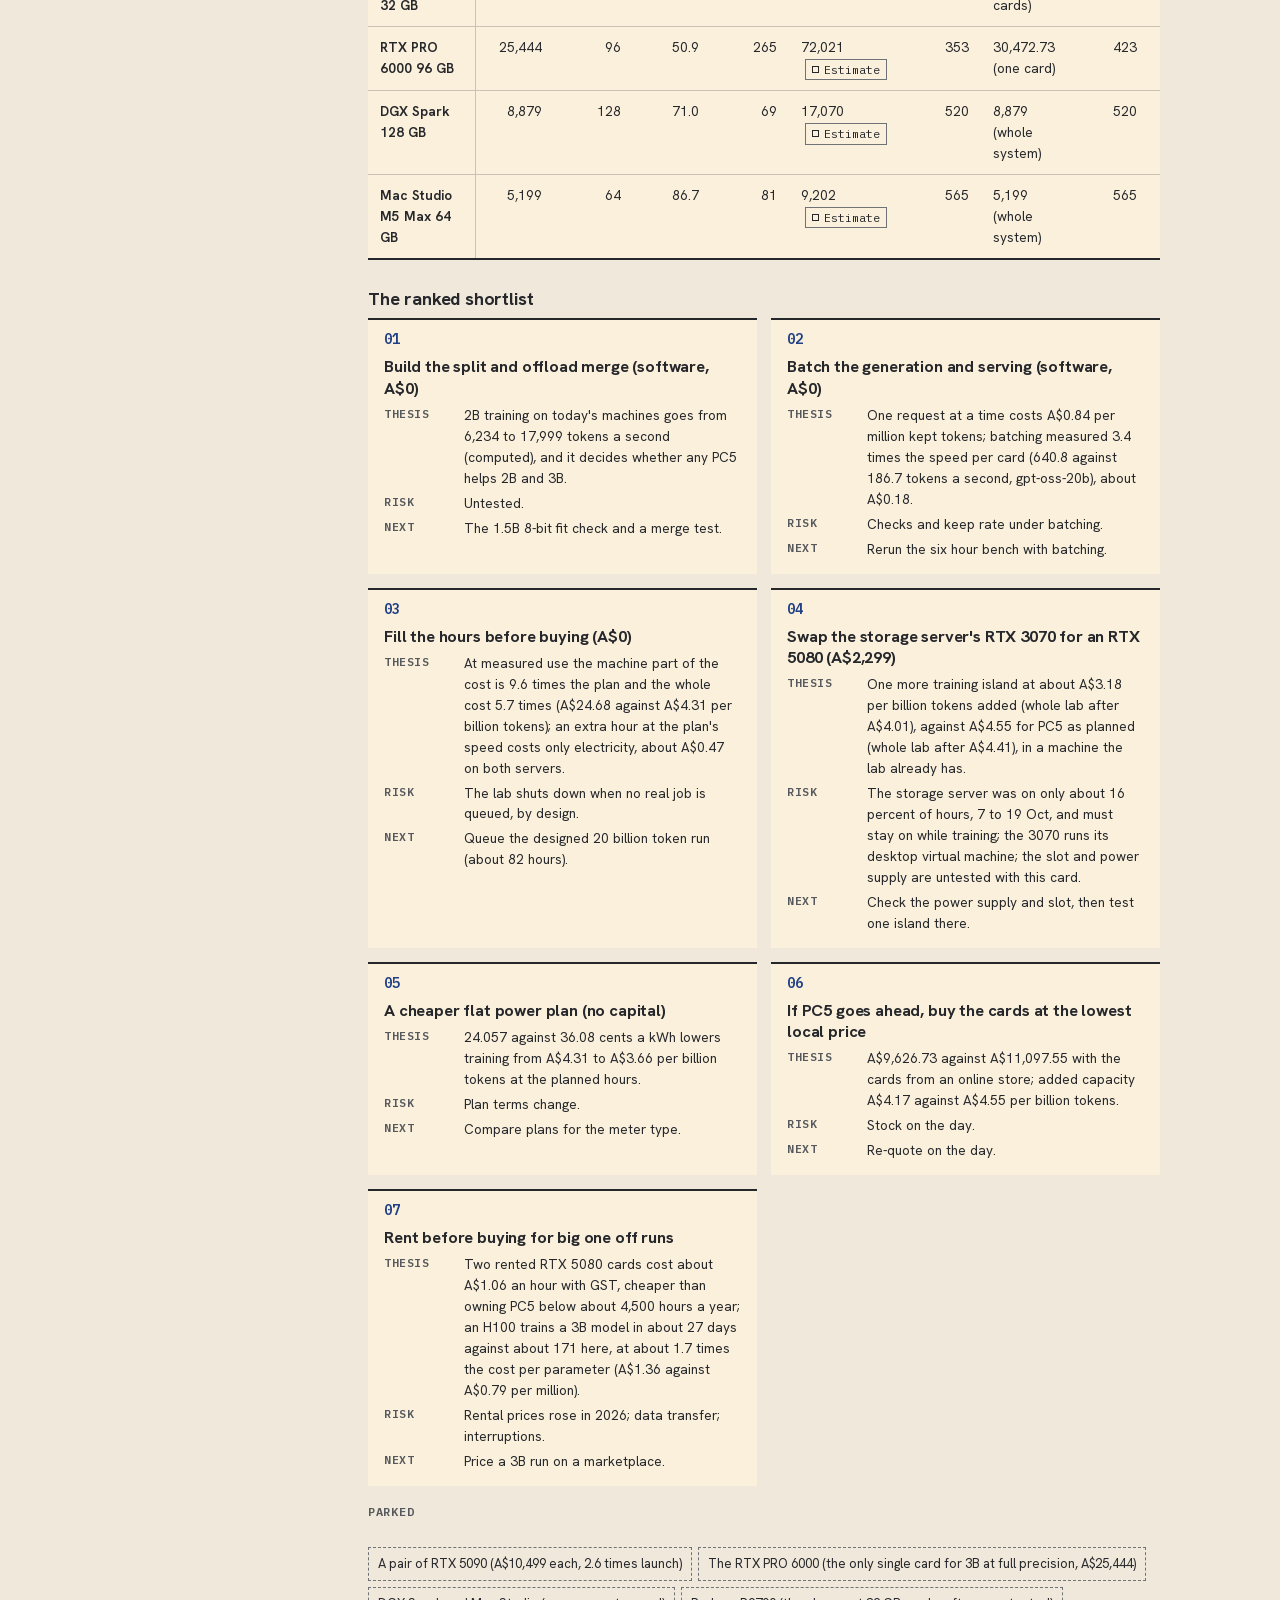
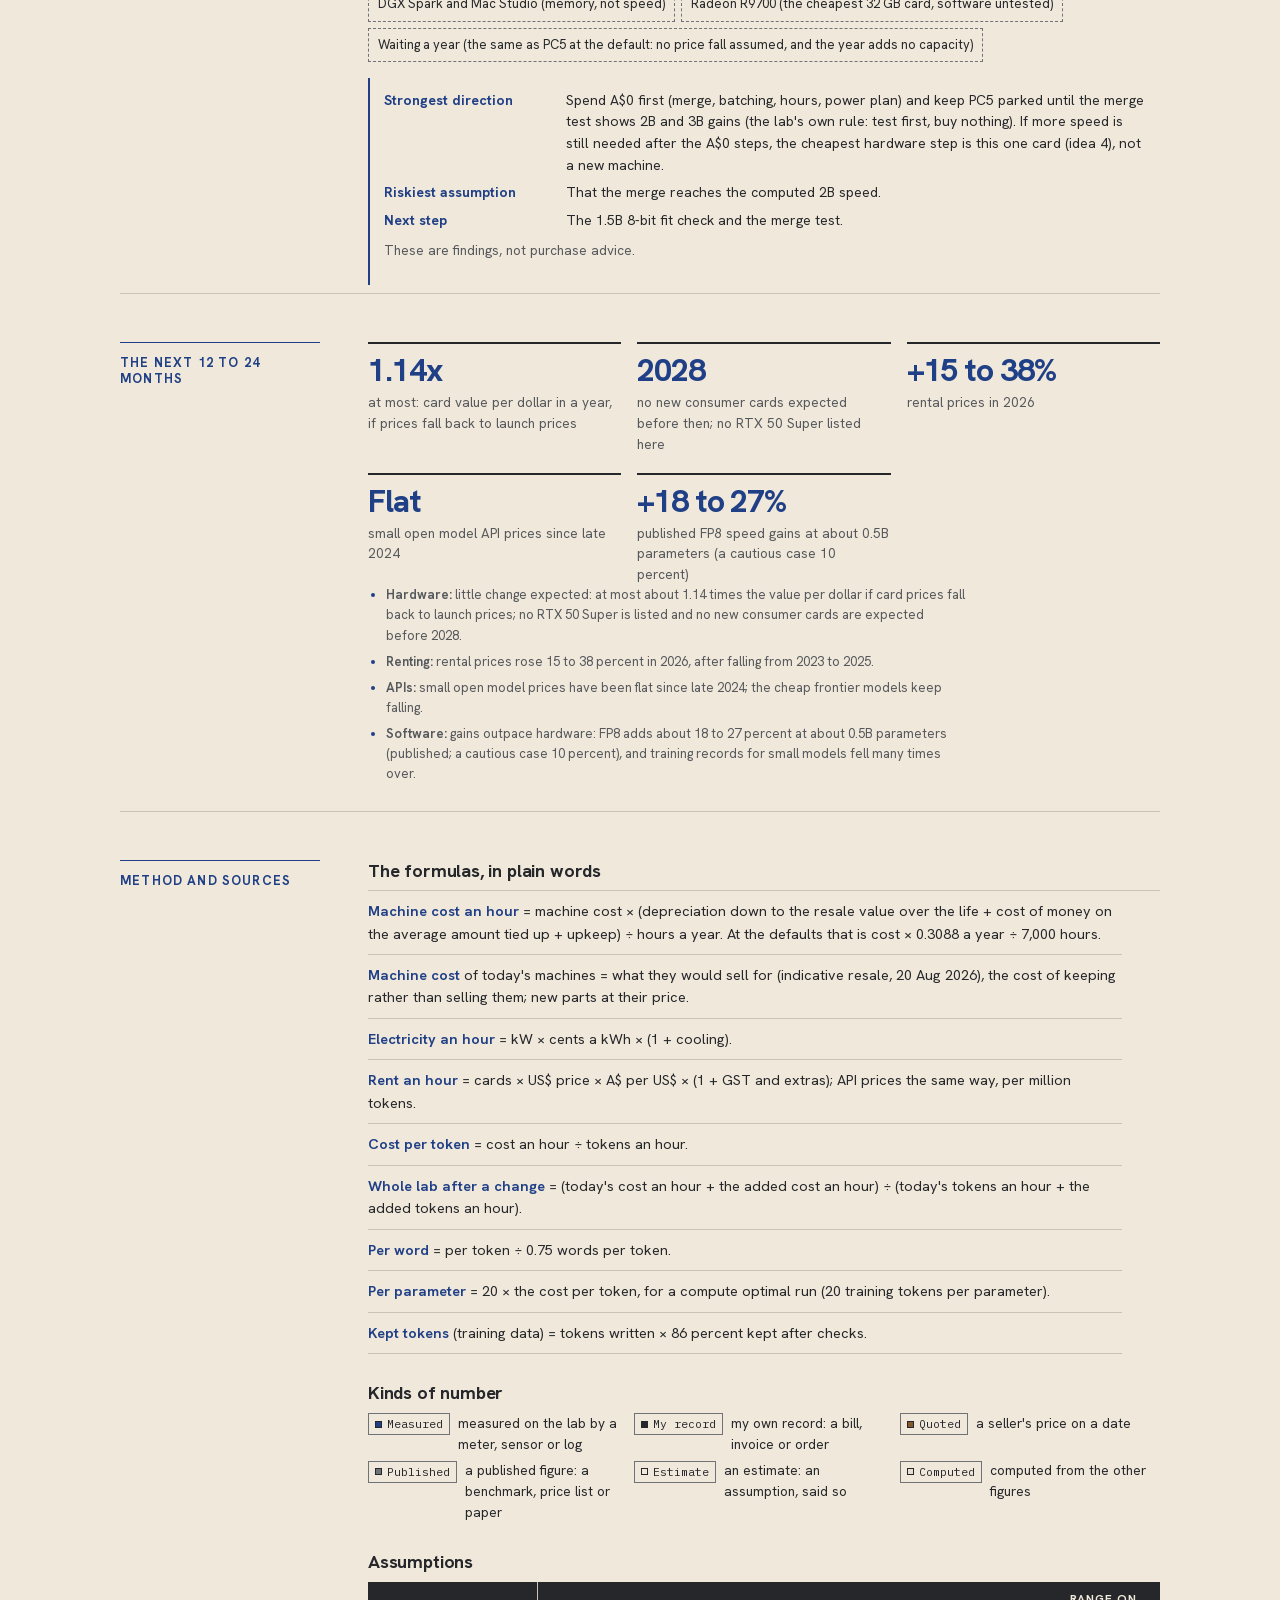
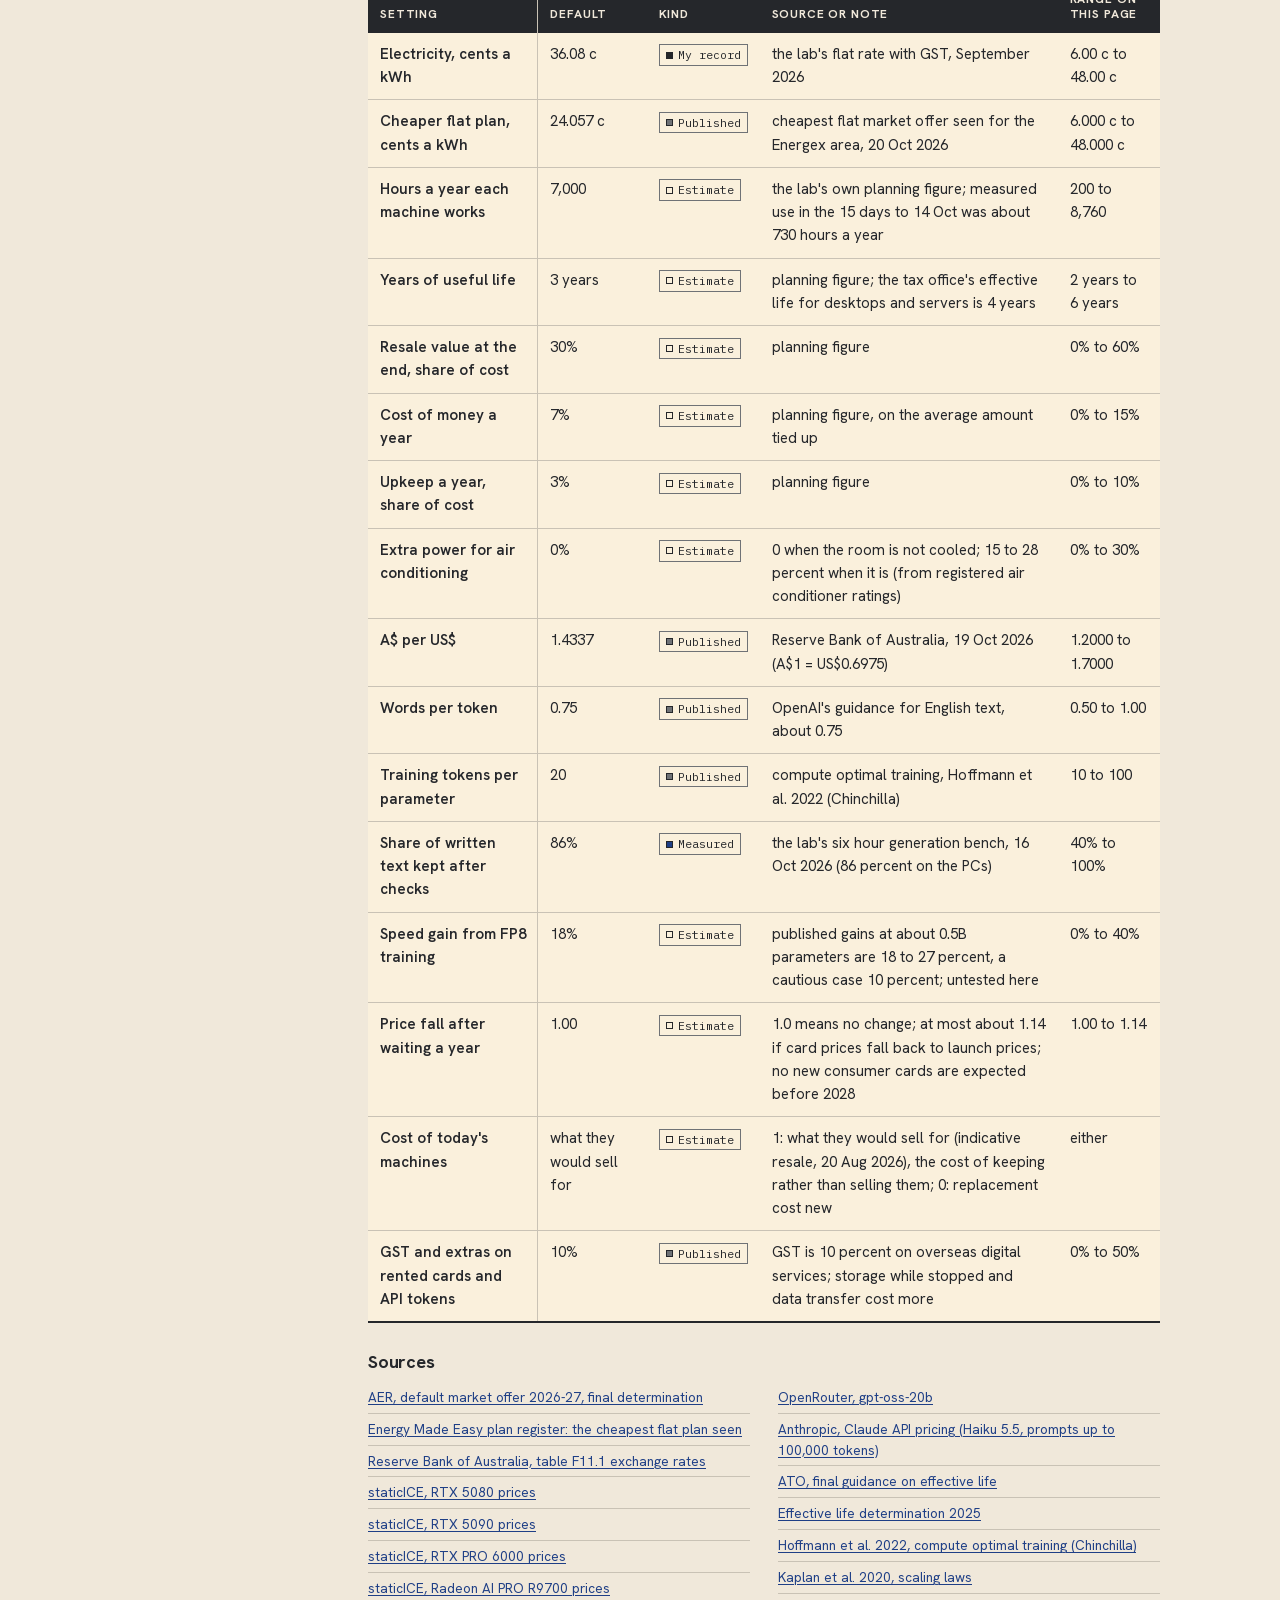
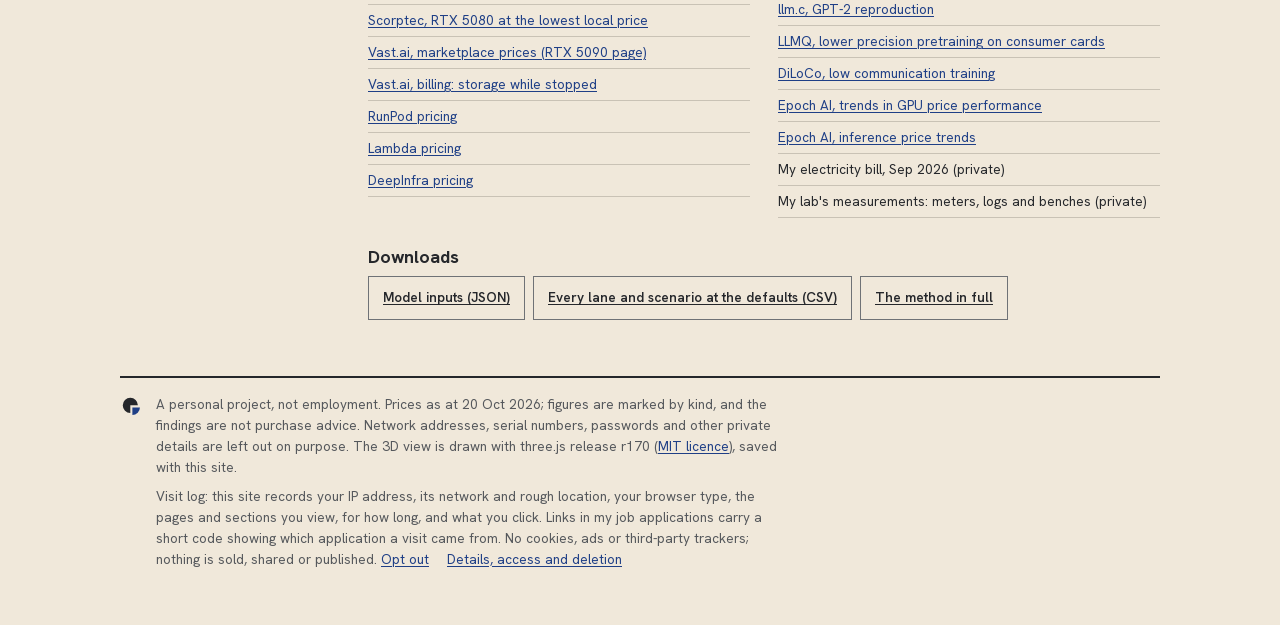
==== commit 19a6f098: "Visit log notice page; footer notice and visit count" ====
--- a/job-costing.html
+++ b/job-costing.html
@@ -8,9 +8,10 @@
 <meta name="color-scheme" content="light dark">
 <link rel="icon" type="image/svg+xml" href="data:image/svg+xml,%3Csvg xmlns='http://www.w3.org/2000/svg' viewBox='0 0 64 64'%3E%3Cstyle%3E.f{fill:%2325272B}.q{fill:%231F3F86}%40media (prefers-color-scheme:dark){.f{fill:%23F1E9D8}.q{fill:%2386A6E2}}%3C/style%3E%3Cpath class='f' d='M30 30V52A22 22 0 1 1 52 30Z'/%3E%3Cpath class='q' d='M36 36H58A22 22 0 0 1 36 58Z'/%3E%3C/svg%3E">
 <script>try{var t=localStorage.getItem("theme");if(t==="light"||t==="dark")document.documentElement.setAttribute("data-theme",t)}catch(e){}</script>
-<link rel="stylesheet" href="assets/theme.css?v=20261020">
+<link rel="stylesheet" href="assets/theme.css?v=202610202120">
 <link rel="stylesheet" href="assets/job-costing.css?v=20261020">
 <script src="assets/theme-toggle.js?v=20261020" defer></script>
+<script src="assets/visits.js?v=202610202120" defer></script>
 </head>
 <body>
 <nav class="topnav" aria-label="Site"><div class="in"><a class="home" href="index.html" aria-label="Home" title="Home"><svg class="ic" viewBox="0 0 24 24" aria-hidden="true" focusable="false" stroke-linecap="butt" stroke-linejoin="miter"><defs><mask id="ic1-home-m" maskUnits="userSpaceOnUse" x="0" y="0" width="24" height="24"><rect width="24" height="24" fill="#FFFFFF"/><path d="M10 21v-6h4v6" fill="none" stroke="#000000" stroke-width="2.4"/></mask></defs><g mask="url(#ic1-home-m)"><path d="M4 11l8-7 8 7v10H4z" fill="currentColor" stroke="currentColor" stroke-width="2.4"/></g></svg><span>Home</span></a><a href="index.html#docs"><svg class="ic" viewBox="0 0 24 24" aria-hidden="true" focusable="false" stroke-linecap="butt" stroke-linejoin="miter"><defs><mask id="ic2-journal-m" maskUnits="userSpaceOnUse" x="0" y="0" width="24" height="24"><rect width="24" height="24" fill="#FFFFFF"/><path d="M9 8h7M9 12h7M9 16h4" fill="none" stroke="#000000" stroke-width="2.4"/></mask></defs><g mask="url(#ic2-journal-m)"><rect x="5" y="3" width="15" height="18" fill="currentColor" stroke="currentColor" stroke-width="2.4"/></g><path d="M5 7H3M5 12H3M5 17H3" fill="none" stroke="currentColor" stroke-width="2.4"/></svg><span>Documents</span></a><a href="rack-and-cabling.html"><svg class="ic" viewBox="0 0 24 24" aria-hidden="true" focusable="false" stroke-linecap="butt" stroke-linejoin="miter"><defs><mask id="ic3-switch-m" maskUnits="userSpaceOnUse" x="0" y="0" width="24" height="24"><rect width="24" height="24" fill="#FFFFFF"/><path d="M5.5 12h2v2h-2zM9.5 12h2v2h-2zM13.5 12h2v2h-2z" fill="none" stroke="#000000" stroke-width="2.4"/><circle cx="18.5" cy="13" r="1" fill="#000000"/></mask></defs><g mask="url(#ic3-switch-m)"><rect x="2" y="9" width="20" height="8" fill="currentColor" stroke="currentColor" stroke-width="2.4"/></g><path d="M12 9V5M8 5h8" fill="none" stroke="currentColor" stroke-width="2.4"/></svg><span>Rack and cabling</span></a><a href="network.html"><svg class="ic" viewBox="0 0 24 24" aria-hidden="true" focusable="false" stroke-linecap="butt" stroke-linejoin="miter"><circle cx="4.5" cy="12" r="2.5" fill="currentColor" stroke="currentColor" stroke-width="2.4"/><circle cx="19.5" cy="12" r="2.5" fill="currentColor" stroke="currentColor" stroke-width="2.4"/><path d="M7 10.5h10M7 13.5h10" fill="none" stroke="currentColor" stroke-width="2.4"/></svg><span>Network</span></a><a href="lab-3d.html"><svg class="ic" viewBox="0 0 24 24" aria-hidden="true" focusable="false" stroke-linecap="butt" stroke-linejoin="miter"><defs><mask id="icn-lab3d-m" maskUnits="userSpaceOnUse" x="0" y="0" width="24" height="24"><rect width="24" height="24" fill="#FFFFFF"/><path d="M5.8 8.6L12 12l6.2-3.4M12 12v7.4" fill="none" stroke="#000000" stroke-width="2.4"/></mask></defs><g mask="url(#icn-lab3d-m)"><path d="M12 3l8 4.5v9L12 21l-8-4.5v-9z" fill="currentColor" stroke="currentColor" stroke-width="2.4"/></g></svg><span>3D lab</span></a><a href="job-costing.html" aria-current="page"><svg class="ic" viewBox="0 0 24 24" aria-hidden="true" focusable="false" stroke-linecap="butt" stroke-linejoin="miter"><defs><mask id="icn-jobcost-m" maskUnits="userSpaceOnUse" x="0" y="0" width="24" height="24"><rect width="24" height="24" fill="#FFFFFF"/><path d="M8.5 7.5h7" fill="none" stroke="#000000" stroke-width="2.4"/><path d="M8.5 12.5h2M13.5 12.5h2M8.5 17h2M13.5 17h2" fill="none" stroke="#000000" stroke-width="2.4"/></mask></defs><g mask="url(#icn-jobcost-m)"><rect x="5" y="3" width="14" height="18" fill="currentColor" stroke="currentColor" stroke-width="2.4"/></g></svg><span>Job costing</span></a></div></nav>
@@ -244,7 +245,7 @@
 <ul class="jc-dl"><li><a class="jc-btn" href="assets/job-costing-model.json" download>Model inputs (JSON)</a></li><li><a class="jc-btn" href="job-costing-results.csv" download>Every lane and scenario at the defaults (CSV)</a></li><li><a class="jc-btn" href="docs/job-costing-method.html">The method in full</a></li></ul>
 </section>
 
-<footer><svg class="mark" viewBox="0 0 64 64" aria-hidden="true" focusable="false"><path d="M30 30V52A22 22 0 1 1 52 30Z" fill="var(--ds-ink)"/><path d="M36 36H58A22 22 0 0 1 36 58Z" fill="var(--ds-mark-q)"/></svg><span>A personal project, not employment. Prices as at 20 Oct 2026; figures are marked by kind, and the findings are not purchase advice. Network addresses, serial numbers, passwords and other private details are left out on purpose. The 3D view is drawn with three.js release r170 (<a href="assets/vendor/three-r170/LICENSE.txt">MIT licence</a>), saved with this site.</span></footer>
+<footer><svg class="mark" viewBox="0 0 64 64" aria-hidden="true" focusable="false"><path d="M30 30V52A22 22 0 1 1 52 30Z" fill="var(--ds-ink)"/><path d="M36 36H58A22 22 0 0 1 36 58Z" fill="var(--ds-mark-q)"/></svg><span>A personal project, not employment. Prices as at 20 Oct 2026; figures are marked by kind, and the findings are not purchase advice. Network addresses, serial numbers, passwords and other private details are left out on purpose. The 3D view is drawn with three.js release r170 (<a href="assets/vendor/three-r170/LICENSE.txt">MIT licence</a>), saved with this site.<span class="vlog">Visit log: this site records your IP address, its network and rough location, your browser type, the pages and sections you view, for how long, and what you click. Links in my job applications carry a short code showing which application a visit came from. No cookies, ads or third-party trackers; nothing is sold, shared or published. <a href="visits.html#opt-out">Opt out</a> <a href="visits.html">Details, access and deletion</a></span></span></footer>
 
 </div>
 <div id="tip" role="tooltip"></div>
--- a/assets/theme.css
+++ b/assets/theme.css
@@ -311,3 +311,20 @@
 .sky-ms em::before{content:"";width:9px;height:9px;background:var(--a)}
 .sky-note{margin-top:14px;font-size:13px;color:var(--ds-muted)}
 @media (max-width:640px){.sky-stage{height:360px}.sky-hint{display:none}}
+
+/* Visit log: the footer notice, the home page count and the opt-out switch on visits.html (added 20 Oct 2026) */
+footer .vlog{display:block;margin-top:8px}
+footer .vlog a{white-space:nowrap;margin-right:14px}
+footer .vlog a:last-child{margin-right:0}
+footer .vcount{display:block;margin-top:8px;font:600 12.5px/1.4 var(--ds-mono);color:var(--ds-ink)}
+footer .vcount[hidden]{display:none}
+label.optout{display:flex;align-items:center;gap:14px;margin:16px 0 8px;padding:14px 16px;min-height:56px;background:var(--ds-panel);border-left:2px solid var(--ds-accent);max-width:44em;cursor:pointer}
+label.optout b{font-weight:700}
+label.optout .sw{appearance:none;-webkit-appearance:none;flex:none;width:48px;height:28px;margin:0;border:2px solid var(--ds-ink);background:var(--ds-canvas);position:relative;cursor:pointer}
+label.optout .sw::after{content:"";position:absolute;top:3px;left:3px;width:18px;height:18px;background:var(--ds-ink);transition:left .15s}
+label.optout .sw:checked{background:var(--ds-accent);border-color:var(--ds-accent)}
+label.optout .sw:checked::after{left:23px;background:var(--ds-on-accent)}
+label.optout .sw:disabled{opacity:.45;cursor:not-allowed}
+label.optout .sw:focus-visible{outline:2px solid var(--ds-focus);outline-offset:3px}
+#nocount-note{margin:0 0 8px;color:var(--ds-muted);font-size:14px}
+@media (prefers-reduced-motion:reduce){label.optout .sw::after{transition:none}}
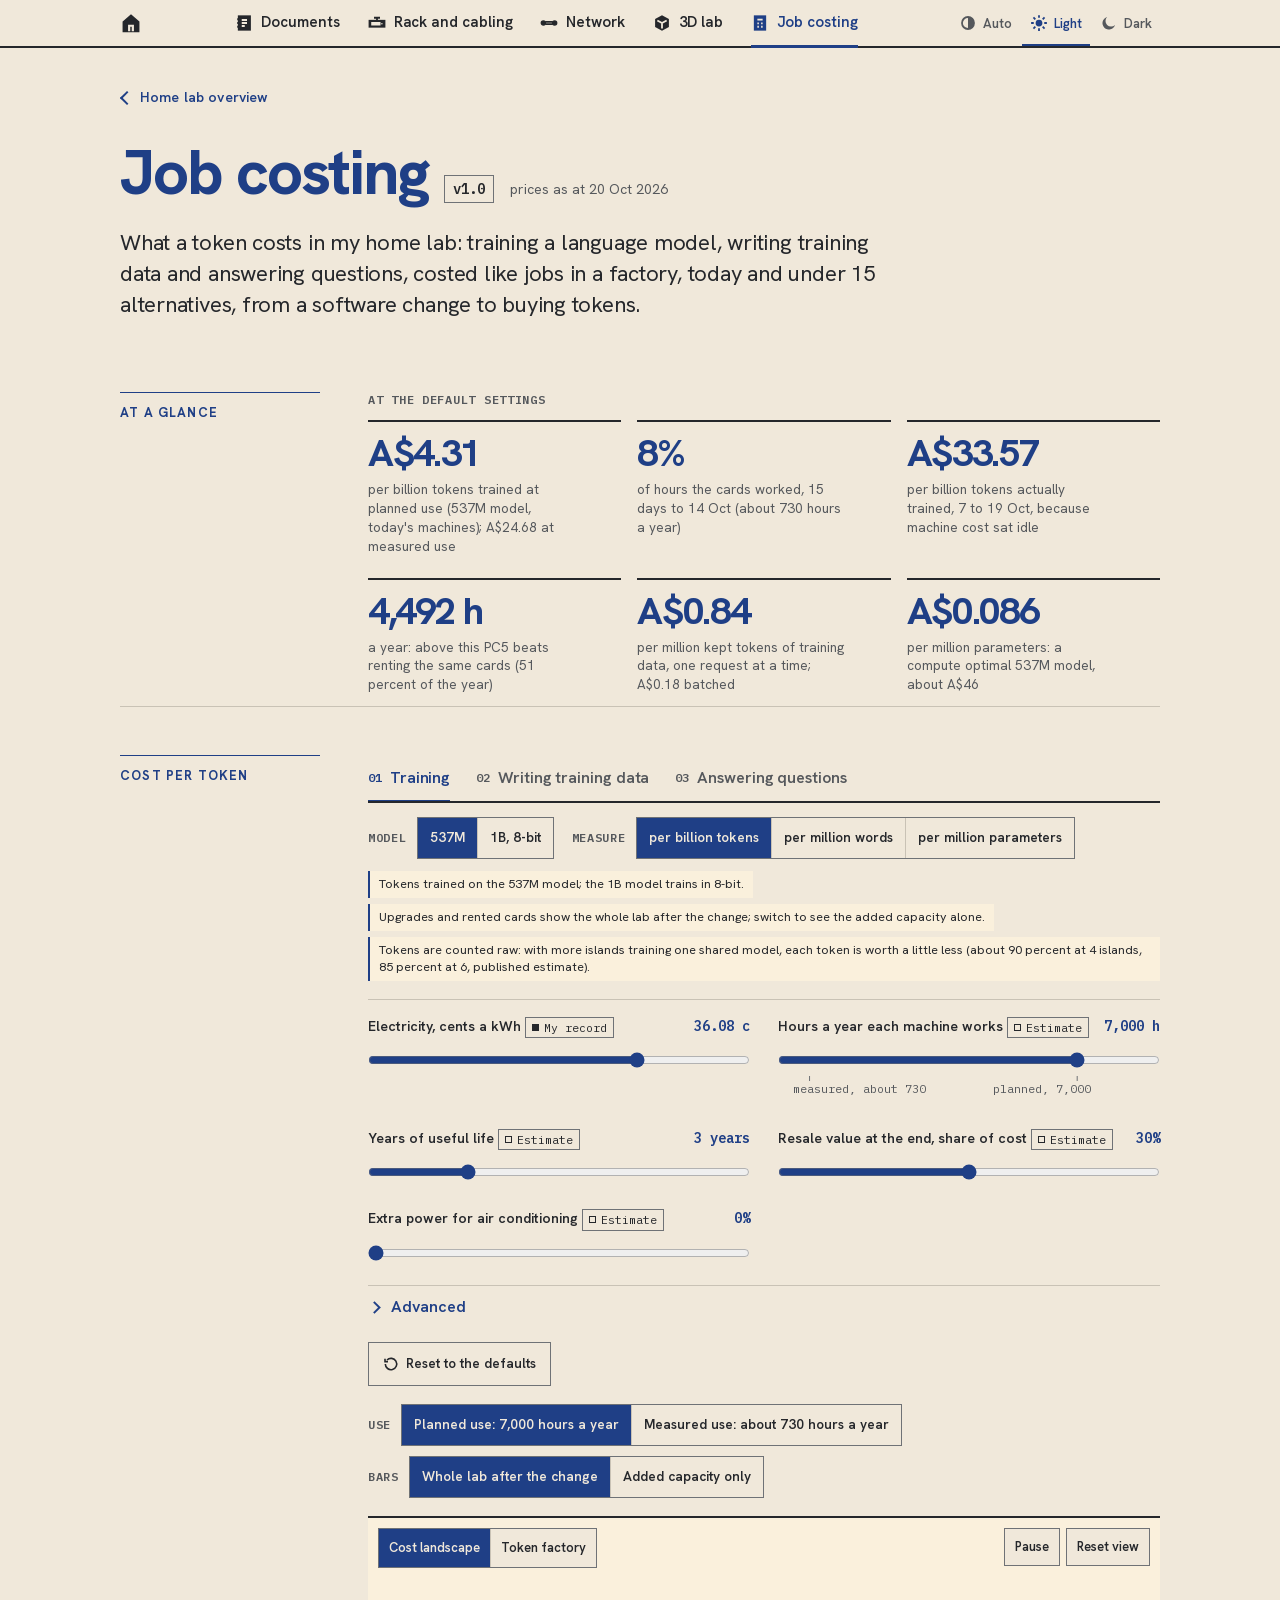
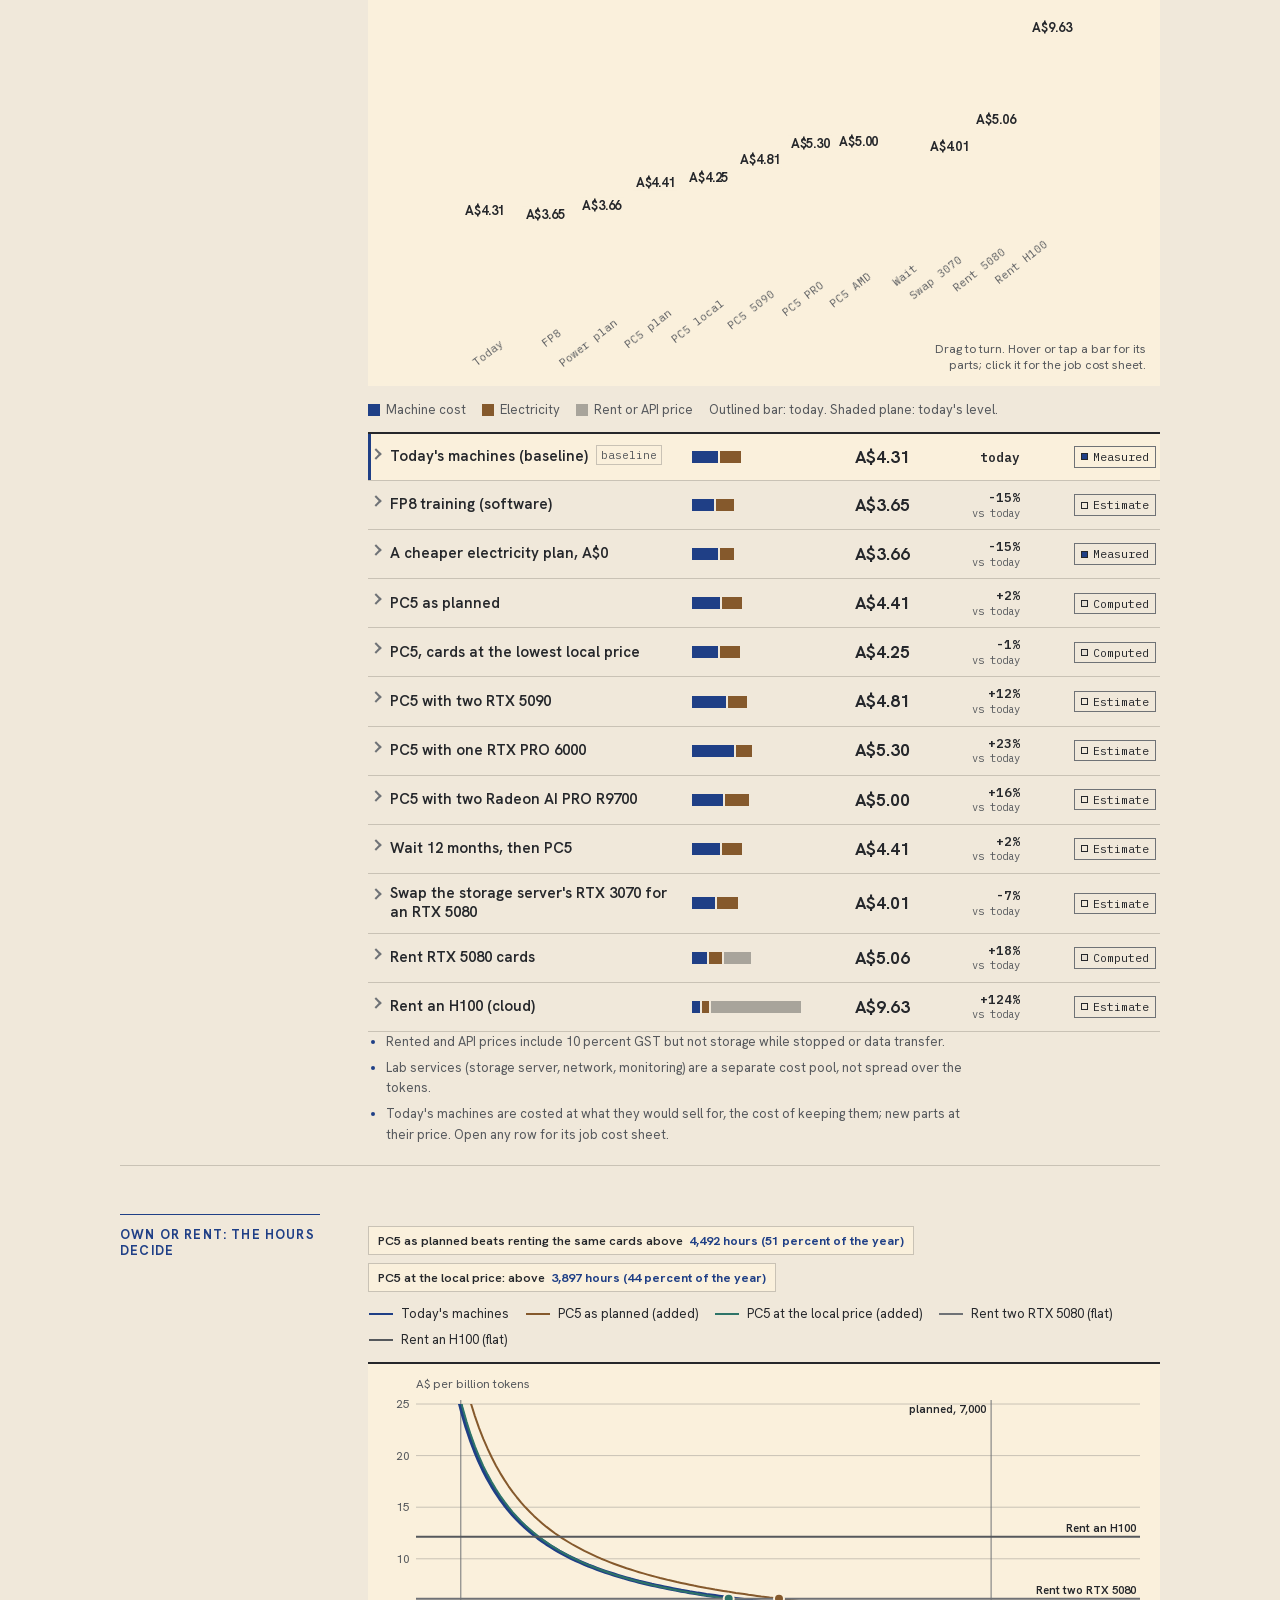
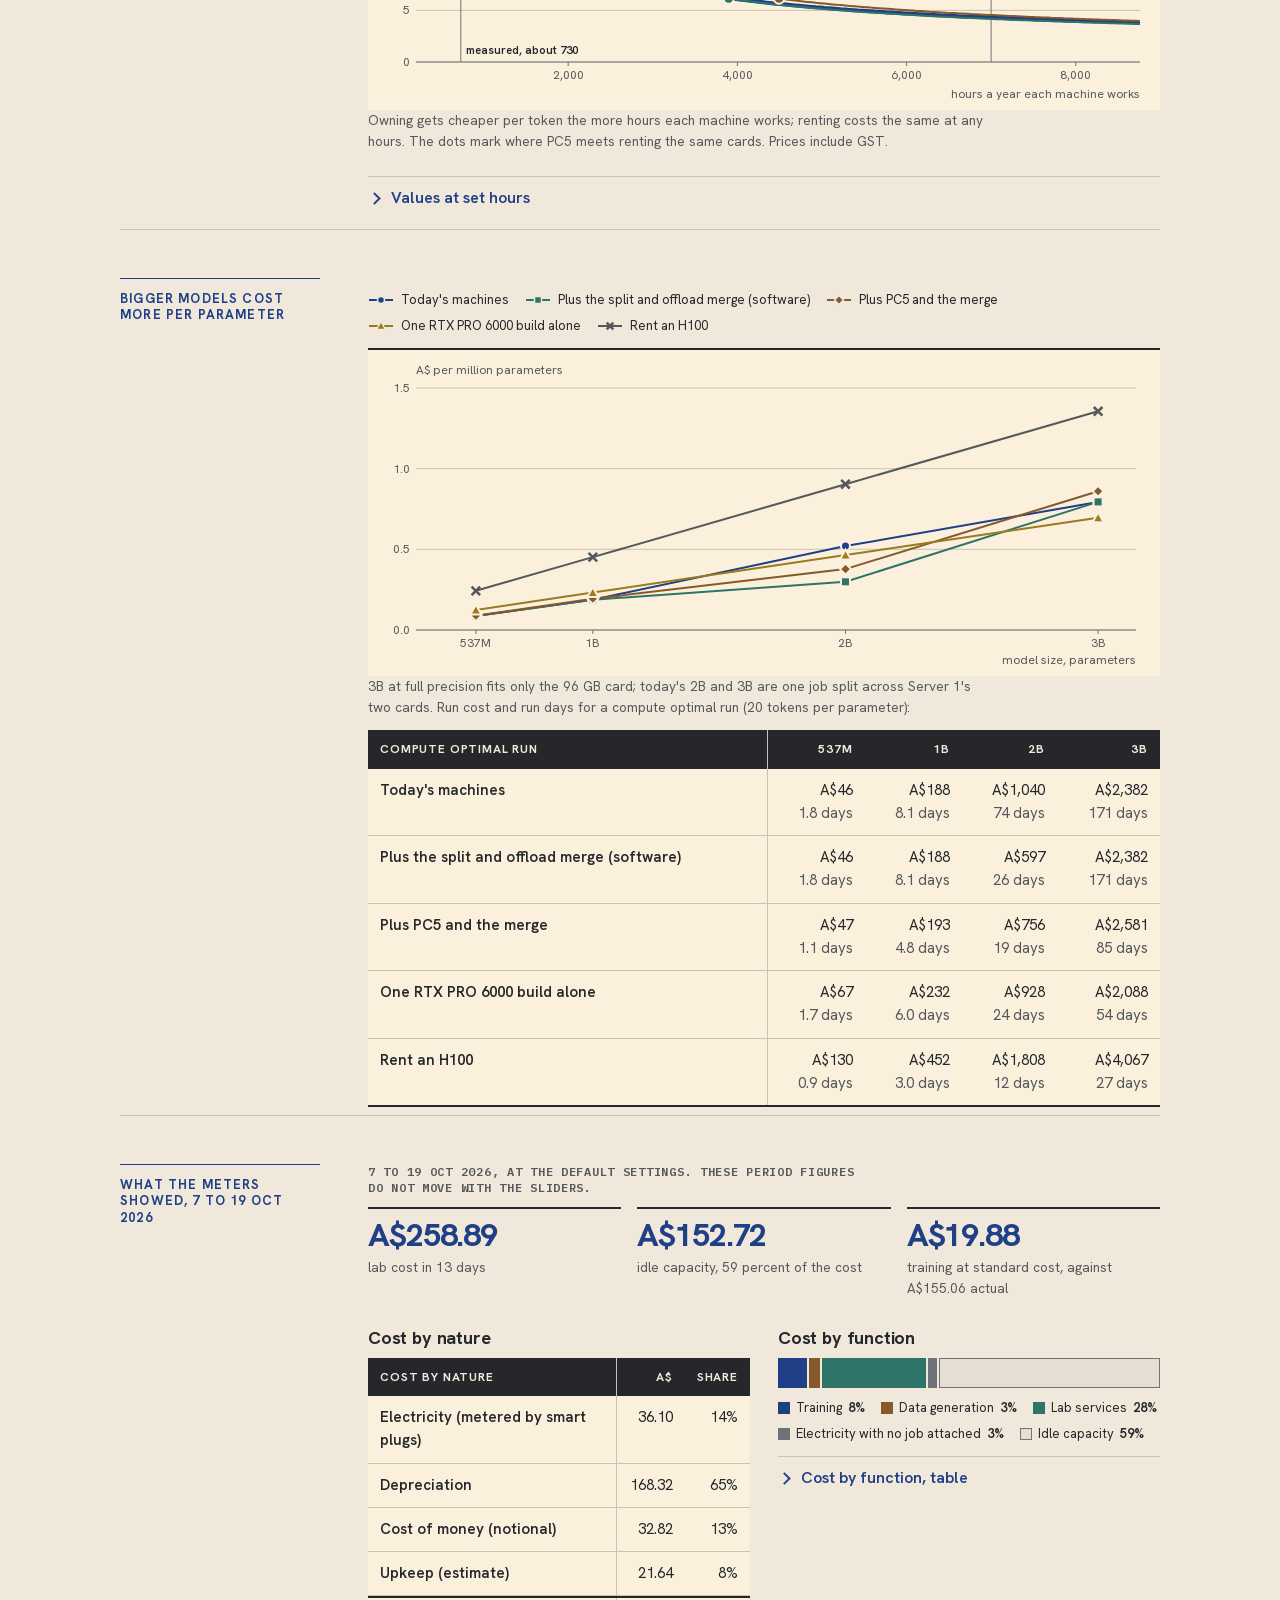
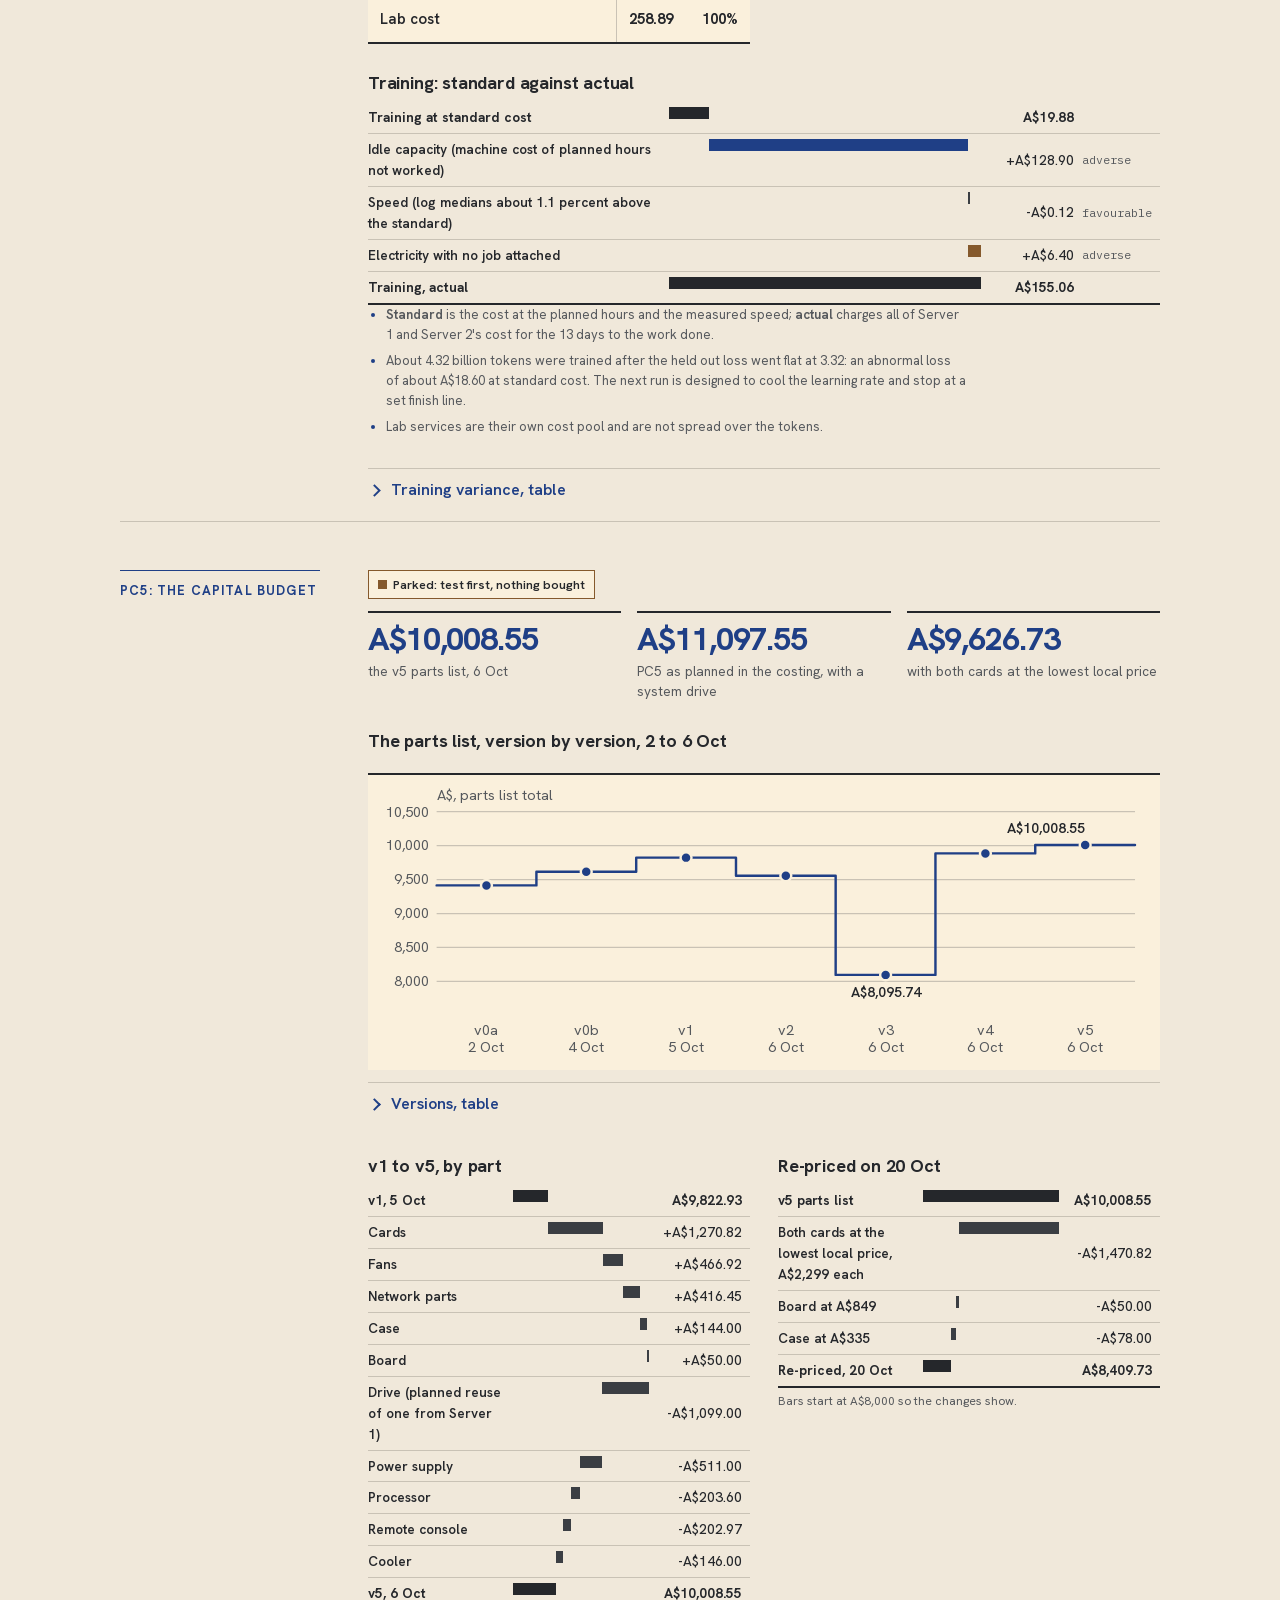
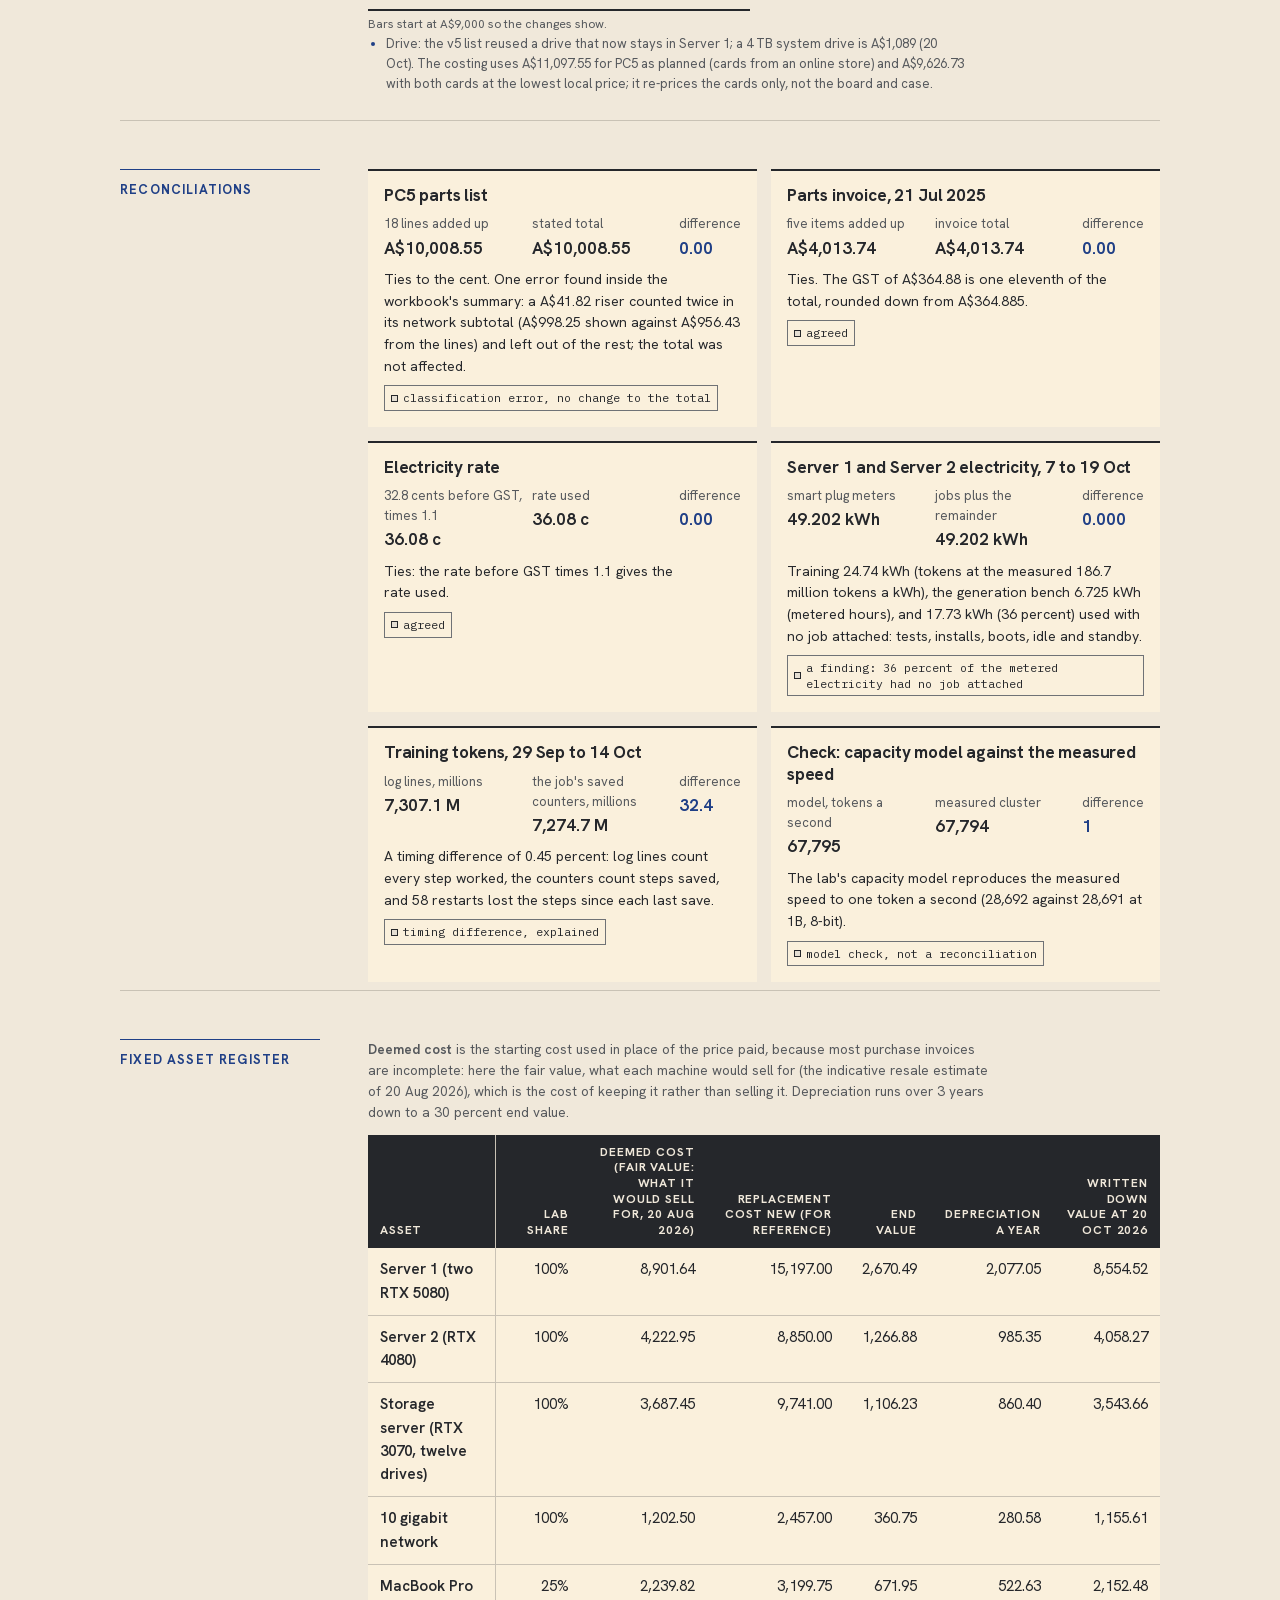
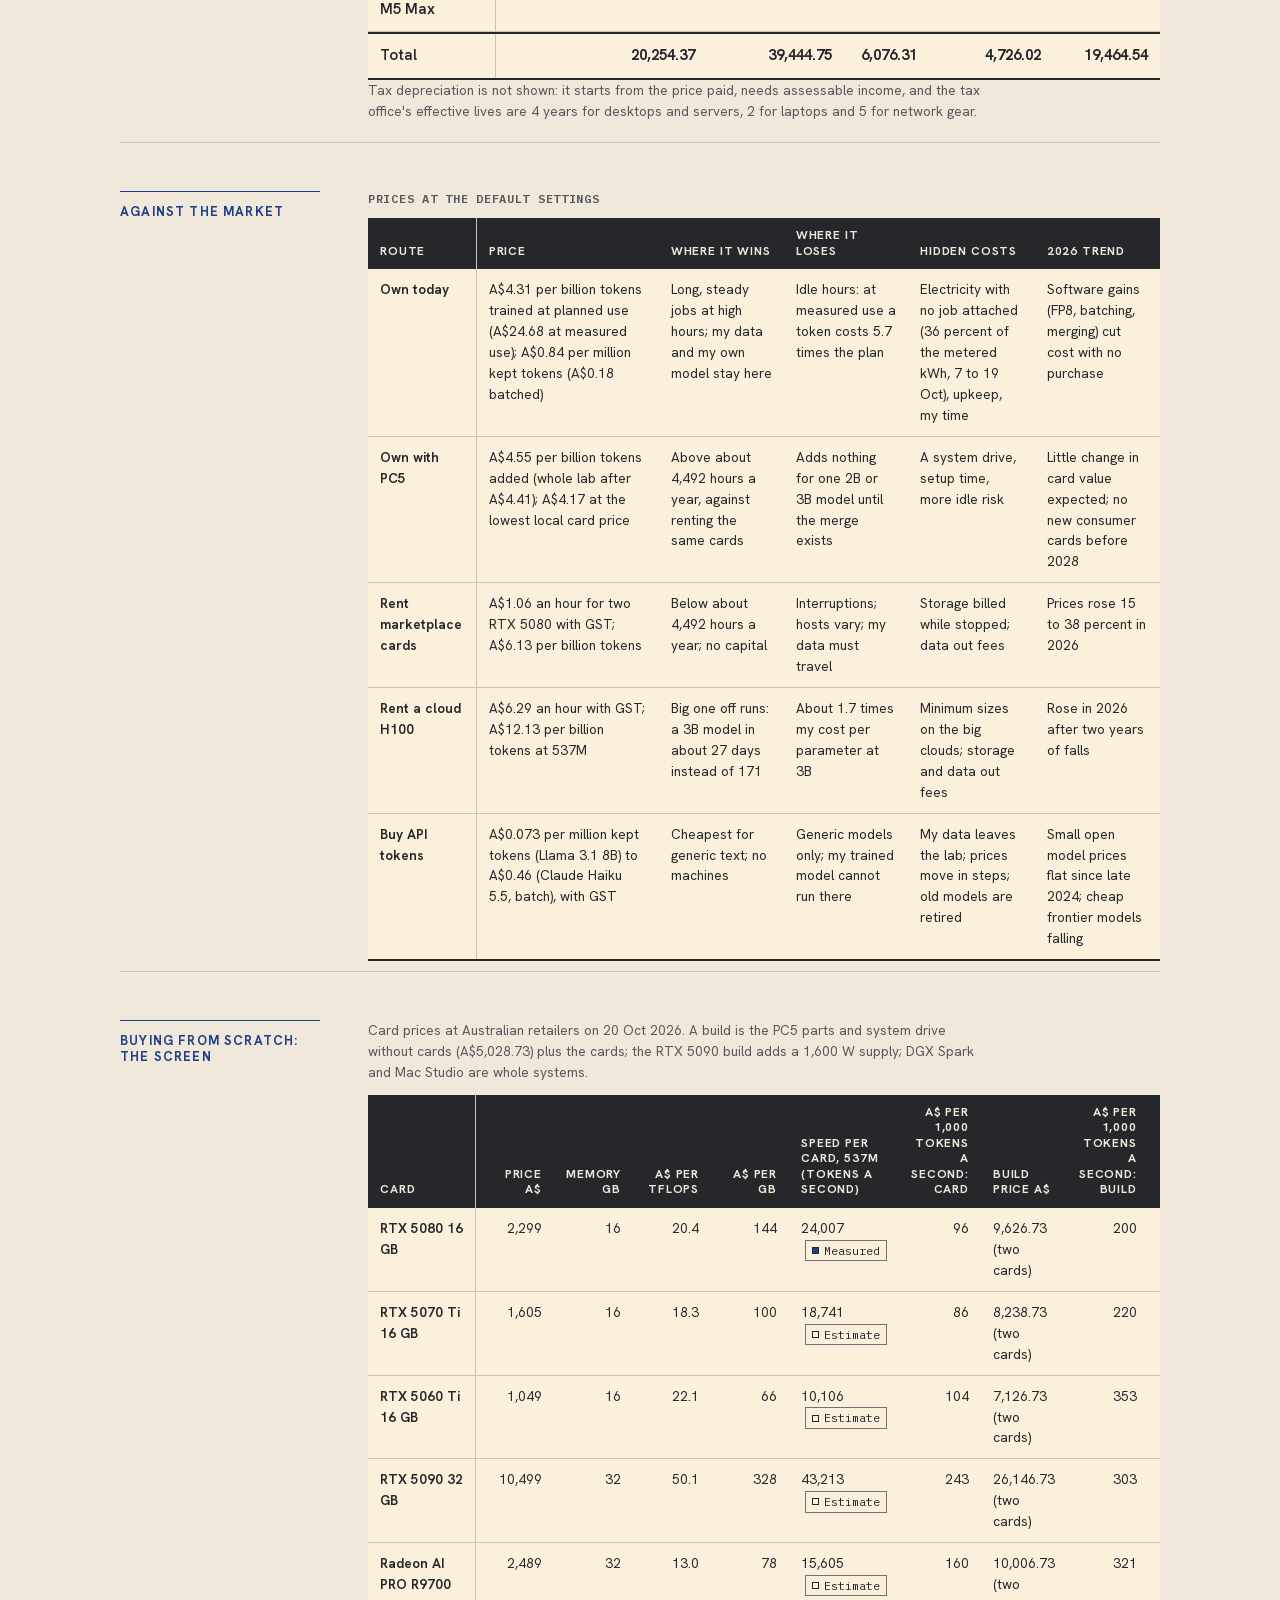
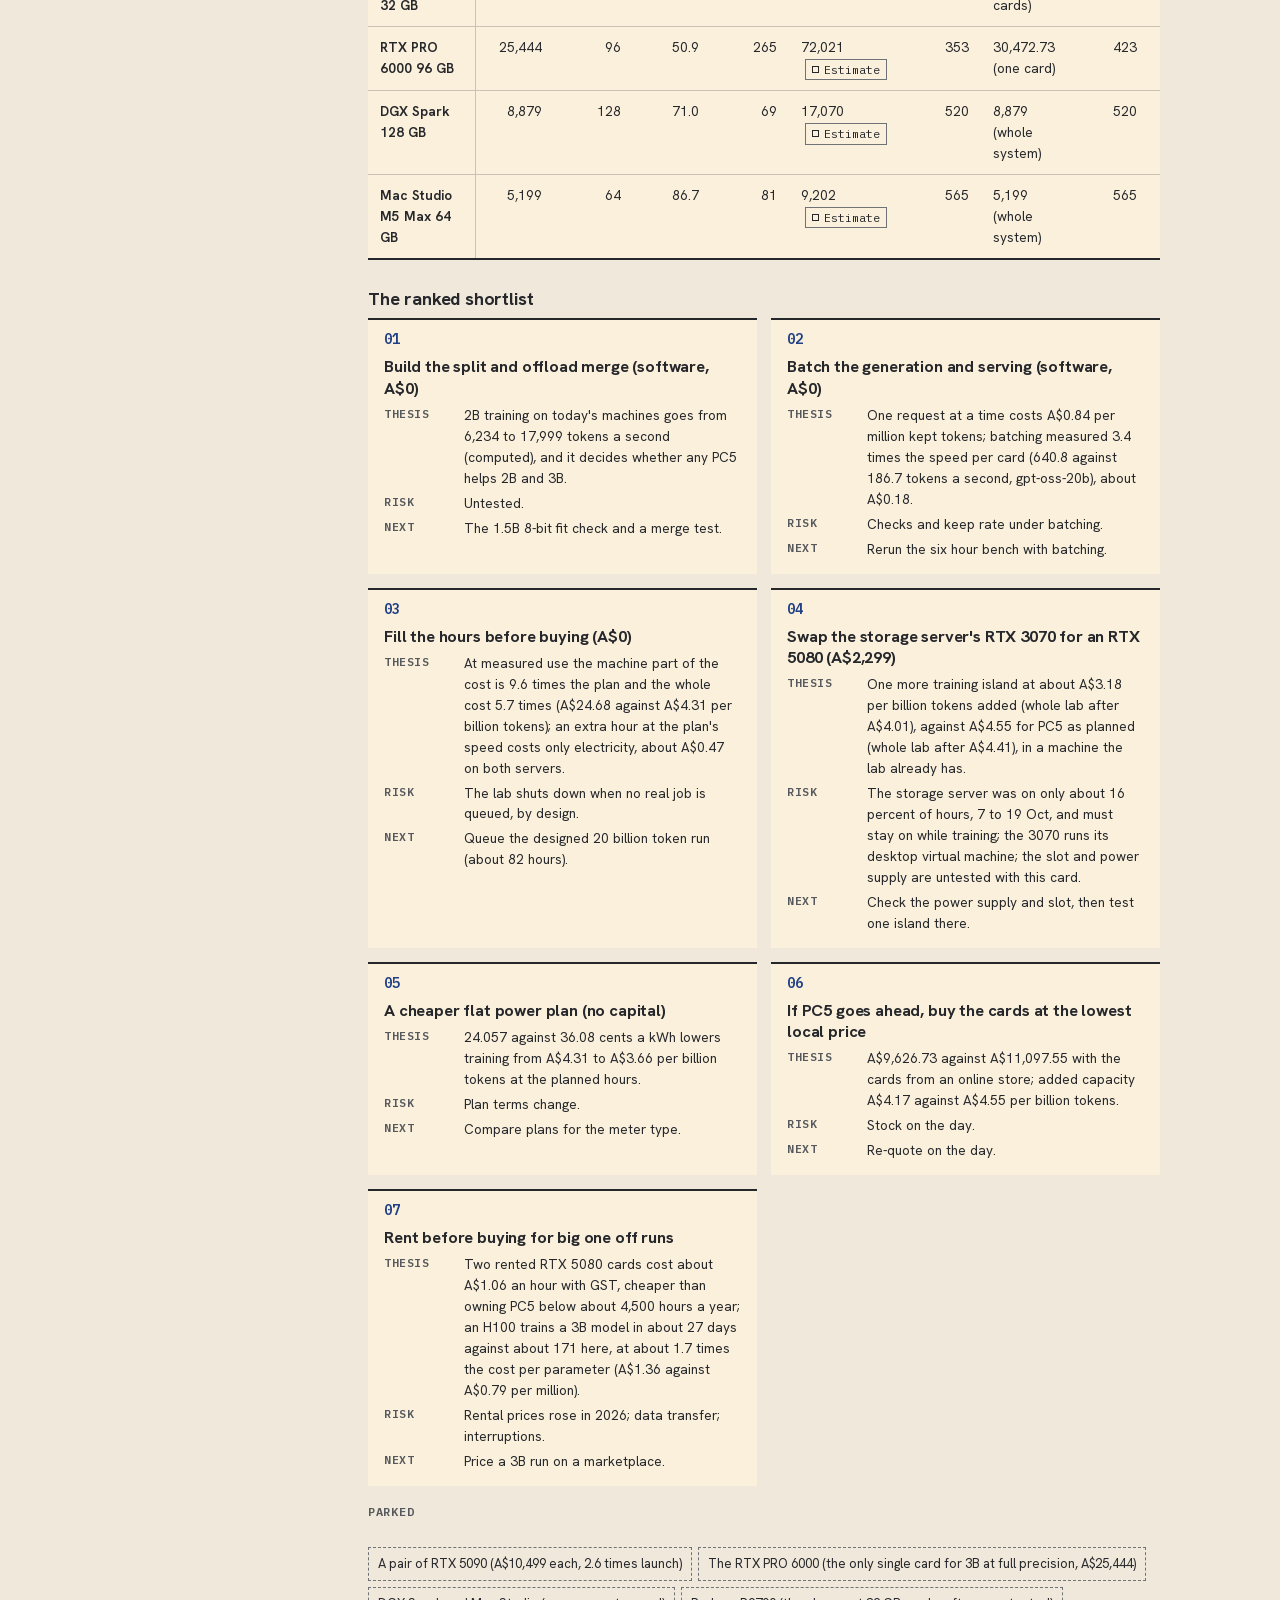
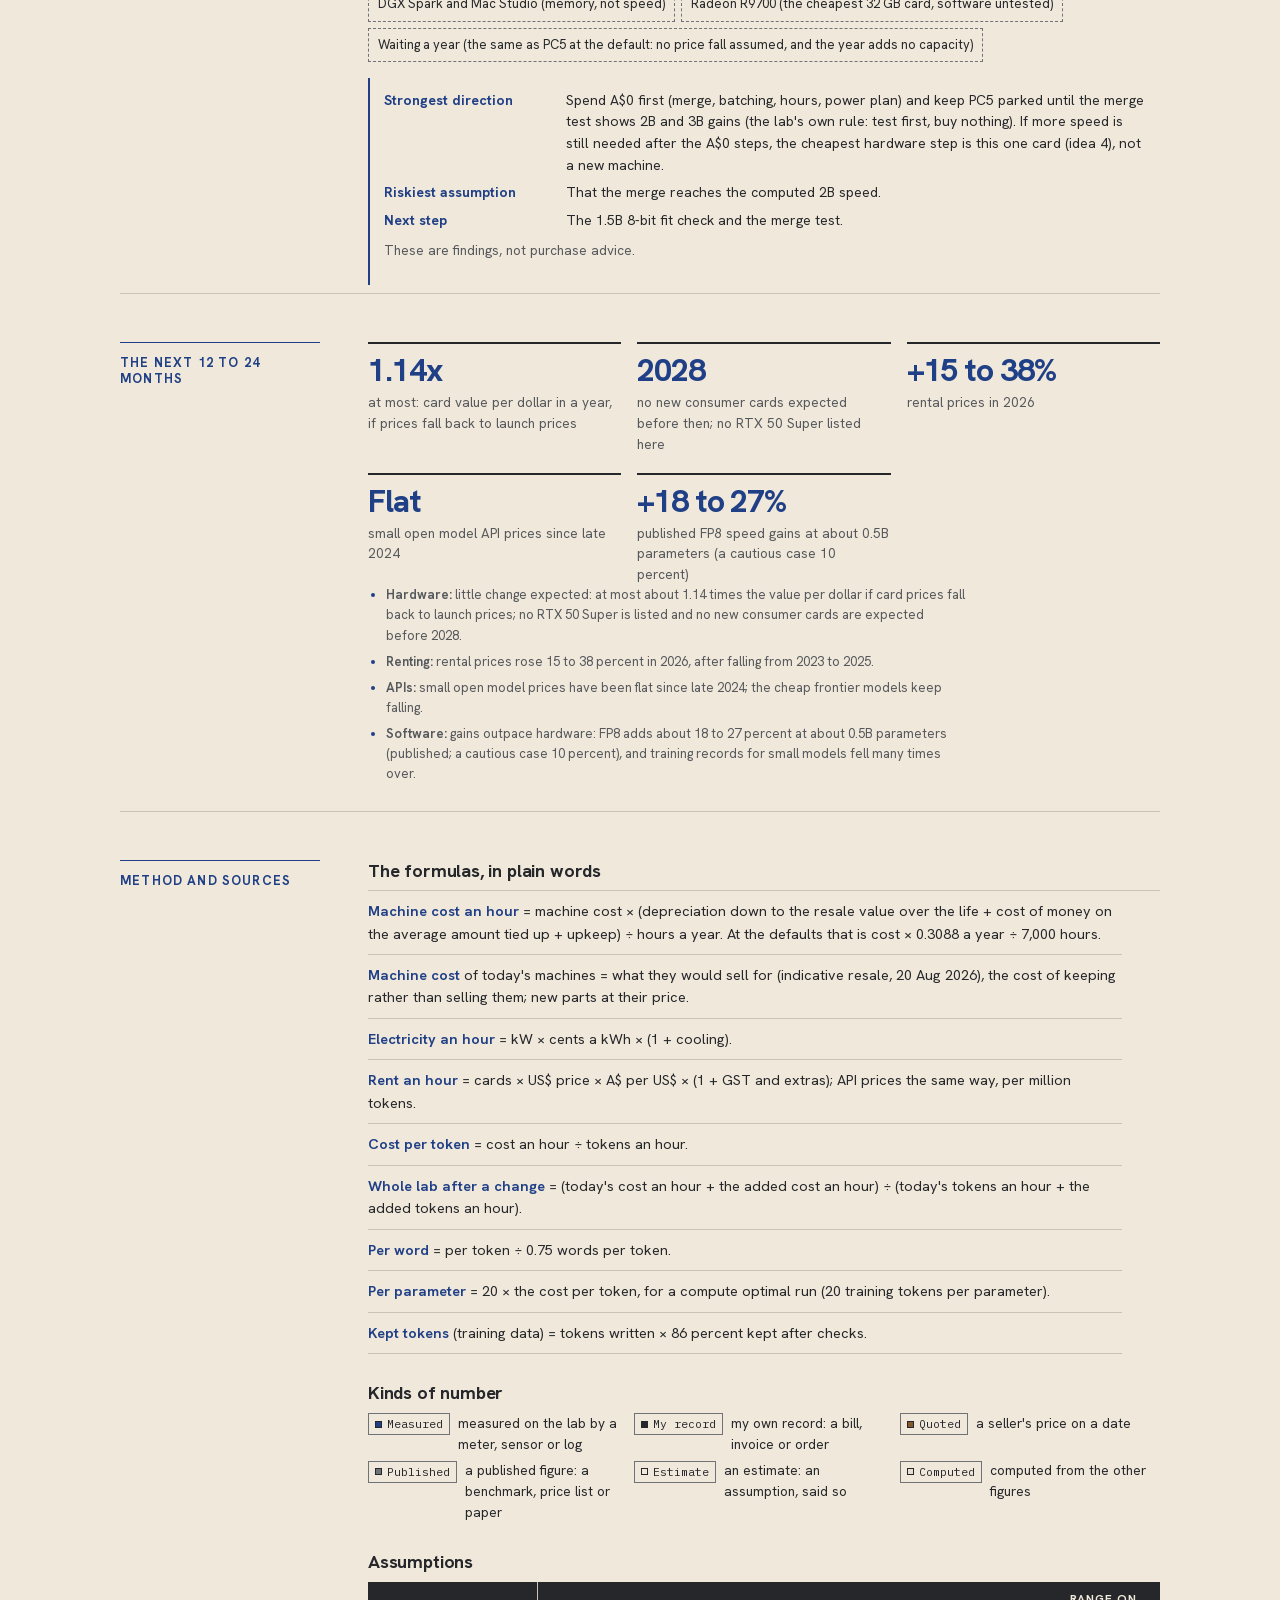
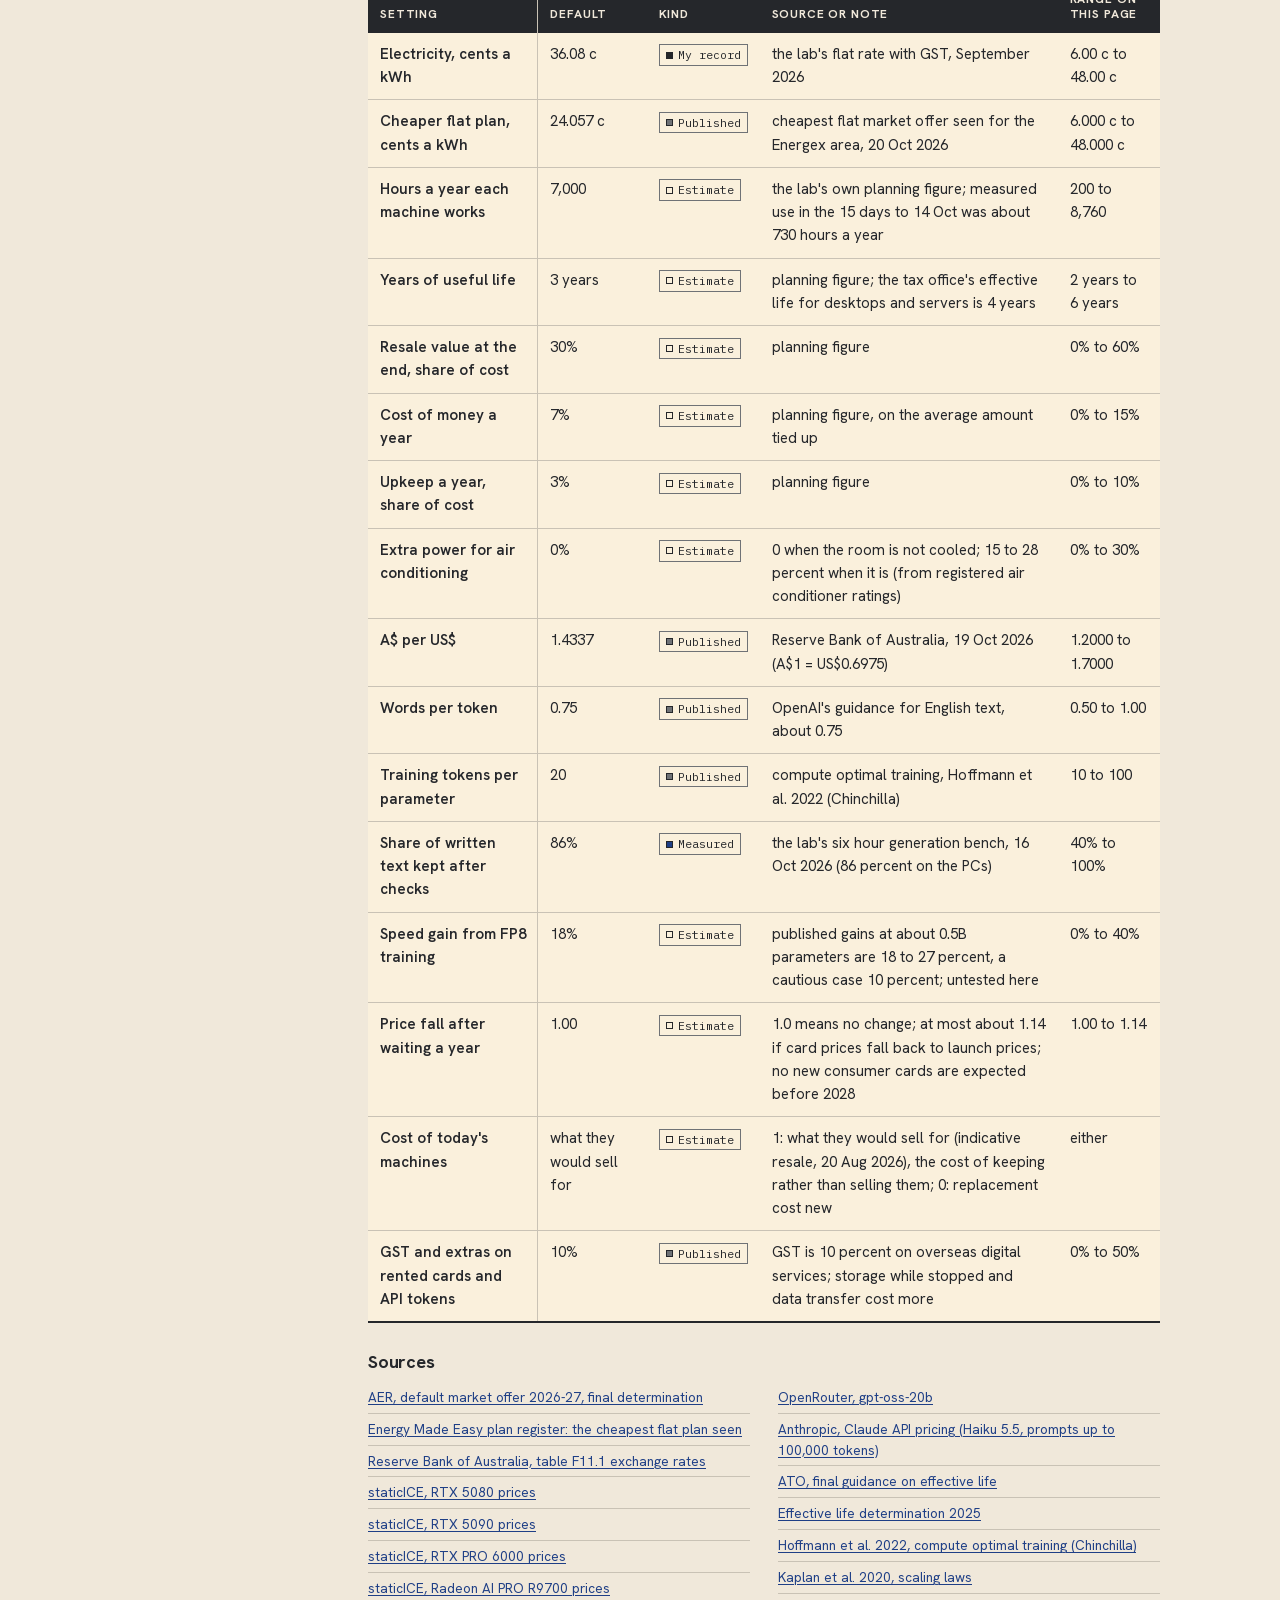
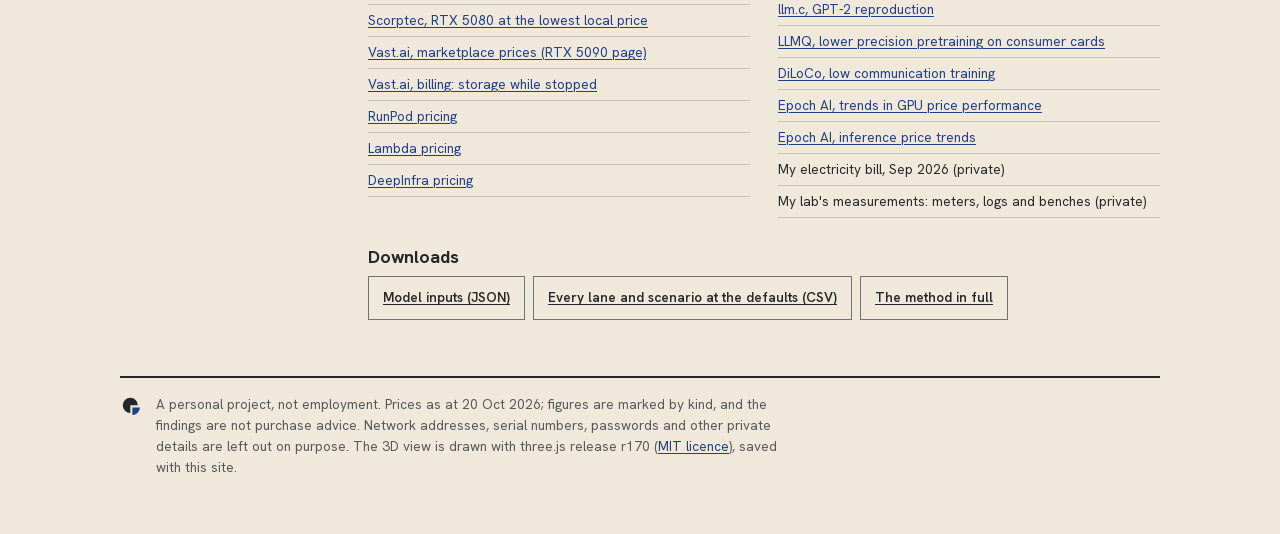
==== commit a22f6845: "Footer notice removed, Light by default: home and main pages" ====
--- a/job-costing.html
+++ b/job-costing.html
@@ -7,10 +7,10 @@
 <meta name="description" content="A job costing study of Kevin Mustafa's home lab: what a token costs to train, to write as training data and to serve, costed like jobs in a factory, with an interactive 3D view, period statements, variances, reconciliations and a capital budget.">
 <meta name="color-scheme" content="light dark">
 <link rel="icon" type="image/svg+xml" href="data:image/svg+xml,%3Csvg xmlns='http://www.w3.org/2000/svg' viewBox='0 0 64 64'%3E%3Cstyle%3E.f{fill:%2325272B}.q{fill:%231F3F86}%40media (prefers-color-scheme:dark){.f{fill:%23F1E9D8}.q{fill:%2386A6E2}}%3C/style%3E%3Cpath class='f' d='M30 30V52A22 22 0 1 1 52 30Z'/%3E%3Cpath class='q' d='M36 36H58A22 22 0 0 1 36 58Z'/%3E%3C/svg%3E">
-<script>try{var t=localStorage.getItem("theme");if(t==="light"||t==="dark")document.documentElement.setAttribute("data-theme",t)}catch(e){}</script>
-<link rel="stylesheet" href="assets/theme.css?v=202610202120">
-<link rel="stylesheet" href="assets/job-costing.css?v=20261020">
-<script src="assets/theme-toggle.js?v=20261020" defer></script>
+<script>try{var t=localStorage.getItem("theme")}catch(e){}if(t==="auto")document.documentElement.setAttribute("data-auto","");else document.documentElement.setAttribute("data-theme",t==="dark"?"dark":"light")</script>
+<link rel="stylesheet" href="assets/theme.css?v=202610210850">
+<link rel="stylesheet" href="assets/job-costing.css?v=202610210850">
+<script src="assets/theme-toggle.js?v=202610210850" defer></script>
 <script src="assets/visits.js?v=202610202120" defer></script>
 </head>
 <body>
@@ -245,7 +245,7 @@
 <ul class="jc-dl"><li><a class="jc-btn" href="assets/job-costing-model.json" download>Model inputs (JSON)</a></li><li><a class="jc-btn" href="job-costing-results.csv" download>Every lane and scenario at the defaults (CSV)</a></li><li><a class="jc-btn" href="docs/job-costing-method.html">The method in full</a></li></ul>
 </section>
 
-<footer><svg class="mark" viewBox="0 0 64 64" aria-hidden="true" focusable="false"><path d="M30 30V52A22 22 0 1 1 52 30Z" fill="var(--ds-ink)"/><path d="M36 36H58A22 22 0 0 1 36 58Z" fill="var(--ds-mark-q)"/></svg><span>A personal project, not employment. Prices as at 20 Oct 2026; figures are marked by kind, and the findings are not purchase advice. Network addresses, serial numbers, passwords and other private details are left out on purpose. The 3D view is drawn with three.js release r170 (<a href="assets/vendor/three-r170/LICENSE.txt">MIT licence</a>), saved with this site.<span class="vlog">Visit log: this site records your IP address, its network and rough location, your browser type, the pages and sections you view, for how long, and what you click. Links in my job applications carry a short code showing which application a visit came from. No cookies, ads or third-party trackers; nothing is sold, shared or published. <a href="visits.html#opt-out">Opt out</a> <a href="visits.html">Details, access and deletion</a></span></span></footer>
+<footer><svg class="mark" viewBox="0 0 64 64" aria-hidden="true" focusable="false"><path d="M30 30V52A22 22 0 1 1 52 30Z" fill="var(--ds-ink)"/><path d="M36 36H58A22 22 0 0 1 36 58Z" fill="var(--ds-mark-q)"/></svg><span>A personal project, not employment. Prices as at 20 Oct 2026; figures are marked by kind, and the findings are not purchase advice. Network addresses, serial numbers, passwords and other private details are left out on purpose. The 3D view is drawn with three.js release r170 (<a href="assets/vendor/three-r170/LICENSE.txt">MIT licence</a>), saved with this site.</span></footer>
 
 </div>
 <div id="tip" role="tooltip"></div>
--- a/assets/theme.css
+++ b/assets/theme.css
@@ -26,9 +26,10 @@
   --line:var(--ds-line); --navy:var(--ds-accent); --navy-soft:var(--ds-tint); --accent:var(--ds-highlight);
   --copper:var(--ds-copper); --grey:var(--ds-line-strong); --metal:var(--ds-line); --rackbg:var(--ds-support);
 }
-/* Theme roles, dark */
+/* Theme roles, dark: chosen Dark, or Auto (html[data-auto], set by the script in each page's head) on a device
+   set to dark. With no choice, and with scripts off, the site is Light. */
 @media (prefers-color-scheme: dark){
-  :root:not([data-theme="light"]){
+  :root[data-auto]:not([data-theme="light"]){
     color-scheme:dark;
     --ds-canvas:#1C2026; --ds-panel:#252930; --ds-ink:#F1E9D8; --ds-muted:#A6A9AE;
     --ds-line:#383C43; --ds-line-strong:#6F7276; --ds-accent:#86A6E2; --ds-on-accent:#1C2026;
@@ -252,7 +253,7 @@
 
 /* Build timeline: 3D skyline, flat heatmap, milestones */
 :root{--sky-hardware:#85592C;--sky-network:#1F3F86;--sky-storage:#9A7B1F;--sky-training:#2E7468;--sky-documentation:#6F7276}
-@media (prefers-color-scheme: dark){:root:not([data-theme="light"]){--sky-hardware:#D8A66E;--sky-network:#86A6E2;--sky-storage:#D9BE6A;--sky-training:#6FB8A8;--sky-documentation:#A6A9AE}}
+@media (prefers-color-scheme: dark){:root[data-auto]:not([data-theme="light"]){--sky-hardware:#D8A66E;--sky-network:#86A6E2;--sky-storage:#D9BE6A;--sky-training:#6FB8A8;--sky-documentation:#A6A9AE}}
 :root[data-theme="dark"]{--sky-hardware:#D8A66E;--sky-network:#86A6E2;--sky-storage:#D9BE6A;--sky-training:#6FB8A8;--sky-documentation:#A6A9AE}
 .vh{position:absolute!important;width:1px;height:1px;overflow:hidden;clip:rect(0 0 0 0);white-space:nowrap}
 .sky .figs{margin-top:20px}
@@ -312,10 +313,8 @@
 .sky-note{margin-top:14px;font-size:13px;color:var(--ds-muted)}
 @media (max-width:640px){.sky-stage{height:360px}.sky-hint{display:none}}
 
-/* Visit log: the footer notice, the home page count and the opt-out switch on visits.html (added 20 Oct 2026) */
-footer .vlog{display:block;margin-top:8px}
-footer .vlog a{white-space:nowrap;margin-right:14px}
-footer .vlog a:last-child{margin-right:0}
+/* Visit log: the home page count and the opt-out switch on visits.html (added 20 Oct 2026; the footer notice
+   was taken out on 21 Oct 2026) */
 footer .vcount{display:block;margin-top:8px;font:600 12.5px/1.4 var(--ds-mono);color:var(--ds-ink)}
 footer .vcount[hidden]{display:none}
 label.optout{display:flex;align-items:center;gap:14px;margin:16px 0 8px;padding:14px 16px;min-height:56px;background:var(--ds-panel);border-left:2px solid var(--ds-accent);max-width:44em;cursor:pointer}
--- a/assets/job-costing.css
+++ b/assets/job-costing.css
@@ -3,7 +3,7 @@
 
 /* page colour roles: machine cost (navy), electricity (copper), rent or API price (muted grey) */
 :root{--jc-mach:var(--ds-accent);--jc-elec:var(--ds-copper);--jc-rent:#A8A49B;--jc-tot:var(--ds-ink);--jc-step:var(--ds-support);--jc-s3:var(--sky-training);--jc-s4:var(--sky-storage)}
-@media (prefers-color-scheme: dark){:root:not([data-theme="light"]){--jc-rent:#6F7276}}
+@media (prefers-color-scheme: dark){:root[data-auto]:not([data-theme="light"]){--jc-rent:#6F7276}}
 :root[data-theme="dark"]{--jc-rent:#6F7276}
 
 .jc-app [hidden]{display:none!important}
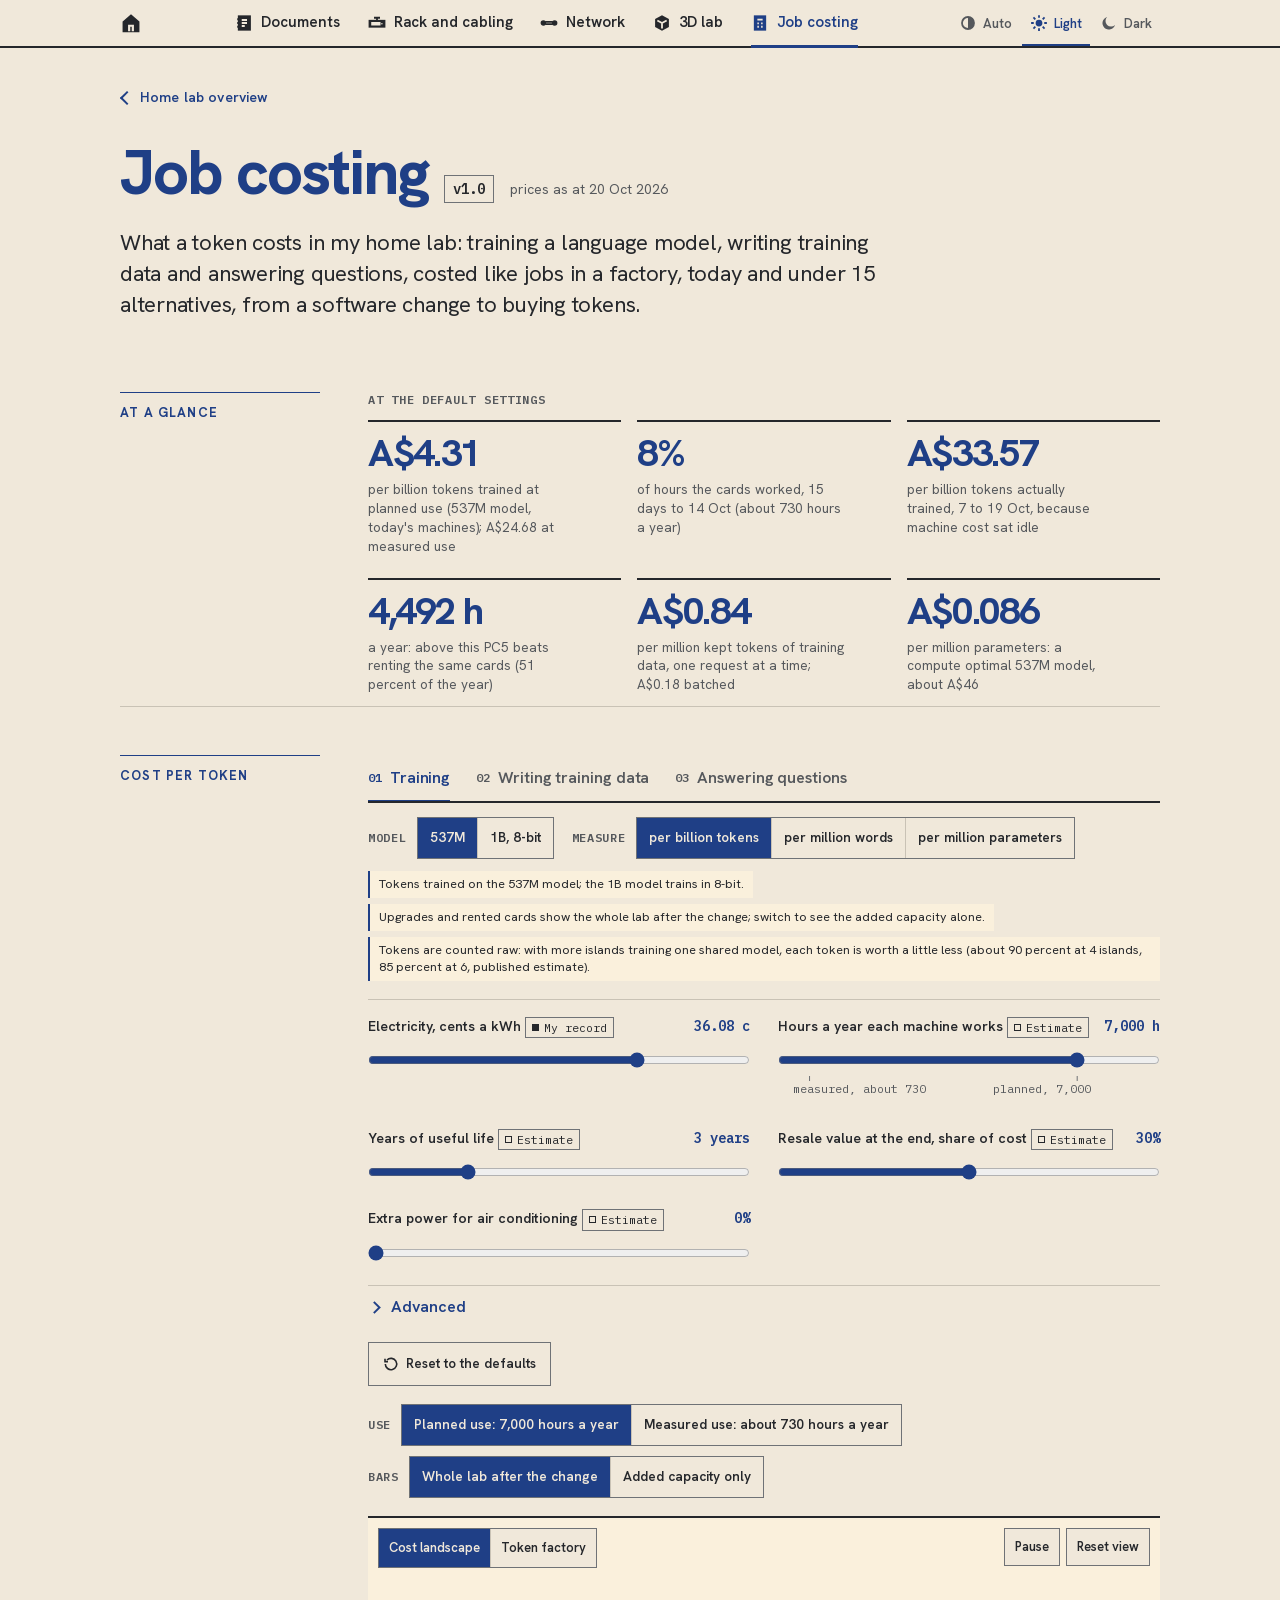
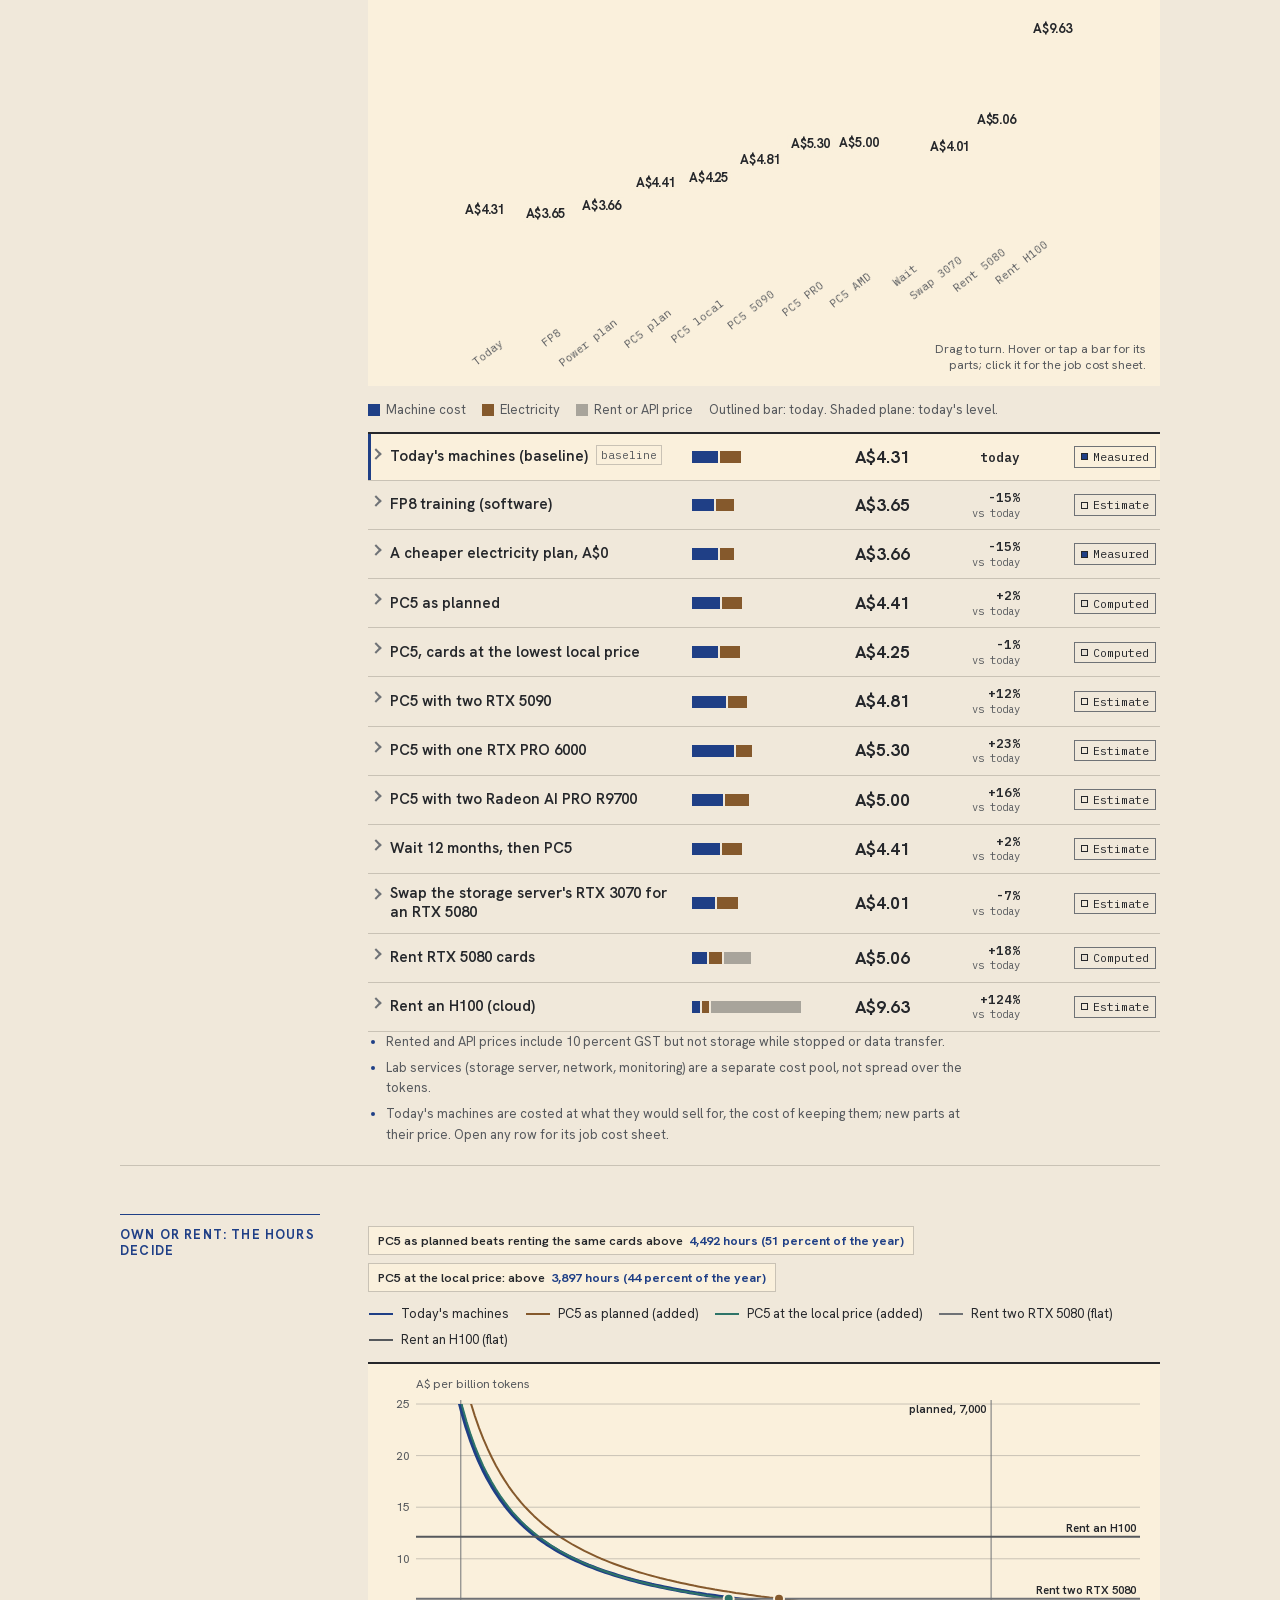
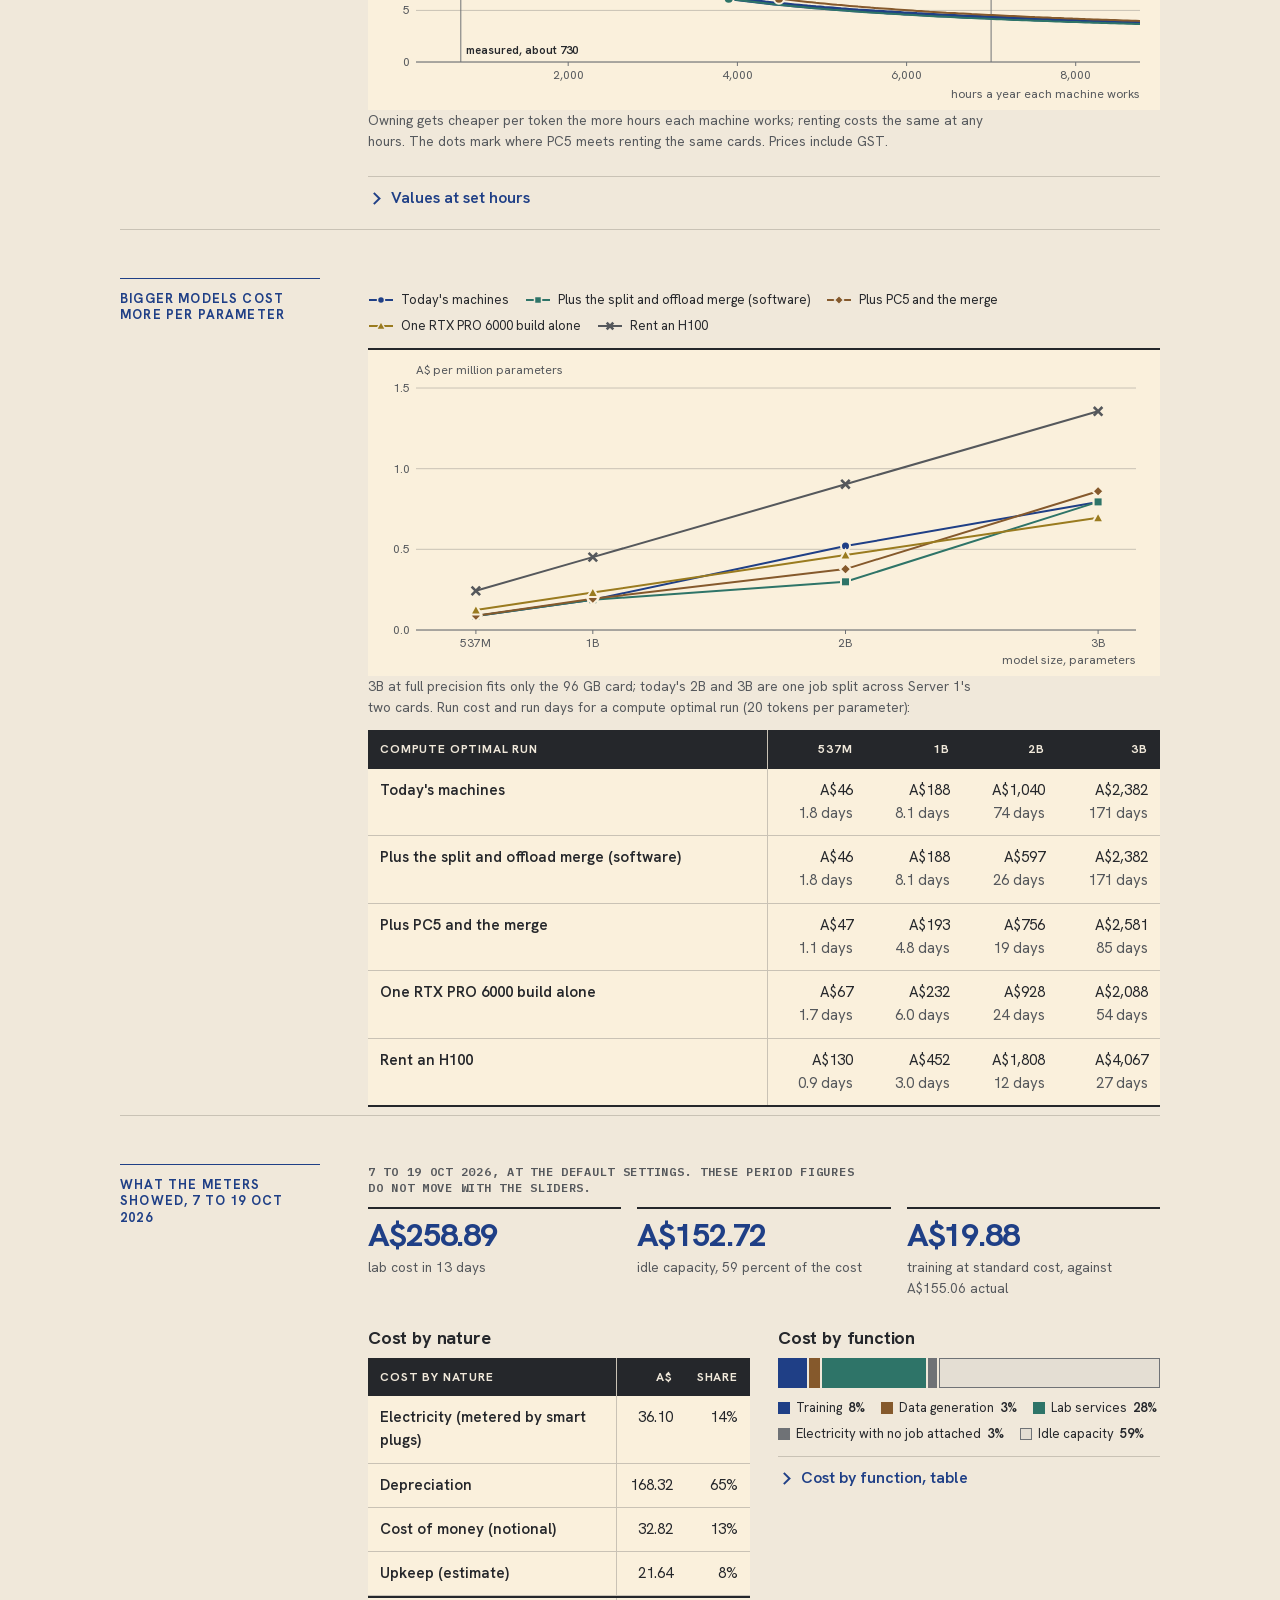
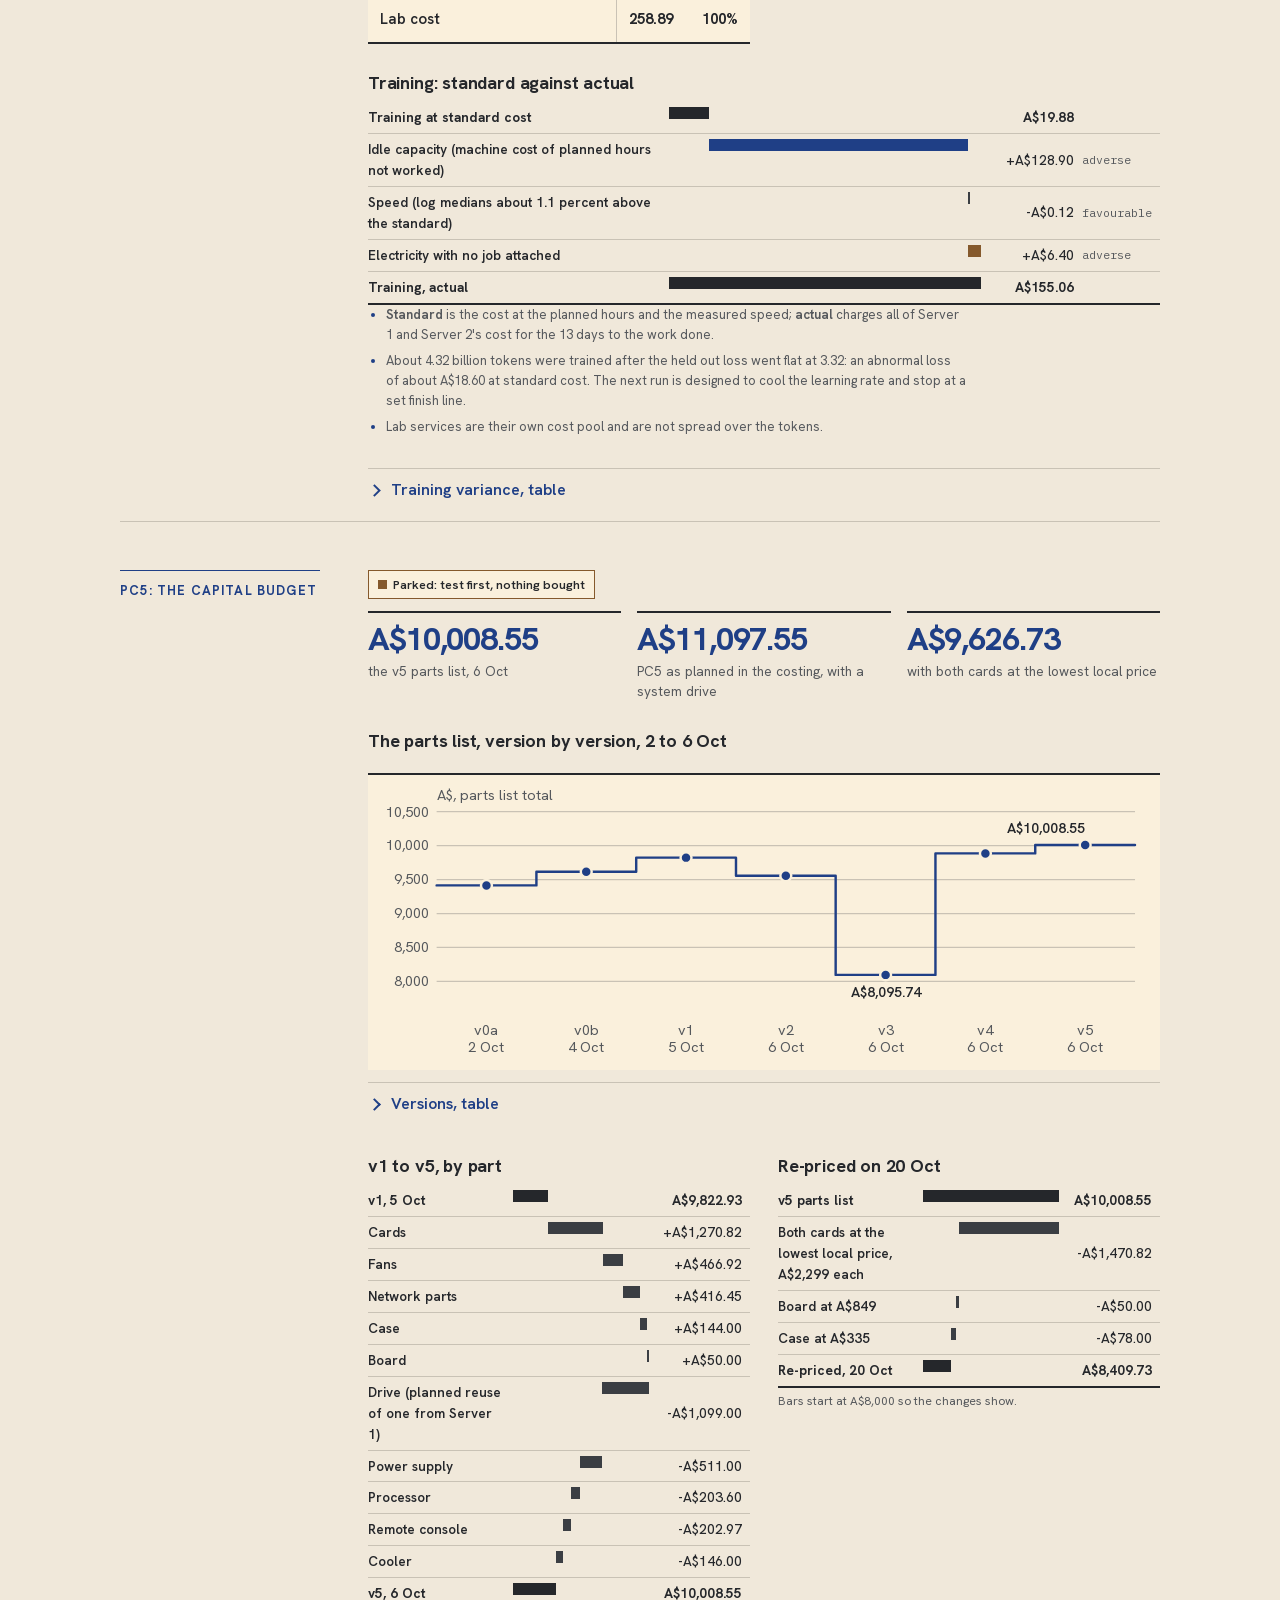
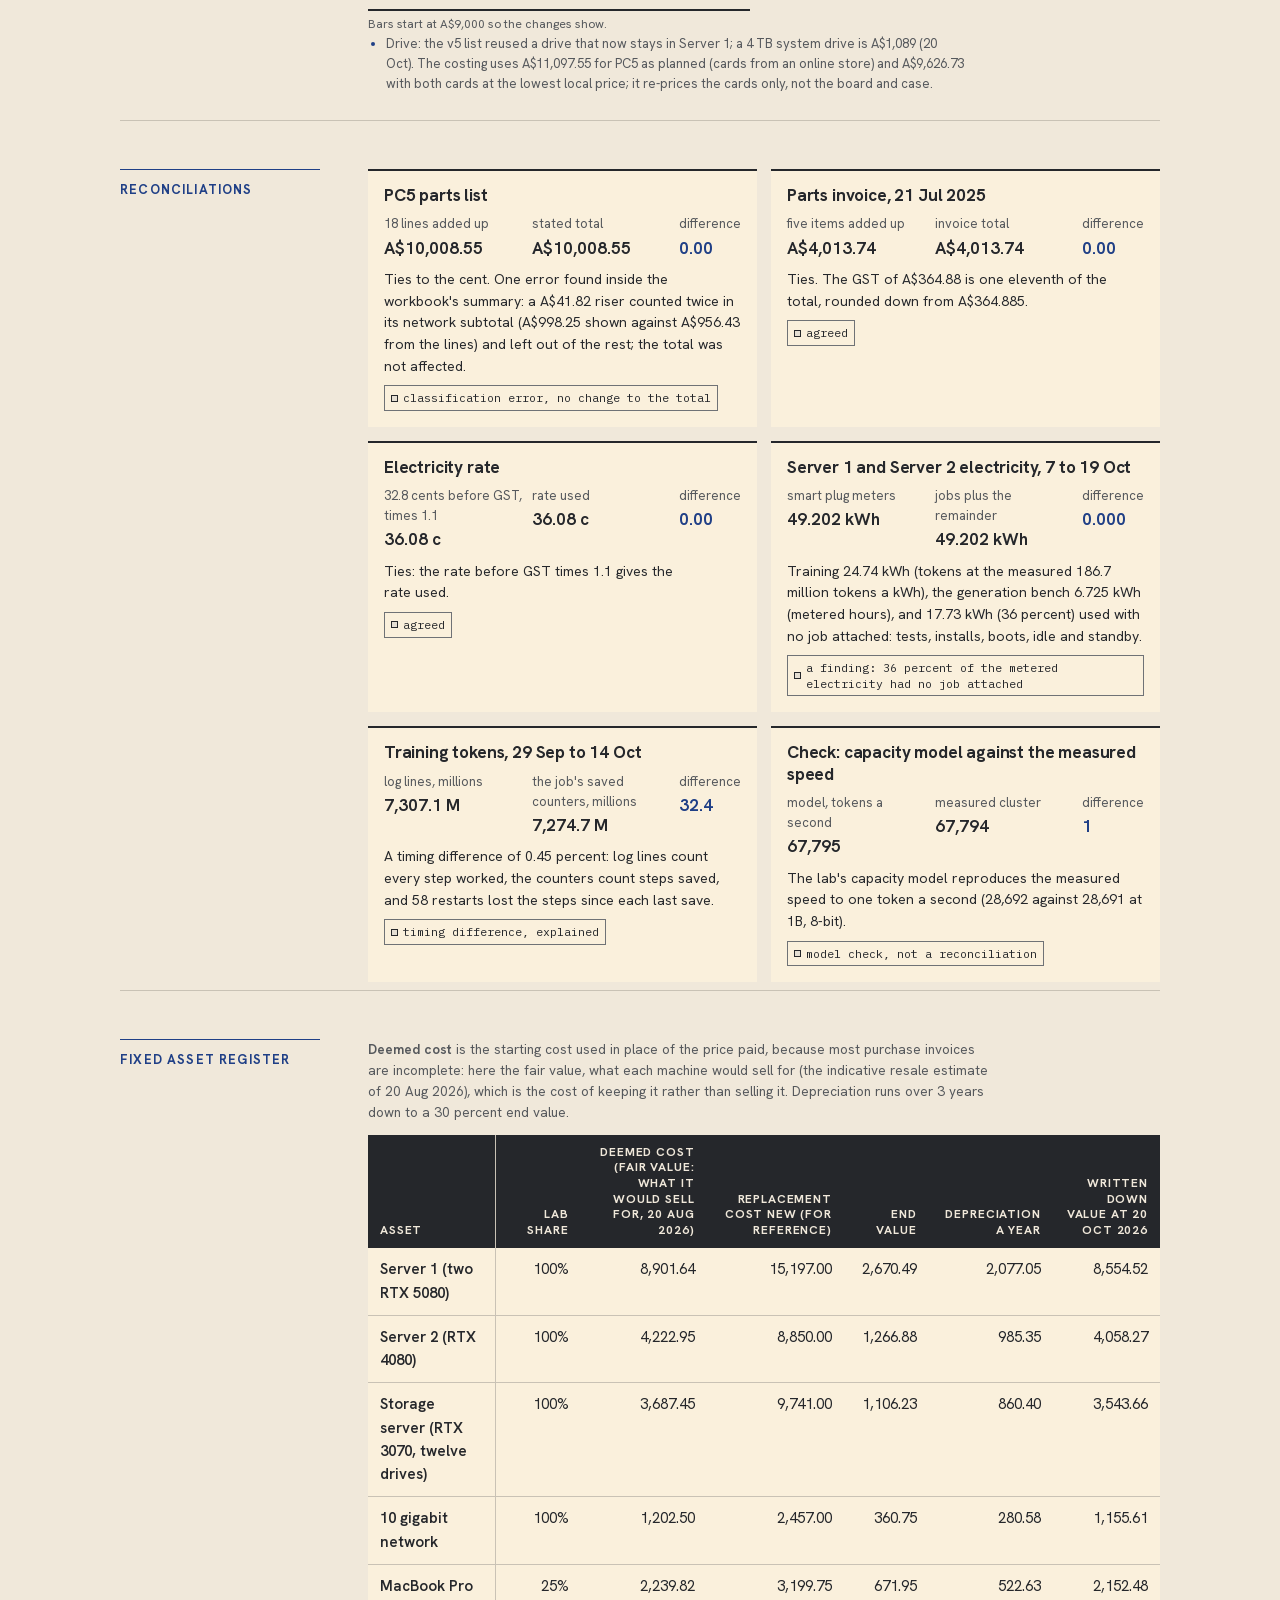
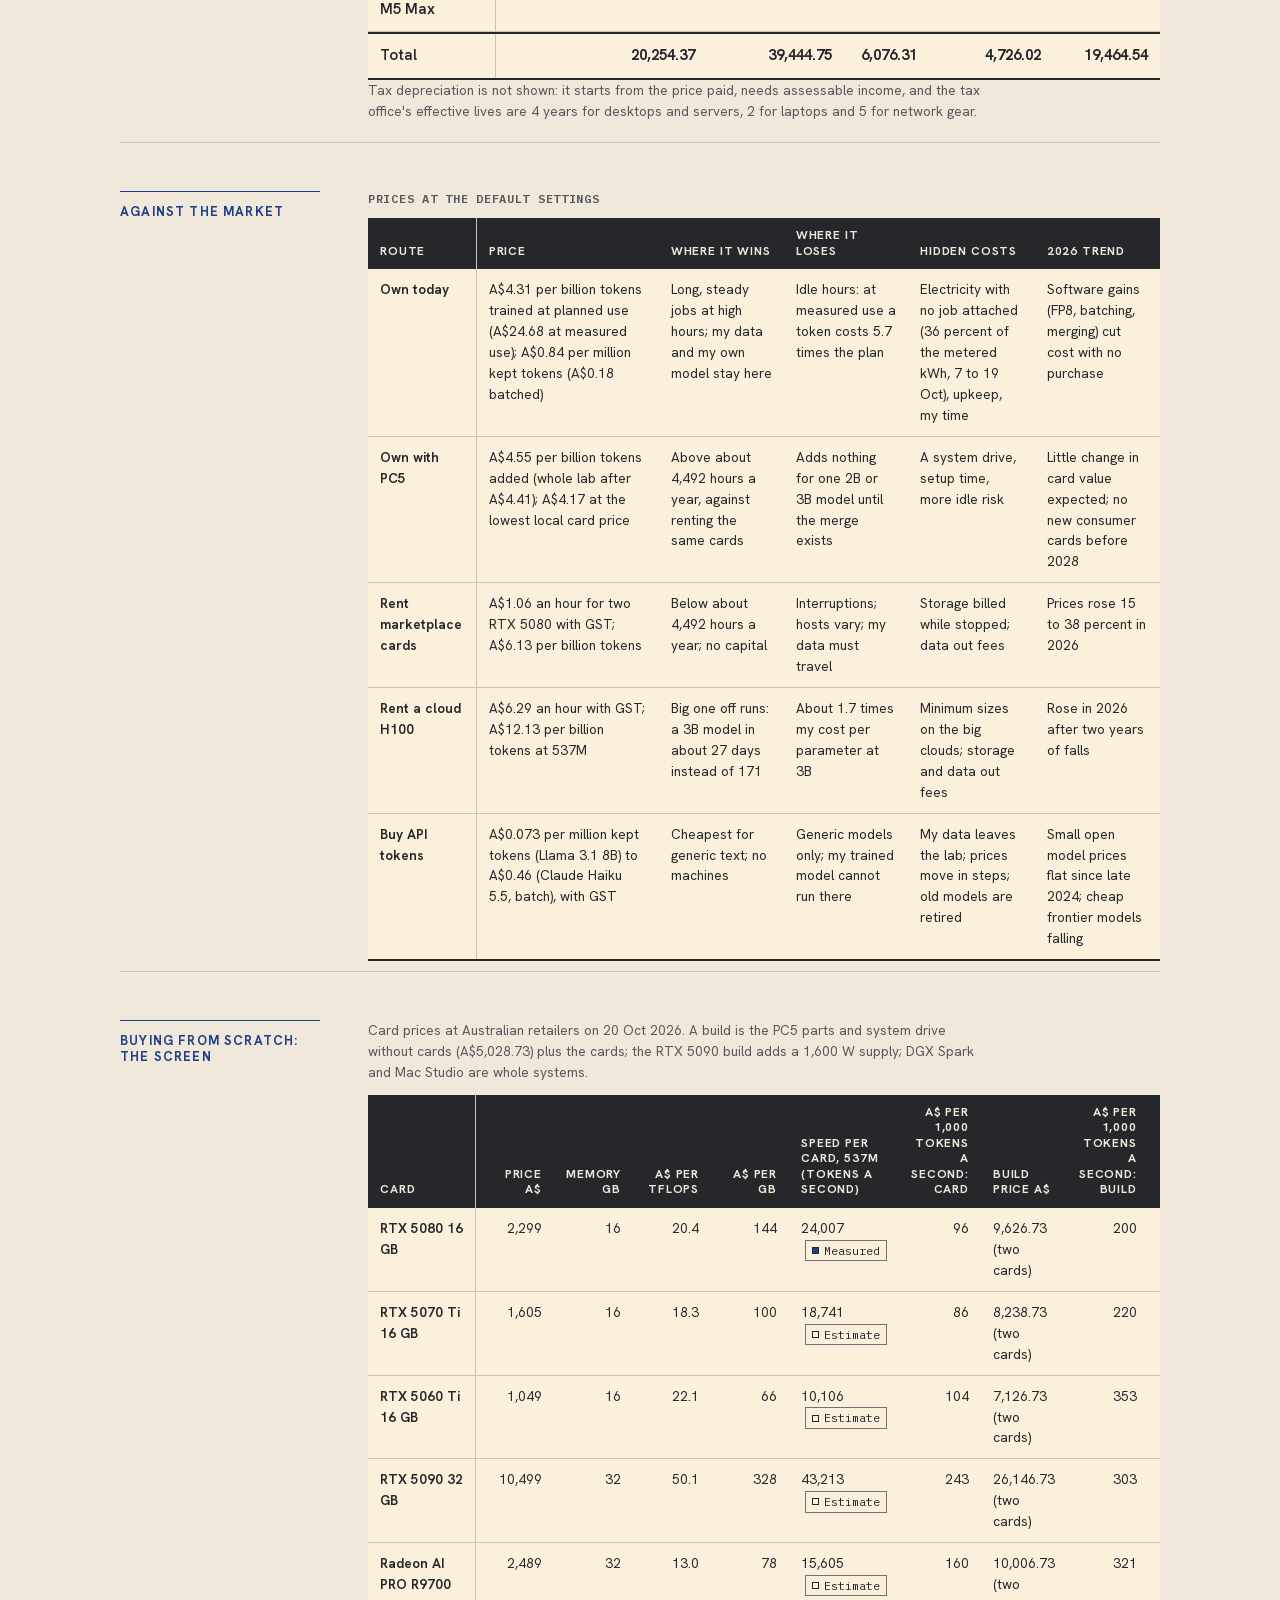
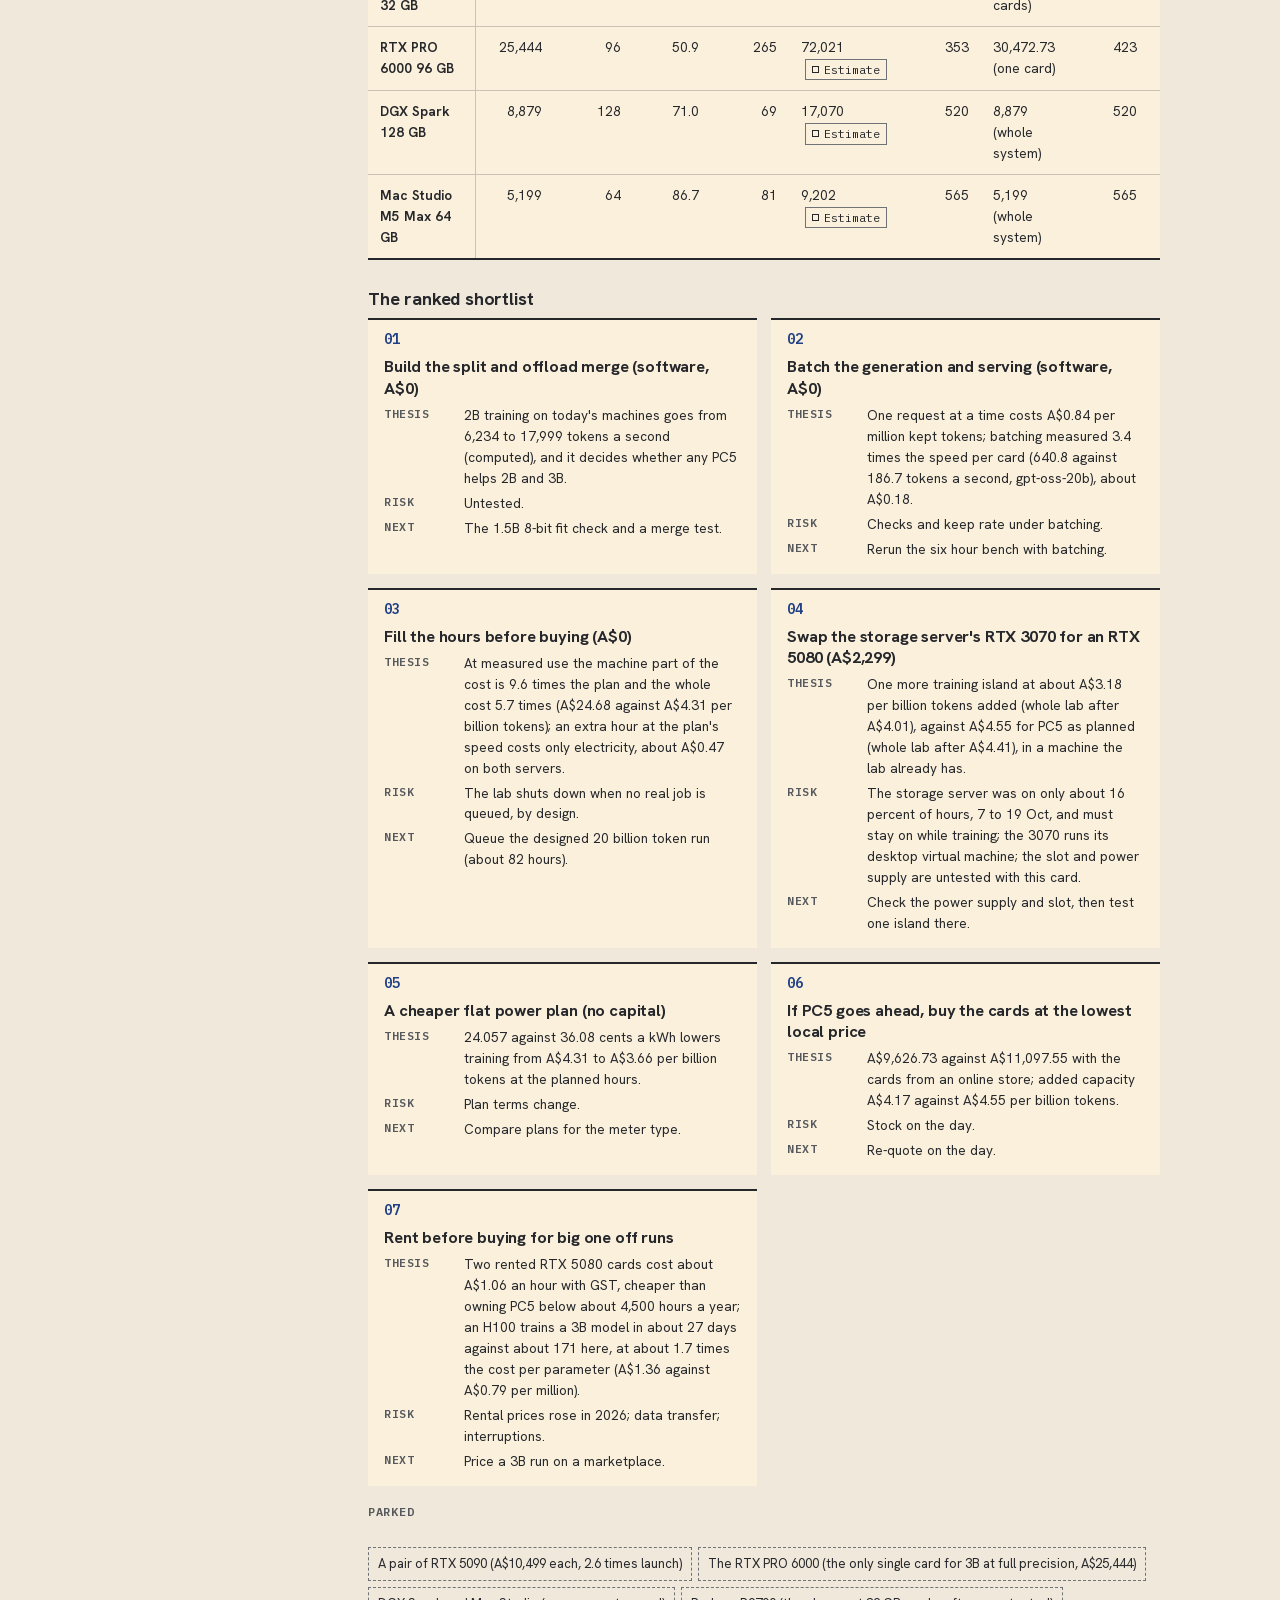
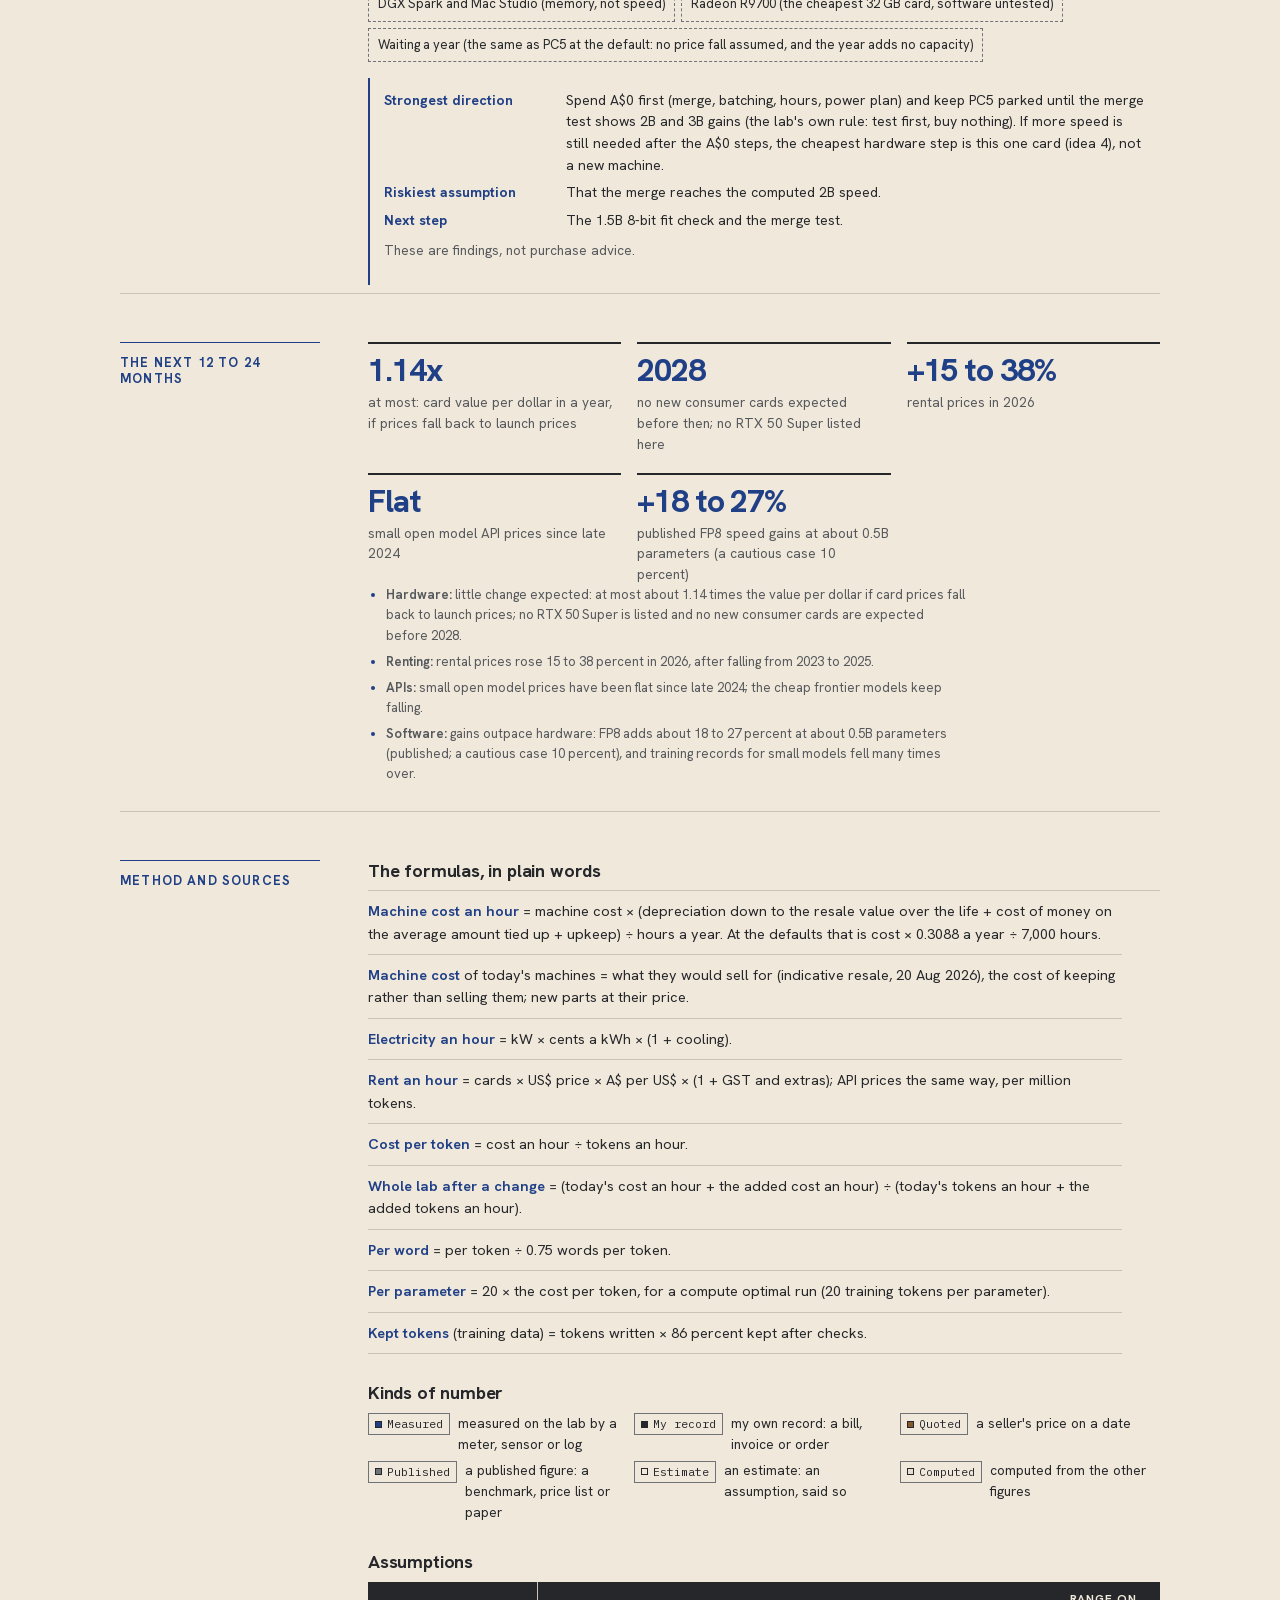
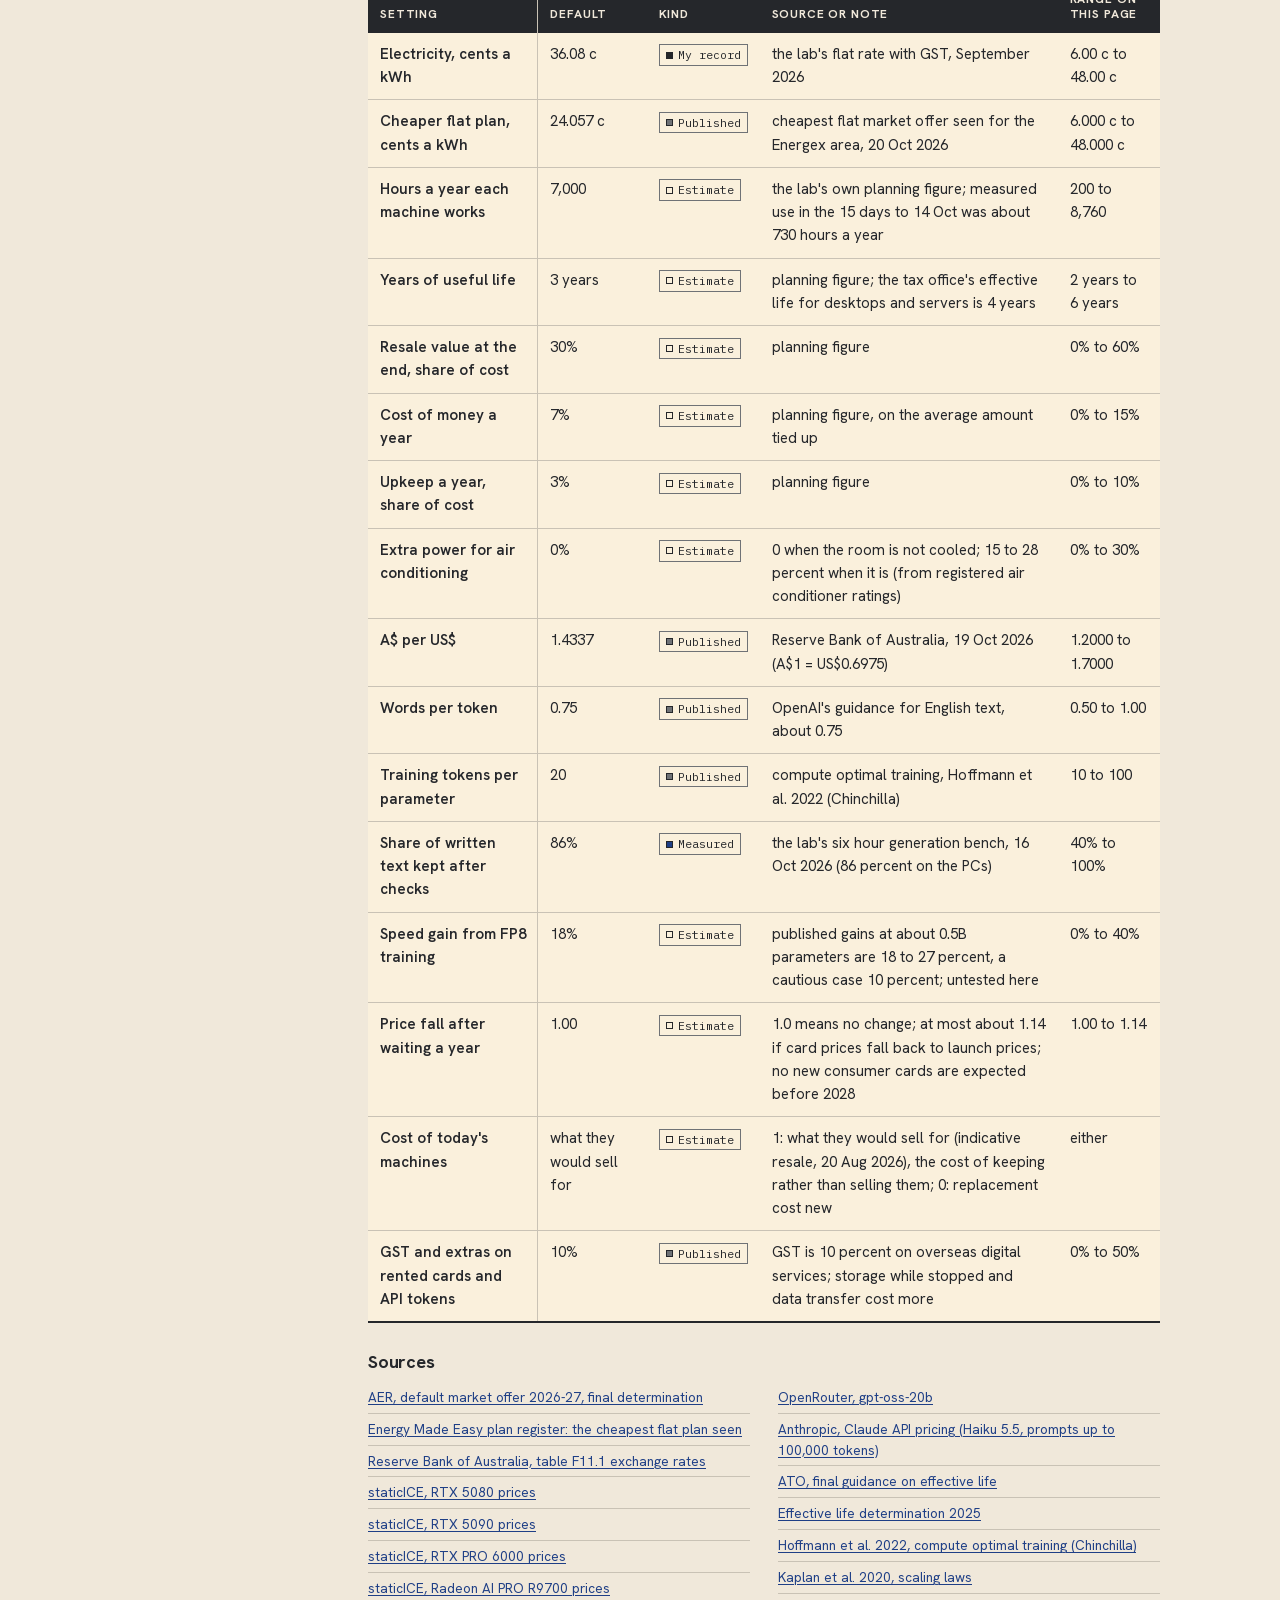
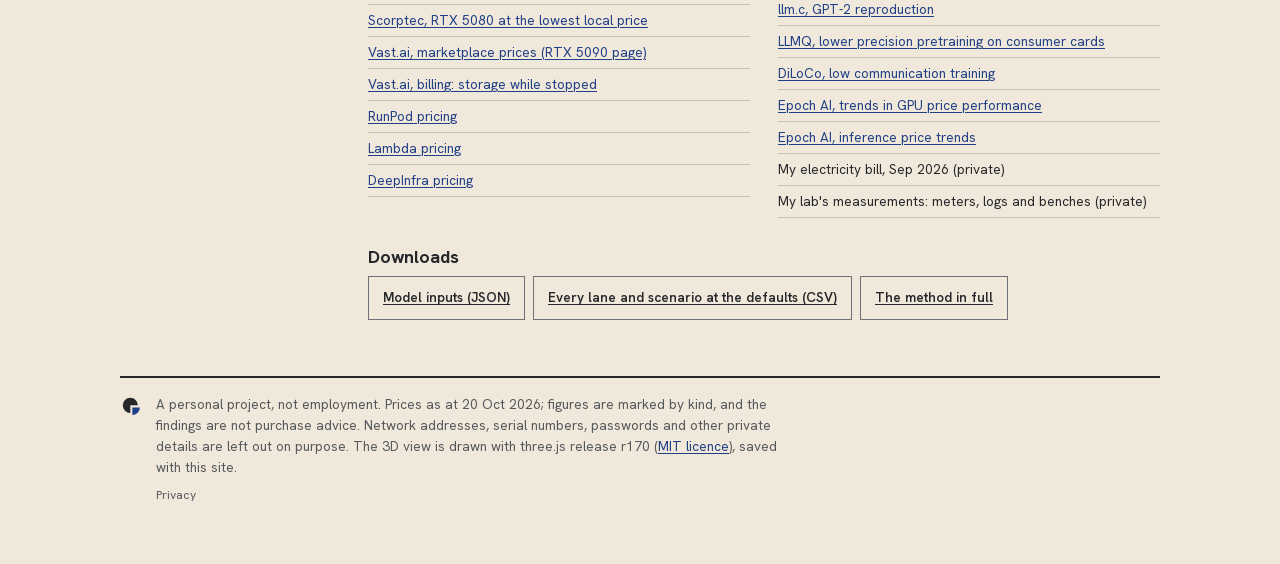
==== commit 5d4aaec0: "Footer Privacy link: home and main pages; privacy page heading" ====
--- a/job-costing.html
+++ b/job-costing.html
@@ -8,7 +8,7 @@
 <meta name="color-scheme" content="light dark">
 <link rel="icon" type="image/svg+xml" href="data:image/svg+xml,%3Csvg xmlns='http://www.w3.org/2000/svg' viewBox='0 0 64 64'%3E%3Cstyle%3E.f{fill:%2325272B}.q{fill:%231F3F86}%40media (prefers-color-scheme:dark){.f{fill:%23F1E9D8}.q{fill:%2386A6E2}}%3C/style%3E%3Cpath class='f' d='M30 30V52A22 22 0 1 1 52 30Z'/%3E%3Cpath class='q' d='M36 36H58A22 22 0 0 1 36 58Z'/%3E%3C/svg%3E">
 <script>try{var t=localStorage.getItem("theme")}catch(e){}if(t==="auto")document.documentElement.setAttribute("data-auto","");else document.documentElement.setAttribute("data-theme",t==="dark"?"dark":"light")</script>
-<link rel="stylesheet" href="assets/theme.css?v=202610210850">
+<link rel="stylesheet" href="assets/theme.css?v=202610210906">
 <link rel="stylesheet" href="assets/job-costing.css?v=202610210850">
 <script src="assets/theme-toggle.js?v=202610210850" defer></script>
 <script src="assets/visits.js?v=202610202120" defer></script>
@@ -245,7 +245,7 @@
 <ul class="jc-dl"><li><a class="jc-btn" href="assets/job-costing-model.json" download>Model inputs (JSON)</a></li><li><a class="jc-btn" href="job-costing-results.csv" download>Every lane and scenario at the defaults (CSV)</a></li><li><a class="jc-btn" href="docs/job-costing-method.html">The method in full</a></li></ul>
 </section>
 
-<footer><svg class="mark" viewBox="0 0 64 64" aria-hidden="true" focusable="false"><path d="M30 30V52A22 22 0 1 1 52 30Z" fill="var(--ds-ink)"/><path d="M36 36H58A22 22 0 0 1 36 58Z" fill="var(--ds-mark-q)"/></svg><span>A personal project, not employment. Prices as at 20 Oct 2026; figures are marked by kind, and the findings are not purchase advice. Network addresses, serial numbers, passwords and other private details are left out on purpose. The 3D view is drawn with three.js release r170 (<a href="assets/vendor/three-r170/LICENSE.txt">MIT licence</a>), saved with this site.</span></footer>
+<footer><svg class="mark" viewBox="0 0 64 64" aria-hidden="true" focusable="false"><path d="M30 30V52A22 22 0 1 1 52 30Z" fill="var(--ds-ink)"/><path d="M36 36H58A22 22 0 0 1 36 58Z" fill="var(--ds-mark-q)"/></svg><span>A personal project, not employment. Prices as at 20 Oct 2026; figures are marked by kind, and the findings are not purchase advice. Network addresses, serial numbers, passwords and other private details are left out on purpose. The 3D view is drawn with three.js release r170 (<a href="assets/vendor/three-r170/LICENSE.txt">MIT licence</a>), saved with this site.<a class="privacy" href="visits.html">Privacy</a></span></footer>
 
 </div>
 <div id="tip" role="tooltip"></div>
--- a/assets/theme.css
+++ b/assets/theme.css
@@ -327,3 +327,8 @@
 label.optout .sw:focus-visible{outline:2px solid var(--ds-focus);outline-offset:3px}
 #nocount-note{margin:0 0 8px;color:var(--ds-muted);font-size:14px}
 @media (prefers-reduced-motion:reduce){label.optout .sw::after{transition:none}}
+
+/* Footer: the Privacy link to visits.html, kept low key (added 21 Oct 2026). A real link, reachable by keyboard and
+   there with scripts off; the muted colour meets 4.5 to 1 on both themes; the padding makes a 24 px tall target. */
+footer a.privacy{display:block;width:fit-content;margin-top:4px;padding:6px 0;font-size:12px;line-height:1.2;color:var(--ds-muted);text-decoration:none}
+footer a.privacy:hover,footer a.privacy:focus-visible{text-decoration:underline}
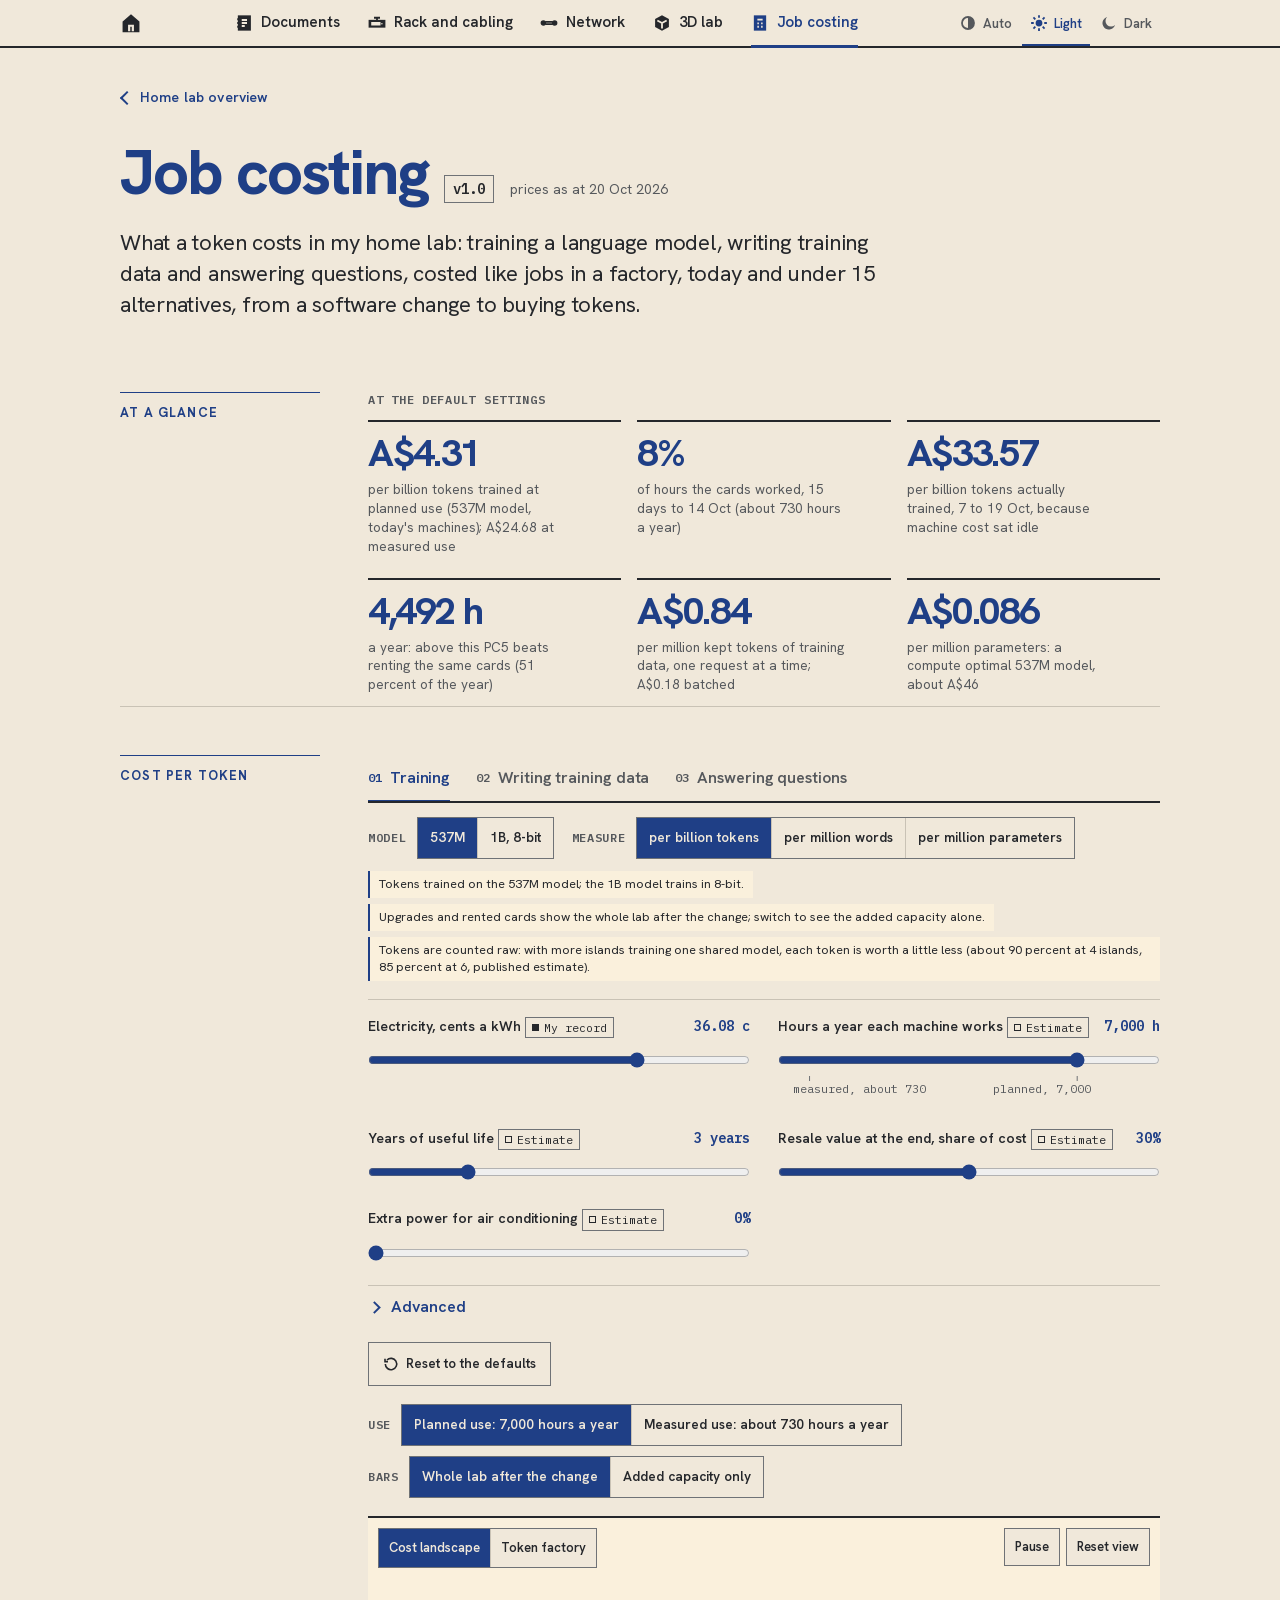
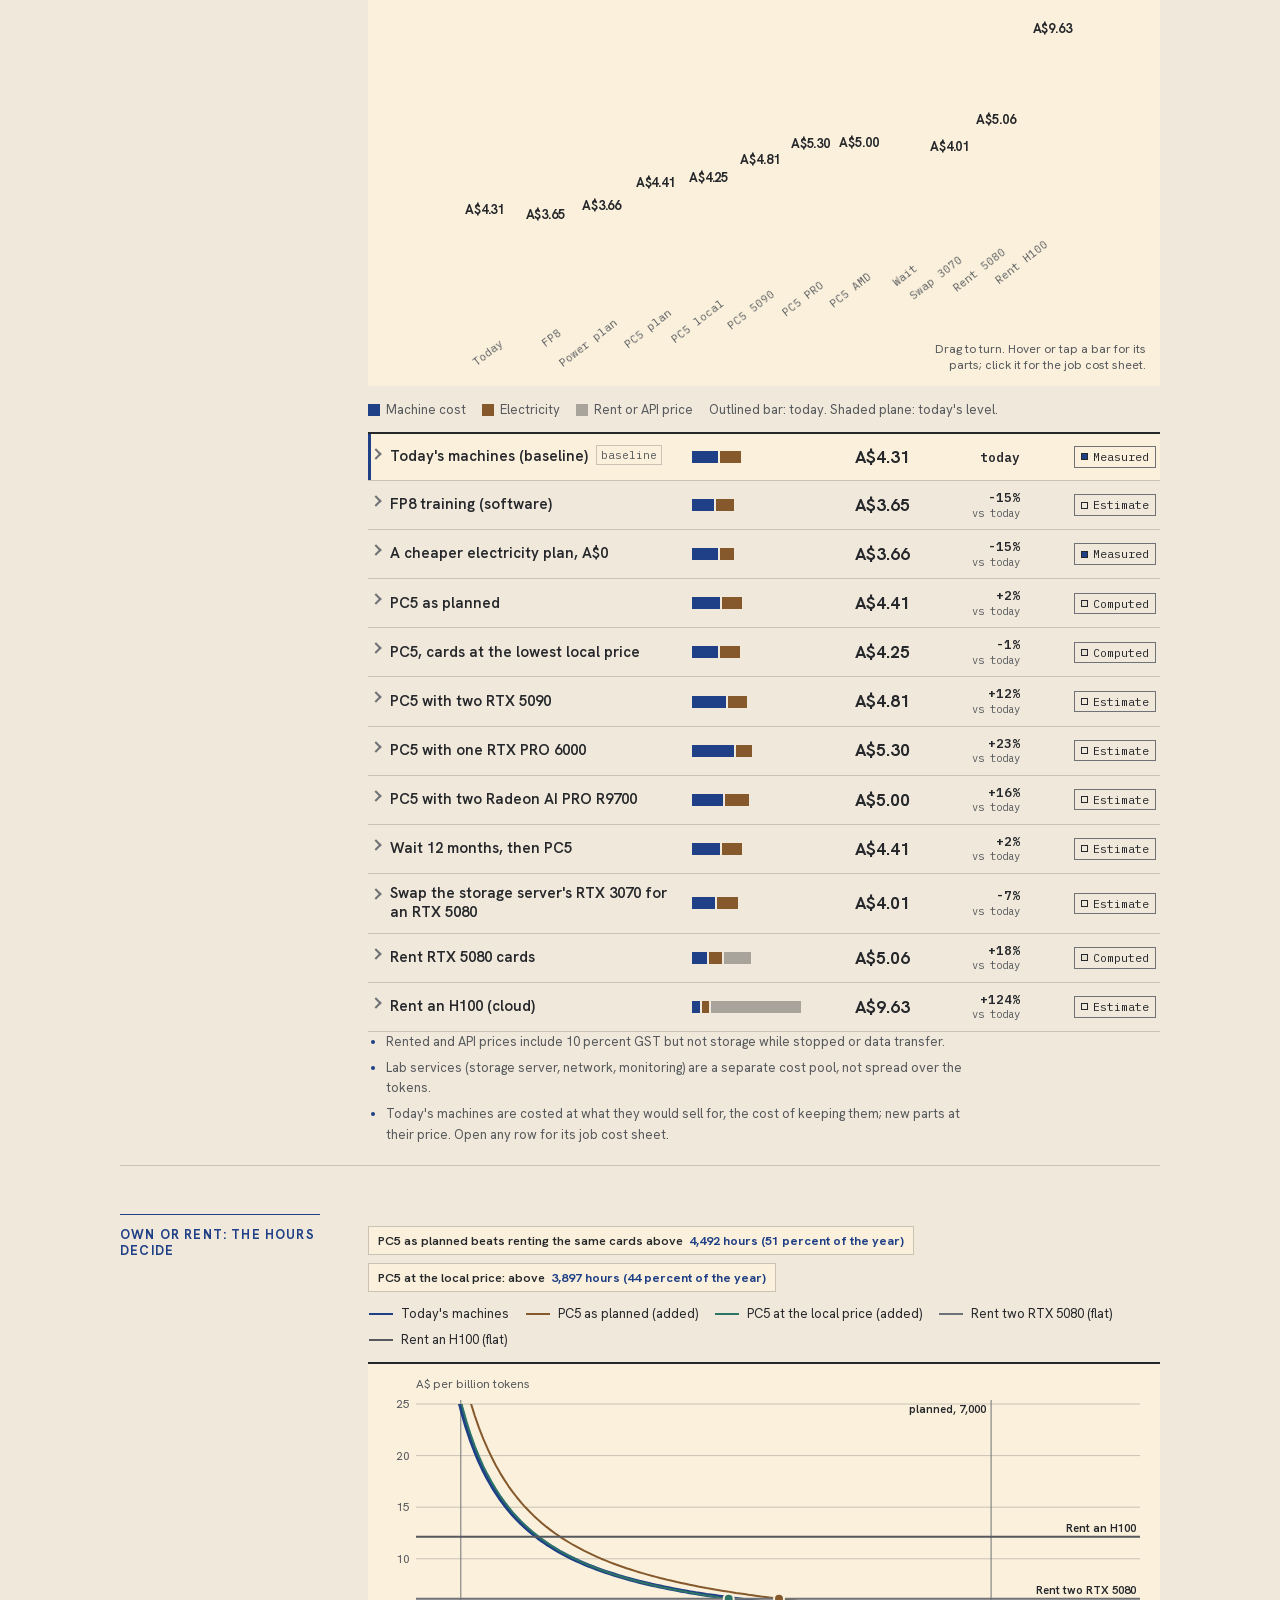
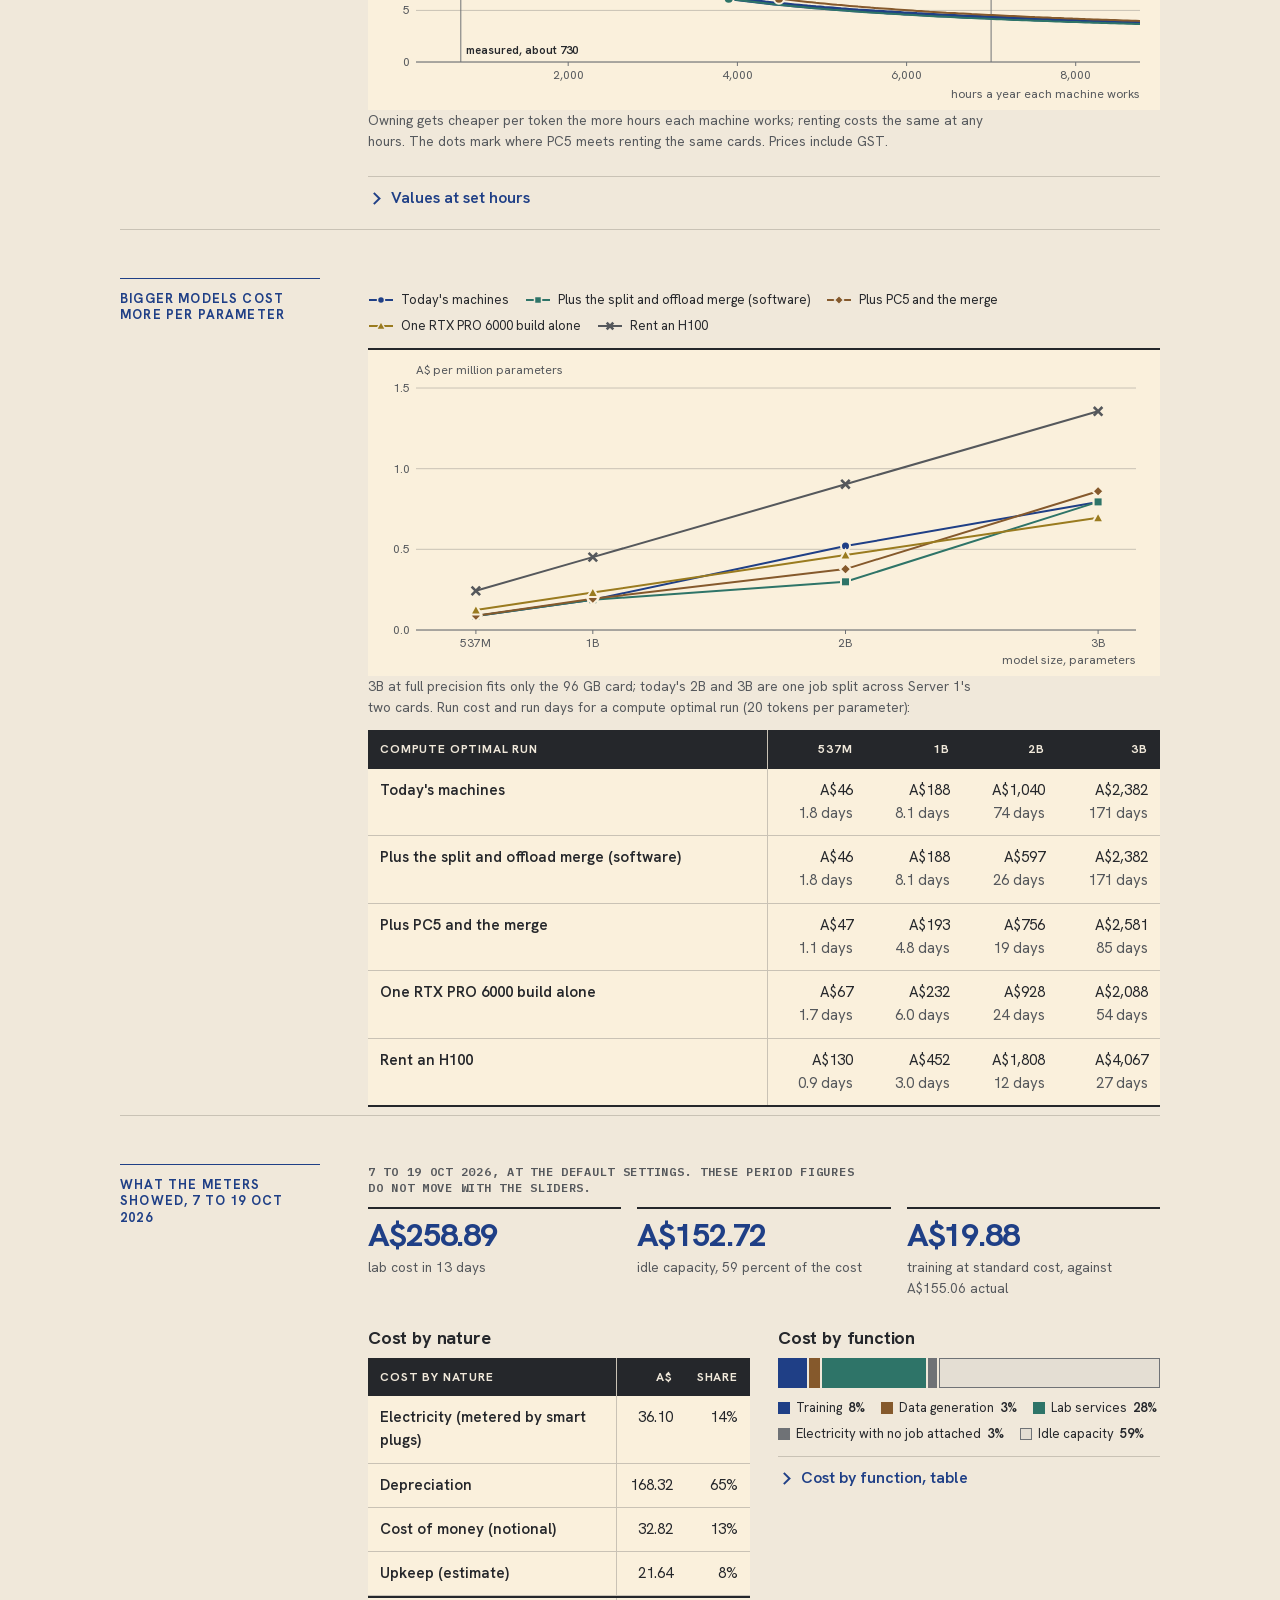
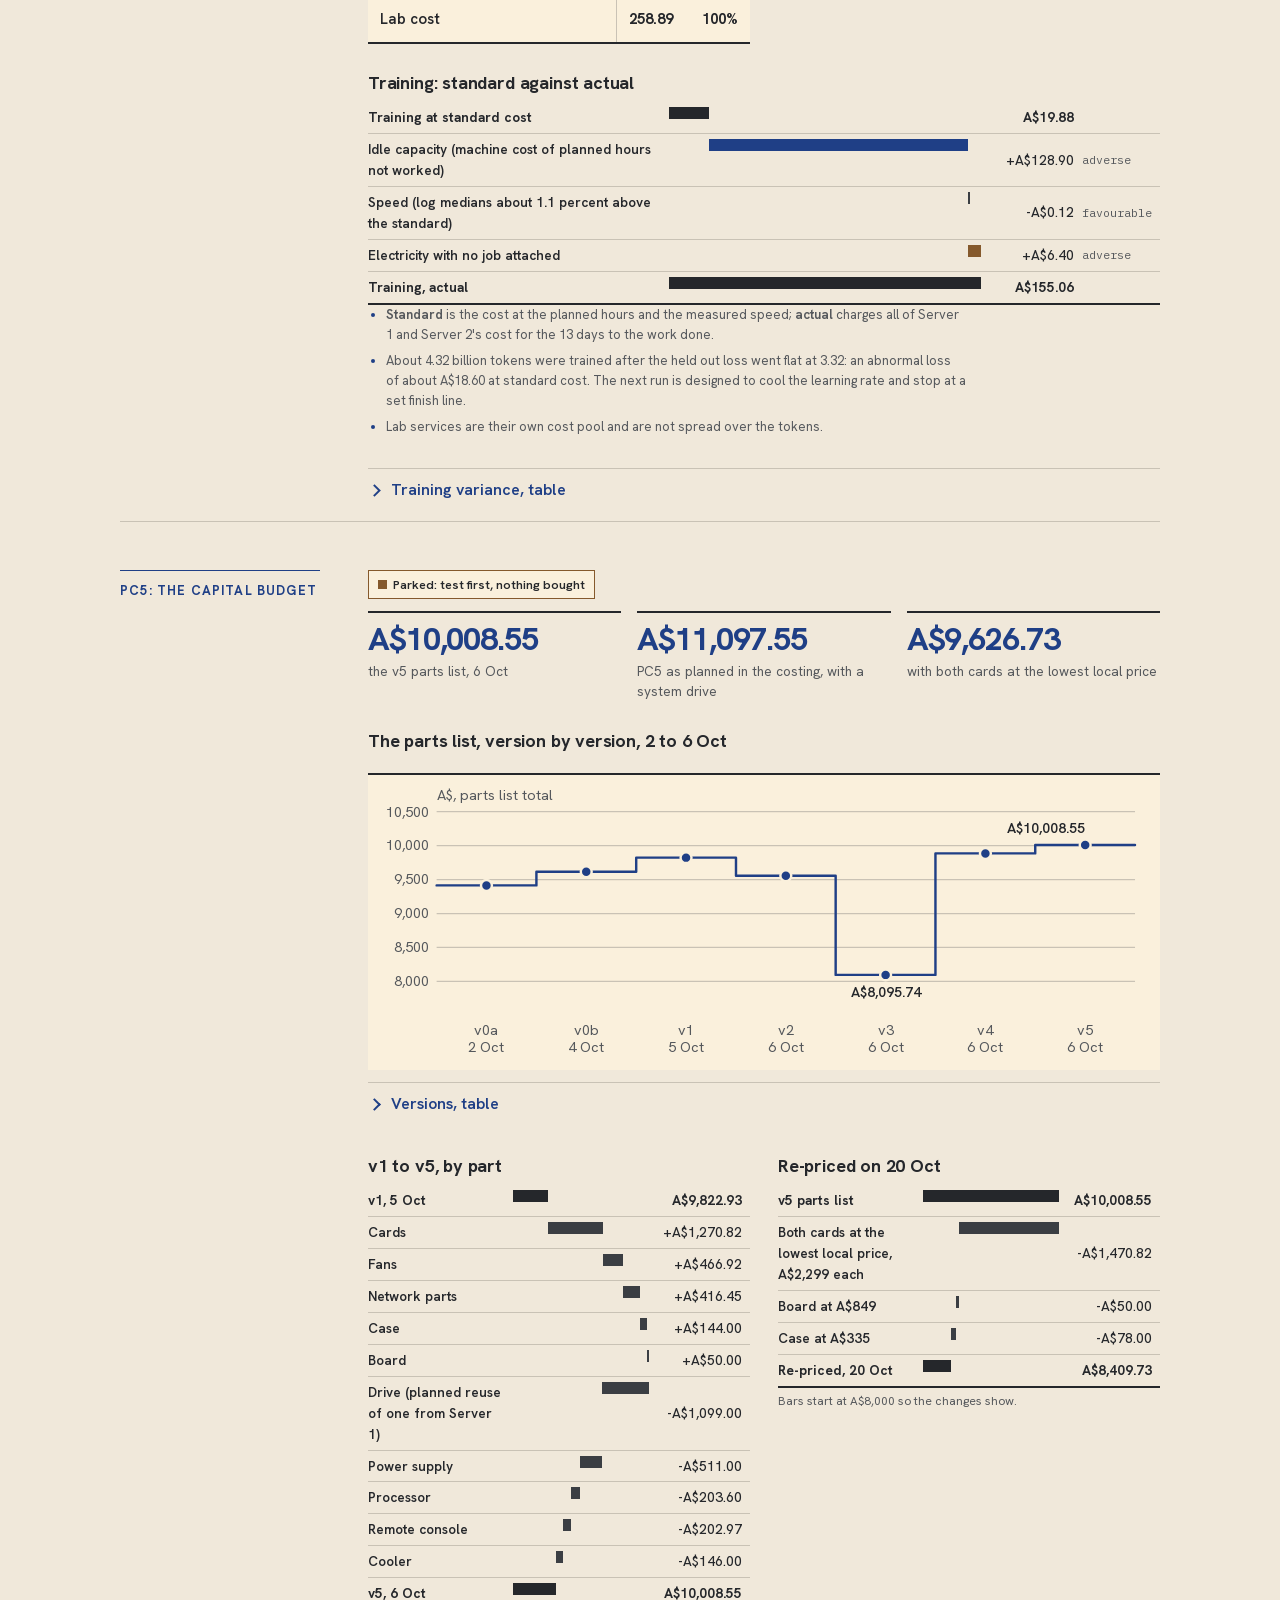
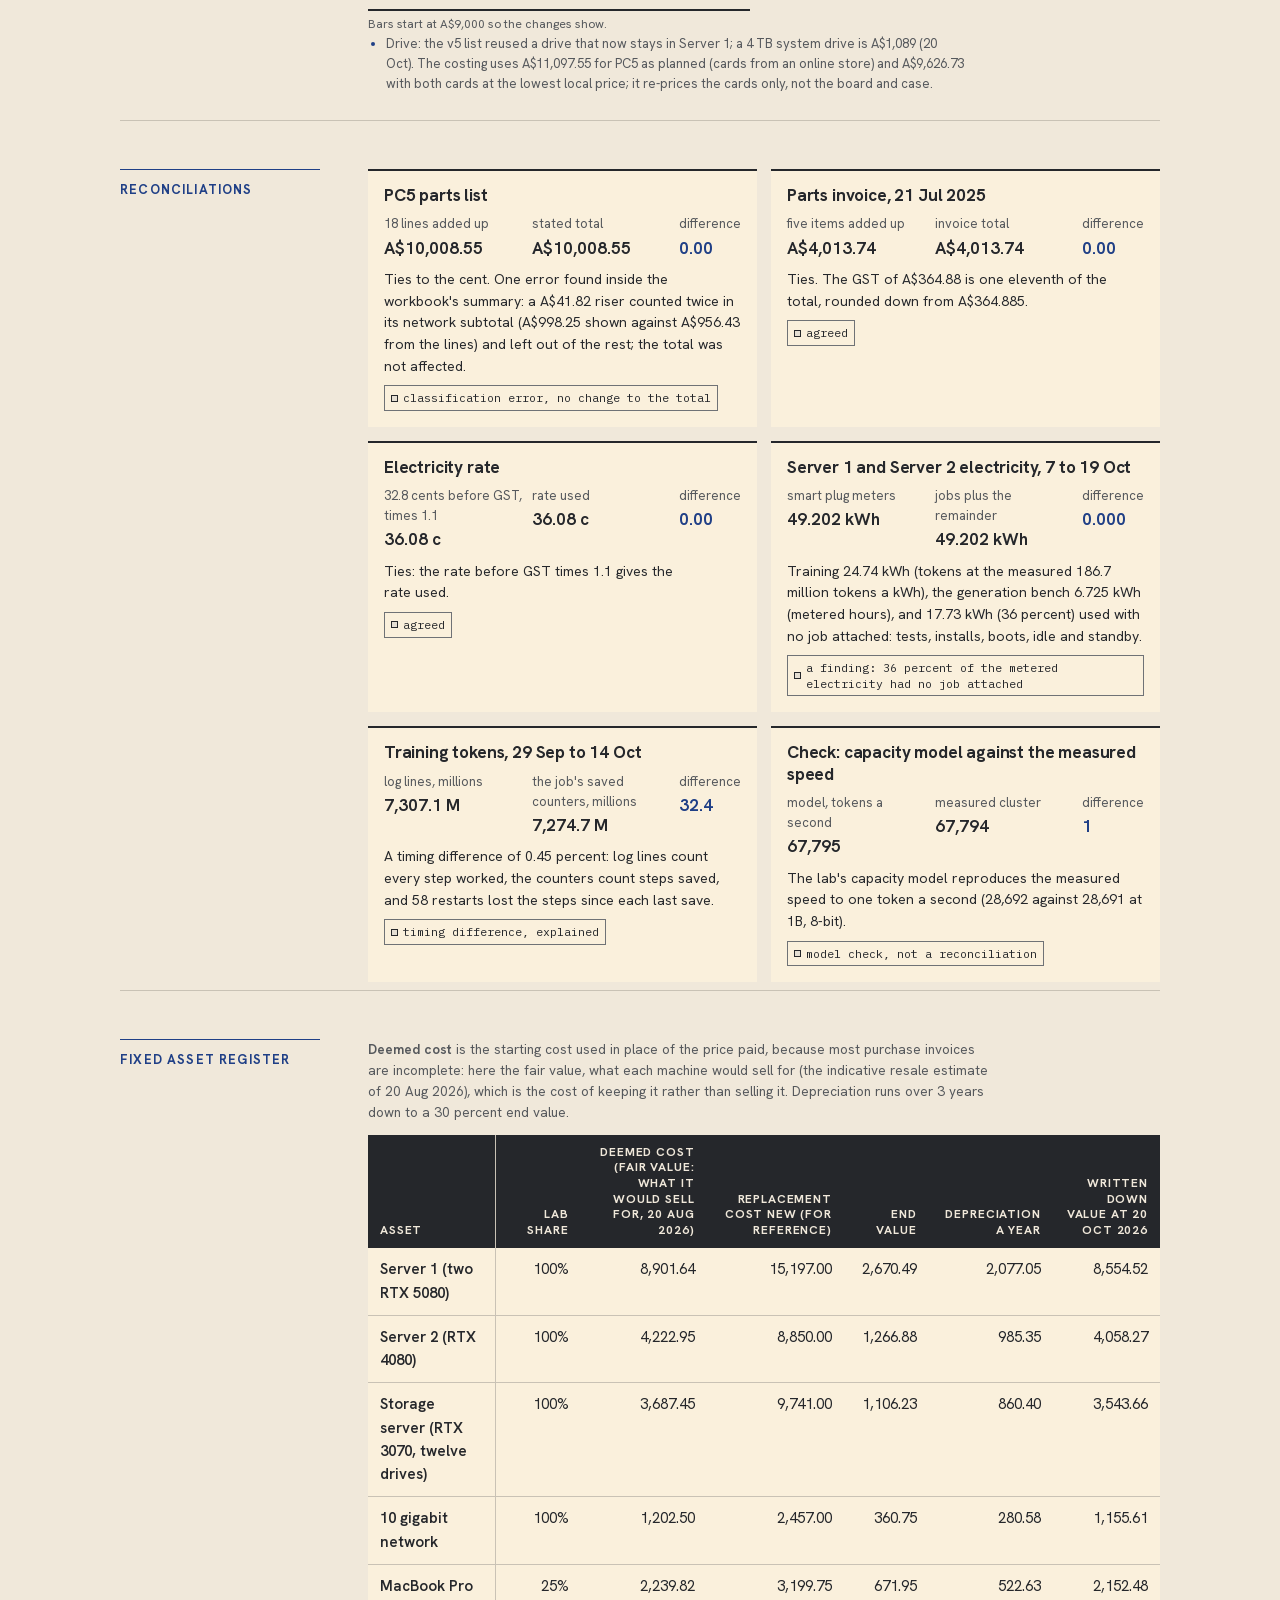
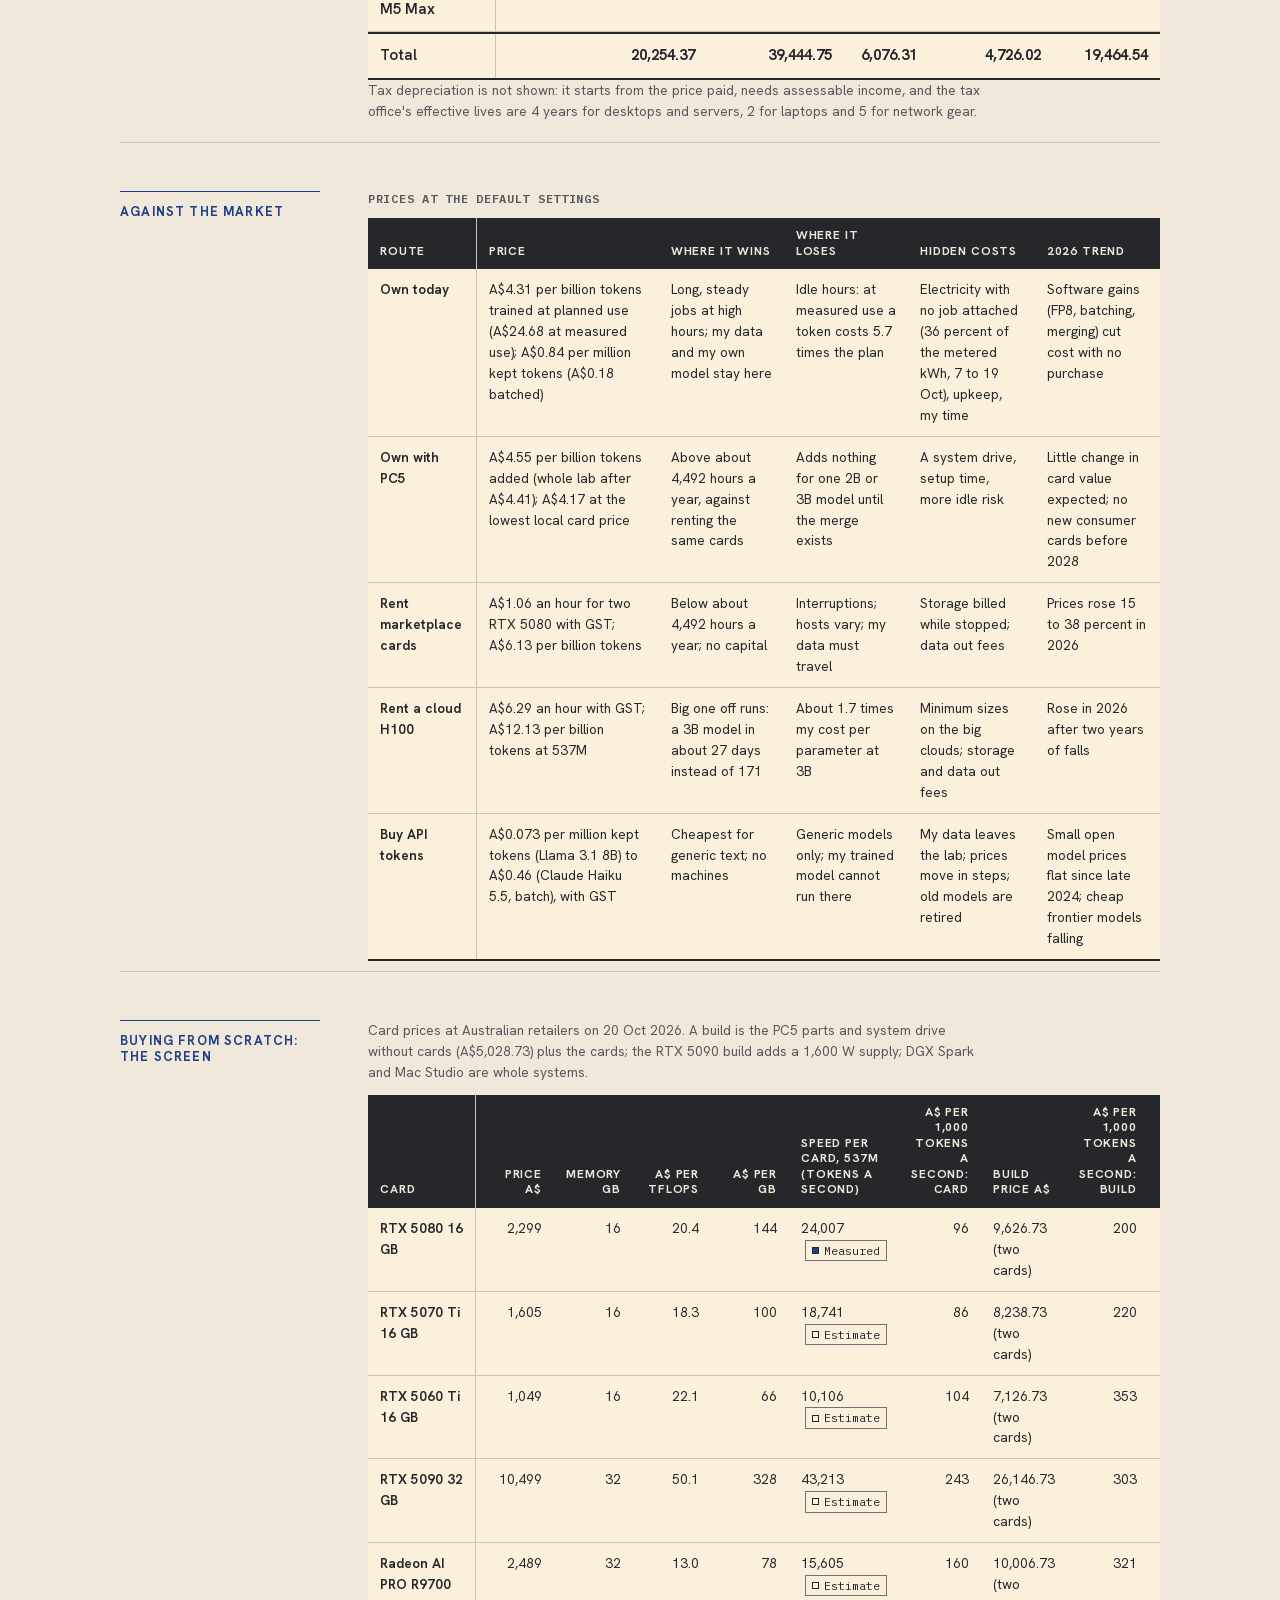
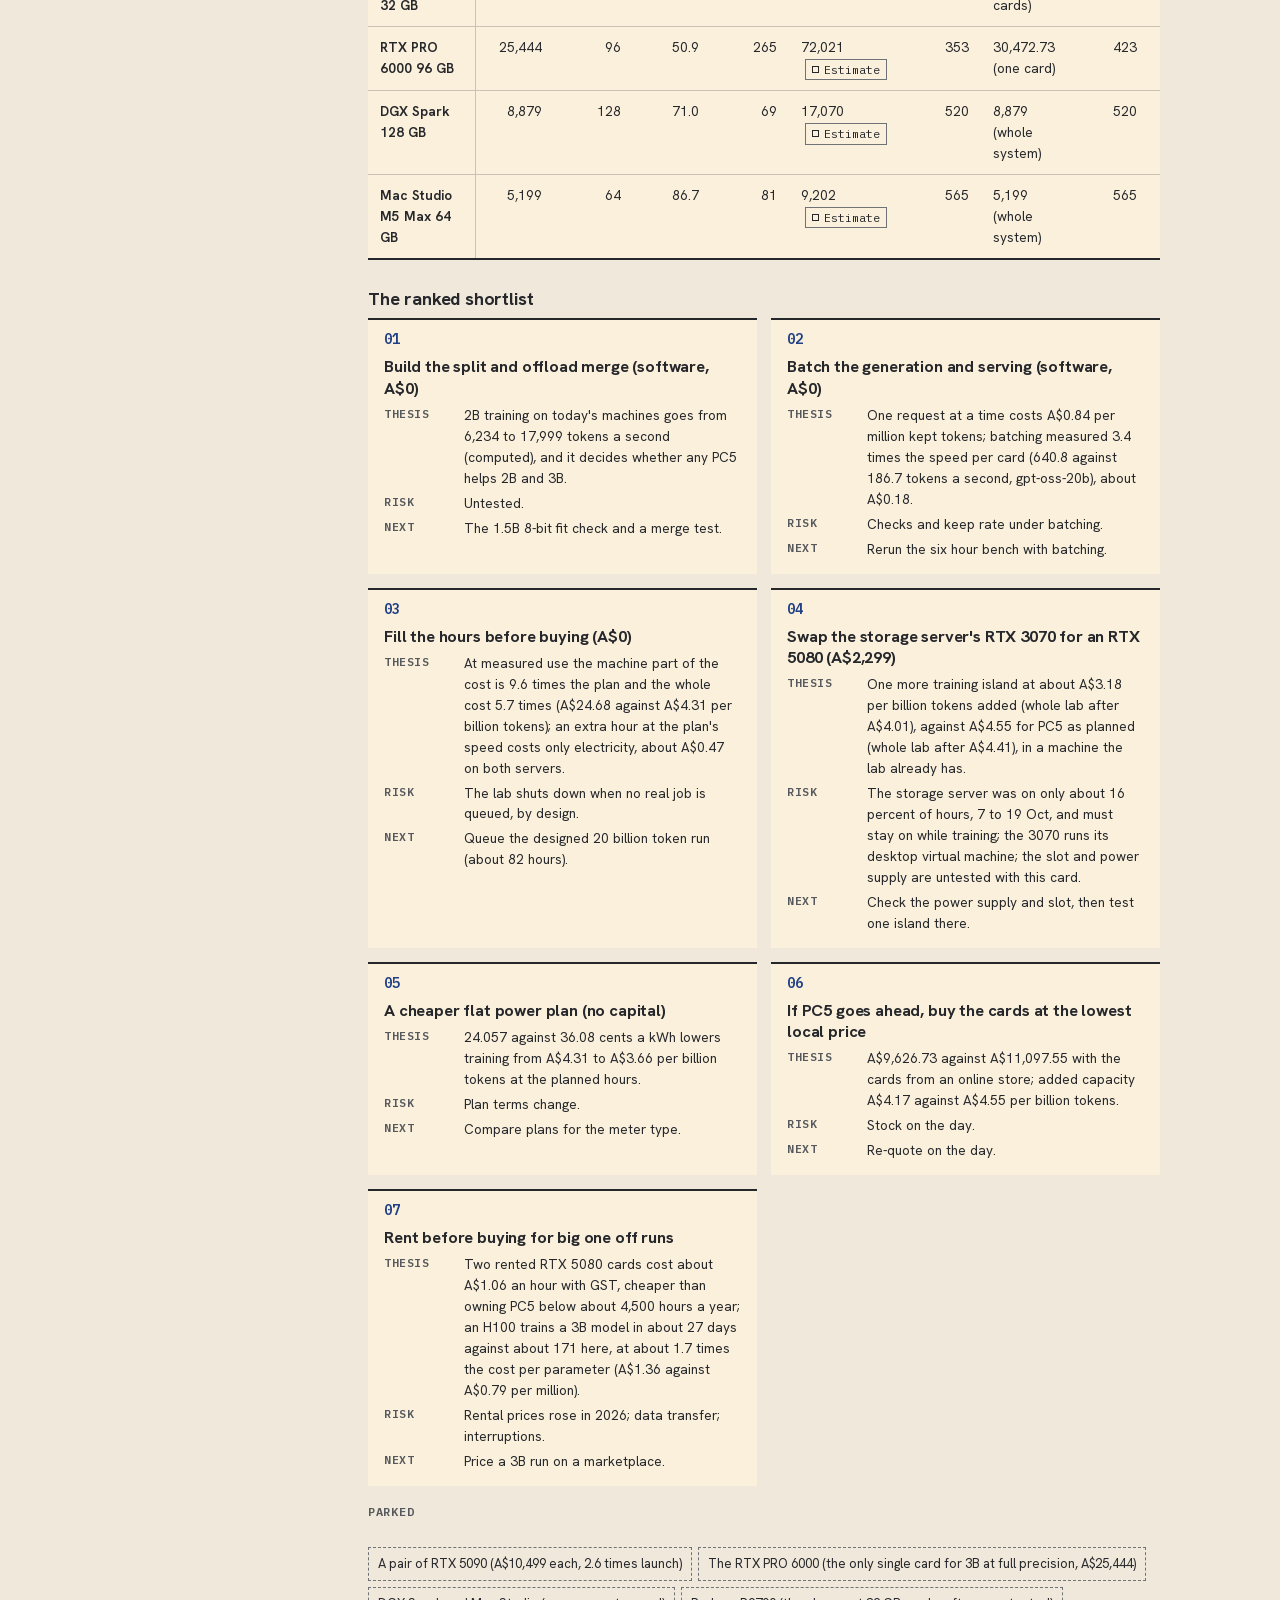
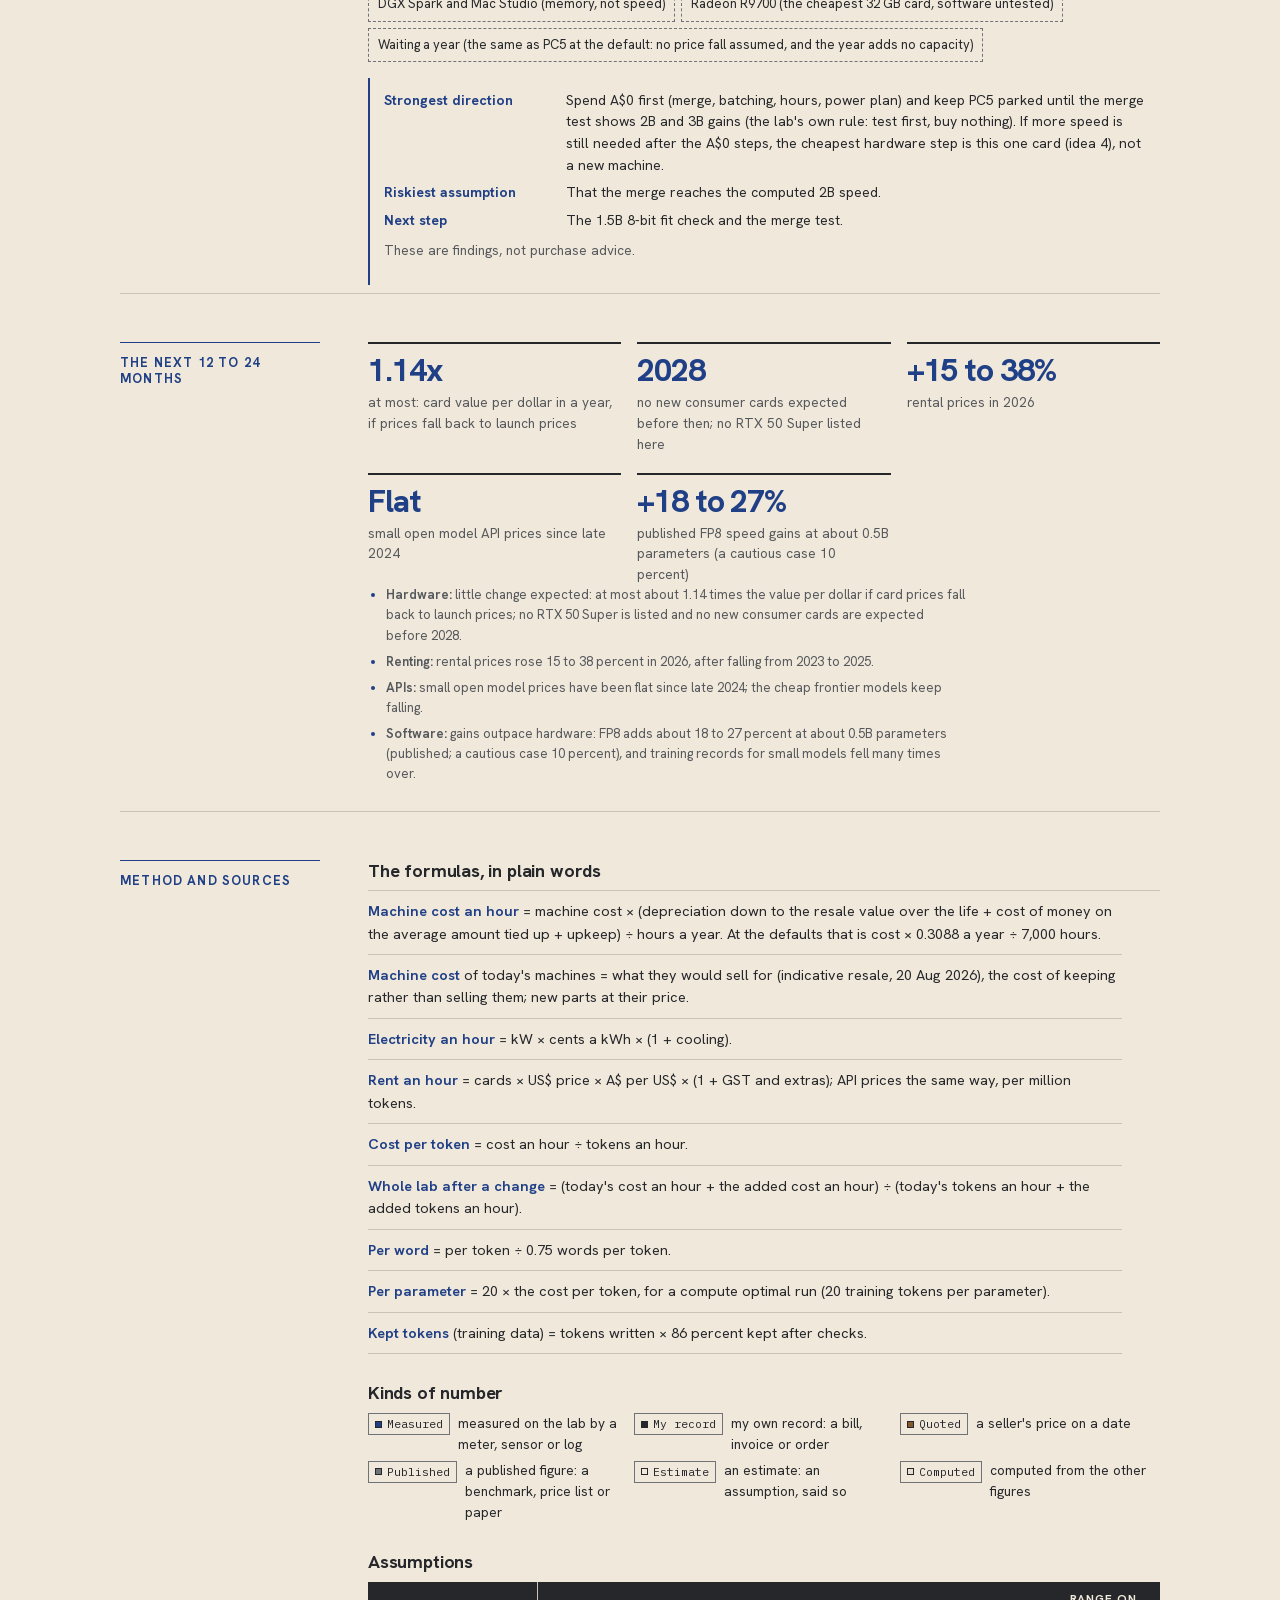
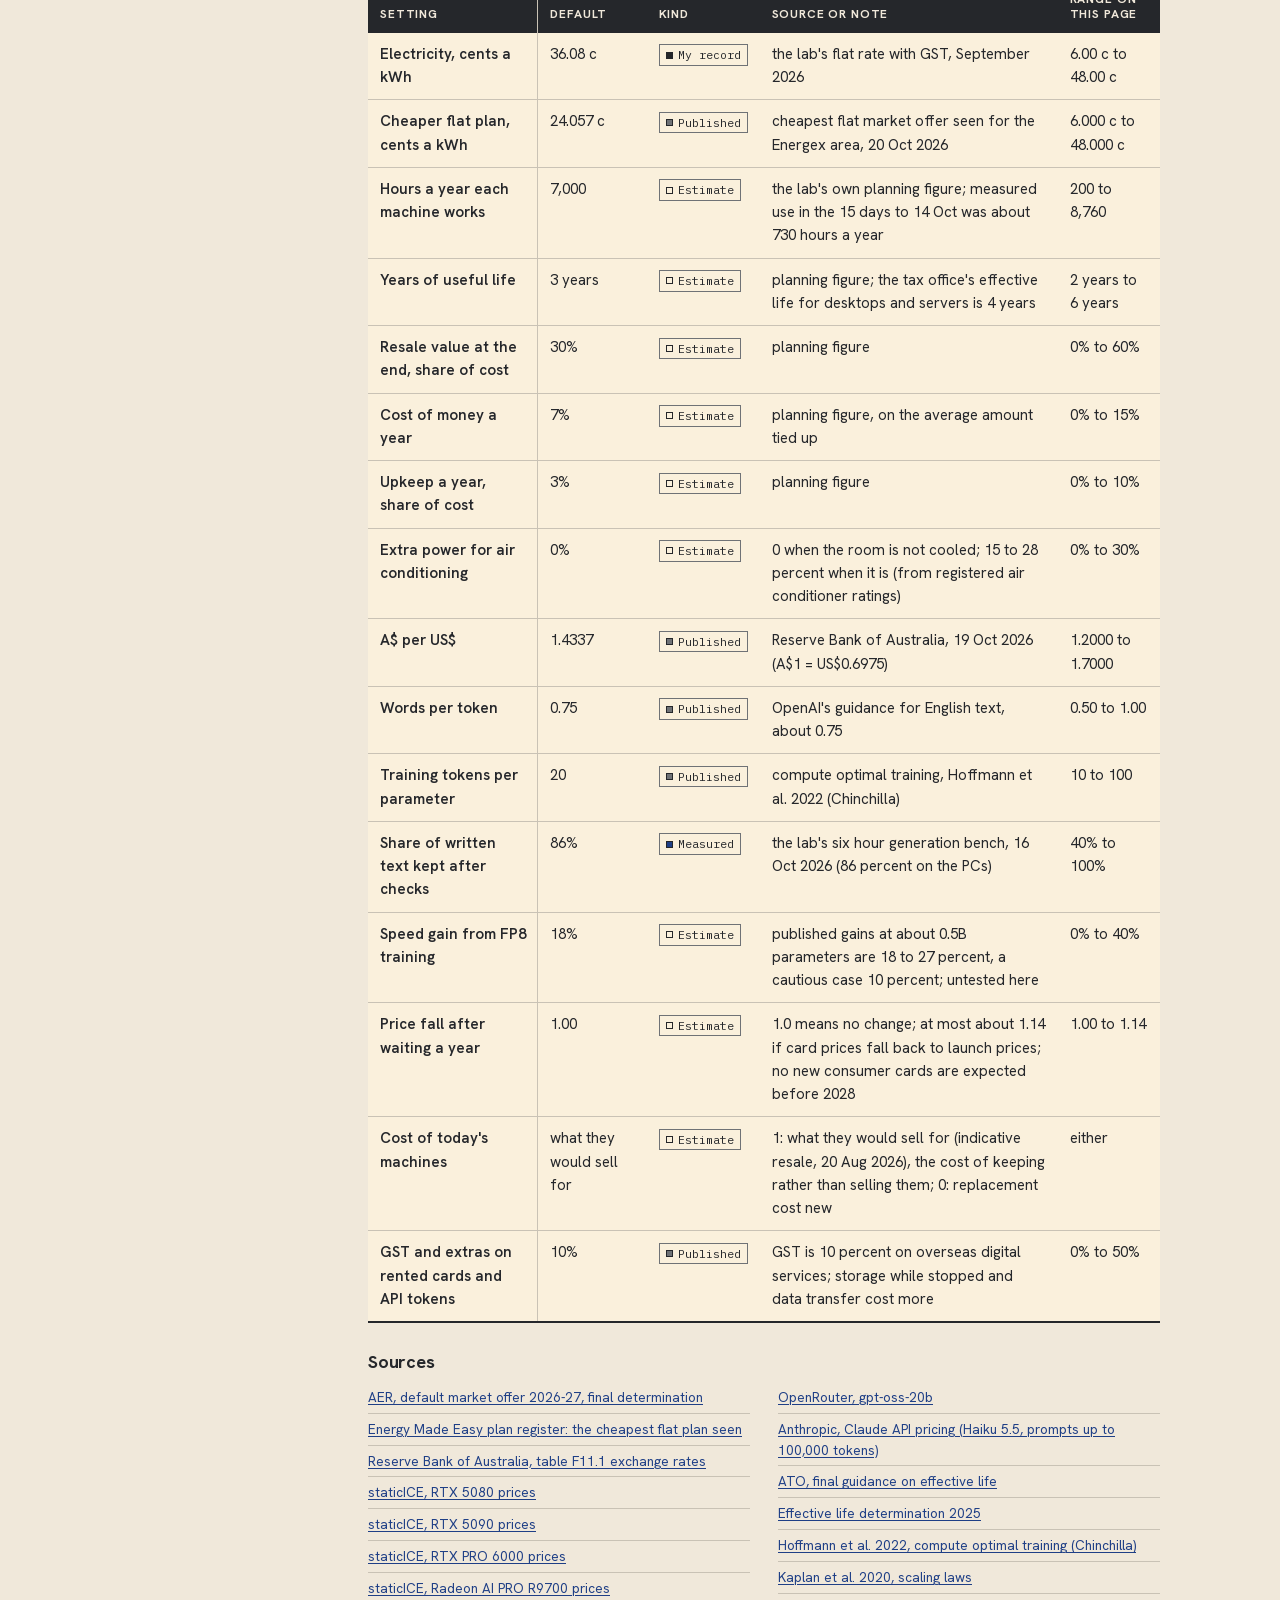
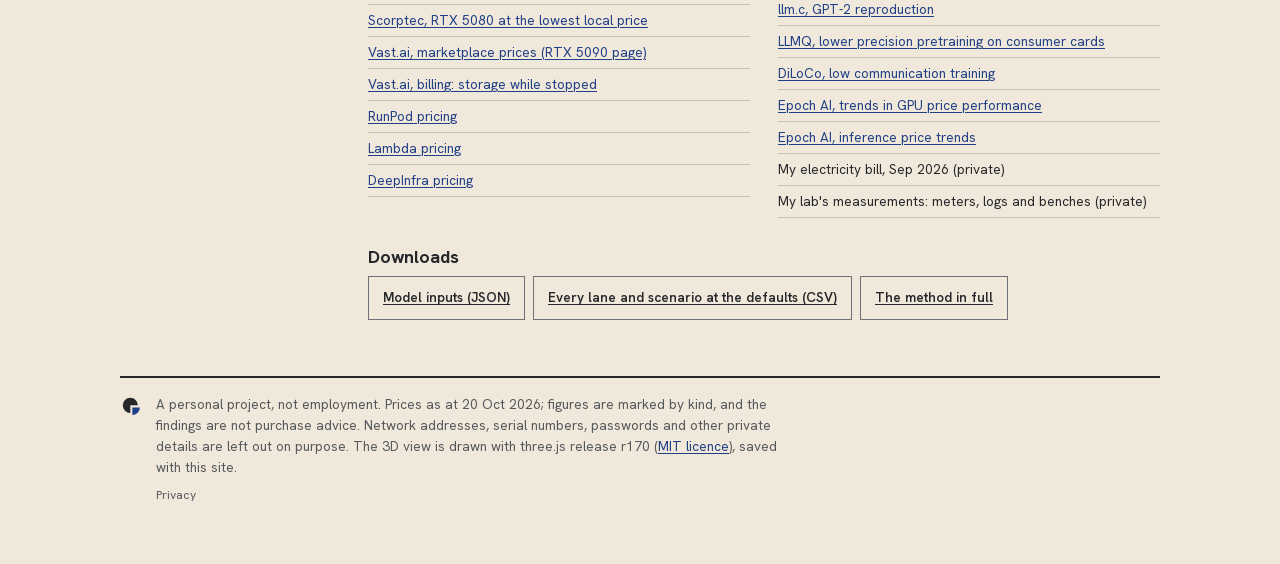
==== commit 3129ca4b: "Footer visit count removed; privacy page: retention and wording; new cache keys" ====
--- a/job-costing.html
+++ b/job-costing.html
@@ -8,10 +8,10 @@
 <meta name="color-scheme" content="light dark">
 <link rel="icon" type="image/svg+xml" href="data:image/svg+xml,%3Csvg xmlns='http://www.w3.org/2000/svg' viewBox='0 0 64 64'%3E%3Cstyle%3E.f{fill:%2325272B}.q{fill:%231F3F86}%40media (prefers-color-scheme:dark){.f{fill:%23F1E9D8}.q{fill:%2386A6E2}}%3C/style%3E%3Cpath class='f' d='M30 30V52A22 22 0 1 1 52 30Z'/%3E%3Cpath class='q' d='M36 36H58A22 22 0 0 1 36 58Z'/%3E%3C/svg%3E">
 <script>try{var t=localStorage.getItem("theme")}catch(e){}if(t==="auto")document.documentElement.setAttribute("data-auto","");else document.documentElement.setAttribute("data-theme",t==="dark"?"dark":"light")</script>
-<link rel="stylesheet" href="assets/theme.css?v=202610210906">
+<link rel="stylesheet" href="assets/theme.css?v=202610210933">
 <link rel="stylesheet" href="assets/job-costing.css?v=202610210850">
 <script src="assets/theme-toggle.js?v=202610210850" defer></script>
-<script src="assets/visits.js?v=202610202120" defer></script>
+<script src="assets/visits.js?v=202610210933" defer></script>
 </head>
 <body>
 <nav class="topnav" aria-label="Site"><div class="in"><a class="home" href="index.html" aria-label="Home" title="Home"><svg class="ic" viewBox="0 0 24 24" aria-hidden="true" focusable="false" stroke-linecap="butt" stroke-linejoin="miter"><defs><mask id="ic1-home-m" maskUnits="userSpaceOnUse" x="0" y="0" width="24" height="24"><rect width="24" height="24" fill="#FFFFFF"/><path d="M10 21v-6h4v6" fill="none" stroke="#000000" stroke-width="2.4"/></mask></defs><g mask="url(#ic1-home-m)"><path d="M4 11l8-7 8 7v10H4z" fill="currentColor" stroke="currentColor" stroke-width="2.4"/></g></svg><span>Home</span></a><a href="index.html#docs"><svg class="ic" viewBox="0 0 24 24" aria-hidden="true" focusable="false" stroke-linecap="butt" stroke-linejoin="miter"><defs><mask id="ic2-journal-m" maskUnits="userSpaceOnUse" x="0" y="0" width="24" height="24"><rect width="24" height="24" fill="#FFFFFF"/><path d="M9 8h7M9 12h7M9 16h4" fill="none" stroke="#000000" stroke-width="2.4"/></mask></defs><g mask="url(#ic2-journal-m)"><rect x="5" y="3" width="15" height="18" fill="currentColor" stroke="currentColor" stroke-width="2.4"/></g><path d="M5 7H3M5 12H3M5 17H3" fill="none" stroke="currentColor" stroke-width="2.4"/></svg><span>Documents</span></a><a href="rack-and-cabling.html"><svg class="ic" viewBox="0 0 24 24" aria-hidden="true" focusable="false" stroke-linecap="butt" stroke-linejoin="miter"><defs><mask id="ic3-switch-m" maskUnits="userSpaceOnUse" x="0" y="0" width="24" height="24"><rect width="24" height="24" fill="#FFFFFF"/><path d="M5.5 12h2v2h-2zM9.5 12h2v2h-2zM13.5 12h2v2h-2z" fill="none" stroke="#000000" stroke-width="2.4"/><circle cx="18.5" cy="13" r="1" fill="#000000"/></mask></defs><g mask="url(#ic3-switch-m)"><rect x="2" y="9" width="20" height="8" fill="currentColor" stroke="currentColor" stroke-width="2.4"/></g><path d="M12 9V5M8 5h8" fill="none" stroke="currentColor" stroke-width="2.4"/></svg><span>Rack and cabling</span></a><a href="network.html"><svg class="ic" viewBox="0 0 24 24" aria-hidden="true" focusable="false" stroke-linecap="butt" stroke-linejoin="miter"><circle cx="4.5" cy="12" r="2.5" fill="currentColor" stroke="currentColor" stroke-width="2.4"/><circle cx="19.5" cy="12" r="2.5" fill="currentColor" stroke="currentColor" stroke-width="2.4"/><path d="M7 10.5h10M7 13.5h10" fill="none" stroke="currentColor" stroke-width="2.4"/></svg><span>Network</span></a><a href="lab-3d.html"><svg class="ic" viewBox="0 0 24 24" aria-hidden="true" focusable="false" stroke-linecap="butt" stroke-linejoin="miter"><defs><mask id="icn-lab3d-m" maskUnits="userSpaceOnUse" x="0" y="0" width="24" height="24"><rect width="24" height="24" fill="#FFFFFF"/><path d="M5.8 8.6L12 12l6.2-3.4M12 12v7.4" fill="none" stroke="#000000" stroke-width="2.4"/></mask></defs><g mask="url(#icn-lab3d-m)"><path d="M12 3l8 4.5v9L12 21l-8-4.5v-9z" fill="currentColor" stroke="currentColor" stroke-width="2.4"/></g></svg><span>3D lab</span></a><a href="job-costing.html" aria-current="page"><svg class="ic" viewBox="0 0 24 24" aria-hidden="true" focusable="false" stroke-linecap="butt" stroke-linejoin="miter"><defs><mask id="icn-jobcost-m" maskUnits="userSpaceOnUse" x="0" y="0" width="24" height="24"><rect width="24" height="24" fill="#FFFFFF"/><path d="M8.5 7.5h7" fill="none" stroke="#000000" stroke-width="2.4"/><path d="M8.5 12.5h2M13.5 12.5h2M8.5 17h2M13.5 17h2" fill="none" stroke="#000000" stroke-width="2.4"/></mask></defs><g mask="url(#icn-jobcost-m)"><rect x="5" y="3" width="14" height="18" fill="currentColor" stroke="currentColor" stroke-width="2.4"/></g></svg><span>Job costing</span></a></div></nav>
--- a/assets/theme.css
+++ b/assets/theme.css
@@ -313,10 +313,8 @@
 .sky-note{margin-top:14px;font-size:13px;color:var(--ds-muted)}
 @media (max-width:640px){.sky-stage{height:360px}.sky-hint{display:none}}
 
-/* Visit log: the home page count and the opt-out switch on visits.html (added 20 Oct 2026; the footer notice
-   was taken out on 21 Oct 2026) */
-footer .vcount{display:block;margin-top:8px;font:600 12.5px/1.4 var(--ds-mono);color:var(--ds-ink)}
-footer .vcount[hidden]{display:none}
+/* Visit log: the opt-out switch on visits.html (added 20 Oct 2026; the footer notice and the home page count
+   were taken out on 21 Oct 2026) */
 label.optout{display:flex;align-items:center;gap:14px;margin:16px 0 8px;padding:14px 16px;min-height:56px;background:var(--ds-panel);border-left:2px solid var(--ds-accent);max-width:44em;cursor:pointer}
 label.optout b{font-weight:700}
 label.optout .sw{appearance:none;-webkit-appearance:none;flex:none;width:48px;height:28px;margin:0;border:2px solid var(--ds-ink);background:var(--ds-canvas);position:relative;cursor:pointer}
